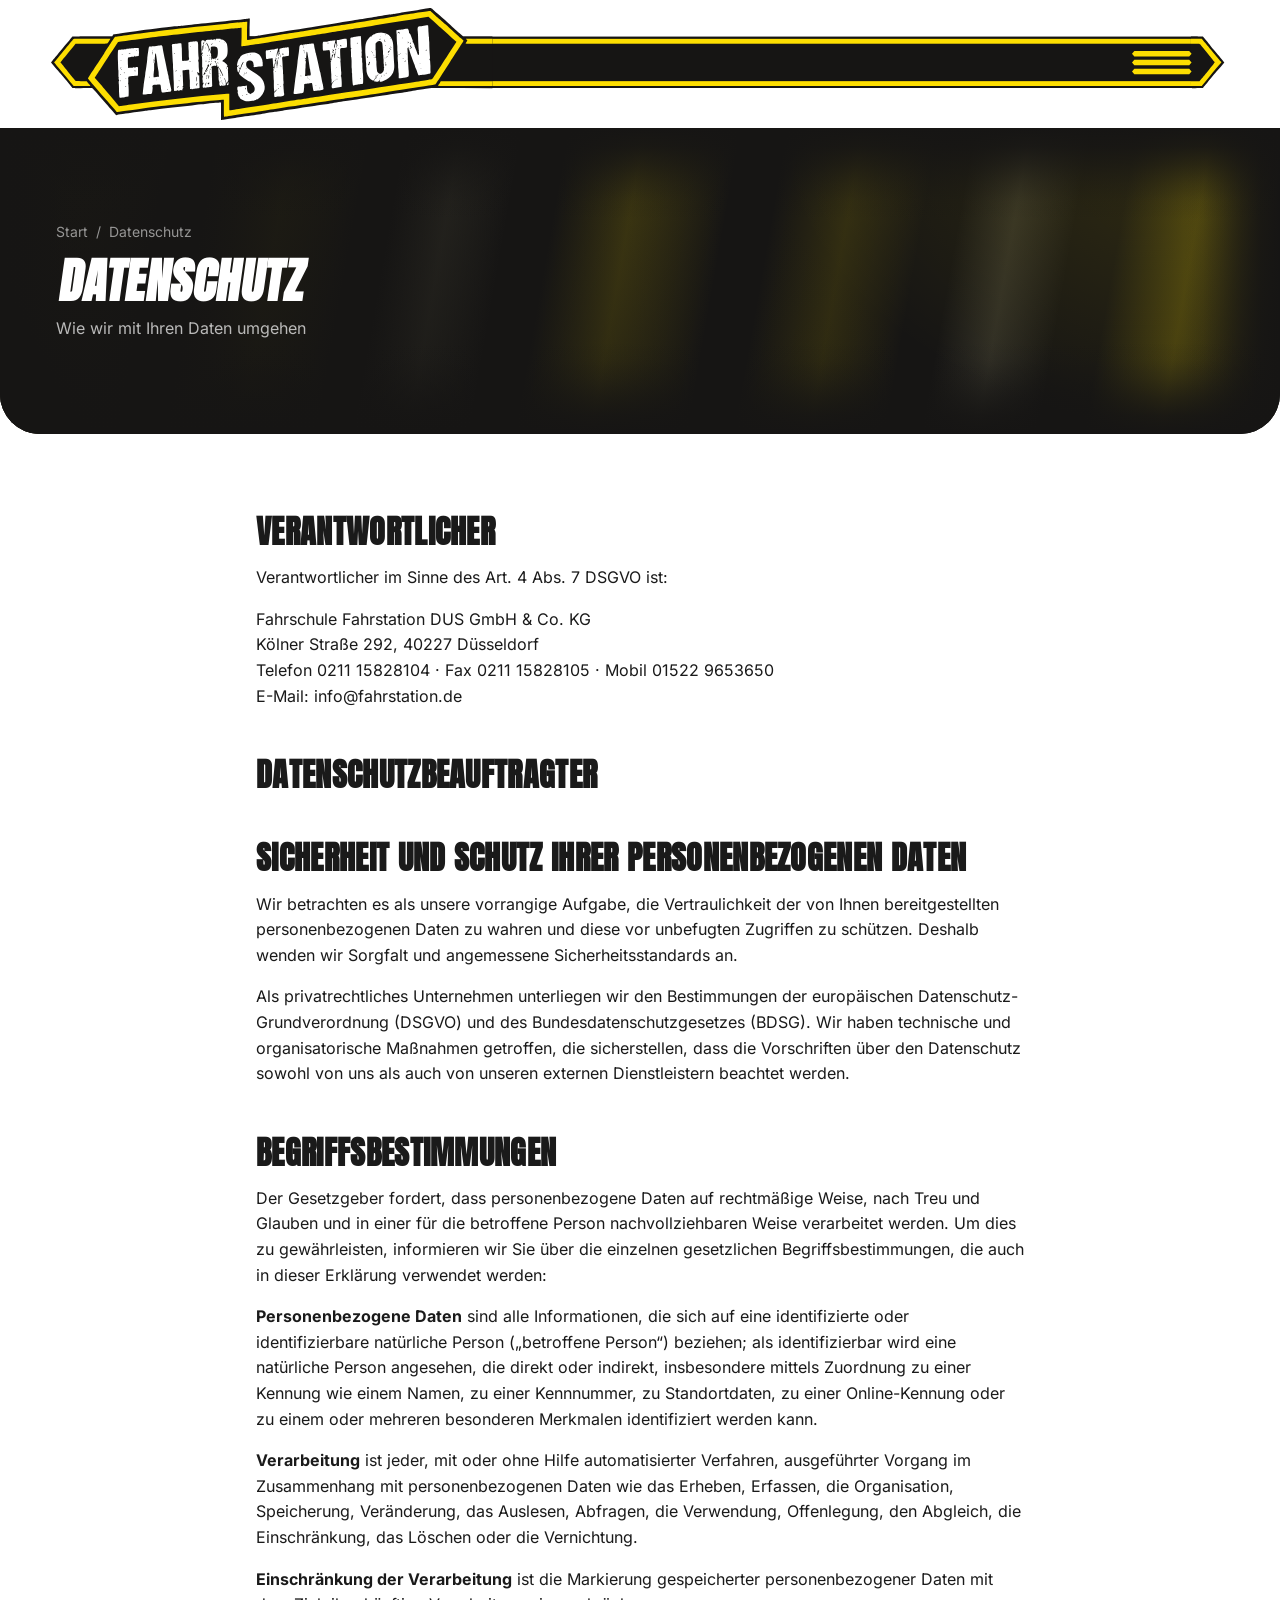
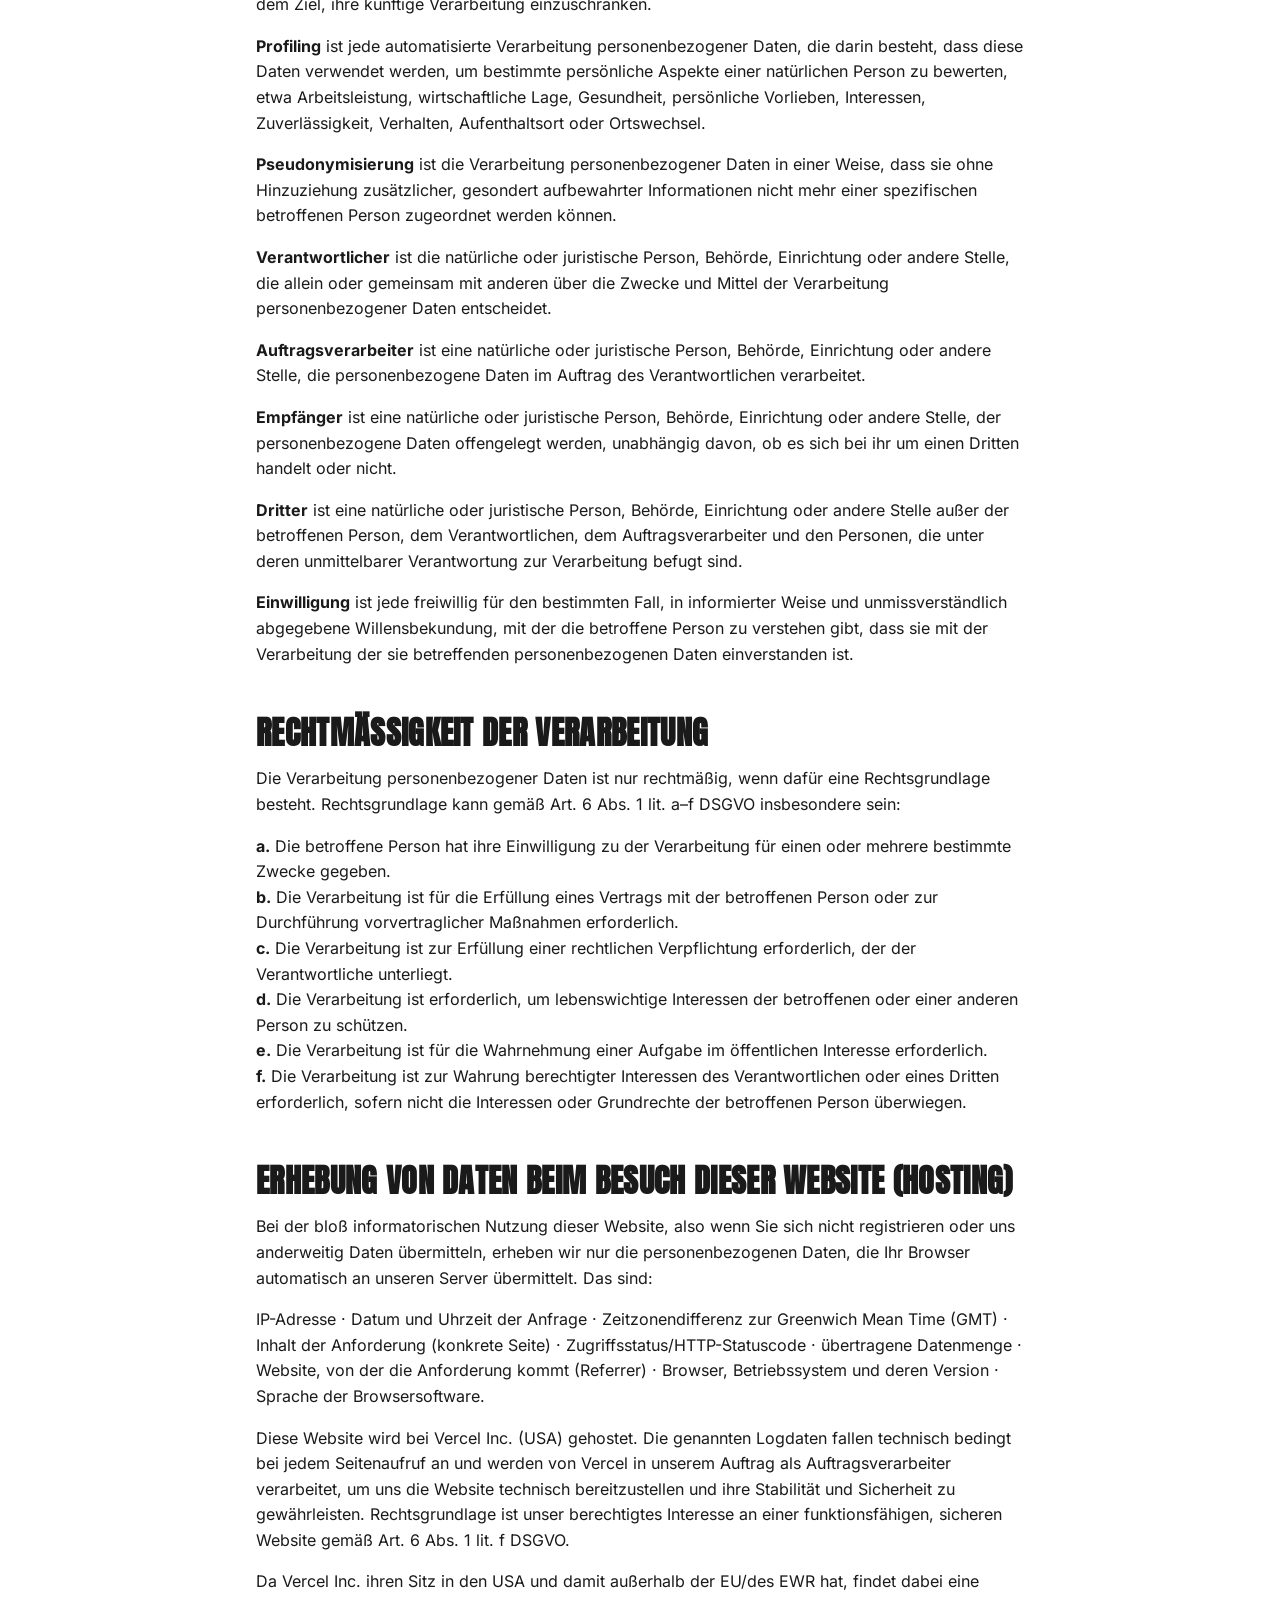
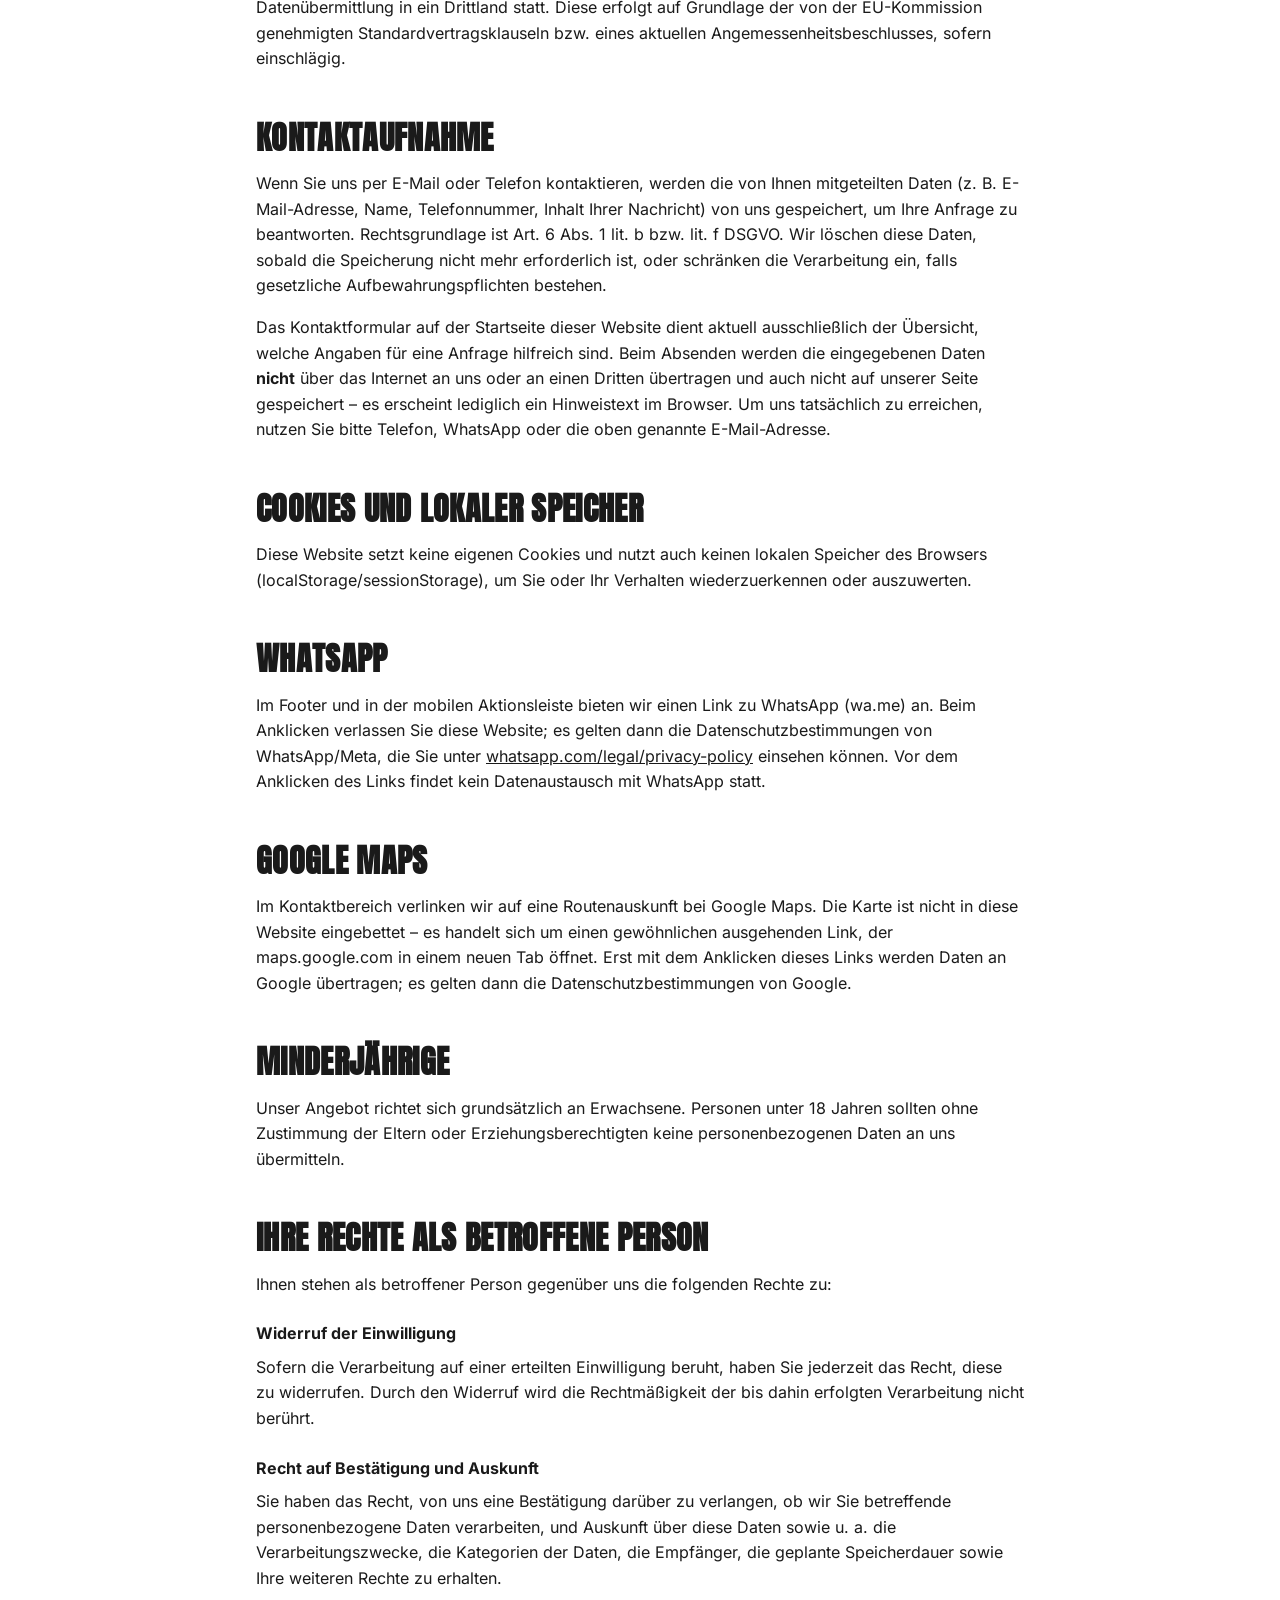
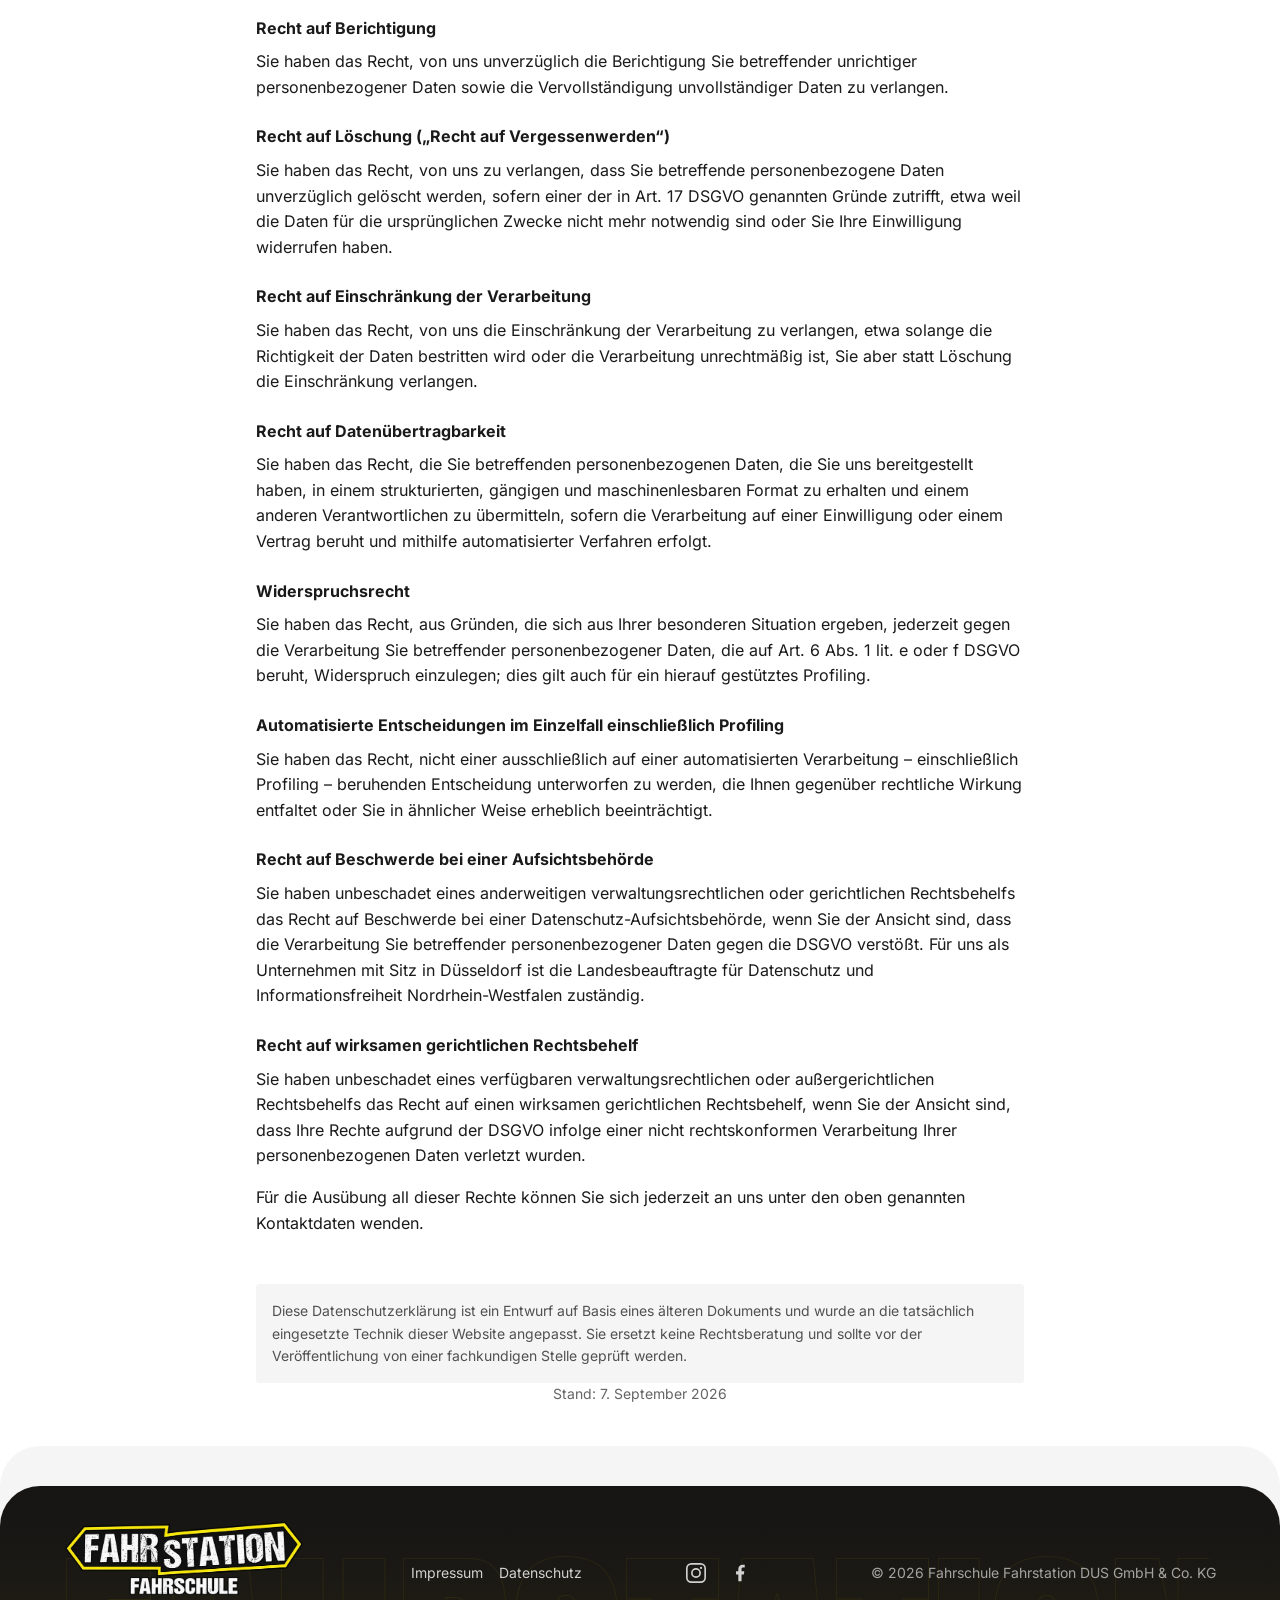
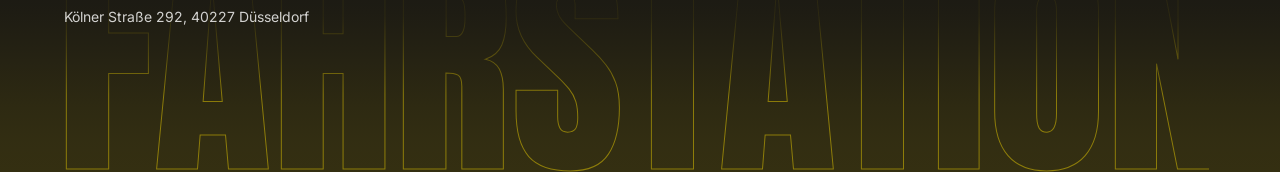
==== datenschutz/index.html @ 168fc4ba "FAQ: Label entfernt, Abstand oben verkürzt Co-Authored-By: Claude Sonnet 5.5 <noreply@anthropic.com>" ====
<!DOCTYPE html>
<html lang="de">
<head>
  <meta charset="UTF-8">
  <meta name="viewport" content="width=device-width, initial-scale=1">

  <title>Datenschutz | Fahrstation Düsseldorf</title>
  <meta name="description" content="Datenschutzerklärung der Fahrschule Fahrstation Düsseldorf: Informationen zur Verarbeitung personenbezogener Daten beim Besuch dieser Website.">
  <meta name="robots" content="noindex, follow">
  <link rel="canonical" href="https://ayman-one.vercel.app/datenschutz">

  <meta property="og:type" content="website">
  <meta property="og:locale" content="de_DE">

  <link rel="icon" href="../assets/icons/favicon.ico">
  <link rel="apple-touch-icon" href="../assets/icons/apple-touch-icon.png">
  <link rel="manifest" href="../manifest.json">

  <link rel="stylesheet" href="../design-tokens.css?v=1425defe">
  <link rel="stylesheet" href="../styles.css?v=71ea2fb0">

  <script type="application/ld+json">
  {
    "@context": "https://schema.org",
    "@type": "BreadcrumbList",
    "itemListElement": [
      { "@type": "ListItem", "position": 1, "name": "Start", "item": "https://ayman-one.vercel.app/" },
      { "@type": "ListItem", "position": 2, "name": "Datenschutz", "item": "https://ayman-one.vercel.app/datenschutz" }
    ]
  }
  </script>

  <!-- Seiten-eigene Komponenten für datenschutz.html: bewusst NICHT in
       styles.css, wie bei den übrigen Unterseiten. Kein CTA-Button und
       keine .page-cta-/.mobile-cta-bar-Sektion auf dieser Seite (Rechts-
       seite, kein Verkaufsabschluss) — deshalb auch keine
       body-Klasse "has-mobile-cta-bar". Diese Erklärung ist ein Entwurf
       auf Basis eines alten Dokuments und beschreibt ausschließlich
       Technik, die im Code nachgewiesen wurde (siehe WARTUNG.md für die
       vollständige Prüfung) — keine Rechtsberatung, siehe Hinweis am
       Seitenende. -->
  <style>

    .datenschutz-section {
      margin: 0 0 var(--space-12);
    }

    .datenschutz-section:last-of-type {
      margin-bottom: var(--space-8);
    }

    .datenschutz-heading {
      margin: 0 0 var(--space-4);
      font-family: var(--font-display);
      font-size: var(--font-size-h2);
      line-height: var(--line-height-tight);
      letter-spacing: var(--letter-spacing-display);
      text-transform: uppercase;
      color: var(--text-dark);
    }

    .datenschutz-subheading {
      margin: var(--space-6) 0 var(--space-2);
      font-family: var(--font-body);
      font-weight: 700;
      font-size: var(--font-size-body);
      color: var(--text-dark);
    }

    .datenschutz-section p {
      margin: 0 0 var(--space-4);
      font-family: var(--font-body);
      font-size: var(--font-size-body);
      line-height: var(--line-height-base);
    }

    .datenschutz-section p:last-child {
      margin-bottom: 0;
    }

    .datenschutz-note {
      margin: var(--space-6) 0 0;
      padding: var(--space-4);
      background-color: var(--background-light);
      border-radius: var(--radius-sm);
      font-family: var(--font-body);
      font-size: var(--font-size-small);
      line-height: var(--line-height-base);
      color: color-mix(in srgb, var(--text-dark) 75%, transparent);
    }

    .datenschutz-stand {
      margin: 0;
      font-family: var(--font-body);
      font-size: var(--font-size-small);
      color: color-mix(in srgb, var(--text-dark) 68%, transparent);
      text-align: center;
    }
  </style>
</head>
<body>

<header class="site-header" id="site-header">
    <div class="site-header__inner">
      <a class="site-header__banner" href="../" aria-label="Fahrstation Düsseldorf – Startseite">
        <svg class="banner" aria-hidden="true"><rect class="banner__bar banner__bar--body"/><rect class="banner__bar banner__bar--edge-top"/><rect class="banner__bar banner__bar--edge-bottom"/><svg class="banner__cap" x="0" y="0" width="100%" height="100%" viewBox="0 0 1545 392" preserveAspectRatio="xMinYMid meet"><path fill="#161514" d="M595,361L595,331L589,331C586,332 581,332 577,332C566,333 548,335 533,337C525,337 507,339 493,341C450,345 399,351 367,355C350,357 333,359 330,360C326,361 316,362 307,363C291,365 251,371 236,373L228,375L219,365C205,349 197,340 164,302C155,291 146,282 145,281C143,280 136,280 114,280C99,281 84,281 81,280L75,280L54,254C42,240 25,220 16,210L0,191L2,188C3,187 7,181 12,176C16,171 26,159 35,148C44,138 53,126 57,122C61,118 66,111 69,107L75,100L145,100L214,100L216,96C218,93 219,92 221,92C223,91 260,86 297,81C335,76 404,67 432,64C439,64 447,63 448,63C453,62 506,56 610,46C623,44 647,42 662,41C676,39 690,38 692,37L696,37L695,68L695,99L703,99C708,99 717,98 724,97C730,96 747,93 760,91C774,89 794,86 804,84C822,81 855,76 899,69C929,64 990,55 1021,49C1037,47 1056,44 1064,42C1073,41 1088,39 1099,37C1110,35 1134,31 1152,28C1170,25 1190,22 1195,22C1200,21 1217,18 1233,15C1263,11 1303,4 1320,1C1332,-0 1329,-2 1348,16C1356,22 1375,39 1392,54C1408,69 1426,85 1432,90L1443,100L1494,100L1545,100L1545,190L1545,281L1439,280L1332,280L1312,283C1302,285 1278,288 1260,291C1242,294 1216,298 1202,300C1187,302 1164,306 1150,308C1135,310 1111,314 1096,316C1082,318 1058,322 1044,324C1029,326 1002,330 984,333C966,336 942,339 930,341C920,343 897,346 881,348C865,351 839,355 823,357C807,360 788,363 780,364C772,365 757,367 747,369C729,372 712,375 679,379C670,381 648,384 631,387C614,390 599,392 597,392L595,392L595,361Z"/><path fill="#FDDE01" d="M605,351C605,335 605,321 605,321C603,319 452,335 386,343C329,350 320,352 278,358C257,361 237,363 235,364L230,364L223,355C219,350 202,331 186,313C140,260 129,247 129,246C129,246 134,239 139,230C149,216 166,189 186,159C195,145 223,102 224,101C224,100 314,88 372,81C441,73 509,65 607,56C632,53 659,50 667,50C675,49 683,48 684,48L687,48L686,80C686,107 686,112 687,112C689,112 713,108 778,98C802,94 833,89 848,87C873,83 948,71 985,65C1005,62 1074,51 1154,38C1181,34 1207,29 1212,28C1261,20 1327,10 1329,11C1330,12 1341,22 1353,33C1366,44 1379,56 1382,58C1385,61 1397,72 1408,82C1418,91 1431,103 1436,107C1440,111 1444,115 1444,115C1444,116 1438,125 1431,136C1424,147 1408,171 1396,190C1383,210 1367,235 1360,246C1352,257 1346,267 1346,267C1345,268 1323,271 1150,298C1060,312 1037,315 996,321C953,328 880,339 838,345C818,348 783,354 760,357C737,361 692,368 662,372C631,377 606,381 606,381C605,381 605,368 605,351ZM677,350C705,346 746,340 769,336C792,333 826,327 846,324C866,321 884,319 888,318C891,317 917,313 946,309C1290,257 1333,251 1335,248C1337,246 1349,227 1372,191C1389,166 1405,140 1413,128C1416,123 1419,119 1419,118C1419,118 1394,96 1370,74C1367,72 1360,65 1354,60C1349,55 1339,47 1333,41L1321,31L1299,34C1242,44 1200,50 1156,57C1130,62 1092,68 1071,71C1050,74 1029,78 1024,78C1009,81 927,94 908,97C871,103 858,105 808,113C744,123 673,134 670,134L666,134L667,102C667,84 667,69 667,69C666,69 651,71 633,72C614,74 593,77 584,77C544,81 429,94 385,99C343,104 235,119 235,119C233,121 178,206 165,226L153,244L174,268C194,292 238,343 238,344C238,344 257,341 280,338C385,323 497,310 616,300L624,300L624,329C624,353 624,358 625,358C626,358 649,355 677,350ZM76,269C74,266 59,248 42,228C25,208 11,191 11,191C11,190 76,111 78,109C79,108 96,108 144,108L208,108L203,116C198,123 197,124 194,124C192,125 167,125 138,125L86,125L75,139C28,196 33,190 34,192C35,193 47,207 60,224C74,241 86,255 86,255C86,256 95,256 105,256L125,256L131,264C135,268 138,272 138,272C138,273 125,273 109,273L79,273L76,269ZM1354,272C1354,272 1357,268 1360,264L1364,256L1455,256L1545,256L1545,264L1545,273L1449,273C1397,273 1354,273 1354,272ZM1451,124C1451,124 1452,121 1454,119C1458,113 1458,113 1454,110L1452,108L1498,108L1545,108L1545,116L1545,125L1498,125C1472,125 1451,125 1451,124Z"/><path fill="#FFFFFF" d="M683,326C673,324 660,317 660,312C660,312 660,311 659,311C657,311 655,305 655,302C655,300 655,299 654,299C653,298 653,291 654,291C655,291 655,291 654,290C653,289 652,287 652,283C652,276 653,274 658,275C659,275 660,275 661,275C666,273 677,272 678,273C679,274 679,274 680,273C681,271 684,270 685,272C686,272 686,277 686,282C687,294 690,299 695,299C696,299 697,300 698,301C699,302 699,302 699,301C699,300 700,299 701,299C705,299 710,294 712,290C715,282 712,272 704,265C701,261 698,259 698,258C699,257 698,257 698,258C693,259 658,234 658,229C658,228 660,222 662,216C665,210 667,204 668,202C669,200 670,197 671,196C672,194 673,192 674,190L674,188L671,191C670,192 668,196 667,198C666,200 665,204 664,207C662,211 662,211 660,210C656,207 656,209 659,211L661,214L658,221L655,227L654,224C652,219 650,206 652,206C654,206 657,202 656,200C655,199 655,199 653,202L651,204L651,202C651,194 657,176 660,176C661,176 661,175 661,175C661,172 666,167 671,164C682,157 698,154 712,156C721,158 728,161 732,167C736,172 740,181 740,184C739,185 740,186 740,187C741,187 741,190 741,193C741,196 741,199 741,200C742,203 741,204 728,205C710,208 710,208 709,205C709,204 709,202 710,202C711,201 711,201 710,201C709,201 709,200 709,198C709,187 702,182 693,184C686,186 683,190 683,197C683,208 687,211 719,231C739,245 746,255 748,276C749,287 744,299 735,309C730,315 722,320 721,320C720,319 719,320 719,320C718,321 716,322 713,323C711,324 707,325 705,325C699,327 690,327 683,326ZM240,313C239,312 239,305 238,291C238,280 238,267 237,263C237,258 237,255 238,255C239,254 239,253 238,252C237,250 236,245 237,243C238,243 238,242 237,242C236,242 236,239 236,234C236,229 236,223 236,219C235,215 235,198 234,180C234,145 234,146 240,146C242,146 244,146 245,146C245,145 249,145 254,145C258,144 262,144 263,144C264,143 268,143 271,143C275,142 278,142 279,142C280,141 296,140 302,140L307,140L308,154C308,162 307,168 307,168C307,168 306,168 304,168C303,169 301,169 298,169C295,170 294,170 294,168C294,167 294,167 292,169C291,171 290,171 286,171C284,171 282,171 281,171C281,172 279,172 277,172C269,172 269,173 269,186C269,197 270,208 270,209C270,210 271,210 273,210C274,209 279,209 282,209C286,208 290,208 291,207C292,207 293,207 293,209C294,210 294,210 294,209C294,207 303,205 304,207C305,208 305,234 304,236C303,237 301,237 298,237C296,237 293,237 292,237C292,238 288,238 284,238C275,239 270,240 271,242C271,243 271,244 270,245C269,245 269,246 270,246C271,247 271,264 270,264C269,264 269,264 270,265C272,266 273,308 271,310C270,310 264,311 258,312C251,313 245,313 243,314C242,314 241,313 240,313ZM782,311C782,310 781,306 781,303C781,297 781,296 785,293C788,289 793,284 792,284C791,284 789,286 786,289L781,294L781,292C781,290 781,287 781,286C780,284 780,270 780,255C779,240 779,226 778,223C778,221 778,219 779,219C780,219 779,214 778,213C777,211 777,209 778,209C779,209 779,210 779,210C779,211 780,212 780,212C781,212 782,211 782,210C782,205 785,194 787,192C788,191 788,190 787,190C785,190 783,194 782,200C780,208 779,209 778,204C778,202 777,199 777,196C777,190 776,177 775,176C774,175 774,175 773,176C772,176 769,177 766,177C763,177 761,178 760,178C759,179 754,179 753,178C753,177 752,171 752,163C751,150 752,147 755,148C756,149 757,149 757,148C758,147 766,146 776,145C778,145 780,145 781,145C784,144 794,142 795,142C795,143 792,156 791,157C791,158 791,159 790,160C790,162 790,164 790,166C789,169 789,170 790,170C790,170 791,169 791,168C791,167 791,165 792,164C793,162 793,159 794,156C795,153 795,152 796,153C797,155 797,165 796,166C795,166 795,167 796,167C797,169 798,167 798,164C798,162 799,161 800,161C800,161 801,161 801,160C801,159 801,159 800,159C800,159 799,158 799,156C799,154 799,153 799,153C800,153 800,151 799,149C799,146 800,144 800,143C802,141 822,137 824,138C824,139 825,139 825,138C826,137 831,137 832,138C832,139 833,146 833,153C833,169 833,168 826,168C823,168 821,169 820,169C820,170 818,170 817,170C810,170 809,171 809,178C810,183 811,202 812,220C812,225 812,229 812,230C813,230 813,235 813,240C813,245 813,253 814,258C814,265 814,267 813,267C812,267 812,267 813,268C813,269 814,275 814,282C815,289 815,297 816,299C817,307 815,308 799,310C797,310 792,310 790,311C784,312 783,312 782,311ZM671,307C671,306 670,306 669,306C669,306 668,306 668,307C669,308 670,308 670,308C671,308 671,308 671,307ZM687,304C688,303 685,300 684,301C684,302 685,305 686,305C686,305 687,305 687,304ZM321,302C321,301 322,288 324,273C326,258 328,243 329,240C329,237 330,232 330,228C332,218 332,217 336,188C336,187 337,180 337,174C343,133 342,135 346,135C348,135 349,135 350,135C350,133 352,134 352,135C352,136 352,137 353,137C353,138 354,137 353,136C353,135 353,134 355,134C356,134 357,134 358,134C372,132 386,130 387,130C388,131 389,133 390,135C391,143 396,168 400,186C402,197 405,209 405,212C406,216 407,222 408,224C408,226 409,231 410,234C411,237 412,242 412,246C413,249 415,255 415,260C419,277 419,276 421,286C421,291 419,293 415,293C413,293 406,294 400,295C391,296 389,296 388,295C387,294 385,284 384,272C383,267 382,267 373,268C369,269 365,269 365,269C365,268 363,269 361,269C357,270 354,273 355,276C356,277 356,282 355,288C354,300 353,301 347,301C345,301 340,301 336,302C327,303 321,303 321,302ZM849,299C849,298 850,291 851,282C852,274 854,258 855,248C857,236 858,225 859,221C860,215 863,191 863,186C864,181 866,163 867,158C868,154 868,147 869,142C870,131 871,130 877,129C881,129 881,130 882,132C883,134 883,136 883,136C882,136 883,137 883,138C885,142 885,140 883,134C882,128 881,128 888,128C891,127 897,126 902,126C906,125 912,124 914,124L919,124L921,130C921,134 923,141 924,146C925,151 926,157 927,158C927,159 928,163 929,167C931,175 937,201 939,212C940,217 941,222 942,224C943,226 944,232 945,238C947,247 948,254 951,266C952,268 952,271 952,272C953,274 953,277 953,278C955,283 953,286 950,286C948,287 941,288 934,289C923,291 921,291 919,290C918,289 917,281 915,270C914,262 913,261 907,263C904,263 900,264 899,264C897,264 893,265 891,265L886,267L886,277C884,298 885,297 874,298C870,299 865,299 864,300C854,301 849,301 849,299ZM431,290C431,289 430,283 430,277C430,271 430,258 429,250C429,241 428,227 428,220C427,213 427,203 427,198C426,187 425,168 424,150C424,142 424,134 423,132C423,127 424,126 432,126C435,125 439,125 440,125C451,123 456,123 456,124C457,125 457,133 458,143C458,160 459,184 459,185C461,186 479,184 481,183C483,181 484,176 483,174C482,174 482,164 482,152C481,140 481,130 481,130C481,130 481,128 481,125C480,120 481,119 493,118C515,115 514,115 515,129C515,148 516,169 517,174C517,177 517,180 516,181C515,183 515,186 516,187C517,187 517,196 517,206C518,215 518,224 519,225C520,228 518,229 515,226C512,224 510,225 513,229C514,230 514,230 512,231C510,231 510,231 512,232C515,232 516,233 516,235C516,237 516,237 518,236C519,235 519,236 519,242C519,251 520,269 520,275C521,281 520,281 506,282C503,283 498,283 494,284C490,284 487,284 487,283C487,283 487,279 486,275C486,271 486,261 486,254C485,246 485,234 484,228C484,222 484,216 483,216C482,215 466,217 463,218C460,218 460,220 461,228C461,233 462,245 462,256C463,274 463,275 461,275C460,275 459,276 459,276C459,277 460,278 461,277C464,277 464,279 461,282C460,284 459,285 460,286C462,287 459,288 456,288C455,287 453,287 453,288C450,290 443,290 443,288C443,287 443,287 442,288C441,290 440,290 439,290C438,289 437,290 436,290C436,291 432,291 431,290ZM409,286C409,285 408,285 408,285C407,285 406,285 406,286C406,287 407,287 408,287C408,287 409,287 409,286ZM681,281C681,279 679,278 679,280C679,283 680,286 681,285C682,284 682,282 681,281ZM798,282C799,280 797,280 796,281C795,282 795,283 796,283C796,283 797,283 798,282ZM941,280C941,279 941,279 940,279C939,279 939,279 939,280C939,281 939,281 940,281C941,281 941,281 941,280ZM983,279C981,276 983,265 985,263C988,260 993,253 993,253C992,253 990,255 987,258L982,264L982,258C982,256 982,252 982,250C981,249 981,241 981,232C980,216 979,196 979,191C978,189 979,188 980,188C981,188 981,187 980,186C979,185 978,183 978,182L978,180L980,182C982,184 982,184 982,182C982,179 985,169 987,166C988,162 988,161 985,164C983,165 982,166 983,166C983,167 984,168 983,169C983,170 982,172 982,175C981,177 981,179 980,179C979,179 977,171 977,166C978,155 975,145 973,147C972,147 969,148 965,148C962,149 958,149 957,149C952,151 951,149 951,134C951,119 951,118 957,118C958,118 964,118 969,117C974,116 979,115 980,115C980,116 981,115 982,115C983,114 988,113 990,114C990,115 991,115 991,114C993,112 996,113 996,115C995,115 995,118 994,120C994,123 993,125 993,126C992,128 991,131 991,138C990,143 993,140 994,134C994,130 995,126 996,124L997,122L998,126C998,128 999,130 999,130C1000,130 1001,123 1000,116C1000,112 1000,112 1003,112C1007,111 1015,110 1018,109C1020,109 1023,109 1027,108C1031,107 1034,107 1034,108C1035,109 1036,115 1036,123C1036,137 1036,137 1034,138C1031,139 1019,140 1017,140C1014,140 1012,143 1012,146C1012,156 1013,181 1014,182C1014,183 1014,184 1013,184C1012,185 1012,186 1013,186C1013,187 1014,193 1014,201C1015,209 1015,220 1016,225C1016,232 1016,236 1015,236C1014,238 1014,238 1015,239C1017,240 1019,274 1017,276C1016,277 991,281 986,281C985,281 984,280 983,279ZM444,277C444,277 445,276 446,275C447,275 448,273 446,273C445,273 442,276 442,278C442,278 442,279 443,279C444,279 444,278 444,277ZM532,278C530,277 531,268 533,265C535,262 535,260 533,262C531,263 531,263 531,258C531,256 531,251 530,249C530,246 531,243 531,242C532,240 532,240 531,239C529,238 529,211 531,210C531,209 532,208 531,208C531,207 530,208 529,209C528,210 528,210 529,208C529,207 529,204 529,202C529,201 529,193 529,184C529,176 528,169 528,169C526,169 527,165 529,162C532,157 532,153 529,157L527,159L527,154C527,151 527,147 527,144C526,142 526,135 526,128C526,116 526,116 528,114C531,113 534,113 535,114C535,115 536,116 536,116C537,116 537,115 537,115C536,114 537,113 537,113C538,113 538,114 538,115C537,117 538,118 540,117C541,116 542,115 542,114C541,112 546,111 552,111C555,111 557,111 558,111C559,110 565,110 565,111C565,112 566,112 567,111C568,110 570,109 572,109C575,109 575,109 574,111C573,112 573,113 574,113C575,113 576,112 576,110C577,108 578,108 585,108C591,108 593,108 594,109C594,110 595,111 596,110C602,109 611,116 615,124C619,135 620,160 615,169C613,173 607,180 603,182C599,185 599,187 604,188C608,190 612,193 616,199L618,203L616,205C613,208 613,210 616,207C618,206 618,206 619,207C620,209 620,215 619,215C618,215 618,215 619,216C619,217 620,225 620,236C621,254 621,254 618,258C617,260 616,262 616,262C616,265 614,262 612,256C609,248 607,244 606,244C606,244 607,248 609,253C613,263 614,267 612,267C611,267 611,268 611,269C612,271 609,272 602,272C598,272 598,272 599,270C600,269 600,269 599,269C598,269 597,270 597,271C596,272 595,273 594,273C590,273 589,270 589,262C589,258 588,255 588,255C587,254 586,241 587,240C588,240 588,239 587,239C587,238 586,231 586,223L585,209L587,211C590,214 592,217 592,220C592,220 593,223 594,224C597,228 600,234 600,236C600,236 601,237 602,237C603,237 604,238 597,224C594,217 591,212 590,212C588,212 586,208 587,206C588,205 588,205 587,205C586,205 585,205 585,206C585,208 584,207 582,204C580,202 580,202 581,200C582,199 579,192 577,193C577,194 578,195 579,196C580,198 580,198 579,199C578,200 578,201 578,202C578,203 577,203 575,202C570,202 562,204 562,206C562,207 561,208 561,209C560,210 560,210 561,209C563,209 563,210 563,223C563,237 564,257 564,268C565,276 564,277 552,277C546,277 542,278 542,278C542,280 537,279 537,278C536,277 536,277 536,278C536,279 533,279 532,278ZM263,274C263,274 262,273 261,273C259,273 259,273 260,274C261,275 262,276 262,276C263,276 263,275 263,274ZM805,274C805,273 805,273 804,273C803,273 803,273 803,274C803,275 803,275 804,275C805,275 805,275 805,274ZM544,262L544,260L542,263C540,265 539,267 540,267C541,268 541,270 541,271C541,274 541,274 542,270C542,268 543,264 544,262ZM511,269C511,268 512,266 512,265C513,264 513,264 512,263C511,262 510,263 510,265C509,267 508,269 508,270C507,270 507,271 508,271C509,273 510,271 511,269ZM928,271C928,270 927,270 927,270C926,270 926,270 926,271C927,272 928,272 928,272C929,272 929,272 928,271ZM1057,270C1056,268 1055,259 1054,240C1054,233 1054,227 1053,227C1053,226 1053,223 1053,220C1053,216 1053,211 1052,207C1052,203 1052,194 1052,186C1052,178 1051,172 1051,172C1050,172 1050,170 1050,168C1050,165 1050,159 1050,154C1049,145 1049,144 1051,142C1052,140 1052,140 1051,140C1049,141 1049,142 1048,124C1048,121 1048,115 1048,112C1047,105 1048,103 1054,103C1057,102 1062,102 1065,101C1068,100 1072,100 1074,99C1076,99 1079,99 1080,99C1085,97 1085,96 1086,130C1087,140 1087,149 1088,150C1088,151 1088,153 1087,153C1086,154 1086,155 1087,155C1088,156 1088,171 1087,171C1086,171 1086,171 1086,172C1086,173 1087,173 1088,173C1089,173 1089,175 1089,181C1089,185 1089,191 1090,193C1090,195 1090,203 1090,210C1091,218 1091,226 1092,230C1093,246 1093,263 1092,264C1091,266 1088,266 1084,266C1080,267 1077,267 1076,267C1075,268 1072,268 1068,269C1065,270 1062,270 1060,271C1059,271 1058,270 1057,270ZM615,269C615,268 616,266 618,263L621,258L621,262C622,268 621,270 618,270C617,270 616,270 615,269ZM601,264C599,261 597,260 597,260C597,261 604,269 605,268C605,268 604,266 601,264ZM796,268C796,267 795,266 794,266C794,266 793,267 793,268C793,268 794,269 794,269C795,269 796,268 796,268ZM553,265C556,262 555,261 552,262C549,262 548,263 549,266C550,268 552,267 553,265ZM611,263C611,262 610,261 609,262C608,262 609,264 610,264C611,264 611,264 611,263ZM591,259C590,258 590,258 590,259C590,260 591,261 592,260C592,260 592,259 591,259ZM596,257C596,256 596,256 595,256C594,256 594,256 594,257C594,258 594,258 595,258C596,258 596,258 596,257ZM1136,257C1134,257 1132,256 1131,256C1130,255 1135,246 1137,246C1139,246 1139,245 1139,244C1138,243 1139,241 1142,238C1144,235 1146,233 1146,232C1145,232 1139,239 1134,247L1128,255L1123,252C1112,245 1104,230 1104,216C1104,213 1104,210 1104,209C1103,208 1103,202 1103,195C1102,188 1102,176 1101,168C1098,130 1101,118 1113,105C1118,99 1119,99 1121,100C1122,101 1122,101 1122,99C1121,98 1128,92 1131,92C1132,92 1133,91 1134,91C1136,89 1140,88 1148,87C1150,87 1153,87 1154,86C1159,86 1171,89 1178,92C1190,99 1198,115 1198,134C1198,142 1200,178 1201,194C1203,215 1199,228 1187,241C1179,249 1170,254 1159,257C1150,259 1150,259 1151,254L1151,250L1149,254C1147,258 1145,259 1136,257ZM244,255C244,254 243,254 242,254C241,254 241,255 242,256C242,257 244,256 244,255ZM511,250C511,246 511,243 511,243C510,243 510,242 510,241C509,240 509,242 509,247C509,255 510,258 511,257C511,256 511,253 511,250ZM449,254C449,254 448,253 447,253C446,253 446,253 447,254C448,255 449,256 449,256C450,256 450,255 449,254ZM597,252C596,251 595,253 596,254C596,255 596,255 597,254C597,253 597,253 597,252ZM370,252C370,251 369,250 369,250C368,250 368,251 369,252C369,252 370,253 370,253C371,253 371,252 370,252ZM998,252C998,251 998,251 997,251C996,251 996,251 996,252C996,253 996,253 997,253C998,253 998,253 998,252ZM905,250C904,249 904,249 904,250C904,251 905,252 906,251C906,251 906,250 905,250ZM1002,249C1002,248 1002,248 1001,248C1000,248 1000,248 1000,249C1000,250 1000,250 1001,250C1002,250 1002,250 1002,249ZM263,247C263,246 263,246 262,246C261,246 261,246 261,247C261,248 261,248 262,248C263,248 263,248 263,247ZM546,245C546,244 546,243 545,243C544,243 543,246 544,247C544,249 546,247 546,245ZM900,246C899,245 899,245 899,246C899,247 900,248 901,247C901,247 901,246 900,246ZM1084,247C1084,246 1084,246 1083,246C1082,246 1082,246 1082,247C1082,248 1082,248 1083,248C1084,248 1084,248 1084,247ZM553,244C554,238 554,235 553,235C552,235 551,236 551,242C550,248 551,249 553,244ZM1152,246C1153,245 1153,244 1152,244C1152,244 1151,245 1151,246C1150,246 1150,247 1150,247C1151,247 1151,246 1152,246ZM595,244C595,244 595,243 594,243C593,243 592,245 593,245C594,246 595,246 595,244ZM1217,245C1217,244 1217,243 1217,242C1217,242 1217,236 1217,229C1216,222 1216,213 1215,209C1215,205 1215,194 1214,186C1213,174 1213,169 1214,168C1215,167 1215,167 1214,167C1213,167 1213,165 1213,162C1213,160 1213,153 1212,148C1212,144 1212,137 1212,134C1210,112 1210,102 1210,93C1209,87 1209,82 1209,81C1207,80 1210,77 1212,77C1213,78 1215,77 1216,77C1216,76 1220,76 1224,76C1228,75 1231,75 1232,75C1234,73 1248,72 1249,73C1251,75 1254,84 1253,86C1253,86 1253,87 1254,88C1255,88 1257,90 1258,93C1259,95 1261,101 1263,106C1267,116 1267,118 1266,118C1265,117 1265,117 1265,118C1265,118 1266,119 1267,120C1269,121 1273,132 1273,134C1272,134 1272,135 1273,135C1273,136 1276,142 1279,150C1284,165 1284,166 1287,164C1288,163 1288,161 1288,156C1287,152 1287,150 1288,150C1289,150 1289,150 1288,149C1287,148 1286,135 1285,114C1285,97 1284,82 1283,76C1283,67 1285,64 1290,64C1295,64 1297,63 1305,62C1318,60 1319,60 1320,61C1320,62 1321,70 1321,81C1322,91 1322,100 1323,102C1323,103 1323,111 1324,120C1324,141 1325,153 1326,167C1327,177 1326,179 1325,180C1324,182 1324,182 1325,182C1327,182 1327,183 1328,202C1328,207 1328,214 1328,218C1329,229 1329,230 1319,231C1316,232 1307,233 1300,234C1290,236 1287,236 1286,235C1285,233 1280,221 1280,219C1280,218 1280,217 1279,217C1279,216 1278,214 1277,212C1276,210 1274,205 1273,200C1271,195 1269,190 1268,188C1267,185 1264,176 1260,166C1257,156 1254,148 1254,147C1254,146 1254,145 1253,145C1251,145 1251,141 1253,139C1254,138 1254,138 1252,138C1247,139 1247,140 1248,149C1249,169 1249,178 1249,179C1248,179 1248,180 1249,180C1249,180 1250,186 1250,194C1251,201 1251,213 1252,220C1253,240 1253,242 1245,242C1242,243 1240,243 1239,243C1238,244 1236,244 1234,244C1231,245 1227,245 1224,246C1219,246 1218,246 1217,245ZM346,242C346,241 346,241 345,241C344,241 344,241 344,242C344,243 344,243 345,243C346,243 346,243 346,242ZM899,242C899,241 899,240 898,240C898,240 898,241 898,242C898,242 898,243 899,243C900,243 900,242 899,242ZM373,241L378,241L377,234C377,227 377,226 376,220C375,215 374,208 373,203C373,201 372,193 371,186C370,179 369,169 368,166C368,161 367,159 366,159C366,159 365,159 365,160C365,160 364,165 364,170C363,176 363,183 363,186C363,189 363,192 362,192C362,192 361,195 361,199C361,202 361,209 361,214C360,219 360,227 359,232L359,242L363,242C366,242 370,242 373,241ZM547,238C547,235 547,233 546,234C545,235 544,241 545,241C545,241 546,240 547,238ZM1002,239C1002,238 1002,238 1001,238C1000,238 1000,238 1000,239C1000,240 1000,240 1001,240C1002,240 1002,240 1002,239ZM1138,238C1140,235 1139,235 1136,238C1135,239 1134,240 1135,240C1135,240 1137,239 1138,238ZM1158,237C1158,236 1157,236 1157,237C1156,237 1156,238 1156,239C1157,240 1158,240 1158,239C1159,239 1159,238 1158,237ZM455,238C455,238 455,237 454,236C453,236 453,237 453,237C453,238 453,239 454,239C455,239 455,239 455,238ZM876,238C876,237 875,236 874,237C873,237 874,239 875,239C876,239 876,239 876,238ZM997,237C997,236 997,236 996,236C995,236 995,237 995,238C995,238 995,239 996,238C997,238 997,237 997,237ZM900,236C905,236 909,235 909,235C909,235 909,232 909,228C907,217 907,217 907,215C906,214 905,207 904,200C904,197 899,166 897,156C897,151 894,152 894,158C894,161 894,166 893,171L893,178L891,176C890,175 889,174 888,174C888,175 891,180 892,180C893,180 893,181 893,182C893,183 892,183 890,182C890,181 889,181 889,182C888,182 889,184 890,184C892,186 892,186 892,192C891,196 891,203 891,208C890,213 890,222 890,228C889,235 889,238 890,238C891,238 895,237 900,236ZM540,230C541,226 541,226 539,227C538,227 538,227 538,226C539,226 539,225 538,225C537,224 537,225 536,227C536,229 535,230 535,231C534,231 534,232 534,234C534,236 534,236 536,234C537,233 539,231 540,230ZM594,235C594,234 594,234 593,234C592,234 592,234 592,235C592,236 592,236 593,236C594,236 594,236 594,235ZM677,233C676,233 674,234 674,235C674,236 675,236 676,235C676,234 677,234 677,233ZM1167,235C1168,234 1166,233 1165,234C1164,234 1165,236 1166,236C1166,236 1167,236 1167,235ZM244,232C244,232 243,231 243,231C241,232 241,234 242,234C243,234 244,233 244,232ZM557,228C556,227 556,224 556,221C557,218 557,217 556,219C554,224 556,233 558,231C558,230 558,229 557,228ZM589,228C589,227 589,227 588,228C587,228 587,229 587,229C587,230 587,230 588,230C589,229 589,228 589,228ZM684,228C685,228 685,227 685,226C684,226 681,227 681,229C681,230 682,230 684,228ZM1156,229C1162,226 1167,217 1165,213C1165,212 1165,210 1166,209C1167,208 1167,208 1166,208C1165,208 1165,206 1165,203C1165,201 1165,198 1165,197C1164,196 1164,189 1164,181C1163,173 1163,166 1163,165C1162,164 1162,158 1162,151C1160,126 1160,124 1158,121C1154,114 1146,114 1140,120L1136,124L1136,133C1136,138 1136,142 1136,143C1135,144 1135,145 1136,145C1137,146 1138,172 1136,172C1136,172 1135,172 1135,173C1135,174 1136,174 1136,174C1138,174 1138,175 1138,178C1138,181 1138,184 1139,186C1139,187 1139,193 1139,199C1141,222 1141,223 1145,227C1148,230 1151,231 1156,229ZM1174,228C1174,226 1172,227 1172,229C1171,230 1171,230 1172,230C1173,230 1174,229 1174,228ZM678,228C678,227 678,227 677,227C676,227 676,227 676,228C676,229 676,229 677,229C678,229 678,229 678,228ZM258,227C258,226 257,226 256,226C256,226 255,226 255,227C255,228 256,228 256,228C257,228 258,228 258,227ZM544,222C542,219 543,217 546,219C547,220 547,220 548,218C548,217 548,216 547,216C545,216 546,214 548,212C549,211 550,209 549,209C549,208 550,206 552,205C554,203 554,202 553,201C553,200 552,199 552,198C552,196 551,196 549,199C548,201 547,202 548,203C549,203 548,206 545,210C544,212 543,214 543,214C543,215 542,216 541,218C539,220 539,220 540,222C543,225 546,225 544,222ZM787,223C787,222 787,222 786,222C785,222 785,222 785,223C785,224 785,224 786,224C787,224 787,224 787,223ZM440,218C440,216 439,217 437,219C435,222 436,224 438,221C439,220 440,218 440,218ZM295,221C296,221 295,219 294,218C293,217 293,217 293,219C293,222 294,223 295,221ZM495,220C495,219 495,219 494,220C493,220 493,221 493,221C493,222 493,222 494,222C495,221 495,220 495,220ZM248,216C248,215 247,215 246,215C246,215 245,215 245,216C245,217 246,217 246,217C247,217 248,217 248,216ZM558,214C558,214 558,213 557,213C556,213 556,214 556,214C556,215 556,216 557,216C558,216 558,215 558,214ZM615,212C615,212 615,211 614,210C613,210 613,211 613,211C613,212 613,213 614,213C615,213 615,213 615,212ZM684,210C684,210 684,209 683,210C682,210 682,211 682,212C682,212 682,213 683,212C684,212 684,211 684,210ZM1296,210C1296,209 1294,210 1294,212C1294,213 1294,213 1295,212C1296,211 1297,210 1296,210ZM245,210C247,207 245,206 244,209C243,210 242,211 242,211C242,213 244,212 245,210ZM999,209C999,208 999,208 998,208C997,209 997,210 997,210C997,211 997,211 998,210C999,210 999,209 999,209ZM792,207C792,206 792,206 791,206C790,206 790,206 790,207C790,208 790,208 791,208C792,208 792,208 792,207ZM805,203C802,200 799,199 801,201C801,202 807,206 808,206C808,206 807,205 805,203ZM792,202C794,191 795,180 795,180C794,180 794,182 793,184C792,189 791,194 791,192C791,191 791,190 790,190C789,190 789,191 790,194C790,196 790,199 790,201C790,206 792,206 792,202ZM584,202C584,201 583,201 583,202C582,202 581,203 582,203C582,204 584,203 584,202ZM1173,197C1171,195 1170,196 1171,200C1171,203 1171,203 1173,201C1174,199 1174,199 1173,197ZM560,198C559,197 560,196 560,195C561,194 562,193 562,193C562,191 558,195 557,198C557,199 557,200 557,200C559,201 560,200 560,198ZM1114,197C1114,197 1115,195 1115,193C1117,190 1117,189 1116,188C1115,187 1112,191 1112,194C1112,195 1112,196 1111,196C1110,196 1110,198 1111,200C1113,201 1115,199 1114,197ZM586,192C586,191 584,192 584,194C584,195 584,195 585,194C586,193 587,192 586,192ZM1171,192C1171,191 1171,190 1170,190C1169,191 1169,192 1169,193C1169,193 1169,194 1170,194C1171,194 1171,193 1171,192ZM1293,194C1293,193 1291,192 1291,193C1290,194 1291,194 1291,194C1292,194 1293,194 1293,194ZM576,187C573,185 572,185 574,189C575,192 575,192 577,190C578,189 578,189 576,187ZM360,189C360,187 358,186 358,188C358,189 360,191 361,191C361,190 361,190 360,189ZM555,187C555,186 555,186 554,186C553,185 551,188 552,190C552,191 552,191 554,189C554,188 555,187 555,187ZM583,190C583,189 583,189 582,189C581,189 581,189 581,190C581,191 581,191 582,191C583,191 583,191 583,190ZM1244,183C1244,182 1242,183 1240,185C1239,187 1237,189 1237,189C1237,190 1239,189 1240,187C1242,185 1244,183 1244,183ZM488,187C487,186 486,186 485,186C484,187 486,189 488,189C489,189 489,189 488,187ZM563,186C563,186 562,185 562,185C561,185 560,186 560,187C560,188 562,188 563,186ZM789,187C789,187 788,186 788,185C787,184 787,183 788,180C790,177 790,175 788,176C787,177 786,178 786,179C786,181 785,182 784,182C783,182 783,184 785,186C786,188 789,189 789,187ZM544,186C544,185 543,185 542,185C542,185 541,185 541,186C541,187 542,187 542,187C543,187 544,187 544,186ZM361,183C360,180 358,179 358,181C358,182 361,186 362,186C362,185 362,184 361,183ZM246,184C246,183 246,183 245,183C244,183 244,183 244,184C244,185 244,185 245,185C246,185 246,185 246,184ZM556,178C556,177 556,177 555,178C554,178 554,179 554,180C554,182 554,182 555,180C555,179 556,178 556,178ZM565,177C566,177 567,178 568,178C570,180 571,180 571,178C571,178 572,177 573,177C581,177 584,169 584,154C584,138 581,135 568,135C564,135 561,136 560,136C559,137 559,149 560,151C561,151 561,152 560,152C559,152 552,138 552,135C552,133 546,123 544,122C543,122 543,122 544,124C545,125 546,127 546,128C546,129 547,131 548,132C552,139 554,146 551,151C550,152 550,153 551,153C551,153 552,152 553,150L554,146L557,151C560,156 561,158 559,156C558,155 557,155 557,156C556,157 556,157 557,157C559,157 562,164 560,165C559,166 559,166 560,166C561,167 561,170 561,174C561,181 562,184 563,180C563,179 564,177 565,177ZM583,181C584,180 584,179 583,178C583,177 582,177 582,178C582,178 582,180 581,180C581,182 582,183 583,181ZM575,180C576,179 576,178 575,178C575,178 574,179 574,180C573,180 573,181 574,181C574,181 575,180 575,180ZM588,179C588,178 586,177 586,178C585,179 586,179 586,179C587,179 588,179 588,179ZM796,177C796,176 796,174 797,173C797,171 797,171 796,172C794,175 793,178 795,178C796,178 796,177 796,177ZM1234,177C1234,176 1233,176 1232,176C1232,176 1231,176 1231,177C1231,178 1232,178 1232,178C1233,178 1234,178 1234,177ZM786,175C786,174 785,174 784,174C783,174 783,175 784,176C784,177 786,176 786,175ZM994,168C994,166 995,161 995,158C997,149 996,148 994,157C993,162 992,163 991,161C991,160 990,159 990,159C989,159 990,163 991,164C991,164 992,165 992,166C992,167 992,170 992,172C992,179 994,175 994,168ZM1011,176C1011,175 1004,171 1002,171C1000,171 1002,173 1007,175C1011,177 1011,177 1011,176ZM1170,175C1170,174 1170,174 1169,174C1168,174 1168,174 1168,175C1168,176 1168,176 1169,176C1170,176 1170,176 1170,175ZM557,172C555,172 555,173 556,174C556,175 556,175 557,174C558,173 558,172 557,172ZM1109,173C1109,172 1109,171 1108,170C1107,168 1105,170 1106,173C1107,175 1109,175 1109,173ZM1132,174C1132,173 1132,173 1131,173C1130,173 1130,173 1130,174C1130,175 1130,175 1131,175C1132,175 1132,175 1132,174ZM1177,171C1178,170 1179,168 1178,168C1178,168 1174,171 1174,172C1174,174 1176,173 1177,171ZM805,170C805,170 805,169 804,169C803,169 803,170 803,170C803,171 803,172 804,172C805,172 805,171 805,170ZM530,165C530,163 528,165 529,167C529,168 529,168 530,167C531,166 531,165 530,165ZM549,166C549,166 548,165 548,165C547,165 546,166 546,167C546,168 548,168 549,166ZM556,164C555,163 555,164 555,166C555,167 555,168 556,167C556,167 556,165 556,164ZM1131,165C1131,164 1130,164 1129,164C1129,165 1129,166 1130,166C1132,167 1133,166 1131,165ZM687,165C688,165 688,164 687,164C686,163 686,164 686,164C686,166 687,166 687,165ZM804,165C804,164 804,164 803,164C802,164 802,164 802,165C802,166 802,166 803,166C804,166 804,166 804,165ZM250,163C250,162 249,162 248,162C247,162 247,162 248,163C249,165 251,165 250,163ZM1219,162C1218,160 1217,161 1217,164C1218,165 1218,165 1219,164C1220,163 1220,163 1219,162ZM700,163C700,162 700,162 699,162C698,162 698,162 698,163C698,164 698,164 699,164C700,164 700,164 700,163ZM814,162C814,160 811,158 810,160C809,161 809,161 810,163C812,164 814,164 814,162ZM357,158C357,155 356,153 355,153C354,153 354,155 355,156C356,156 356,158 356,160C356,161 356,163 357,163C357,163 357,161 357,158ZM1182,162C1182,161 1182,161 1181,161C1181,161 1180,161 1180,162C1179,163 1180,163 1180,163C1181,163 1182,163 1182,162ZM1244,161C1244,161 1244,160 1243,160C1242,159 1242,160 1242,160C1242,161 1242,162 1243,162C1244,162 1244,162 1244,161ZM278,158C278,158 277,158 275,158C272,158 271,160 274,160C276,161 278,159 278,158ZM433,159C434,157 432,157 431,158C430,159 430,160 431,160C431,160 432,160 433,159ZM1224,159C1224,158 1224,158 1223,158C1222,158 1222,158 1222,159C1222,160 1222,160 1223,160C1224,160 1224,160 1224,159ZM887,156C886,155 886,155 886,156C886,158 887,159 888,158C888,157 888,156 887,156ZM988,153C987,151 985,151 985,154C985,156 987,158 988,157C989,156 989,155 988,153ZM1127,157C1126,155 1124,155 1124,156C1124,157 1125,158 1126,158C1126,158 1127,157 1127,157ZM1184,153C1186,150 1186,149 1185,149C1183,149 1179,154 1179,155C1179,158 1182,156 1184,153ZM770,152C770,151 770,151 769,151C768,151 767,152 767,153C767,154 767,154 768,154C769,154 770,153 770,152ZM1123,153C1123,152 1123,152 1122,152C1121,152 1121,152 1121,153C1121,154 1121,154 1122,154C1123,154 1123,154 1123,153ZM887,151C887,149 885,147 884,148C884,149 885,152 886,152C887,152 887,151 887,151ZM356,148C355,147 355,148 355,149C355,150 355,151 356,150C356,150 356,148 356,148ZM990,147C989,145 986,147 987,150C988,151 988,151 990,150C991,148 991,148 990,147ZM300,149C300,148 300,148 299,148C298,148 298,148 298,149C298,150 298,150 299,150C300,150 300,150 300,149ZM532,146C533,143 533,140 534,128C535,126 535,123 536,122C538,119 537,119 534,121C532,124 532,124 533,125C534,126 534,127 532,131C530,133 529,136 530,136C530,137 530,140 530,144C530,151 531,152 532,146ZM998,144C998,144 998,143 997,143C996,143 995,145 995,148C995,150 998,146 998,144ZM1315,148C1316,148 1316,147 1315,146C1313,146 1311,147 1311,148C1312,149 1315,149 1315,148ZM986,146C986,145 986,145 985,145C984,145 984,146 984,147C984,147 984,148 985,148C986,147 986,146 986,146ZM1190,143C1190,142 1189,142 1189,143C1188,143 1188,144 1188,145C1189,146 1190,146 1190,145C1191,145 1191,144 1190,143ZM1262,140C1263,140 1263,138 1262,138C1262,137 1261,136 1260,134C1260,131 1259,131 1257,132C1256,133 1256,133 1258,135L1260,138L1257,141C1253,144 1253,146 1257,143C1259,141 1261,140 1262,140ZM1007,142C1007,141 1006,140 1005,141C1004,141 1005,143 1006,143C1007,143 1007,143 1007,142ZM1187,141C1187,140 1187,140 1186,140C1185,140 1184,141 1184,142C1184,143 1184,143 1185,143C1186,143 1187,142 1187,141ZM541,139C540,138 540,139 540,140C540,141 540,142 541,141C541,141 541,139 541,139ZM999,135C1000,132 1000,130 998,131C998,132 997,139 998,139C998,139 999,137 999,135ZM1191,138C1191,137 1189,135 1189,135C1188,136 1189,139 1190,139C1191,139 1191,139 1191,138ZM490,134C490,133 490,133 489,133C488,133 488,133 488,134C488,135 488,135 489,135C490,135 490,135 490,134ZM1017,133C1016,131 1013,129 1012,131C1011,132 1011,132 1012,133C1014,134 1017,134 1017,133ZM1172,131C1172,130 1172,130 1171,130C1170,130 1170,130 1170,131C1170,132 1170,132 1171,132C1172,132 1172,132 1172,131ZM1003,130C1003,129 1003,129 1002,129C1001,129 1001,129 1001,130C1001,131 1001,131 1002,131C1003,131 1003,131 1003,130ZM563,128C564,127 565,125 565,125C565,123 565,123 563,125C559,129 559,131 563,128ZM543,127C544,126 542,125 541,126C540,126 541,128 542,128C542,128 543,128 543,127ZM1259,122C1257,120 1255,123 1257,125C1258,126 1258,126 1259,124C1259,123 1259,122 1259,122ZM1073,124C1073,123 1072,122 1072,122C1070,122 1070,123 1071,124C1072,125 1073,125 1073,124ZM1251,119C1248,118 1248,118 1249,120C1250,121 1250,121 1249,122C1249,123 1248,124 1248,124C1248,125 1249,124 1250,122C1253,120 1253,119 1251,119ZM971,123C971,122 970,122 970,122C969,122 968,122 968,123C968,124 969,124 970,124C970,124 971,124 971,123ZM607,121C607,121 607,120 606,121C605,121 605,122 606,122C606,123 607,123 607,121ZM1170,117C1169,117 1169,115 1169,113C1169,111 1169,110 1168,110C1168,110 1167,111 1167,113C1168,114 1168,116 1168,117C1168,118 1168,119 1169,119C1170,119 1170,118 1170,117ZM590,117C590,116 590,116 589,116C588,116 588,116 588,117C588,118 588,118 589,118C590,118 590,118 590,117ZM1150,110C1150,109 1150,108 1149,108C1149,108 1148,109 1148,110C1148,110 1149,111 1149,111C1150,111 1150,110 1150,110ZM1154,109C1154,108 1154,108 1153,108C1153,108 1152,108 1152,109C1151,110 1152,110 1152,110C1153,110 1154,110 1154,109ZM1190,106C1190,105 1190,105 1189,105C1188,105 1188,105 1188,106C1188,107 1188,107 1189,107C1190,107 1190,107 1190,106ZM1232,104C1232,103 1232,103 1231,104C1230,106 1230,107 1231,106C1232,106 1232,105 1232,104ZM1155,100C1156,100 1156,99 1155,99C1154,98 1154,99 1154,99C1154,101 1155,101 1155,100ZM1172,94C1171,93 1170,93 1170,93C1169,93 1169,93 1170,94C1170,95 1171,95 1171,95C1172,95 1172,95 1172,94ZM1222,89C1222,88 1220,86 1218,85L1215,83L1214,86C1213,89 1213,90 1214,88C1216,86 1216,86 1219,88C1222,90 1222,90 1222,89Z"/></svg><svg class="banner__tip" x="0" y="0" width="100%" height="100%" viewBox="0 0 132 392" preserveAspectRatio="xMaxYMid meet"><path fill="#161514" d="M2,280C0,280 0,275 0,190L0,100L21,100L42,100L53,113C59,120 66,129 69,133C72,137 77,143 80,146C101,171 112,184 114,187L117,191L109,200C95,216 86,226 66,250C56,263 46,275 44,277L42,280L22,280C12,281 3,281 2,280Z"/><path fill="#FDDE01" d="M0,264L0,256L15,256L30,256L37,248C41,243 53,229 64,215C82,193 84,190 83,189C82,188 71,174 58,158C45,143 34,129 32,127C30,125 30,125 15,125L0,125L0,116L0,108L19,108L38,108L47,119C53,125 67,143 80,158C92,172 103,186 105,187L107,190L102,196C93,206 84,217 61,245L38,273L19,273L0,273L0,264Z"/></svg></svg>
      </a>
      <button class="nav-toggle" id="nav-toggle" type="button" aria-expanded="false" aria-controls="mobile-menu" aria-label="Menü öffnen"><svg class="nav-toggle__icon" viewBox="0 0 760 296" aria-hidden="true"><polygon class="nav-toggle__bar nav-toggle__bar--top" points="0,35 30,0 730,0 760,35 730,70 30,70"/><polygon class="nav-toggle__bar nav-toggle__bar--mid" points="0,148 30,113 730,113 760,148 730,183 30,183"/><polygon class="nav-toggle__bar nav-toggle__bar--bottom" points="0,261 30,226 730,226 760,261 730,296 30,296"/></svg></button>
    </div>
  </header>

<div class="mobile-menu" id="mobile-menu" hidden>
    <nav class="mobile-menu__nav" aria-label="Mobile Hauptnavigation">
      <ul class="mobile-menu__list">
        <li><a class="mobile-menu__link" href="../">Home</a></li>
        <li><a class="mobile-menu__link" href="../ueber-uns/">Über uns</a></li>
        <li class="mobile-menu__item--dropdown">
          <button class="mobile-menu__link mobile-menu__dropdown-toggle" type="button" aria-expanded="false" aria-haspopup="true" aria-controls="klassen-dropdown-mobile">
            Klassen
            <svg class="mobile-menu__dropdown-icon" width="10" height="6" viewBox="0 0 10 6" aria-hidden="true">
              <path d="M1 1l4 4 4-4" fill="none" stroke="currentColor" stroke-width="1.5" stroke-linecap="round" stroke-linejoin="round"/>
            </svg>
          </button>
          <ul class="mobile-menu__dropdown" id="klassen-dropdown-mobile">
            <li><a href="../klasse-a/">Klasse A</a></li>
            <li><a href="../klasse-b/">Klasse B</a></li>
            <li><a href="../klasse-c/">Klasse C</a></li>
            <li><a href="../klasse-d/">Klasse D</a></li>
          </ul>
        </li>
        <li><a class="mobile-menu__link" href="../theorie/">Theorie</a></li>
        <li><a class="mobile-menu__link" href="../seminare/">Seminare</a></li>
        <li><a class="mobile-menu__link" href="../kontakt/">Kontakt</a></li>
      </ul>
      <a class="btn-primary mobile-menu__phone" href="tel:+4921115828104">0211 15828104</a>
    </nav>
  </div>

  <main id="page-content">
    <section class="page-header shine shine--gold shine--soft shine--tr round-b">
      <div class="page-header__inner">
        <nav class="breadcrumb" aria-label="Brotkrumen">
          <a class="breadcrumb__link" href="../">Start</a>
          <span class="breadcrumb__sep" aria-hidden="true">/</span>
          <span class="breadcrumb__current" aria-current="page">Datenschutz</span>
        </nav>

        <h1 class="page-header__title">Datenschutz</h1>

        <p class="page-header__subtitle">Wie wir mit Ihren Daten umgehen</p>
      </div>
    </section>

    <div class="page-body">
      <div class="datenschutz-section">
        <h2 class="datenschutz-heading">Verantwortlicher</h2>
        <p>Verantwortlicher im Sinne des Art. 4 Abs. 7 DSGVO ist:</p>
        <p>Fahrschule Fahrstation DUS GmbH &amp; Co. KG<br>Kölner Straße 292, 40227 Düsseldorf<br>Telefon 0211&nbsp;15828104 &middot; Fax 0211&nbsp;15828105 &middot; Mobil 01522&nbsp;9653650<br>E-Mail: info@fahrstation.de</p>

      </div>

      <div class="datenschutz-section">
        <h2 class="datenschutz-heading">Datenschutzbeauftragter</h2>
        <!-- OFFEN, vom Betreiber zu bestätigen: Ist ein Datenschutz-
             beauftragter bestellt? Falls ja, Name/Anschrift/E-Mail hier
             ergänzen. Falls nein, diesen Unterpunkt ersatzlos streichen.
             Nicht raten. -->

      </div>

      <div class="datenschutz-section">
        <h2 class="datenschutz-heading">Sicherheit und Schutz Ihrer personenbezogenen Daten</h2>
        <p>Wir betrachten es als unsere vorrangige Aufgabe, die Vertraulichkeit der von Ihnen bereitgestellten personenbezogenen Daten zu wahren und diese vor unbefugten Zugriffen zu schützen. Deshalb wenden wir Sorgfalt und angemessene Sicherheitsstandards an.</p>
        <p>Als privatrechtliches Unternehmen unterliegen wir den Bestimmungen der europäischen Datenschutz-Grundverordnung (DSGVO) und des Bundesdatenschutzgesetzes (BDSG). Wir haben technische und organisatorische Maßnahmen getroffen, die sicherstellen, dass die Vorschriften über den Datenschutz sowohl von uns als auch von unseren externen Dienstleistern beachtet werden.</p>

      </div>

      <div class="datenschutz-section">
        <h2 class="datenschutz-heading">Begriffsbestimmungen</h2>
        <p>Der Gesetzgeber fordert, dass personenbezogene Daten auf rechtmäßige Weise, nach Treu und Glauben und in einer für die betroffene Person nachvollziehbaren Weise verarbeitet werden. Um dies zu gewährleisten, informieren wir Sie über die einzelnen gesetzlichen Begriffsbestimmungen, die auch in dieser Erklärung verwendet werden:</p>
        <p><strong>Personenbezogene Daten</strong> sind alle Informationen, die sich auf eine identifizierte oder identifizierbare natürliche Person (&bdquo;betroffene Person&ldquo;) beziehen; als identifizierbar wird eine natürliche Person angesehen, die direkt oder indirekt, insbesondere mittels Zuordnung zu einer Kennung wie einem Namen, zu einer Kennnummer, zu Standortdaten, zu einer Online-Kennung oder zu einem oder mehreren besonderen Merkmalen identifiziert werden kann.</p>
        <p><strong>Verarbeitung</strong> ist jeder, mit oder ohne Hilfe automatisierter Verfahren, ausgeführter Vorgang im Zusammenhang mit personenbezogenen Daten wie das Erheben, Erfassen, die Organisation, Speicherung, Veränderung, das Auslesen, Abfragen, die Verwendung, Offenlegung, den Abgleich, die Einschränkung, das Löschen oder die Vernichtung.</p>
        <p><strong>Einschränkung der Verarbeitung</strong> ist die Markierung gespeicherter personenbezogener Daten mit dem Ziel, ihre künftige Verarbeitung einzuschränken.</p>
        <p><strong>Profiling</strong> ist jede automatisierte Verarbeitung personenbezogener Daten, die darin besteht, dass diese Daten verwendet werden, um bestimmte persönliche Aspekte einer natürlichen Person zu bewerten, etwa Arbeitsleistung, wirtschaftliche Lage, Gesundheit, persönliche Vorlieben, Interessen, Zuverlässigkeit, Verhalten, Aufenthaltsort oder Ortswechsel.</p>
        <p><strong>Pseudonymisierung</strong> ist die Verarbeitung personenbezogener Daten in einer Weise, dass sie ohne Hinzuziehung zusätzlicher, gesondert aufbewahrter Informationen nicht mehr einer spezifischen betroffenen Person zugeordnet werden können.</p>
        <p><strong>Verantwortlicher</strong> ist die natürliche oder juristische Person, Behörde, Einrichtung oder andere Stelle, die allein oder gemeinsam mit anderen über die Zwecke und Mittel der Verarbeitung personenbezogener Daten entscheidet.</p>
        <p><strong>Auftragsverarbeiter</strong> ist eine natürliche oder juristische Person, Behörde, Einrichtung oder andere Stelle, die personenbezogene Daten im Auftrag des Verantwortlichen verarbeitet.</p>
        <p><strong>Empfänger</strong> ist eine natürliche oder juristische Person, Behörde, Einrichtung oder andere Stelle, der personenbezogene Daten offengelegt werden, unabhängig davon, ob es sich bei ihr um einen Dritten handelt oder nicht.</p>
        <p><strong>Dritter</strong> ist eine natürliche oder juristische Person, Behörde, Einrichtung oder andere Stelle außer der betroffenen Person, dem Verantwortlichen, dem Auftragsverarbeiter und den Personen, die unter deren unmittelbarer Verantwortung zur Verarbeitung befugt sind.</p>
        <p><strong>Einwilligung</strong> ist jede freiwillig für den bestimmten Fall, in informierter Weise und unmissverständlich abgegebene Willensbekundung, mit der die betroffene Person zu verstehen gibt, dass sie mit der Verarbeitung der sie betreffenden personenbezogenen Daten einverstanden ist.</p>

      </div>

      <div class="datenschutz-section">
        <h2 class="datenschutz-heading">Rechtmäßigkeit der Verarbeitung</h2>
        <p>Die Verarbeitung personenbezogener Daten ist nur rechtmäßig, wenn dafür eine Rechtsgrundlage besteht. Rechtsgrundlage kann gemäß Art. 6 Abs. 1 lit. a&ndash;f DSGVO insbesondere sein:</p>
        <p><strong>a.</strong> Die betroffene Person hat ihre Einwilligung zu der Verarbeitung für einen oder mehrere bestimmte Zwecke gegeben.<br><strong>b.</strong> Die Verarbeitung ist für die Erfüllung eines Vertrags mit der betroffenen Person oder zur Durchführung vorvertraglicher Maßnahmen erforderlich.<br><strong>c.</strong> Die Verarbeitung ist zur Erfüllung einer rechtlichen Verpflichtung erforderlich, der der Verantwortliche unterliegt.<br><strong>d.</strong> Die Verarbeitung ist erforderlich, um lebenswichtige Interessen der betroffenen oder einer anderen Person zu schützen.<br><strong>e.</strong> Die Verarbeitung ist für die Wahrnehmung einer Aufgabe im öffentlichen Interesse erforderlich.<br><strong>f.</strong> Die Verarbeitung ist zur Wahrung berechtigter Interessen des Verantwortlichen oder eines Dritten erforderlich, sofern nicht die Interessen oder Grundrechte der betroffenen Person überwiegen.</p>

      </div>

      <div class="datenschutz-section">
        <h2 class="datenschutz-heading">Erhebung von Daten beim Besuch dieser Website (Hosting)</h2>
        <p>Bei der bloß informatorischen Nutzung dieser Website, also wenn Sie sich nicht registrieren oder uns anderweitig Daten übermitteln, erheben wir nur die personenbezogenen Daten, die Ihr Browser automatisch an unseren Server übermittelt. Das sind:</p>
        <p>IP-Adresse &middot; Datum und Uhrzeit der Anfrage &middot; Zeitzonendifferenz zur Greenwich Mean Time (GMT) &middot; Inhalt der Anforderung (konkrete Seite) &middot; Zugriffsstatus/HTTP-Statuscode &middot; übertragene Datenmenge &middot; Website, von der die Anforderung kommt (Referrer) &middot; Browser, Betriebssystem und deren Version &middot; Sprache der Browsersoftware.</p>
        <p>Diese Website wird bei Vercel Inc. (USA) gehostet. Die genannten Logdaten fallen technisch bedingt bei jedem Seitenaufruf an und werden von Vercel in unserem Auftrag als Auftragsverarbeiter verarbeitet, um uns die Website technisch bereitzustellen und ihre Stabilität und Sicherheit zu gewährleisten. Rechtsgrundlage ist unser berechtigtes Interesse an einer funktionsfähigen, sicheren Website gemäß Art. 6 Abs. 1 lit. f DSGVO.</p>
        <p>Da Vercel Inc. ihren Sitz in den USA und damit außerhalb der EU/des EWR hat, findet dabei eine Datenübermittlung in ein Drittland statt. Diese erfolgt auf Grundlage der von der EU-Kommission genehmigten Standardvertragsklauseln bzw. eines aktuellen Angemessenheitsbeschlusses, sofern einschlägig.</p>

      </div>

      <div class="datenschutz-section">
        <h2 class="datenschutz-heading">Kontaktaufnahme</h2>
        <p>Wenn Sie uns per E-Mail oder Telefon kontaktieren, werden die von Ihnen mitgeteilten Daten (z.&nbsp;B. E-Mail-Adresse, Name, Telefonnummer, Inhalt Ihrer Nachricht) von uns gespeichert, um Ihre Anfrage zu beantworten. Rechtsgrundlage ist Art. 6 Abs. 1 lit. b bzw. lit. f DSGVO. Wir löschen diese Daten, sobald die Speicherung nicht mehr erforderlich ist, oder schränken die Verarbeitung ein, falls gesetzliche Aufbewahrungspflichten bestehen.</p>
        <p>Das Kontaktformular auf der Startseite dieser Website dient aktuell ausschließlich der Übersicht, welche Angaben für eine Anfrage hilfreich sind. Beim Absenden werden die eingegebenen Daten <strong>nicht</strong> über das Internet an uns oder an einen Dritten übertragen und auch nicht auf unserer Seite gespeichert &ndash; es erscheint lediglich ein Hinweistext im Browser. Um uns tatsächlich zu erreichen, nutzen Sie bitte Telefon, WhatsApp oder die oben genannte E-Mail-Adresse.</p>

      </div>

      <div class="datenschutz-section">
        <h2 class="datenschutz-heading">Cookies und lokaler Speicher</h2>
        <p>Diese Website setzt keine eigenen Cookies und nutzt auch keinen lokalen Speicher des Browsers (localStorage/sessionStorage), um Sie oder Ihr Verhalten wiederzuerkennen oder auszuwerten.</p>

      </div>

      <div class="datenschutz-section">
        <h2 class="datenschutz-heading">WhatsApp</h2>
        <p>Im Footer und in der mobilen Aktionsleiste bieten wir einen Link zu WhatsApp (wa.me) an. Beim Anklicken verlassen Sie diese Website; es gelten dann die Datenschutzbestimmungen von WhatsApp/Meta, die Sie unter <a href="https://www.whatsapp.com/legal/privacy-policy" target="_blank" rel="noopener noreferrer">whatsapp.com/legal/privacy-policy</a> einsehen können. Vor dem Anklicken des Links findet kein Datenaustausch mit WhatsApp statt.</p>

      </div>

      <div class="datenschutz-section">
        <h2 class="datenschutz-heading">Google Maps</h2>
        <p>Im Kontaktbereich verlinken wir auf eine Routenauskunft bei Google Maps. Die Karte ist nicht in diese Website eingebettet &ndash; es handelt sich um einen gewöhnlichen ausgehenden Link, der maps.google.com in einem neuen Tab öffnet. Erst mit dem Anklicken dieses Links werden Daten an Google übertragen; es gelten dann die Datenschutzbestimmungen von Google.</p>

      </div>

      <div class="datenschutz-section">
        <h2 class="datenschutz-heading">Minderjährige</h2>
        <p>Unser Angebot richtet sich grundsätzlich an Erwachsene. Personen unter 18 Jahren sollten ohne Zustimmung der Eltern oder Erziehungsberechtigten keine personenbezogenen Daten an uns übermitteln.</p>

      </div>

      <div class="datenschutz-section">
        <h2 class="datenschutz-heading">Ihre Rechte als betroffene Person</h2>
        <p>Ihnen stehen als betroffener Person gegenüber uns die folgenden Rechte zu:</p>
        <h3 class="datenschutz-subheading">Widerruf der Einwilligung</h3>
        <p>Sofern die Verarbeitung auf einer erteilten Einwilligung beruht, haben Sie jederzeit das Recht, diese zu widerrufen. Durch den Widerruf wird die Rechtmäßigkeit der bis dahin erfolgten Verarbeitung nicht berührt.</p>
        <h3 class="datenschutz-subheading">Recht auf Bestätigung und Auskunft</h3>
        <p>Sie haben das Recht, von uns eine Bestätigung darüber zu verlangen, ob wir Sie betreffende personenbezogene Daten verarbeiten, und Auskunft über diese Daten sowie u.&nbsp;a. die Verarbeitungszwecke, die Kategorien der Daten, die Empfänger, die geplante Speicherdauer sowie Ihre weiteren Rechte zu erhalten.</p>
        <h3 class="datenschutz-subheading">Recht auf Berichtigung</h3>
        <p>Sie haben das Recht, von uns unverzüglich die Berichtigung Sie betreffender unrichtiger personenbezogener Daten sowie die Vervollständigung unvollständiger Daten zu verlangen.</p>
        <h3 class="datenschutz-subheading">Recht auf Löschung (&bdquo;Recht auf Vergessenwerden&ldquo;)</h3>
        <p>Sie haben das Recht, von uns zu verlangen, dass Sie betreffende personenbezogene Daten unverzüglich gelöscht werden, sofern einer der in Art. 17 DSGVO genannten Gründe zutrifft, etwa weil die Daten für die ursprünglichen Zwecke nicht mehr notwendig sind oder Sie Ihre Einwilligung widerrufen haben.</p>
        <h3 class="datenschutz-subheading">Recht auf Einschränkung der Verarbeitung</h3>
        <p>Sie haben das Recht, von uns die Einschränkung der Verarbeitung zu verlangen, etwa solange die Richtigkeit der Daten bestritten wird oder die Verarbeitung unrechtmäßig ist, Sie aber statt Löschung die Einschränkung verlangen.</p>
        <h3 class="datenschutz-subheading">Recht auf Datenübertragbarkeit</h3>
        <p>Sie haben das Recht, die Sie betreffenden personenbezogenen Daten, die Sie uns bereitgestellt haben, in einem strukturierten, gängigen und maschinenlesbaren Format zu erhalten und einem anderen Verantwortlichen zu übermitteln, sofern die Verarbeitung auf einer Einwilligung oder einem Vertrag beruht und mithilfe automatisierter Verfahren erfolgt.</p>
        <h3 class="datenschutz-subheading">Widerspruchsrecht</h3>
        <p>Sie haben das Recht, aus Gründen, die sich aus Ihrer besonderen Situation ergeben, jederzeit gegen die Verarbeitung Sie betreffender personenbezogener Daten, die auf Art. 6 Abs. 1 lit. e oder f DSGVO beruht, Widerspruch einzulegen; dies gilt auch für ein hierauf gestütztes Profiling.</p>
        <h3 class="datenschutz-subheading">Automatisierte Entscheidungen im Einzelfall einschließlich Profiling</h3>
        <p>Sie haben das Recht, nicht einer ausschließlich auf einer automatisierten Verarbeitung &ndash; einschließlich Profiling &ndash; beruhenden Entscheidung unterworfen zu werden, die Ihnen gegenüber rechtliche Wirkung entfaltet oder Sie in ähnlicher Weise erheblich beeinträchtigt.</p>
        <h3 class="datenschutz-subheading">Recht auf Beschwerde bei einer Aufsichtsbehörde</h3>
        <p>Sie haben unbeschadet eines anderweitigen verwaltungsrechtlichen oder gerichtlichen Rechtsbehelfs das Recht auf Beschwerde bei einer Datenschutz-Aufsichtsbehörde, wenn Sie der Ansicht sind, dass die Verarbeitung Sie betreffender personenbezogener Daten gegen die DSGVO verstößt. Für uns als Unternehmen mit Sitz in Düsseldorf ist die Landesbeauftragte für Datenschutz und Informationsfreiheit Nordrhein-Westfalen zuständig.</p>
        <!-- OFFEN, vom Betreiber vor dem Live-Gang aus offizieller
             Quelle zu ergänzen: aktuelle Anschrift, Telefonnummer und
             E-Mail-Adresse der Landesbeauftragten für Datenschutz und
             Informationsfreiheit Nordrhein-Westfalen. Nicht raten. -->
        <h3 class="datenschutz-subheading">Recht auf wirksamen gerichtlichen Rechtsbehelf</h3>
        <p>Sie haben unbeschadet eines verfügbaren verwaltungsrechtlichen oder außergerichtlichen Rechtsbehelfs das Recht auf einen wirksamen gerichtlichen Rechtsbehelf, wenn Sie der Ansicht sind, dass Ihre Rechte aufgrund der DSGVO infolge einer nicht rechtskonformen Verarbeitung Ihrer personenbezogenen Daten verletzt wurden.</p>
        <p>Für die Ausübung all dieser Rechte können Sie sich jederzeit an uns unter den oben genannten Kontaktdaten wenden.</p>

      </div>

      <div class="datenschutz-note">
        Diese Datenschutzerklärung ist ein Entwurf auf Basis eines älteren Dokuments und wurde an die tatsächlich eingesetzte Technik dieser Website angepasst. Sie ersetzt keine Rechtsberatung und sollte vor der Veröffentlichung von einer fachkundigen Stelle geprüft werden.
      </div>

      <p class="datenschutz-stand">Stand: 7. September 2026</p>

    </div>
  </main>

<footer class="site-footer round-t">
    <div class="site-footer__inner">
      <div class="site-footer__brand">
        <picture>
          <source srcset="../assets/logo-footer.webp" type="image/webp">
          <img class="site-footer__logo" src="../assets/logo-footer.png" width="640" height="213" alt="Fahrstation Düsseldorf" loading="lazy" decoding="async">
        </picture>
        <p class="site-footer__address">Kölner Straße 292, 40227 Düsseldorf</p>
      </div>

      <ul class="site-footer__links">
        <li><a href="../impressum/">Impressum</a></li>
        <li><a href="../datenschutz/">Datenschutz</a></li>
      </ul>

      <ul class="site-footer__social">
        <li>
          <a href="https://www.instagram.com/fahrschule_fahrstation" target="_blank" rel="noopener noreferrer" aria-label="Instagram">
            <svg width="22" height="22" viewBox="0 0 24 24" aria-hidden="true">
              <rect x="2" y="2" width="20" height="20" rx="5" fill="none" stroke="currentColor" stroke-width="1.8"/>
              <circle cx="12" cy="12" r="4.5" fill="none" stroke="currentColor" stroke-width="1.8"/>
              <circle cx="17.5" cy="6.5" r="1.2" fill="currentColor"/>
            </svg>
          </a>
        </li>
        <li>
          <a href="https://www.facebook.com/fahrstationduesseldorf" target="_blank" rel="noopener noreferrer" aria-label="Facebook">
            <svg width="22" height="22" viewBox="0 0 24 24" aria-hidden="true">
              <path d="M15 3h-2.5A4.5 4.5 0 0 0 8 7.5V10H5.5v3.5H8V21h3.5v-7.5H14l.5-3.5h-3V7.5c0-.83.67-1.5 1.5-1.5H15V3z" fill="currentColor"/>
            </svg>
          </a>
        </li>
      </ul>

      <p class="site-footer__copyright">© <span id="current-year"></span> Fahrschule Fahrstation DUS GmbH & Co. KG</p>
    </div>
    <div class="site-footer__mark" aria-hidden="true"><span class="site-footer__mark-text">FAHRSTATION</span></div>
  </footer>


  <script src="../script.js?v=7e808ef3"></script>
</body>
</html>
---- design-tokens.css ----
/* ==========================================================================
   Fahrstation Düsseldorf — Design Tokens
   --------------------------------------------------------------------------
   Einzige Quelle für Farbe, Typografie, Abstand und die wiederverwendbaren
   Komponentenklassen. Alles Weitere (styles.css, index.html) greift
   ausschließlich auf die hier definierten Variablen und Klassen zu — es
   werden nirgendwo sonst Farb-, Schrift- oder Abstandswerte hart codiert.

   Beide Schriften liegen lokal unter assets/fonts/ (ehemals per
   <link> von fonts.googleapis.com/fonts.gstatic.com geladen — das schickte
   bei jedem Seitenaufruf die IP-Adresse des Besuchers ohne Einwilligung an
   Google, siehe Datenschutzerklärung). Kein <link> im <head> mehr nötig,
   diese Datei allein reicht.

   Nur die "latin"-Unicode-Range (U+0000–00FF u. a.) wurde heruntergeladen —
   die deckt auch ä/ö/ü/ß ab, kyrillische/griechische/vietnamesische
   Subsets brauchen wir auf einer deutschsprachigen Seite nicht.

   Inter liegt bei Google als *Variable Font* vor (eine Datei, Achse
   "wght" 100–900) — ein einziges @font-face mit font-weight-Bereich deckt
   400/500/700 ab, exakt wie Google es selbst für Inter ausliefert. Anton
   gibt es nur als statischer Schnitt 400. */
@font-face {
  font-family: 'Anton';
  font-style: normal;
  font-weight: 400;
  font-display: swap;
  src: url('assets/fonts/anton-latin-400.woff2') format('woff2');
  unicode-range: U+0000-00FF, U+0131, U+0152-0153, U+02BB-02BC, U+02C6, U+02DA, U+02DC, U+0304, U+0308, U+0329, U+2000-206F, U+20AC, U+2122, U+2191, U+2193, U+2212, U+2215, U+FEFF, U+FFFD;
}

@font-face {
  font-family: 'Inter';
  font-style: normal;
  font-weight: 400 700;
  font-display: swap;
  src: url('assets/fonts/inter-latin-400-700.woff2') format('woff2');
  unicode-range: U+0000-00FF, U+0131, U+0152-0153, U+02BB-02BC, U+02C6, U+02DA, U+02DC, U+0304, U+0308, U+0329, U+2000-206F, U+20AC, U+2122, U+2191, U+2193, U+2212, U+2215, U+FEFF, U+FFFD;
}

:root {
  /* ---------------------------------------------------------------------
     Farben
     --------------------------------------------------------------------- */
  /* Schwarz und Gelb sind direkt aus assets/logo.png ausgelesen (Median über
     die flächigen Bereiche), damit das vektorisierte Header-Banner und alle
     übrigen Elemente exakt denselben Ton tragen. Zuvor standen hier #0A0A0A
     und #FFD100 — das Logo-Gelb wich davon mit ΔE 8,3 sichtbar ab. */
  --primary: #161514;             /* Schwarz — Signage-Körper, dunkle Flächen */
  --accent: #FDDE01;              /* Signalgelb — CTA, Akzente, Rahmen        */
  --text-light: #FFFFFF;          /* Text auf dunklem Grund                   */
  --text-dark: #1A1A1A;           /* Text auf hellem Grund                    */
  --background-light: #F5F5F5;    /* Helle Flächen                            */

  /* Einzige Farbe außerhalb der Signage-Palette. Formularfehler brauchen ein
     Signal, das sich von --accent unterscheidet: Gelb ist hier durchgehend
     die Farbe für "hier entlang, jetzt klicken" und würde als Fehlermeldung
     falsch gelesen. Kontrast auf --primary: 7,16:1 (AA erfüllt, AAA knapp). */
  --error: #FF7A6B;               /* Fehlermeldungen im Formular              */

  /* Abgeleitet — keine neuen Farben, nur Varianten der obigen */
  --accent-hover: #E8CB01;                /* --accent, 8 % abgedunkelt        */
  --text-muted: #6B6B6B;                  /* Sekundärtext auf hell (4.8:1)    */
  --overlay-dark: rgb(22 21 20 / 0.65);   /* --primary mit Alpha — Video-Scrim */

  /* Einzige echte Farbneuheit in dieser Datei: Grün kommt in der bisherigen
     Palette nirgendwo vor (Schwarz/Gelb/Weiß lassen sich nicht zu Grün
     mischen) und #kontakt braucht es zwingend für den Live-Status-Punkt
     "Jetzt geöffnet" — dieselbe Ampel-Farbe, die auch Google in den
     Suchergebnissen für offene Standorte zeigt. Bewusst nicht am
     Markenschema hergeleitet, nur für diesen einen Zweck bestimmt. */
  --status-open: #34D399;
  /* Stand jetzt: von keiner Regel mehr verwendet — der Status-Punkt im
     Kontaktbereich und der Badge der Standort-Karte nutzen beide --accent
     (geöffnet) bzw. eine gedimmte Variante davon (geschlossen). Das Token
     bleibt bewusst stehen. */

  /* ---------------------------------------------------------------------
     Typografie
     --------------------------------------------------------------------- */
  --font-display: 'Anton', 'Arial Narrow', system-ui, sans-serif;
  --font-body: 'Inter', system-ui, -apple-system, 'Segoe UI', sans-serif;

  /* H1/H2 skalieren fluid mit der Viewport-Breite; 48px bzw. 32px sind das
     Desktop-Maximum, die Untergrenze verhindert harte Umbrüche auf 360px. */
  --font-size-h1: clamp(32px, 8vw, 48px);
  --font-size-h2: clamp(24px, 5vw, 32px);
  --font-size-h3: 20px;
  --font-size-body: 16px;
  --font-size-small: 14px;
  --font-size-micro: 13px;         /* Chips */

  /* Hero-Headline: bewusst größer als --font-size-h1, damit sie auf
     Desktop die volle Wucht einer Ansage bekommt. */
  --font-size-hero-h1: clamp(48px, 9vw, 88px);

  /* Kennzahlen in #vertrauen — lautestes Element der Sektion. */
  --font-size-stat: clamp(38px, 9vw, 64px);
  --font-size-quote-mark: 48px;

  /* Zentrierte Zwischenüberschrift auf dunklem Grund (z. B. #klassen) —
     kleiner als --font-size-hero-h1, größer als --font-size-h1/h2. */
  --font-size-section-heading: clamp(28px, 6vw, 44px);
  /* Großer Buchstabe (A/B/C/D) in .class-tile — dominantes Element. */
  --font-size-tile-letter: clamp(56px, 12vw, 88px);

  /* #ablauf — Schrittnummern (01–04) und ihre Beschriftung. */
  --font-size-step-number: clamp(40px, 8vw, 56px);
  --font-size-step-title: 18px;
  --font-size-step-desc: 15px;
  /* Kantenlänge von .step-number, aus der Zahlengröße abgeleitet statt neu
     erfunden — wächst mit demselben clamp() wie die Ziffer selbst. */
  --step-badge-size: calc(var(--font-size-step-number) + var(--space-8));

  /* #kontakt — "BEREIT?", die letzte Ansage der Seite. Kleinere Untergrenze
     als --font-size-hero-h1, gleiche Obergrenze wie --font-size-stat. */
  --font-size-contact-heading: clamp(36px, 9vw, 64px);

  --line-height-tight: 1.1;       /* Headlines */
  --line-height-base: 1.6;        /* Fließtext */
  --line-height-relaxed: 1.5;     /* Etwas lockerer als --line-height-base, für kurze Beschreibungstexte */
  --line-height-hero: 0.98;       /* Hero-Headline, dicht gesetzt — vorher 0.92: das
                                      Komma nach "FAHRSCHULE," lief fast in das "D"
                                      von "DIE" in der Zeile darunter */
  --letter-spacing-display: 0.01em;
  --letter-spacing-loose: 0.04em; /* Kachel-Bezeichnungen, z. B. .class-tile__label */
  --letter-spacing-step-title: 0.03em;
  --letter-spacing-badge: 0.06em;
  --letter-spacing-hero: -0.01em;

  /* ---------------------------------------------------------------------
     Abstände — 4px-Raster, die Zahl ist der Faktor (--space-6 = 6 × 4px)
     --------------------------------------------------------------------- */
  --space-1: 4px;
  --space-2: 8px;
  --space-3: 12px;
  --space-4: 16px;
  --space-6: 24px;
  --space-7: 28px;
  --space-8: 32px;
  --space-10: 40px;
  --space-12: 48px;
  --space-16: 64px;
  --space-20: 80px;
  --space-24: 96px;
  --space-30: 120px;

  /* ---------------------------------------------------------------------
     Layout
     --------------------------------------------------------------------- */
  --max-width: 1200px;
  --tap-target: 48px;             /* Mindestgröße für Touch-Ziele */
  --badge-notch: 16px;            /* Tiefe der Pfeilspitze in .signage-badge */

  /* Header und Logo-Banner. Das Banner ist niedriger als die Kopfzeile und
     darin vertikal zentriert. Auf Mobile ist das zwingend: die Wortmarke hat
     ein Seitenverhältnis von 3,94:1, wäre bei 96px also 378px breit und
     passte auf kein gängiges Telefon. Bei 56px sind es 221px. */
  --header-h: 96px;
  --banner-h: 56px;
  --header-pad: 20px;             /* seitlicher Rand des Banners */

  /* Anteile der Bannerhöhe, aus assets/logo.png ausgemessen (Banner = 392
     viewBox-Einheiten): schwarzer Innenkanal y 125–255, Spitze 132 breit.
     Das Menü-Icon wird daraus positioniert und skaliert. */
  --channel-top: 0.31888;
  --channel-h: 0.33418;
  --channel-mid: 0.48597;
  --tip-w: 0.3367;

  /* Der gerade Balken als eigene Ebene. Die Einzüge halten ihn von beiden
     Enden fern, damit er nicht um die Pfeilspitzen herum hervorschaut: links
     deckt die Platte den Balken erst ab Einheit 75 vollständig ab, rechts
     beginnt die Verjüngung 91 Einheiten vor der Kante. Balken y 100–279,
     gelbe Konturen bei 108 und 256, je 17 Einheiten stark. */
  --bar-y: 0.25510;         /* 100/392 */
  --bar-h: 0.45918;         /* 180/392 */
  --bar-edge-top: 0.27551;  /* 108/392 */
  --bar-edge-bot: 0.65306;  /* 256/392 */
  --bar-edge-h: 0.04337;    /*  17/392 */
  --bar-inset-l: 0.25510;   /* 100/392 — sicher hinter der Platte */
  --bar-inset-r: 0.27551;   /* 108/392 — sicher vor der Verjüngung */

  /* ---------------------------------------------------------------------
     Rahmen, Radien, Schatten, Bewegung
     --------------------------------------------------------------------- */
  --radius-sm: 4px;
  --radius-md: 10px;
  --border-signage: 3px solid var(--accent);

  --shadow-header: 0 2px 12px rgb(22 21 20 / 0.12);
  --shadow-card: 0 2px 8px rgb(22 21 20 / 0.08);
  --shadow-card-hover: 0 8px 20px rgb(22 21 20 / 0.14);
  --shadow-testimonial: 0 2px 12px rgb(22 21 20 / 0.06);

  /* Doppelring: außen gelb, innen schwarz — dadurch auf hellem UND dunklem
     Hintergrund sichtbar. */
  --focus-ring: 0 0 0 3px var(--primary), 0 0 0 6px var(--accent);

  --transition-base: 0.2s ease;
  --transition-hover: 0.2s ease-out; /* Hover-Lift auf klickbaren Kacheln */
  --transition-panel: 0.3s ease;      /* Aufklapp-Animation des Kontaktformulars */
}

/* Wer Bewegung reduziert haben möchte, bekommt sie über den Token global
   abgeschaltet — jede Komponente unten nutzt --transition-base. */
/* Desktop: das Banner darf deutlich größer werden. 112px in einer
   128px-Zeile lässt 8px Luft oben und unten. */
@media (min-width: 768px) {
  :root {
    --header-h: 128px;
    --banner-h: 112px;
    --header-pad: 4%;
  }
}

@media (prefers-reduced-motion: reduce) {
  :root {
    --transition-base: 0s;
    --transition-hover: 0s;
    --transition-panel: 0s;
  }
}

/* ==========================================================================
   Komponenten
   ========================================================================== */

/* --------------------------------------------------------------------------
   .btn-primary — Button im Signage-Look: gelbe Fläche, schwarze Schrift.
   -------------------------------------------------------------------------- */
.btn-primary {
  box-sizing: border-box;
  display: inline-flex;
  align-items: center;
  justify-content: center;
  gap: var(--space-2);
  min-height: var(--tap-target);
  padding: var(--space-3) var(--space-6);
  border: none;
  border-radius: var(--radius-sm);
  background-color: var(--accent);
  color: var(--primary);
  font-family: var(--font-display);
  font-size: var(--font-size-body);
  line-height: var(--line-height-tight);
  letter-spacing: var(--letter-spacing-display);
  text-transform: uppercase;
  text-decoration: none;
  white-space: nowrap;
  cursor: pointer;
  transition: background-color var(--transition-base), transform var(--transition-base);
}

@media (hover: hover) and (pointer: fine) {
  .btn-primary:hover {
    background-color: var(--accent-hover);
  }
}

.btn-primary:active {
  background-color: var(--accent-hover);
  transform: translateY(1px);
}

.btn-primary:focus-visible {
  outline: none;
  box-shadow: var(--focus-ring);
}

/* --------------------------------------------------------------------------
   .signage-badge — hexagonale Richtungsschild-Form: links eingekerbt,
   rechts spitz zulaufend. Reine CSS-Form über clip-path, kein Bild.
   Der horizontale Innenabstand muss größer als --badge-notch sein, damit
   der Text nicht in die Spitzen läuft.
   -------------------------------------------------------------------------- */
.signage-badge {
  box-sizing: border-box;
  display: inline-flex;
  align-items: center;
  justify-content: center;
  min-height: var(--space-8);
  padding: var(--space-2) var(--space-10);
  background-color: var(--primary);
  color: var(--accent);
  font-family: var(--font-display);
  font-size: var(--font-size-small);
  line-height: var(--line-height-tight);
  letter-spacing: var(--letter-spacing-badge);
  text-transform: uppercase;
  text-decoration: none;
  clip-path: polygon(
    0 50%,
    var(--badge-notch) 0,
    calc(100% - var(--badge-notch)) 0,
    100% 50%,
    calc(100% - var(--badge-notch)) 100%,
    var(--badge-notch) 100%
  );
}

/* --------------------------------------------------------------------------
   .card-class — Kachel für die Führerscheinklassen A / B / C / D.
   Helle Fläche mit gelber Signage-Kante links.
   -------------------------------------------------------------------------- */
.card-class {
  box-sizing: border-box;
  display: flex;
  flex-direction: column;
  gap: var(--space-3);
  padding: var(--space-6);
  border-left: var(--border-signage);
  border-radius: 0 var(--radius-md) var(--radius-md) 0;
  background-color: var(--background-light);
  color: var(--text-dark);
  font-family: var(--font-body);
  font-size: var(--font-size-body);
  line-height: var(--line-height-base);
  box-shadow: var(--shadow-card);
  transition: transform var(--transition-base), box-shadow var(--transition-base);
}

@media (hover: hover) and (pointer: fine) {
  .card-class:hover {
    transform: translateY(-4px);
    box-shadow: var(--shadow-card-hover);
  }
}

.card-class:active {
  transform: translateY(-2px);
  box-shadow: var(--shadow-card-hover);
}

.card-class:focus-visible {
  outline: none;
  box-shadow: var(--focus-ring);
}

.card-class__title {
  margin: 0;
  font-family: var(--font-display);
  font-size: var(--font-size-h3);
  line-height: var(--line-height-tight);
  letter-spacing: var(--letter-spacing-display);
  text-transform: uppercase;
}

/* --------------------------------------------------------------------------
   .testimonial — Bewertungskarte auf reinem Weiß, hebt sich damit vom
   --background-light der umgebenden Sektion ab. Kein border-radius — die
   Formsprache ist die abgeschrägte Signage-Kante (rechts oben, per
   clip-path). Border-left bleibt ein normaler border, weil der Schnitt nur
   die gegenüberliegende obere rechte Ecke betrifft und die linke Kante
   dadurch nicht berührt (anders als bei .class-chip, wo alle sechs Seiten
   einer Form geschnitten werden — dort braucht es die Zwei-Ebenen-Technik).
   -------------------------------------------------------------------------- */
.testimonial {
  box-sizing: border-box;
  display: flex;
  flex-direction: column;
  padding: var(--space-7);
  border-left: 4px solid var(--accent);
  background-color: var(--text-light);
  color: var(--text-dark);
  font-family: var(--font-body);
  font-size: var(--font-size-body);
  line-height: var(--line-height-base);
  box-shadow: var(--shadow-testimonial);
  clip-path: polygon(
    0 0,
    calc(100% - var(--badge-notch)) 0,
    100% var(--badge-notch),
    100% 100%,
    0 100%
  );
}

.testimonial__mark {
  display: block;
  margin: 0 0 var(--space-3);
  font-family: var(--font-display);
  font-size: var(--font-size-quote-mark);
  line-height: 1;
  color: color-mix(in srgb, var(--accent) 35%, transparent);
}

/* flex: 1 lässt das Zitat den verbleibenden Raum füllen, sobald die Karte
   durch align-items: stretch (Desktop) höher wird als ihr Inhalt — dadurch
   sitzt der Name in allen drei Karten bündig unten, ohne dass margin-top:
   auto nötig wäre (das hätte auf Mobile, wo die Karten nur ihre eigene
   Inhaltshöhe haben, keinen Effekt und den 16px-Abstand gekostet). */
.testimonial__quote {
  flex: 1;
  margin: 0 0 var(--space-4);
  font-style: normal;
}

.testimonial__author {
  margin: 0;
  font-style: normal;
  font-size: var(--font-size-small);
  text-transform: uppercase;
  letter-spacing: var(--letter-spacing-badge);
  /* 65% statt 55%: 3,90:1 verfehlte WCAG AA für normalen Text (4,5:1). */
  color: color-mix(in srgb, var(--text-dark) 65%, transparent);
}

/* --------------------------------------------------------------------------
   .hero-section — dunkler Vollbild-Block. Das Video liegt ganz unten,
   darüber der Scrim (::before), ganz oben der Inhalt. Diese Reihenfolge
   sorgt dafür, dass weißer Text über jedem Videobild lesbar bleibt.
   -------------------------------------------------------------------------- */
/* isolation: isolate erzwingt einen eigenen, sauber abgegrenzten
   Stacking-Context für Video + Verlaufs-Overlay + Inhalt. Verdacht: der
   bekannte iOS-Safari-Bug, bei dem ein Video unter einem halbtransparenten
   Overlay dekodiert (currentTime läuft), aber nie neu gezeichnet wird,
   hängt mit uneindeutiger Layer-Zuordnung zusammen, wenn der Container
   selbst keinen eigenen Compositing-Rahmen hat (position: relative allein
   reicht dafür nicht, nur position + z-index ≠ auto tut es). Rein additiv,
   keine sichtbare Wirkung im Normalfall — nur zur Diagnose des Video-Bugs
   gesetzt, siehe Commit-Historie zu #hero-video. */
.hero-section {
  box-sizing: border-box;
  position: relative;
  isolation: isolate;
  display: flex;
  align-items: center;
  min-height: 88svh;
  overflow: hidden;
  background-color: var(--primary);
  color: var(--text-light);
}

@media (min-width: 768px) {
  .hero-section {
    min-height: 100svh;
  }
}

.hero-section__video {
  position: absolute;
  inset: 0;
  z-index: 0;
  width: 100%;
  height: 100%;
  object-fit: cover;
  object-position: center;
  background-color: var(--primary);
}

/* Verlaufs-Scrim: hält Text über jedem Videobild lesbar, wird unten
   dunkler, wo die Buttons sitzen. Über color-mix() aus --primary
   abgeleitet, damit keine neue Farbe eingeführt wird.

   TEMPORÄR als echtes <span>-Geschwisterelement statt ::before/::after —
   Diagnose des iPhone-Repaint-Bugs (siehe .hero-section__video-Kommentar
   und Commit-Historie). Identische Optik, nur andere DOM-Herkunft. */
.hero-section__scrim {
  position: absolute;
  inset: 0;
  z-index: 1;
  display: block;
  background-image: linear-gradient(
    to bottom,
    color-mix(in srgb, var(--primary) 35%, transparent) 0%,
    color-mix(in srgb, var(--primary) 55%, transparent) 45%,
    color-mix(in srgb, var(--primary) 85%, transparent) 100%
  );
}

/* Dezenter gelber Lichtschimmer unten, damit die dunkle Fläche nicht
   tot wirkt. Ebenfalls TEMPORÄR als echtes Element, siehe oben. */
.hero-section__glow {
  position: absolute;
  inset: 0;
  z-index: 1;
  display: block;
  background-image: radial-gradient(
    ellipse at bottom,
    color-mix(in srgb, var(--accent) 6%, transparent) 0%,
    transparent 60%
  );
}

.hero-section__content {
  box-sizing: border-box;
  position: relative;
  z-index: 2;
  width: 100%;
  max-width: var(--max-width);
  margin-inline: auto;
  padding: var(--space-24) var(--space-6);
}

/* --------------------------------------------------------------------------
   .btn-secondary — Zurückhaltender Signage-Button: transparent, gelber
   Rand. Füllt sich bei Hover mit --accent, passend zu .btn-primary.
   -------------------------------------------------------------------------- */
.btn-secondary {
  box-sizing: border-box;
  display: inline-flex;
  align-items: center;
  justify-content: center;
  gap: var(--space-2);
  min-height: var(--tap-target);
  padding: var(--space-3) var(--space-6);
  border: 2px solid var(--accent);
  border-radius: var(--radius-sm);
  background-color: transparent;
  color: var(--text-light);
  font-family: var(--font-display);
  font-size: var(--font-size-body);
  line-height: var(--line-height-tight);
  letter-spacing: var(--letter-spacing-display);
  text-transform: uppercase;
  text-decoration: none;
  white-space: nowrap;
  cursor: pointer;
  transition: background-color var(--transition-base), color var(--transition-base);
}

@media (hover: hover) and (pointer: fine) {
  .btn-secondary:hover {
    background-color: var(--accent);
    color: var(--primary);
  }
}

.btn-secondary:active {
  background-color: var(--accent);
  color: var(--primary);
}

.btn-secondary:focus-visible {
  outline: none;
  box-shadow: var(--focus-ring);
}

/* --------------------------------------------------------------------------
   .btn-signage — die beiden Haupt-CTAs auf Basis der Originalgrafiken
   (nur noch "Jetzt voranmelden"/"Absenden" — "Anrufen" als Bild-Variante
   entfernt). War bis hierher ein border-image auf Basis von
   assets/btn-voranmelden.png/assets/btn-anrufen.png; jetzt echtes CSS:
   Zwei-Ebenen-Technik wie .class-tile/.signage-frame (äußere Fläche in
   --primary = sichtbarer Rahmen, ::before 3px eingerückt in --accent = die
   gelbe Füllung), plus ein ::after mit zwei diagonalen Streifen links, in
   Anlehnung an die alte Grafik und die Doppelstreifen im Logo-Banner.

   Der Beschriftungstext bleibt echter HTML-Text in --font-display, ist also
   auf jedem Display scharf, vorlesbar und jederzeit änderbar.
   -------------------------------------------------------------------------- */
.btn-signage {
  --btn-signage-h: 56px;
  --btn-signage-notch: 20px;
  box-sizing: border-box;
  position: relative;
  display: inline-flex;
  align-items: center;
  justify-content: center;
  min-height: var(--btn-signage-h);
  padding: 0 var(--space-8) 0 76px;
  background-color: var(--primary);
  color: var(--primary);
  font-family: var(--font-display);
  font-size: var(--font-size-body);
  line-height: var(--line-height-tight);
  letter-spacing: var(--letter-spacing-display);
  text-transform: uppercase;
  text-decoration: none;
  white-space: nowrap;
  cursor: pointer;
  clip-path: polygon(
    0 50%,
    var(--btn-signage-notch) 0,
    calc(100% - var(--btn-signage-notch)) 0,
    100% 50%,
    calc(100% - var(--btn-signage-notch)) 100%,
    var(--btn-signage-notch) 100%
  );
  transition: transform var(--transition-base);
}

.btn-signage::before {
  content: "";
  position: absolute;
  inset: 3px;
  background-color: var(--accent);
  clip-path: polygon(
    0 50%,
    calc(var(--btn-signage-notch) - 3px) 0,
    calc(100% - (var(--btn-signage-notch) - 3px)) 0,
    100% 50%,
    calc(100% - (var(--btn-signage-notch) - 3px)) 100%,
    calc(var(--btn-signage-notch) - 3px) 100%
  );
  z-index: 0;
}

/* Korrektur (nach Regression): der repeating-linear-gradient lag zu nah an
   der linken Spitze und verschmolz optisch mit ihr (sah abgeschnitten/wie
   überlappende Pfeile aus). Ersetzt durch zwei echte, feststehende Balken
   in einem eigenen <span>, die deutlich hinter der Spitze beginnen — die
   Spitze selbst bleibt dadurch ein sauberes, ungestörtes Dreieck. */
/* Selektor bewusst als .btn-signage > .btn-signage__stripes (statt nur
   .btn-signage__stripes): dieselbe Spezifität wie .btn-signage > * weiter
   unten würde sonst per Quellreihenfolge gewinnen und position:relative
   statt absolute setzen — die Höhe wäre dann 0, weil top/bottom auf einem
   relativ positionierten, leeren Span nichts strecken. */
.btn-signage > .btn-signage__stripes {
  position: absolute;
  top: 3px;
  bottom: 3px;
  left: 34px;
  width: 22px;
  overflow: hidden;
  z-index: 1;
}

.btn-signage__stripes::before,
.btn-signage__stripes::after {
  content: "";
  position: absolute;
  top: -10px;
  bottom: -10px;
  width: 7px;
  background-color: var(--primary);
  transform: skewX(-18deg);
}

.btn-signage__stripes::before {
  left: 0;
}

.btn-signage__stripes::after {
  left: 13px;
}

.btn-signage > * {
  position: relative;
  z-index: 2;
}

@media (hover: hover) and (pointer: fine) {
  .btn-signage:hover {
    transform: translateY(-2px);
  }
}

.btn-signage:active {
  transform: translateY(1px);
}

/* Rechteckiger Ring um die Randbox statt einer der Silhouette folgenden
   Kontur: der Doppelring aus --focus-ring ist auf hellem wie dunklem Grund
   sichtbar, was bei einer einfarbigen Kontur auf dem Hero-Video nicht
   gegeben wäre. */
.btn-signage:focus-visible {
  outline: none;
  box-shadow: var(--focus-ring);
}

/* --------------------------------------------------------------------------
   .class-chip — kleiner, antippbarer Filter-Chip (Klasse A/B/C/D).
   Nutzt dieselbe Signage-Silhouette wie .signage-badge, aber als
   zweistufiger Zustand (Standard / aktiv) statt als reines Label.
   -------------------------------------------------------------------------- */
/* Border + clip-path zusammen funktionieren nicht: der Rand folgt dem
   rechteckigen Kasten, nicht der geschnittenen Form, und verschwindet an
   den Spitzen. Deshalb zwei gestapelte Ebenen: die äußere ist komplett
   gelb (= der sichtbare Rand), ::before liegt 1px eingerückt darüber und
   trägt die eigentliche Füllfarbe — zusammen ergibt das einen 1px-Rahmen,
   der der Sechseck-Silhouette folgt. */
.class-chip {
  box-sizing: border-box;
  position: relative;
  display: inline-flex;
  align-items: center;
  justify-content: center;
  min-height: 30px;
  padding: var(--space-1) var(--space-6);
  background-color: var(--accent);
  color: var(--text-light);
  font-family: var(--font-body);
  font-size: var(--font-size-micro);
  font-weight: 500;
  letter-spacing: var(--letter-spacing-badge);
  text-decoration: none;
  white-space: nowrap;
  clip-path: polygon(
    0 50%,
    var(--badge-notch) 0,
    calc(100% - var(--badge-notch)) 0,
    100% 50%,
    calc(100% - var(--badge-notch)) 100%,
    var(--badge-notch) 100%
  );
}

.class-chip::before {
  content: "";
  position: absolute;
  inset: 1px;
  background-color: color-mix(in srgb, var(--primary) 45%, transparent);
  clip-path: polygon(
    0 50%,
    var(--badge-notch) 0,
    calc(100% - var(--badge-notch)) 0,
    100% 50%,
    calc(100% - var(--badge-notch)) 100%,
    var(--badge-notch) 100%
  );
  transition: background-color var(--transition-base);
}

/* Unsichtbare Tap-Fläche: die sichtbare Kachel bleibt 30px hoch (Vorgabe
   aus dem Hero-Design), die tatsächliche Trefferfläche wird per ::after
   auf mindestens 48×48px zentriert vergrößert — ::before trägt bereits die
   Füllfarbe, deshalb die zweite Pseudo-Ebene. */
.class-chip::after {
  content: "";
  position: absolute;
  top: 50%;
  left: 50%;
  width: max(100%, var(--tap-target));
  height: max(100%, var(--tap-target));
  transform: translate(-50%, -50%);
}

.class-chip__label {
  position: relative;
  z-index: 1;
}

@media (hover: hover) and (pointer: fine) {
  .class-chip:hover::before {
    background-color: color-mix(in srgb, var(--primary) 70%, transparent);
  }
}

.class-chip:active::before {
  background-color: color-mix(in srgb, var(--primary) 70%, transparent);
}

.class-chip--active::before {
  background-color: var(--accent);
}

.class-chip--active .class-chip__label {
  color: var(--primary);
}

/* clip-path schneidet outline und box-shadow mit weg — sichtbar bleibt nur,
   was der Form folgt. Der gelbe Rahmen wird deshalb dicker (siehe
   .class-tile). */
.class-chip:focus-visible {
  outline: none;
}

.class-chip:focus-visible::before {
  inset: 3px;
}

/* --------------------------------------------------------------------------
   .class-tile — Übersichts-Kachel für die Führerscheinklassen in #klassen.
   Gleiche Zwei-Ebenen-Technik wie .class-chip (border + clip-path
   funktionieren nicht zusammen): die äußere Fläche ist voll --accent und
   bildet den sichtbaren gelben Rahmen, ::before liegt eingerückt darüber
   und trägt den dunklen Kern. Bei Hover schrumpft der Einrückung von
   ::before, wodurch der Rahmen sichtbar kräftiger wirkt.
   -------------------------------------------------------------------------- */
.class-tile {
  box-sizing: border-box;
  position: relative;
  display: flex;
  flex-direction: column;
  min-height: 120px;
  padding: var(--space-8) var(--space-6) var(--space-6);
  background-color: var(--accent);
  color: var(--text-light);
  text-decoration: none;
  clip-path: polygon(
    0 50%,
    var(--badge-notch) 0,
    calc(100% - var(--badge-notch)) 0,
    100% 50%,
    calc(100% - var(--badge-notch)) 100%,
    var(--badge-notch) 100%
  );
  transition: transform var(--transition-hover);
}

.class-tile::before {
  content: "";
  position: absolute;
  inset: 3px;
  background-color: var(--primary);
  clip-path: polygon(
    0 50%,
    var(--badge-notch) 0,
    calc(100% - var(--badge-notch)) 0,
    100% 50%,
    calc(100% - var(--badge-notch)) 100%,
    var(--badge-notch) 100%
  );
  transition: inset var(--transition-hover);
}

/* position: relative hebt den Inhalt über das absolut positionierte
   ::before — ein z-index ist dafür nicht nötig, weil positionierte
   Geschwister in Baumreihenfolge gestapelt werden. */
.class-tile > * {
  position: relative;
}

.class-tile__letter {
  display: block;
  font-family: var(--font-display);
  font-size: var(--font-size-tile-letter);
  line-height: var(--line-height-tight);
  color: var(--accent);
}

.class-tile__label {
  display: block;
  margin: var(--space-2) 0 0;
  font-family: var(--font-body);
  font-size: var(--font-size-body);
  font-weight: 500;
  letter-spacing: var(--letter-spacing-loose);
  text-transform: uppercase;
  color: var(--text-light);
}

.class-tile__info {
  margin: var(--space-2) 0 0;
  font-family: var(--font-body);
  font-size: var(--font-size-small);
  line-height: var(--line-height-base);
  color: color-mix(in srgb, var(--text-light) 65%, transparent);
}

.class-tile__chevron {
  align-self: flex-end;
  margin-top: auto;
  padding-top: var(--space-4);
  font-family: var(--font-display);
  font-size: var(--font-size-h3);
  color: var(--accent);
  transition: transform var(--transition-hover);
}

@media (hover: hover) and (pointer: fine) {
  .class-tile:hover {
    transform: translateY(-4px);
  }

  .class-tile:hover::before {
    inset: 5px;
  }

  .class-tile:hover .class-tile__chevron {
    transform: translateX(4px);
  }
}

/* Touch-Pendant zum Hover oben: ohne pointer:fine bekommt der Tap sonst nur
   den (jetzt unterdrückten) grauen Browser-Flash statt einer Rückmeldung. */
.class-tile:active {
  transform: translateY(-2px);
}

.class-tile:active::before {
  inset: 5px;
}

.class-tile:active .class-tile__chevron {
  transform: translateX(4px);
}

/* clip-path schneidet ALLES weg, was das Element außerhalb der Form malt —
   outline und box-shadow gleichermaßen. Auch ein inset-Schatten hilft nicht:
   an den schrägen Seiten wird er mit abgeschnitten und bleibt nur als
   Haarlinie oben und unten übrig. Sichtbar bleibt allein, was der Form
   folgt — deshalb wird der gelbe Rahmen selbst dicker, indem ::before
   weiter einrückt. */
.class-tile:focus-visible {
  outline: none;
}

.class-tile:focus-visible::before {
  inset: 8px;
}

/* --------------------------------------------------------------------------
   .step-number — Nummern-Badge (01–04) in #ablauf. Dieselbe
   Sechseck-Silhouette wie .class-tile, aber einlagig: hell gefüllt statt
   gelb gerahmt, damit die durchlaufende Verbindungslinie sauber dahinter
   verschwindet. Kein Link, kein Fokus-Zustand nötig — rein informativ.
   -------------------------------------------------------------------------- */
.step-number {
  box-sizing: border-box;
  position: relative;
  z-index: 1;
  display: inline-flex;
  flex-shrink: 0;
  align-items: center;
  justify-content: center;
  width: var(--step-badge-size);
  height: var(--step-badge-size);
  background-color: var(--text-light);
  box-shadow: var(--shadow-card);
  clip-path: polygon(
    0 50%,
    var(--badge-notch) 0,
    calc(100% - var(--badge-notch)) 0,
    100% 50%,
    calc(100% - var(--badge-notch)) 100%,
    var(--badge-notch) 100%
  );
  font-family: var(--font-display);
  font-size: var(--font-size-step-number);
  line-height: 1;
  color: var(--accent);
}

/* --------------------------------------------------------------------------
   .contact-action — die zwei großen Direktweg-Flächen in #kontakt (Anrufen /
   WhatsApp). Dieselbe Sechseck-Silhouette wie .class-tile. Anrufen ist eine
   einfache volle Füllung (kein Rahmen nötig); WhatsApp braucht die
   Zwei-Ebenen-Technik aus .class-tile/.class-chip, weil "transparent mit
   2px gelbem Rand" + clip-path sich nicht als normaler CSS-border umsetzen
   lässt — die innere Ebene ist mit --primary gefüllt, täuscht also
   Transparenz auf dem dunklen Sektionshintergrund nur vor.
   -------------------------------------------------------------------------- */
.contact-action {
  box-sizing: border-box;
  position: relative;
  display: flex;
  flex-direction: column;
  justify-content: center;
  gap: var(--space-2);
  min-height: var(--space-24);
  padding: var(--space-6);
  text-decoration: none;
  clip-path: polygon(
    0 50%,
    var(--badge-notch) 0,
    calc(100% - var(--badge-notch)) 0,
    100% 50%,
    calc(100% - var(--badge-notch)) 100%,
    var(--badge-notch) 100%
  );
  transition: transform var(--transition-hover);
}

.contact-action > * {
  position: relative;
  z-index: 1;
}

.contact-action--call {
  background-color: var(--accent);
  color: var(--primary);
}

.contact-action--whatsapp {
  background-color: var(--accent);
  color: var(--text-light);
}

.contact-action--whatsapp::before {
  content: "";
  position: absolute;
  inset: 2px;
  background-color: var(--primary);
  clip-path: polygon(
    0 50%,
    var(--badge-notch) 0,
    calc(100% - var(--badge-notch)) 0,
    100% 50%,
    calc(100% - var(--badge-notch)) 100%,
    var(--badge-notch) 100%
  );
}

.contact-action__row {
  display: flex;
  align-items: center;
  gap: var(--space-3);
}

.contact-action__icon {
  width: var(--space-7);
  height: var(--space-7);
  flex-shrink: 0;
}

.contact-action__label {
  font-family: var(--font-display);
  font-size: var(--font-size-h2);
  line-height: var(--line-height-tight);
  letter-spacing: var(--letter-spacing-display);
  text-transform: uppercase;
}

.contact-action__sub {
  font-size: var(--font-size-small);
}

.contact-action--call .contact-action__sub {
  color: color-mix(in srgb, var(--primary) 70%, transparent);
}

.contact-action--whatsapp .contact-action__sub {
  color: color-mix(in srgb, var(--text-light) 70%, transparent);
}

@media (hover: hover) and (pointer: fine) {
  .contact-action:hover {
    transform: translateY(-4px);
  }
}

.contact-action:active {
  transform: translateY(-2px);
}

/* clip-path schneidet auch box-shadow weg — nicht nur an den Spitzen wie
   bisher dokumentiert, sondern (bei einer so tief eingekerbten Form wie
   dieser) über weite Teile der Ober- und Unterkante: ein 3px-Inset-Ring
   liegt dort komplett außerhalb der schon 16px eingekerbten Silhouette und
   verschwindet fast vollständig — sichtbar bleibt nur ein kurzes Stück an
   der Spitze. .contact-action--whatsapp hat dank ihres ::before bereits
   eine der Form folgende Lösung (dickerer Rahmen); .contact-action--call
   bekommt für den Fokus-Zustand eigens dieselbe Ebene nachgebaut, weil sie
   im Normalzustand keine braucht (einfarbige Füllung ohne Rahmen). */
.contact-action:focus-visible {
  outline: none;
}

/* Die Ebene ist dunkel gefüllt (wie bei WhatsApp), also muss auch die
   sonst dunkle Schrift/Icon-Farbe von Anrufen mitkippen — sonst
   verschwindet der dunkle Text auf dem jetzt ebenfalls dunklen Grund. */
.contact-action--call:focus-visible {
  color: var(--text-light);
}

.contact-action--call:focus-visible .contact-action__sub {
  color: color-mix(in srgb, var(--text-light) 70%, transparent);
}

.contact-action--call:focus-visible::before {
  content: "";
  position: absolute;
  inset: 4px;
  background-color: var(--primary);
  clip-path: polygon(
    0 50%,
    var(--badge-notch) 0,
    calc(100% - var(--badge-notch)) 0,
    100% 50%,
    calc(100% - var(--badge-notch)) 100%,
    var(--badge-notch) 100%
  );
}

.contact-action--whatsapp:focus-visible::before {
  inset: 5px;
}
---- styles.css ----
/* ==========================================================================
   Fahrstation Düsseldorf — Grundgerüst
   --------------------------------------------------------------------------
   Mobile-first: Basis-Styles gelten für Mobile, @media (min-width: …) legt
   für größere Screens nach. Ausschließlich Werte aus design-tokens.css —
   keine Farbe, Schrift oder Abstand wird hier neu erfunden.
   ========================================================================== */

/* --------------------------------------------------------------------------
   Reset / Base
   -------------------------------------------------------------------------- */
*,
*::before,
*::after {
  box-sizing: border-box;
  /* Unterdrückt das graue Antipp-Rechteck auf iOS/Android — jedes Element
     mit eigenem Hover bekommt weiter unten einen echten :active-Zustand,
     damit Touch-Nutzer:innen trotzdem eine Rückmeldung sehen. */
  -webkit-tap-highlight-color: transparent;
}

body {
  margin: 0;
  background-color: var(--text-light);
  color: var(--text-dark);
  font-family: var(--font-body);
  font-size: var(--font-size-body);
  line-height: var(--line-height-base);
}

img {
  display: block;
  max-width: 100%;
}

a {
  color: inherit;
}

ul {
  margin: 0;
  padding: 0;
  list-style: none;
}

button {
  font: inherit;
  color: inherit;
  background: none;
  border: none;
  padding: 0;
  cursor: pointer;
}

/* Solange das Mobile-Menü offen ist, darf der Hintergrund nicht scrollen. */
body.has-open-menu {
  overflow: hidden;
}

/* --------------------------------------------------------------------------
   Layout-Container
   -------------------------------------------------------------------------- */
.site-footer__inner {
  max-width: var(--max-width);
  margin-inline: auto;
  padding-inline: var(--space-4);
}

/* Das Banner läuft bewusst über die volle Breite und folgt NICHT dem
   1200px-Container der übrigen Sektionen — Vorgabe: 20px Rand auf Mobile,
   4 % auf Desktop. Es ist damit breiter als der Inhalt darunter. */
.site-header__inner {
  padding-inline: var(--header-pad);
}

/* --------------------------------------------------------------------------
   Header
   --------------------------------------------------------------------------
   Das Banner ist EIN Inline-SVG (index.html), vollständig vektorisiert aus
   assets/logo.png, und besteht aus drei Ebenen in einer Zeichenfläche:

     .banner__bar  Rechtecke im äußeren SVG (Nutzereinheiten = px), an beiden
                   Enden eingezogen — der gerade Mittelteil, der sich dehnt
     .banner__cap  preserveAspectRatio="xMinYMid meet"  — Schriftzug, linksbündig
     .banner__tip  preserveAspectRatio="xMaxYMid meet"  — Spitze, rechtsbündig

   Cap und Tip teilen sich dieselbe viewBox-Höhe (392) und skalieren beide auf
   100 % der Bannerhöhe, haben also exakt denselben Maßstab. Der Balken wird
   zuerst gezeichnet, Cap und Tip decken seine Schnittkanten ab — eine
   Überlappung statt eines Stoßes, deshalb gibt es keine Naht, die
   auseinanderlaufen könnte. Schriftzug und Spitze behalten ihr
   Seitenverhältnis, nur der Balken ändert seine Länge.

   Alle Anteile stammen aus design-tokens.css und sind am Logo ausgemessen.
   -------------------------------------------------------------------------- */
.site-header {
  position: sticky;
  top: 0;
  /* Höher als .mobile-menu (200): der Header bleibt sichtbar, wenn das
     Overlay offen ist, damit das Balken-zu-X-Icon auch wirklich zu sehen
     ist und als Schließen-Button funktioniert. */
  z-index: 300;
  background-color: var(--text-light);
  transition: box-shadow var(--transition-base);
}

.site-header__inner {
  position: relative;
  display: flex;
  align-items: center;
  height: var(--header-h);
  transition: height var(--transition-base);
}

.site-header.is-scrolled {
  box-shadow: var(--shadow-header);
}

.site-header__banner {
  display: block;
  flex: 1 1 auto;
  min-width: 0;
}

.banner {
  display: block;
  width: 100%;
  height: var(--banner-h);
}

/* Geometrie-Eigenschaften (x/y/width/height) werden hier per CSS gesetzt,
   damit der Balken an beiden Enden einen festen Einzug bekommt — als
   Attribute ließe sich das nicht ausdrücken, weil der linke Einzug von der
   linken, der rechte von der rechten Kante aus zählt. */
.banner__bar {
  x: calc(var(--banner-h) * var(--bar-inset-l));
  width: calc(100% - var(--banner-h) * (var(--bar-inset-l) + var(--bar-inset-r)));
}

.banner__bar--body {
  y: calc(var(--banner-h) * var(--bar-y));
  height: calc(var(--banner-h) * var(--bar-h));
  fill: var(--primary);
}

.banner__bar--edge-top {
  y: calc(var(--banner-h) * var(--bar-edge-top));
  height: calc(var(--banner-h) * var(--bar-edge-h));
  fill: var(--accent);
}

.banner__bar--edge-bottom {
  y: calc(var(--banner-h) * var(--bar-edge-bot));
  height: calc(var(--banner-h) * var(--bar-edge-h));
  fill: var(--accent);
}

/* --------------------------------------------------------------------------
   Menü-Icon — drei identische, vollflächig gelbe Balken
   --------------------------------------------------------------------------
   Auf der schwarzen Balkenfläche verschwand die frühere Variante mit
   schwarzem Kern fast; vollflächig gelb liest sie sich sofort als
   antippbares Element. Sechseckform (beide Enden spitz) bleibt, jetzt
   schlanker: viewBox 760 × 296, Balken 70 hoch, Abstand 43 (61 % der
   Balkenhöhe, wie in der Referenz), Spitzentiefe 30 (43 %).

   Der Abstand zur gelben Innenkontur ist proportional (19 % des Kanals oben
   wie unten) statt fixer 12px: bei 56/112px Bannerhöhe ist der Kanal nur
   18,7 bzw. 37,4px hoch — 2 × 12px fester Abstand ließe davon nichts übrig.
   -------------------------------------------------------------------------- */
.nav-toggle {
  position: absolute;
  top: calc(var(--banner-h) * var(--channel-mid) + (var(--header-h) - var(--banner-h)) / 2);
  right: calc(var(--header-pad) + var(--banner-h) * var(--tip-w));
  transform: translateY(-50%);
  display: grid;
  place-items: center;
  /* Die sichtbare Grafik darf kleiner sein als die Tap-Fläche: das Icon
     schrumpft, der Button bleibt mindestens 48 × 48px und ragt dabei
     unsichtbar über den Balken hinaus. */
  min-width: var(--tap-target);
  min-height: var(--tap-target);
}

.nav-toggle__icon {
  display: block;
  height: calc(var(--banner-h) * var(--channel-h) * 0.62);
  width: auto;
  overflow: visible;
}

/* transform-box: fill-box macht die Rotationsmitte jedes Balkens zu seinem
   eigenen Zentrum statt zum Ursprung des <svg> — sonst würde der Balken um
   die Ecke der Zeichenfläche kippen statt um sich selbst. */
.nav-toggle__bar {
  fill: var(--accent);
  transform-box: fill-box;
  transform-origin: center;
  transition: transform 250ms ease-out, opacity 250ms ease-out;
}

/* 113 = Balkenhöhe + Abstand: der obere und der untere Balken wandern damit
   exakt auf die Mitte. scaleX verkürzt sie, sonst spannte das X gedreht
   537 Einheiten und ragte weit über den Kanal hinaus. */
.nav-toggle[aria-expanded="true"] .nav-toggle__bar--top {
  transform: translateY(113px) rotate(45deg) scaleX(0.5);
}

.nav-toggle[aria-expanded="true"] .nav-toggle__bar--mid {
  opacity: 0;
}

.nav-toggle[aria-expanded="true"] .nav-toggle__bar--bottom {
  transform: translateY(-113px) rotate(-45deg) scaleX(0.5);
}

.nav-toggle:focus-visible,
.btn-primary:focus-visible {
  outline: none;
  box-shadow: var(--focus-ring);
}

/* --------------------------------------------------------------------------
   Overlay-Menü — jetzt auf allen Bildschirmgrößen die einzige Navigation
   (Nav-Links und Telefonnummer sind aus der Kopfzeile selbst entfernt,
   Logo + durchgehender Balken + Menü-Icon ersetzen sie überall).
   -------------------------------------------------------------------------- */
.mobile-menu {
  position: fixed;
  inset: 0;
  z-index: 200;
  display: flex;
  flex-direction: column;
  background-color: var(--primary);
  color: var(--text-light);
  /* Platz für den Header, der jetzt darüber sichtbar bleibt. */
  padding-top: var(--header-h);
}

.mobile-menu[hidden] {
  display: none;
}

.mobile-menu__nav {
  flex: 1;
  overflow-y: auto;
  padding: var(--space-4);
  /* env() ist 0, wo es kein Notch/Home-Indicator gibt — das Menü bleibt
     dort exakt wie vorher, nur auf iPhones mit Home-Indicator kommt die
     Telefonnummer nicht mehr darunter zu liegen. */
  padding-bottom: calc(var(--space-4) + env(safe-area-inset-bottom));
  display: flex;
  flex-direction: column;
}

.mobile-menu__list {
  flex: 1;
}

.mobile-menu__link {
  display: flex;
  align-items: center;
  justify-content: space-between;
  min-height: var(--tap-target);
  padding: var(--space-3) 0;
  border-bottom: 1px solid rgb(255 255 255 / 0.15);
  font-family: var(--font-display);
  font-size: var(--font-size-h3);
  text-transform: uppercase;
  letter-spacing: var(--letter-spacing-display);
  text-decoration: none;
}

.mobile-menu__dropdown-icon {
  transition: transform var(--transition-base);
}

.mobile-menu__dropdown {
  display: none;
  padding-bottom: var(--space-2);
}

.mobile-menu__dropdown-toggle[aria-expanded="true"] + .mobile-menu__dropdown {
  display: block;
}

.mobile-menu__dropdown a {
  display: flex;
  align-items: center;
  min-height: var(--tap-target);
  padding-left: var(--space-4);
  color: var(--accent);
  font-family: var(--font-body);
  font-size: var(--font-size-body);
  text-decoration: none;
}

.mobile-menu__phone {
  margin-top: var(--space-6);
  width: 100%;
}

/* --------------------------------------------------------------------------
   Sections
   -------------------------------------------------------------------------- */
section {
  scroll-margin-top: var(--header-h);
}

/* --------------------------------------------------------------------------
   Anton-Headline-Schrägstellung — projektweit, zentral über eine einzige
   Selektorliste statt an jeder Stelle einzeln (Stufe-1-Vorschau an der
   Hero-Headline geprüft und freigegeben, siehe Commit-Historie).

   Bewusst NUR echte Überschriften, keine kleinen Anton-Stellen (Badges,
   Buttons, Navigation) und keine großen Zahlen-/Deko-Displays — beide
   waren nicht Teil des Auftrags und blieben nach Prüfung ausgeschlossen:
   - Buttons/Navigation (.btn-primary, .btn-signage, .contact-action__label,
     .mobile-menu__link, .mobile-cta-bar__item, .class-card__cta,
     .class-card__heading): UI-Chrome, kein
     Überschriften-Text. Vergleichsrender bei 20px (.mobile-menu__link)
     zeigte sichtbar schlechtere Wirkung — der Pfeil daneben bleibt gerade,
     kurze Einzelworte wirken unruhig statt dynamisch.
   - Große Zahlen-/Deko-Displays (.trust-stat__value, .step-number,
     .class-card__letter, .testimonial__mark): keine Fließtext-Über-
     schriften, sondern Zahlen/Buchstaben-Badges bzw. ein rein dekoratives
     Wasserzeichen.

   .hero-section__title bekommt den Skew nicht direkt aus dieser Regel,
   weil ihre Eintritts-Animation (hero-enter-title) eine gleichzeitig
   gesetzte statische transform-Eigenschaft überschreibt (siehe dortiger
   Kommentar) — sie steht trotzdem mit in der Liste, damit diese Regel die
   vollständige, verbindliche Liste aller Headline-Selektoren bleibt. */
.hero-section__title,
.classes__heading,
.reviews__heading,
.ablauf__heading,
.contact__heading,
.kontakt-heading,
.page-header__title,
.page-cta__heading,
.contact-form__success-heading,
.faq__heading {
  transform: skewX(-8deg);
  transform-origin: left bottom;
}

/* --------------------------------------------------------------------------
   Hero (#hero)
   -------------------------------------------------------------------------- */
.hero-chips {
  display: flex;
  gap: var(--space-2);
  margin: 0 0 var(--space-6);
  padding: 0;
  overflow-x: auto;
  scrollbar-width: none;
  animation: hero-enter 400ms ease-out both;
}

.hero-chips::-webkit-scrollbar {
  display: none;
}

.hero-section__title {
  margin: 0 0 var(--space-6);
  max-width: 100%;
  /* Ohne das wird "FAHRSCHULE," bei 320px 9,7px breiter als der verfügbare
     Platz und dann von .hero-section (overflow: hidden) unsichtbar
     abgeschnitten, statt umzubrechen — gemessen via Range.getClientRects().
     hyphens:auto (mit lang="de" auf <html>) bricht an einer echten
     Silbengrenze statt mitten im Wort, overflow-wrap bleibt als Netz für
     den Fall, dass der Browser keine Trennstelle findet. */
  hyphens: auto;
  overflow-wrap: break-word;
  font-family: var(--font-display);
  font-size: var(--font-size-hero-h1);
  line-height: var(--line-height-hero);
  letter-spacing: var(--letter-spacing-hero);
  text-transform: uppercase;
  color: var(--text-light);
  animation: hero-enter-title 400ms ease-out both;
  animation-delay: 80ms;
  /* Der projektweite Skew (siehe Selektorliste weiter oben, Abschnitt
     "Anton-Headline-Schrägstellung") würde hier von der Eintritts-Animation
     überschrieben: animierte Properties gewinnen für die Dauer der
     Animation UND danach (fill-mode: both hält den Endzustand). Eigene
     Keyframes (hero-enter-title) statt des gemeinsamen hero-enter tragen
     den Skew deshalb selbst mit — letzteres teilen sich außerdem
     .hero-chips/__subline/__actions, der Skew wäre sonst dort mit
     gelandet. transform-origin: left bottom verankert die Grundlinie der
     ERSTEN Zeile an ihrer eigenen linken Kante statt an der Blockmitte
     (Standardwert), sonst würde der zweizeilige Text als Ganzes nach
     links aus dem Container wandern. */
}

.hero-section__subline {
  margin: 0 0 var(--space-8);
  max-width: 48ch;
  color: color-mix(in srgb, var(--text-light) 72%, transparent);
  line-height: 1.5;
  animation: hero-enter 400ms ease-out both;
  animation-delay: 160ms;
}

.hero-section__actions {
  display: flex;
  flex-direction: column;
  /* flex-start statt stretch: die Buttons folgen ihrer Inhaltsbreite und
     ziehen sich auch mobil nicht über die ganze Zeile. */
  align-items: flex-start;
  gap: var(--space-3);
  width: 100%;
  animation: hero-enter 400ms ease-out both;
  animation-delay: 240ms;
}

/* --------------------------------------------------------------------------
   .ghost-btn — Hero-Button: leicht gerundet (8px), 2px --accent-Rand, Anton
   in Großbuchstaben OHNE Schrägstellung (Buttons sind von der Headline-
   Schrägstellung ausgenommen), Text mittig, kein Pfeil. Grundwerte = mobil
   (kompakt); ab 768px größer, siehe unten.
   Ghost-Variante (Standard): transparent, der Hero scheint durch; Hover
   (Desktop) / Tap füllt in --accent, Text --primary. Hauptbutton
   (.ghost-btn--primary): dauerhaft gefüllt. Übergänge laufen über
   --transition-hover, das unter prefers-reduced-motion 0s ist.
   -------------------------------------------------------------------------- */
.ghost-btn {
  box-sizing: border-box;
  display: inline-flex;
  align-items: center;
  justify-content: center;
  min-height: 44px;
  max-width: 100%;
  padding: var(--space-2) var(--space-4);
  border: 2px solid var(--accent);
  border-radius: 8px;
  background-color: transparent;
  color: var(--text-light);
  font-family: var(--font-display);
  font-size: 15px;
  line-height: 1;
  letter-spacing: var(--letter-spacing-badge);
  /* Gleicht den Nachlauf-Buchstabenabstand nach dem letzten Zeichen aus,
     damit der Text optisch wirklich mittig sitzt. */
  text-indent: 0.06em;
  text-align: center;
  text-transform: uppercase;
  text-decoration: none;
  -webkit-tap-highlight-color: transparent;
  transition:
    color var(--transition-hover),
    background-color var(--transition-hover),
    border-color var(--transition-hover),
    box-shadow var(--transition-hover);
}

@media (hover: hover) and (pointer: fine) {
  .ghost-btn:hover {
    background-color: var(--accent);
    color: var(--primary);
  }
}

.ghost-btn:active {
  background-color: var(--accent);
  color: var(--primary);
}

.ghost-btn:focus-visible {
  outline: none;
  box-shadow: var(--focus-ring);
}

/* Hauptbutton ("Jetzt voranmelden"): dauerhaft in --accent gefüllt, Text
   --primary — auf allen Geräten gleich, nicht nur beim Hover. Hover/Tap:
   leicht dunkleres Gelb (--accent-hover). */
.ghost-btn--primary {
  background-color: var(--accent);
  color: var(--primary);
}

@media (hover: hover) and (pointer: fine) {
  .ghost-btn--primary:hover {
    background-color: var(--accent-hover);
    border-color: var(--accent-hover);
  }
}

.ghost-btn--primary:active {
  background-color: var(--accent-hover);
  border-color: var(--accent-hover);
}

/* Ab Tablet/Desktop: größer und nebeneinander statt untereinander. */
@media (min-width: 768px) {
  .hero-section__actions {
    flex-direction: row;
    flex-wrap: wrap;
    align-items: center;
    gap: var(--space-4);
  }

  .ghost-btn {
    min-height: 56px;
    padding: var(--space-3) var(--space-8);
    font-size: 20px;
  }
}

.scroll-hint {
  position: absolute;
  bottom: var(--space-6);
  left: 50%;
  z-index: 2;
  width: 2px;
  height: 40px;
  background-color: var(--accent);
  transform: translateX(-50%) scaleY(0);
  transform-origin: top;
  opacity: 0;
  animation: scroll-hint-loop 2.6s ease-in-out infinite;
}

@keyframes hero-enter {
  from {
    opacity: 0;
    transform: translateY(12px);
  }
  to {
    opacity: 1;
    transform: translateY(0);
  }
}

/* STUFE-1-VORSCHAU: identisch zu hero-enter, nur mit dem Skew der Headline
   in beiden Keyframes mitgeführt, damit er nach Animationsende erhalten
   bleibt (siehe Kommentar bei .hero-section__title). */
@keyframes hero-enter-title {
  from {
    opacity: 0;
    transform: translateY(12px) skewX(-8deg);
  }
  to {
    opacity: 1;
    transform: translateY(0) skewX(-8deg);
  }
}

@keyframes scroll-hint-loop {
  0% {
    opacity: 0;
    transform: translateX(-50%) scaleY(0);
  }
  40%, 70% {
    opacity: 0.3;
    transform: translateX(-50%) scaleY(1);
  }
  100% {
    opacity: 0;
    transform: translateX(-50%) scaleY(1);
  }
}

/* --------------------------------------------------------------------------
   Vertrauen (#vertrauen)
   --------------------------------------------------------------------------
   Beantwortet "Kann ich denen vertrauen?" ausschließlich mit Zahlen — bewusst
   ohne Sektionsüberschrift, die Kennzahlen sind die Überschrift. Der Hero
   davor grenzt direkt an, ohne zusätzlichen Rand.
   -------------------------------------------------------------------------- */
.trust {
  background-color: var(--background-light);
  padding-block: var(--space-12);
}

.trust__inner {
  max-width: var(--max-width);
  margin-inline: auto;
  padding-inline: var(--space-4);
}

/* --- Kennzahlen ------------------------------------------------------- */
.trust-stats {
  display: flex;
  flex-direction: column;
}

.trust-stat {
  position: relative;
  padding-block: var(--space-6);
  text-align: center;
}

/* Gestrichelte Trennlinie zwischen den Kennzahlen, wie eine
   Fahrbahnmarkierung — 2px breit, 8px Strich, 8px Lücke, 50% Deckkraft.
   repeating-linear-gradient statt border-style: dashed, weil dessen
   Strich-/Lückenlänge sich nicht exakt vorgeben lässt. Auf Mobile
   waagerecht am oberen Rand jeder Kennzahl außer der ersten, auf Desktop
   senkrecht am linken Rand. */
.trust-stat:not(:first-child)::before {
  content: "";
  position: absolute;
  background-image: repeating-linear-gradient(
    to right,
    color-mix(in srgb, var(--accent) 50%, transparent) 0 8px,
    transparent 8px 16px
  );
  top: 0;
  left: 20%;
  width: 60%;
  height: 2px;
}

.trust-stat__value {
  margin: 0;
  font-family: var(--font-display);
  font-size: var(--font-size-stat);
  line-height: var(--line-height-tight);
  color: var(--text-dark);
}

.trust-stat__label {
  margin: var(--space-2) 0 0;
  font-size: var(--font-size-small);
  letter-spacing: var(--letter-spacing-loose);
  text-transform: uppercase;
  /* 68% statt 60%: 4,41:1 verfehlte WCAG AA für normalen Text (4,5:1) knapp. */
  color: color-mix(in srgb, var(--text-dark) 68%, transparent);
}

/* Die Flaggen sind die dritte Kennzahl — kein Zahlenwert, deshalb kein
   .trust-stat__number darin. font-size skaliert sie auf die optische
   Höhe der Zahlen daneben, statt in nativer Emoji-Größe zu wirken. */
.trust-stat__flags {
  display: flex;
  justify-content: center;
  gap: var(--space-2);
  font-size: calc(var(--font-size-stat) * 0.6);
  line-height: 1;
}

.trust-stat__flag {
  display: inline-block;
}

/* --- Bewertungs-Karte (#vertrauen) -------------------------------------
   Helle Karte mit gelbem Rahmen wie die Klassen-Karten: Sterne, Note,
   Unterzeile, Flaggen. Die Karte selbst ist das Element mit clip-path (vier
   gefaste Ecken, Fase = --badge-notch) — ein drop-shadow am selben Element
   würde mitgeclippt, deshalb hängt der gelbe Schein am äußeren .rating.
   Zwei-Ebenen-Rand: die Karte ist --accent (= 3px Rahmen), ::before liegt
   3px eingerückt darüber in Weiß mit derselben Fasenform (Innenfase =
   Außenfase minus 0,586 x Rand).

   Die älteren .trust-stat*-Regeln gehören theorie.html/ueber-uns.html und
   bleiben unverändert. */
.rating {
  display: block;
  max-width: 520px;
  margin-inline: auto;
  color: inherit;
  text-decoration: none;
  -webkit-tap-highlight-color: transparent;
  /* Gelber Schein wie bei .classes__item (Klassen-Karten): am Wrapper, weil
     der clip-path der Karte einen box-shadow wegschneiden würde. */
  filter:
    drop-shadow(0 0 6px color-mix(in srgb, var(--accent) 26%, transparent))
    drop-shadow(0 0 22px color-mix(in srgb, var(--accent) 13%, transparent));
}

/* Die Karte ist ein Link (alle Bewertungen bei ClickClickDrive), sieht aber
   bewusst aus wie eine ruhige Karte: kein Unterstreichen, kein Hover-Effekt,
   kein Tap-Highlight, kein Hinweistext. Nur der Tastatur-Fokus bekommt einen
   sichtbaren Rahmen (Barrierefreiheit): der Rand der Karte wird gelb und
   dicker — outline/box-shadow würde der clip-path abschneiden. */
.rating:focus-visible {
  outline: none;
}

.rating:focus-visible .rating__body {
  --rating-rim: 6px;
}

.rating__sr {
  position: absolute;
  width: 1px;
  height: 1px;
  margin: -1px;
  padding: 0;
  overflow: hidden;
  clip-path: inset(50%);
  white-space: nowrap;
}

.rating__body {
  --rating-cut: var(--badge-notch);
  --rating-rim: 3px;
  --rating-cut-in: calc(var(--rating-cut) - 0.586 * var(--rating-rim));
  position: relative;
  box-sizing: border-box;
  display: flex;
  flex-direction: column;
  align-items: center;
  padding: calc(3px + var(--space-8)) calc(3px + var(--space-6));
  background-color: var(--accent);
  text-align: center;
  clip-path: polygon(
    var(--rating-cut) 0,
    calc(100% - var(--rating-cut)) 0,
    100% var(--rating-cut),
    100% calc(100% - var(--rating-cut)),
    calc(100% - var(--rating-cut)) 100%,
    var(--rating-cut) 100%,
    0 calc(100% - var(--rating-cut)),
    0 var(--rating-cut)
  );
}

.rating__body::before {
  content: "";
  position: absolute;
  inset: var(--rating-rim);
  background-color: var(--text-light);
  clip-path: polygon(
    var(--rating-cut-in) 0,
    calc(100% - var(--rating-cut-in)) 0,
    100% var(--rating-cut-in),
    100% calc(100% - var(--rating-cut-in)),
    calc(100% - var(--rating-cut-in)) 100%,
    var(--rating-cut-in) 100%,
    0 calc(100% - var(--rating-cut-in)),
    0 var(--rating-cut-in)
  );
}

.rating__body > * {
  position: relative;
}

.rating__stars {
  display: block;
  width: 174px;
  height: 30px;
}

.rating__star {
  fill: var(--accent);
}

.rating__score {
  display: flex;
  flex-wrap: wrap;
  align-items: baseline;
  justify-content: center;
  column-gap: var(--space-3);
  margin: var(--space-3) 0 0;
  font-family: var(--font-display);
  line-height: 1;
  color: var(--text-dark);
}

.rating__num {
  font-size: 56px;
}

.rating__count {
  font-size: calc(56px * 0.45);
  letter-spacing: var(--letter-spacing-display);
}

.rating__sub {
  margin: var(--space-3) 0 0;
  font-size: var(--font-size-body);
  line-height: 1.5;
  color: var(--text-muted);
}

.rating__langs {
  margin: var(--space-4) 0 0;
  font-size: var(--font-size-micro);
  letter-spacing: var(--letter-spacing-loose);
  text-transform: uppercase;
  color: var(--text-muted);
}

/* Flaggen-Emojis wie zuvor auf der Startseite, gleiche Reihenfolge; in der
   Breite darf die Reihe zentriert auf zwei Zeilen umbrechen. */
.rating__flags {
  display: flex;
  flex-wrap: wrap;
  justify-content: center;
  gap: var(--space-2) var(--space-3);
  margin: var(--space-2) 0 0;
  font-size: 30px;
  line-height: 1;
}

/* Auf ganz schmalen Displays (≤ 359px) in zwei gleich lange Zeilen (3 + 3)
   umbrechen statt 5 + 1. */
@media (max-width: 359px) {
  .rating__flags {
    max-width: 5.4em;
  }
}

/* Sterne und Zahlen zählen beim ersten Sichtbarwerden hoch (initRatingCounter).
   Zwei Sternebenen: unten die leeren Sterne (--accent mit 25 % Deckkraft), darüber
   die vollen, je per clipPath abgeschnitten — JS setzt die Breite des
   Ausschnitts (Teilfüllung von links nach rechts). Im Markup steht der Endwert
   (alle Sterne voll, 5,0, 1200), ohne JavaScript oder bei reduzierter Bewegung
   bleibt es dabei. */
.rating__star--empty {
  fill: color-mix(in srgb, var(--accent) 25%, transparent);
}

/* Feste Breite der zählenden Zahlen: ein unsichtbarer Endwert (data-final,
   per ::after in dieselbe Grid-Zelle gelegt) bestimmt die Breite, die
   sichtbare Ziffernfolge steht rechtsbündig darin. So ändert sich die
   Kartengröße beim Hochzählen nicht und das "+" bleibt an seinem Platz. */
.rating__score {
  font-variant-numeric: tabular-nums;
}

.rating__num,
.rating__count-num {
  display: inline-grid;
  text-align: end;
}

.rating__num::after,
.rating__count-num::after,
.rating__live {
  grid-area: 1 / 1;
}

.rating__num::after,
.rating__count-num::after {
  content: attr(data-final);
  visibility: hidden;
}

/* --------------------------------------------------------------------------
   Bewertungen (#bewertungen) — laufende Spalten
   --------------------------------------------------------------------------
   Hell wie #vertrauen darüber (der Abstand nach oben kommt aus dessen
   padding-bottom, deshalb hier nur unten Padding). Die Karten sind die
   bestehenden .testimonial-Karten (design-tokens.css), hier nur in <figure>.

   OHNE JavaScript (oder mit prefers-reduced-motion) bleibt .reviews__list ein
   normales Raster: 1 / 2 / 3 Spalten, natürliche Höhe, keine Bewegung. Erst
   unter html.js und ohne reduzierte Bewegung baut initReviewColumns() daraus
   senkrecht laufende Spalten — feste Höhe, Maske, Animation gelten nur dort.
   -------------------------------------------------------------------------- */
.reviews {
  background-color: var(--background-light);
  padding-bottom: var(--space-20);
}

.reviews__inner {
  display: flex;
  flex-direction: column;
  align-items: center;
  max-width: var(--max-width);
  margin-inline: auto;
  padding-inline: var(--space-4);
}

.reviews__heading {
  margin: 0 0 var(--space-4);
  font-family: var(--font-display);
  font-size: var(--font-size-section-heading);
  line-height: var(--line-height-tight);
  letter-spacing: var(--letter-spacing-display);
  text-transform: uppercase;
  text-align: center;
  text-wrap: balance;
  color: var(--text-dark);
}

.reviews__sub {
  max-width: 48ch;
  margin: 0 0 var(--space-12);
  text-align: center;
  color: var(--text-muted);
  line-height: 1.5;
}

.reviews__viewport {
  width: 100%;
}

.reviews__list,
.reviews__col {
  margin: 0;
  padding: 0;
  list-style: none;
}

.reviews__list {
  display: grid;
  grid-template-columns: 1fr;
  gap: var(--space-6);
}

.reviews__list > li {
  display: grid;
}

/* <figure> bringt Browser-Ränder mit; die Karte selbst kommt unverändert aus
   .testimonial. height: 100% lässt Karten nebeneinander gleich hoch werden. */
.reviews figure.testimonial {
  margin: 0;
}

/* --- Laufende Spalten (nur mit JS und ohne reduzierte Bewegung) --------- */
@media (prefers-reduced-motion: no-preference) {
  .js .reviews__viewport {
    /* 16px Luft links/rechts für den gelben Schein; der negative Rand holt
       sie aus dem Padding von .reviews__inner zurück (Karten bleiben gleich
       breit). */
    box-sizing: border-box;
    width: calc(100% + 2 * var(--space-4));
    margin-inline: calc(-1 * var(--space-4));
    padding-inline: var(--space-4);
    height: 640px;
    overflow: hidden;
    -webkit-mask-image: linear-gradient(to bottom, transparent, #000 20%, #000 80%, transparent);
    mask-image: linear-gradient(to bottom, transparent, #000 20%, #000 80%, transparent);
  }

  @media (min-width: 1024px) {
    .js .reviews__viewport {
      height: 720px;
    }
  }
}

.reviews__columns {
  display: flex;
  align-items: flex-start;
  gap: var(--space-6);
}

/* Jede Spalte wird vom Skript (initReviewColumns) per transform nach oben
   geschoben und springt nach genau ihrer halben Höhe unsichtbar zurück: die
   zweite Hälfte ist eine exakte Kopie der ersten. padding-bottom statt nur
   gap sorgt dafür, dass die Hälften gleich hoch sind. touch-action: none
   überlässt das senkrechte Wischen dem Skript (die Spalte folgt dem Finger)
   statt die Seite zu scrollen. */
.reviews__col {
  display: flex;
  flex: 1;
  flex-direction: column;
  gap: var(--space-6);
  min-width: 0;
  padding-bottom: var(--space-6);
  touch-action: none;
  -webkit-user-select: none;
  user-select: none;
  will-change: transform;
}

.reviews__col > li {
  display: grid;
}

/* Gelber Schein hinter jeder Karte, wie bei den Klassen-Karten: der Schatten
   hängt am <li>, NICHT an der Karte — deren clip-path schneidet box-shadow
   restlos weg, drop-shadow arbeitet dagegen auf der bereits geclippten
   Silhouette. Bewusst dezent: halbe Stärke (Deckkraft und Radius) der
   ersten Fassung. */
.reviews__list > li,
.reviews__col > li {
  filter:
    drop-shadow(0 0 4px color-mix(in srgb, var(--accent) 28%, transparent))
    drop-shadow(0 0 13px color-mix(in srgb, var(--accent) 19%, transparent));
}

/* --------------------------------------------------------------------------
   Klassen-Übersicht (#klassen)
   --------------------------------------------------------------------------
   Beantwortet "welcher Führerschein ist überhaupt für mich?" als reine
   Übersicht mit Links — die Details folgen auf eigenen Unterseiten.
   -------------------------------------------------------------------------- */
.classes {
  background-color: var(--primary);
  padding-block: var(--space-20);
}

.classes__inner {
  max-width: var(--max-width);
  margin-inline: auto;
  padding-inline: var(--space-4);
}

/* Fest zweizeilig (<br> im Markup) statt natürlichem Umbruch über ein
   Leerzeichen — auf breiten Screens hätte "Welchen Führerschein willst
   du?" sonst in eine Zeile gepasst, hier soll die Zeilenaufteilung aber
   nicht vom Viewport abhängen. */
.classes__heading {
  margin: 0 0 var(--space-12);
  font-family: var(--font-display);
  font-size: var(--font-size-section-heading);
  line-height: var(--line-height-tight);
  letter-spacing: var(--letter-spacing-display);
  text-transform: uppercase;
  text-align: center;
  color: var(--text-light);
}

.classes__heading-accent {
  color: var(--accent);
}

/* --------------------------------------------------------------------------
   Klassen-Karussell (#klassen)
   --------------------------------------------------------------------------
   Track = horizontaler Scroll-Container mit scroll-snap. Seitlich bündig bis
   zum Rand des .classes__inner-Paddings (negativer Rand, gleich großes
   Padding), damit die nächste Karte mobil rechts aus dem Bild ragt und der
   Rand nicht abschneidet. Oben/unten Luft im Padding: overflow-x: auto macht
   overflow-y zwangsläufig ebenfalls zum Scroll-Container, der Glow
   (drop-shadow bis ca. 22px) würde sonst an der Trackkante abgeschnitten.

   Ohne JavaScript bleibt die native Scrollleiste sichtbar (nur unter html.js
   ausgeblendet), sonst kämen Maus-Nutzer nicht an Karte 3 und 4.
   -------------------------------------------------------------------------- */
.classes__carousel {
  --carousel-gap: var(--space-4);
  --carousel-pad: var(--space-4);
  /* Kartenbreite (siehe flex-basis unten) — die Pfeile brauchen sie, um mittig
     auf der Bildfläche (16:10) zu sitzen statt mittig auf der ganzen Karte.
     100cqw = Breite dieses Containers = Content-Breite des Tracks. */
  container-type: inline-size;
  --card-w: calc((100cqw - var(--carousel-gap)) / 2.2);
}

.classes__viewport {
  position: relative;
}

.classes__track {
  position: relative;
  display: flex;
  gap: var(--carousel-gap);
  margin: calc(-1 * var(--space-8)) calc(-1 * var(--carousel-pad));
  padding: var(--space-8) var(--carousel-pad);
  list-style: none;
  overflow-x: auto;
  overflow-y: hidden;
  scroll-snap-type: x mandatory;
  scroll-padding-inline: var(--carousel-pad);
  overscroll-behavior-x: contain;
  -webkit-overflow-scrolling: touch;
}

.js .classes__track {
  scrollbar-width: none;
}

.js .classes__track::-webkit-scrollbar {
  display: none;
}

/* Fokus: --focus-ring liegt außen und würde am Viewport-Rand abgeschnitten.
   Gleicher Doppelring, nach innen gelegt (Track-Padding bietet den Platz). */
.classes__track:focus-visible {
  outline: none;
  box-shadow:
    inset 0 0 0 3px var(--primary),
    inset 0 0 0 6px var(--accent);
}

/* Handy: 85 % der Trackbreite, die nächste Karte schaut heraus. */
.classes__item {
  flex: 0 0 85%;
  min-width: 0;
  scroll-snap-align: start;
  display: grid;
  /* Der gelbe Glow hängt hier am Elternelement und NICHT an .class-card:
     deren clip-path schneidet box-shadow restlos weg. filter: drop-shadow
     arbeitet dagegen auf der bereits geclippten Silhouette des Kindes und
     folgt ihr exakt. Zwei gestaffelte Schatten (eng/kräftig + weit/schwach)
     ergeben die weiche Aura statt einer harten Neon-Kante. */
  filter:
    drop-shadow(0 0 6px color-mix(in srgb, var(--accent) 26%, transparent))
    drop-shadow(0 0 22px color-mix(in srgb, var(--accent) 13%, transparent));
}

/* --------------------------------------------------------------------------
   .class-card — Klassen-Karte: Foto als volle Fläche oben, darunter heller
   Infobereich. Form: Rechteck mit vier gefasten Ecken, Fase = --badge-notch
   (wie .location-card). Zwei-Ebenen-Technik: die äußere Karte ist voll
   --accent (= gelber Rahmen), __inner liegt --cc-pad eingerückt darüber und
   trägt dieselbe Fasenform — border + clip-path funktionieren an einer
   Schräge nicht zusammen. Die Fase der Innenfläche schrumpft um 0,586 x Rand
   (senkrechte Versetzung einer 45°-Schräge), damit der Rahmen auch an den
   Ecken gleich breit bleibt.
   -------------------------------------------------------------------------- */
.class-card {
  --cc-cut: var(--badge-notch);
  --cc-pad: 3px;
  --cc-cut-in: calc(var(--cc-cut) - 0.586 * var(--cc-pad));
  box-sizing: border-box;
  display: flex;
  padding: var(--cc-pad);
  background-color: var(--accent);
  text-decoration: none;
  clip-path: polygon(
    var(--cc-cut) 0,
    calc(100% - var(--cc-cut)) 0,
    100% var(--cc-cut),
    100% calc(100% - var(--cc-cut)),
    calc(100% - var(--cc-cut)) 100%,
    var(--cc-cut) 100%,
    0 calc(100% - var(--cc-cut)),
    0 var(--cc-cut)
  );
  transition:
    transform var(--transition-hover),
    padding var(--transition-hover);
}

.class-card__inner {
  display: flex;
  flex: 1;
  flex-direction: column;
  min-width: 0;
  background-color: var(--background-light);
  clip-path: polygon(
    var(--cc-cut-in) 0,
    calc(100% - var(--cc-cut-in)) 0,
    100% var(--cc-cut-in),
    100% calc(100% - var(--cc-cut-in)),
    calc(100% - var(--cc-cut-in)) 100%,
    var(--cc-cut-in) 100%,
    0 calc(100% - var(--cc-cut-in)),
    0 var(--cc-cut-in)
  );
}

/* Bildfläche 16:10. Wand oben etwas heller als der Boden, damit der Boden
   "dunkler" wirkt, ohne eine neue Farbe zu brauchen — --primary ist bereits
   das dunkelste Token, der Schatten unter dem Fahrzeug (::before) ist
   deshalb reines --primary, der Boden liegt eine Spur darüber. Dahinter der
   weiche gelbe Lichtschein in der Mitte. */
.class-card__stage {
  position: relative;
  flex: none;
  aspect-ratio: 16 / 10;
  overflow: hidden;
  background-color: var(--primary);
  background-image:
    radial-gradient(
      ellipse 62% 58% at 50% 50%,
      color-mix(in srgb, var(--accent) 26%, transparent),
      transparent 72%
    ),
    linear-gradient(
      to bottom,
      color-mix(in srgb, var(--text-light) 10%, var(--primary)) 0%,
      color-mix(in srgb, var(--text-light) 8%, var(--primary)) 62%,
      color-mix(in srgb, var(--text-light) 3%, var(--primary)) 62%,
      color-mix(in srgb, var(--text-light) 3%, var(--primary)) 100%
    );
}

.class-card__stage::before {
  content: "";
  position: absolute;
  right: 12%;
  bottom: 7%;
  left: 12%;
  height: 12%;
  background-image: radial-gradient(closest-side, var(--primary), transparent);
}

/* Das Flex-Kind der Bühne ist <picture>, nicht <img> — eine Prozent-Höhe am
   Bild würde gegen die inhaltsabhängige <picture>-Höhe auflösen und
   wirkungslos bleiben. <picture> liegt deshalb absolut auf der Bühne, das
   Bild füllt es, object-fit: contain übernimmt die Einpassung. */
.class-card__stage picture {
  position: absolute;
  z-index: 1;
  inset: 8% 7% 9%;
}

.class-card__vehicle {
  width: 100%;
  height: 100%;
  object-fit: contain;
  object-position: center bottom;
}

.class-card__info {
  display: flex;
  flex: 1;
  flex-direction: column;
  gap: var(--space-3);
  padding: var(--space-4) var(--space-4) var(--space-3);
}

.class-card__head {
  display: flex;
  align-items: center;
  gap: var(--space-3);
}

/* Hexagon-Badge: gelbe Fläche, dunkler Anton-Buchstabe. */
.class-card__letter {
  box-sizing: border-box;
  display: inline-flex;
  flex: none;
  align-items: center;
  justify-content: center;
  min-height: var(--space-10);
  padding: var(--space-1) var(--space-6);
  background-color: var(--accent);
  color: var(--primary);
  font-family: var(--font-display);
  font-size: 28px;
  line-height: 1;
  clip-path: polygon(
    0 50%,
    var(--badge-notch) 0,
    calc(100% - var(--badge-notch)) 0,
    100% 50%,
    calc(100% - var(--badge-notch)) 100%,
    var(--badge-notch) 100%
  );
}

.class-card__heading {
  display: block;
  font-family: var(--font-display);
  font-size: var(--font-size-h2);
  line-height: var(--line-height-tight);
  letter-spacing: var(--letter-spacing-display);
  text-transform: uppercase;
  color: var(--text-dark);
}

.class-card__ages {
  display: flex;
  flex-wrap: wrap;
  gap: var(--space-2);
}

/* Alters-Badge: helle Füllung, gelber Rand, dunkle Schrift, schräge Ecken.
   border + clip-path funktionieren nicht zusammen (der Rand folgt dem Schnitt
   nicht), deshalb die Zwei-Ebenen-Technik: beide Ebenen liegen auf
   z-index -1 zwischen Elementhintergrund und Inline-Text. ::after (helle
   Füllung) zeichnet nach ::before (gelbe Fläche) und lässt davon genau 2px
   als Rahmen stehen — auf hellem Grund braucht der gelbe Rand mehr Breite
   als die früheren 1px auf Schwarz, um zu tragen. isolation: isolate hält das
   negative z-index innerhalb des Badges. */
.class-card__age {
  position: relative;
  isolation: isolate;
  display: inline-flex;
  align-items: center;
  padding: var(--space-1) var(--space-3);
  color: var(--text-dark);
  font-family: var(--font-body);
  font-size: var(--font-size-micro);
  font-weight: 700;
  letter-spacing: var(--letter-spacing-loose);
  text-transform: uppercase;
}

.class-card__age::before,
.class-card__age::after {
  content: "";
  position: absolute;
  z-index: -1;
  clip-path: polygon(0 0, calc(100% - 6px) 0, 100% 6px, 100% 100%, 6px 100%, 0 calc(100% - 6px));
}

.class-card__age::before {
  inset: 0;
  background-color: var(--accent);
}

.class-card__age::after {
  inset: 2px;
  background-color: var(--background-light);
}

.class-card__divider {
  flex: none;
  height: 1px;
  margin-inline: var(--space-4);
  background-color: color-mix(in srgb, var(--primary) 18%, transparent);
}

.class-card__bottom {
  display: flex;
  align-items: center;
  justify-content: space-between;
  gap: var(--space-3);
  padding: var(--space-3) var(--space-4) var(--space-4);
}

.class-card__icon {
  width: 26px;
  height: 26px;
  color: var(--text-dark);
  flex-shrink: 0;
}

.class-card__cta {
  font-family: var(--font-display);
  font-size: var(--font-size-small);
  letter-spacing: var(--letter-spacing-badge);
  text-transform: uppercase;
  color: var(--text-dark);
  white-space: nowrap;
}

@media (hover: hover) and (pointer: fine) {
  .class-card:hover {
    --cc-pad: 5px;
    transform: translateY(-4px);
  }

  .class-card:hover .class-card__cta {
    text-decoration: underline;
  }
}

.class-card:active {
  --cc-pad: 5px;
  transform: translateY(-2px);
}

/* clip-path schneidet outline weg — der gelbe Rahmen selbst wird als
   Fokus-Indikator dicker, indem die Innenfläche weiter einrückt. */
.class-card:focus-visible {
  --cc-pad: 8px;
  outline: none;
}

/* --- Pfeile (per JS eingefügt) -------------------------------------------
   Signage-Form: Fünfeck mit Spitze in Laufrichtung, Zwei-Ebenen-Rahmen
   (--accent außen, --primary innen). Nur mit Maus sinnvoll — auf Touch-
   Geräten wischt man, dort sind sie ausgeblendet. */
.carousel-arrow {
  --arrow-notch: 14px;
  position: absolute;
  top: 50%;
  top: calc(var(--card-w) * 0.3125);
  z-index: 3;
  box-sizing: border-box;
  display: flex;
  align-items: center;
  justify-content: center;
  width: var(--tap-target);
  height: var(--tap-target);
  margin: calc(var(--tap-target) / -2) 0 0;
  padding: 0;
  border: 0;
  background-color: var(--accent);
  color: var(--accent);
  cursor: pointer;
  transition: opacity var(--transition-base), visibility var(--transition-base);
}

.carousel-arrow--prev {
  left: calc(-1 * var(--carousel-pad));
  clip-path: polygon(0 50%, var(--arrow-notch) 0, 100% 0, 100% 100%, var(--arrow-notch) 100%);
}

.carousel-arrow--next {
  right: calc(-1 * var(--carousel-pad));
  clip-path: polygon(0 0, calc(100% - var(--arrow-notch)) 0, 100% 50%, calc(100% - var(--arrow-notch)) 100%, 0 100%);
}

.carousel-arrow::before {
  content: "";
  position: absolute;
  inset: 2px;
  background-color: var(--primary);
  transition: inset var(--transition-hover), background-color var(--transition-hover);
}

.carousel-arrow--prev::before {
  clip-path: polygon(0 50%, var(--arrow-notch) 0, 100% 0, 100% 100%, var(--arrow-notch) 100%);
}

.carousel-arrow--next::before {
  clip-path: polygon(0 0, calc(100% - var(--arrow-notch)) 0, 100% 50%, calc(100% - var(--arrow-notch)) 100%, 0 100%);
}

.carousel-arrow svg {
  position: relative;
  width: 20px;
  height: 20px;
}

.carousel-arrow.is-hidden {
  visibility: hidden;
  opacity: 0;
  pointer-events: none;
}

@media (hover: hover) and (pointer: fine) {
  .carousel-arrow:hover::before {
    background-color: var(--accent);
  }

  .carousel-arrow:hover {
    color: var(--primary);
  }
}

.carousel-arrow:focus-visible {
  outline: none;
}

.carousel-arrow:focus-visible::before {
  inset: 5px;
}

@media (hover: none) {
  .carousel-arrow {
    display: none;
  }
}

/* --- Punkte (per JS eingefügt): Rauten statt Kreise ---------------------- */
.classes__dots {
  display: flex;
  justify-content: center;
  margin-top: var(--space-2);
}

.classes__dot {
  position: relative;
  width: 44px;
  height: 44px;
  margin: 0;
  padding: 0;
  border: 0;
  background: none;
  cursor: pointer;
  -webkit-tap-highlight-color: transparent;
}

.classes__dot::before {
  content: "";
  position: absolute;
  top: 50%;
  left: 50%;
  width: 10px;
  height: 10px;
  transform: translate(-50%, -50%);
  background-color: color-mix(in srgb, var(--text-light) 30%, transparent);
  clip-path: polygon(50% 0, 100% 50%, 50% 100%, 0 50%);
  transition: width var(--transition-base), height var(--transition-base), background-color var(--transition-base);
}

.classes__dot[aria-current="true"]::before {
  width: 14px;
  height: 14px;
  background-color: var(--accent);
}

@media (hover: hover) and (pointer: fine) {
  .classes__dot:hover::before {
    background-color: var(--accent);
  }
}

.classes__dot:focus-visible {
  outline: 2px solid var(--accent);
  outline-offset: -6px;
}


/* --------------------------------------------------------------------------
   Schimmer (.shine) — wiederverwendbarer Baustein
   --------------------------------------------------------------------------
   Jede Sektion bekommt ihren eigenen Lichtschein, passend zur Sektionsfarbe,
   die Kanten zwischen den Sektionen bleiben hart. Zwei Varianten:
     .shine--gold    dunkle Sektionen: gelbe Lichtbänder (--accent/--accent-hover,
                     geringe Deckkraft), wandern langsam (60 s) per transform,
                     nur solange die Sektion sichtbar ist (initAurora, .is-inview)
     .shine--silver  helle Sektionen: silberner Glanz wie ein Lichtreflex auf
                     Lack, STATISCH
   Ecke: .shine--tr / --tl / --bl / --br; sie wechselt von Sektion zu Sektion.

   Aufbau (kein Extra-Markup): ::before = Lichtebene (Gold: breite Ebene, die
   wandert; Silber: statische Verläufe), ::after = statisches Overlay in der
   Sektionsfarbe (--shine-bg), das den Schimmer zu ALLEN vier Kanten und zur
   gegenüberliegenden Ecke hin weich auslaufen lässt — nie an der Kante
   abgeschnitten. Beide liegen mit z-index -1 unter dem Inhalt
   (isolation: isolate hält das in der Sektion). Overlay statt mask-image und
   Bewegung nur per transform: stabil und schnell auf iOS. Kein Blur-Filter,
   kein mix-blend-mode, kein background-attachment: fixed. */
.shine {
  --shine-edge: clamp(48px, 10vw, 96px);
  --shine-edge-t: var(--shine-edge);
  --shine-edge-b: var(--shine-edge);
  --shine-rx: min(120vw, 1300px);
  --shine-ry: min(150vw, 760px);
  --shine-at: 100% 0;
  position: relative;
  isolation: isolate;
  overflow: hidden;
}

@supports (overflow: clip) {
  /* Nur horizontal beschneiden (die wandernde Ebene ist breiter als die
     Sektion), vertikal bleibt alles wie vorher. */
  .shine {
    overflow: visible;
    overflow-x: clip;
  }
}

.shine::before,
.shine::after {
  content: "";
  position: absolute;
  z-index: -1;
  pointer-events: none;
}

.shine::after {
  inset: 0;
  /* Auslauf mit geglättetem Profil (mehr Zwischenstopps) statt linearer
     Rampe, damit an keiner Stelle eine Stufe oder ein Knick sichtbar wird. */
  background-image:
    linear-gradient(to bottom, var(--shine-fade-t, var(--shine-bg)) 0, color-mix(in srgb, var(--shine-fade-t, var(--shine-bg)) 90%, transparent) calc(min(var(--shine-edge-t), 30%) * 0.2), color-mix(in srgb, var(--shine-fade-t, var(--shine-bg)) 65%, transparent) calc(min(var(--shine-edge-t), 30%) * 0.4), color-mix(in srgb, var(--shine-fade-t, var(--shine-bg)) 35%, transparent) calc(min(var(--shine-edge-t), 30%) * 0.6), color-mix(in srgb, var(--shine-fade-t, var(--shine-bg)) 10%, transparent) calc(min(var(--shine-edge-t), 30%) * 0.8), transparent min(var(--shine-edge-t), 30%)),
    linear-gradient(to top, var(--shine-fade-b, var(--shine-bg)) 0, color-mix(in srgb, var(--shine-fade-b, var(--shine-bg)) 90%, transparent) calc(min(var(--shine-edge-b), 30%) * 0.2), color-mix(in srgb, var(--shine-fade-b, var(--shine-bg)) 65%, transparent) calc(min(var(--shine-edge-b), 30%) * 0.4), color-mix(in srgb, var(--shine-fade-b, var(--shine-bg)) 35%, transparent) calc(min(var(--shine-edge-b), 30%) * 0.6), color-mix(in srgb, var(--shine-fade-b, var(--shine-bg)) 10%, transparent) calc(min(var(--shine-edge-b), 30%) * 0.8), transparent min(var(--shine-edge-b), 30%)),
    linear-gradient(to right, var(--shine-bg) 0, color-mix(in srgb, var(--shine-bg) 90%, transparent) calc(min(var(--shine-edge), 30%) * 0.2), color-mix(in srgb, var(--shine-bg) 65%, transparent) calc(min(var(--shine-edge), 30%) * 0.4), color-mix(in srgb, var(--shine-bg) 35%, transparent) calc(min(var(--shine-edge), 30%) * 0.6), color-mix(in srgb, var(--shine-bg) 10%, transparent) calc(min(var(--shine-edge), 30%) * 0.8), transparent min(var(--shine-edge), 30%)),
    linear-gradient(to left, var(--shine-bg) 0, color-mix(in srgb, var(--shine-bg) 90%, transparent) calc(min(var(--shine-edge), 30%) * 0.2), color-mix(in srgb, var(--shine-bg) 65%, transparent) calc(min(var(--shine-edge), 30%) * 0.4), color-mix(in srgb, var(--shine-bg) 35%, transparent) calc(min(var(--shine-edge), 30%) * 0.6), color-mix(in srgb, var(--shine-bg) 10%, transparent) calc(min(var(--shine-edge), 30%) * 0.8), transparent min(var(--shine-edge), 30%)),
    radial-gradient(ellipse var(--shine-rx) var(--shine-ry) at var(--shine-at), transparent 38%, color-mix(in srgb, var(--shine-bg) 8%, transparent) 46%, color-mix(in srgb, var(--shine-bg) 25%, transparent) 54%, color-mix(in srgb, var(--shine-bg) 50%, transparent) 64%, color-mix(in srgb, var(--shine-bg) 75%, transparent) 76%, color-mix(in srgb, var(--shine-bg) 92%, transparent) 88%, var(--shine-bg) 100%),
    radial-gradient(ellipse calc(var(--shine-rx) * 0.55) calc(var(--shine-ry) * 0.6) at var(--shine-at), var(--shine-glow, transparent), transparent 70%);
}

/* Nahtlos in die Nachbarsektion: an dieser Kante kein Auslauf, der Schimmer
   läuft in die angrenzende Sektion (gleiche Farbe) weiter. */
/* 2 px Überlappung nach oben schließen die Teilpixel-Naht zwischen den
   Sektionen (die letzte Zeile der oberen wird sonst nur teilweise gemalt). */
.shine--join-t { --shine-edge-t: 0px; --shine-fade-t: transparent; margin-top: -2px; }
.shine--join-b { --shine-edge-b: 0px; --shine-fade-b: transparent; }

.shine--tr { --shine-at: 100% 0; }
.shine--tl { --shine-at: 0 0; }
.shine--bl { --shine-at: 0 100%; }
.shine--br { --shine-at: 100% 100%; }

/* Gold: gelbe Bänder auf dunklem Grund */
.shine--gold {
  --shine-bg: var(--primary);
  --shine-period: 560px;
  /* Verschiebung um genau eine Periode bei 100deg-Streifen: Periode / cos(10deg). */
  --shine-shift: calc(var(--shine-period) * 1.0154);
  /* --shine-strength skaliert die Deckkraft: Grundstärke 1, .shine--strong
     1,35 (ab 768 px, wo kein Text davorsteht), .shine--soft 0,5 dort, wo
     Text darüber den Kontrast von 4,5:1 sonst unterschreiten würde. */
  --shine-strength: 1;
  --shine-a: color-mix(in srgb, var(--accent) calc(38% * var(--shine-strength)), transparent);
  --shine-b: color-mix(in srgb, var(--accent-hover) calc(26% * var(--shine-strength)), transparent);
  --shine-c: color-mix(in srgb, color-mix(in srgb, var(--accent) 30%, var(--text-light)) calc(22% * var(--shine-strength)), transparent);
  --shine-glow: color-mix(in srgb, var(--accent) calc(28% * var(--shine-strength)), transparent);
}

/* Kräftiger (ab Tablet-Breite): dort, wo der Text links steht und die Ecke
   rechts frei bleibt. Auf dem Handy läuft der Text über die volle Breite,
   dort bleibt es bei der Grundstärke. */
@media (min-width: 768px) {
  .shine--gold.shine--strong {
    --shine-strength: 1.35;
  }
}

/* Sanfter: weniger Deckkraft dort, wo Text über dem Schimmer steht. */
.shine--gold.shine--soft {
  --shine-strength: 0.5;
}

.shine--gold::before {
  top: 0;
  bottom: 0;
  left: 0;
  width: calc(100% + var(--shine-shift));
  /* --shine-phase (von initAurora gesetzt) verschiebt das Muster, damit die
     Streifen an der Naht zweier angrenzender Sektionen zusammenpassen. */
  background-image: repeating-linear-gradient(
    100deg,
    transparent calc(0px - var(--shine-phase, 0px)),
    var(--shine-a) calc(75px - var(--shine-phase, 0px)),
    transparent calc(170px - var(--shine-phase, 0px)),
    transparent calc(215px - var(--shine-phase, 0px)),
    var(--shine-b) calc(290px - var(--shine-phase, 0px)),
    transparent calc(365px - var(--shine-phase, 0px)),
    transparent calc(400px - var(--shine-phase, 0px)),
    var(--shine-c) calc(455px - var(--shine-phase, 0px)),
    transparent calc(515px - var(--shine-phase, 0px)),
    transparent calc(var(--shine-period) - var(--shine-phase, 0px))
  );
}

/* Silber: statischer Glanz auf hellem Grund, sehr dezent. Nur ein leichter
   Grauschleier und ein heller Streifen in der Ecke, nie hinter Fließtext. */
.shine--silver {
  --shine-bg: var(--background-light);
  --shine-silver-period: 760px;
  --shine-rx: min(70vw, 640px);
  --shine-ry: min(90vw, 420px);
}

.shine--silver::before {
  inset: 0;
  background-image:
    repeating-linear-gradient(100deg,
      transparent calc(0px - var(--shine-phase, 0px)),
      color-mix(in srgb, var(--text-light) 95%, transparent) calc(110px - var(--shine-phase, 0px)),
      transparent calc(230px - var(--shine-phase, 0px)),
      color-mix(in srgb, var(--text-dark) 2.5%, transparent) calc(330px - var(--shine-phase, 0px)),
      transparent calc(430px - var(--shine-phase, 0px)),
      color-mix(in srgb, var(--text-light) 70%, transparent) calc(540px - var(--shine-phase, 0px)),
      transparent calc(var(--shine-silver-period) - var(--shine-phase, 0px))),
    radial-gradient(ellipse var(--shine-rx) var(--shine-ry) at var(--shine-at), color-mix(in srgb, var(--text-dark) 1.5%, transparent), transparent 75%);
}

/* Bewegung nur gelb und nur bei erlaubter Bewegung, nur im sichtbaren
   Bereich (initAurora setzt .is-inview, höchstens zwei gleichzeitig). */
@media (prefers-reduced-motion: no-preference) {
  .shine--gold::before {
    animation: shine-drift 60s linear infinite;
    animation-play-state: paused;
  }

  .shine--gold.is-inview::before {
    will-change: transform;
    animation-play-state: running;
  }
}

@keyframes shine-drift {
  to {
    transform: translate3d(calc(var(--shine-shift) * -1), 0, 0);
  }
}

/* --------------------------------------------------------------------------
   Abgerundete Sektionsecken (.round-t / .round-b)
   --------------------------------------------------------------------------
   Dunkle Sektionen bekommen dort abgerundete Ecken, wo sie an eine helle
   Fläche grenzen (oben = .round-t, unten = .round-b); ganz oben unter der Kopfleiste
   bleibt der Hero bzw. Seitenkopf glatt. Radius bewusst klein (kein
   Halbkreis). Den Zwickel hinter der Rundung füllt ein Box-Shadow in
   der Farbe der Nachbarfläche (--wedge-above / --wedge-below), darum liegt
   die Sektion mit z-index 1 über ihren Nachbarn. Kein Layout-Versatz. */
:root {
  --section-radius: 24px;
}

@media (min-width: 768px) {
  :root {
    --section-radius: 40px;
  }
}

.round-t,
.round-b {
  /* overflow: clip beschneidet auch die wandernden Lichtebenen an der
     Rundung (ohne das füllen sie die Ecken wieder eckig). */
  overflow: clip;
  position: relative;
  box-shadow:
    0 calc(var(--section-radius) * -1) 0 0 var(--wedge-t, transparent),
    0 var(--section-radius) 0 0 var(--wedge-b, transparent);
}

.round-t {
  --wedge-t: var(--wedge-above, var(--text-light));
  border-top-left-radius: var(--section-radius);
  border-top-right-radius: var(--section-radius);
}

/* Nur unten muss die Sektion über ihren Nachbarn liegen (ihr Zwickel-Schatten
   reicht in die folgende Sektion). Oben genügt die Reihenfolge im Dokument —
   so liegt eine nahtlos anschließende Sektion über der Naht der vorigen. */
.round-b {
  z-index: 1;
  --wedge-b: var(--wedge-below, var(--text-light));
  border-bottom-left-radius: var(--section-radius);
  border-bottom-right-radius: var(--section-radius);
}

/* Startseite: die hellen Sektionen sind --background-light statt Weiß. */
#hero { --wedge-below: var(--background-light); }
#klassen, #kontakt, .ablauf__head { --wedge-above: var(--background-light); --wedge-below: var(--background-light); }

/* --------------------------------------------------------------------------
   Ablauf (#ablauf)
   --------------------------------------------------------------------------
   Beantwortet "wie läuft das ab, wie lange dauert es?" in vier nummerierten
   Schritten. Nach der dunklen Klassen-Sektion wieder hell — wechselnder
   Rhythmus der Seite. Der Kopf (.ablauf__head) ist ein dunkler Signage-Block
   mit Gold-Schimmer (.shine, siehe oben); die Schritte darunter stehen auf
   hellem Grund.
   -------------------------------------------------------------------------- */
.ablauf {
  background-color: var(--background-light);
  padding-block: 0 var(--space-20);
}

.ablauf__head {
  display: flex;
  align-items: center;
  min-height: 380px;
  margin-bottom: var(--space-16);
  padding-block: var(--space-12);
  background-color: var(--primary);
}

.ablauf__head-inner {
  position: relative;
  z-index: 1;
  width: 100%;
  max-width: var(--max-width);
  margin-inline: auto;
  padding-inline: var(--space-4);
}

.ablauf__inner {
  max-width: var(--max-width);
  margin-inline: auto;
  padding-inline: var(--space-4);
}

.ablauf__heading {
  margin: 0;
  font-family: var(--font-display);
  font-size: var(--font-size-section-heading);
  line-height: var(--line-height-tight);
  letter-spacing: var(--letter-spacing-display);
  text-transform: uppercase;
  text-align: left;
  color: var(--text-light);
}

.ablauf__heading-line,
.ablauf__heading-accent {
  display: block;
  width: fit-content;
}

.ablauf__heading-accent {
  color: var(--accent);
}

.ablauf__bar {
  display: block;
  width: 48px;
  height: 4px;
  margin-top: var(--space-6);
  background-color: var(--accent);
}

.ablauf__lead {
  max-width: 46ch;
  margin: var(--space-4) 0 0;
  font-size: var(--font-size-body);
  line-height: 1.6;
  color: color-mix(in srgb, var(--text-light) 85%, transparent);
}

/* Bewegung nur bei erlaubter Bewegung: die Überschrift blendet einmalig ein. Ohne JavaScript (kein
   html.js) ist die Überschrift sofort da. Die Verschiebung läuft über die
   einzelne Eigenschaft translate, damit der Skew (transform) unangetastet
   bleibt. */
@media (prefers-reduced-motion: no-preference) {
  html.js .ablauf__heading {
    opacity: 0;
    translate: 0 40px;
    transition: opacity 800ms ease-out 300ms, translate 800ms ease-out 300ms;
  }

  html.js .ablauf__heading.is-revealed {
    opacity: 1;
    translate: 0 0;
  }
}


.ablauf-steps {
  position: relative;
  display: flex;
  flex-direction: column;
  gap: var(--space-10);
  margin: 0;
  padding: 0;
  list-style: none;
}

/* Die Verbindungslinie läuft hinter den Nummern-Badges (z-index 0, die
   Badges selbst tragen z-index 1). Auf Mobile ist die exakte Mitte von
   Schritt 1 und Schritt 4 nicht allein aus CSS berechenbar — anders als bei
   vier gleich BREITEN Desktop-Spalten haben gestapelte Schritte
   unterschiedliche HÖHE (je nach Zeilenumbruch der Beschreibung), und CSS
   kennt die Höhe eines Geschwister-Elements nicht. initAblaufLine() in
   script.js misst deshalb die tatsächliche Position der ersten und letzten
   Badge und setzt --ablauf-line-start/-end. Ohne JavaScript (oder vor dem
   ersten Messen) blendet der Fallback-Wert auf die halbe Badge-Höhe —
   korrekt für Schritt 1, für Schritt 4 eine Annäherung, die im Rahmen der
   eigenen Badge-Fläche bleibt.  */
.ablauf-steps {
  --road-w: 24px;
  --road-edge: color-mix(in srgb, var(--text-light) 70%, var(--primary));
}

/* Straße statt gestrichelter Linie: ::before = Asphaltband (--primary) mit
   dünnen hellen Randlinien, ::after = gestrichelte Mittellinie (--accent).
   Beide laufen von der Mitte der ersten bis zur Mitte der letzten Badge; die
   Hexagon-Nummern liegen als Stationen darüber. Mobil senkrecht. */
.ablauf-steps::before,
.ablauf-steps::after {
  content: "";
  position: absolute;
  z-index: 0;
  top: var(--ablauf-line-start, calc(var(--step-badge-size) / 2));
  bottom: var(--ablauf-line-end, calc(var(--step-badge-size) / 2));
  pointer-events: none;
}

.ablauf-steps::before {
  left: calc(var(--step-badge-size) / 2 - var(--road-w) / 2);
  width: var(--road-w);
  background-color: var(--primary);
  box-shadow:
    inset 2px 0 0 var(--road-edge),
    inset -2px 0 0 var(--road-edge);
}

.ablauf-steps::after {
  left: calc(var(--step-badge-size) / 2 - 1.5px);
  width: 3px;
  background-image: repeating-linear-gradient(
    to bottom,
    var(--accent) 0 10px,
    transparent 10px 18px
  );
}

/* Beim ersten Sichtbarwerden baut sich die Straße einmal von 01 bis zum
   letzten Schritt auf (initAblaufLine setzt .is-road-drawn). Ohne
   JavaScript (kein html.js) oder bei reduzierter Bewegung steht sie sofort
   vollständig da. */
@media (prefers-reduced-motion: no-preference) {
  html.js .ablauf-steps::before,
  html.js .ablauf-steps::after {
    clip-path: inset(0 0 100% 0);
    transition: clip-path 1200ms ease-in-out;
  }

  html.js .ablauf-steps.is-road-drawn::before,
  html.js .ablauf-steps.is-road-drawn::after {
    clip-path: inset(0 0 0 0);
  }
}

.ablauf-step {
  display: flex;
  align-items: flex-start;
  gap: var(--space-4);
  text-align: left;
}

/* min-width: 0 verhindert, dass der Flex-Text-Block sich an seinem
   längsten Wort aufbläht statt im verfügbaren Platz umzubrechen — der
   Flexbox-Standard (min-width: auto) würde das sonst tun. */
.ablauf-step__text {
  min-width: 0;
}

.ablauf-step__title {
  margin: 0;
  font-family: var(--font-body);
  font-size: var(--font-size-step-title);
  font-weight: 700;
  line-height: var(--line-height-tight);
  letter-spacing: var(--letter-spacing-step-title);
  text-transform: uppercase;
  color: var(--text-dark);
}

.ablauf-step__desc {
  margin: var(--space-2) 0 0;
  font-family: var(--font-body);
  font-size: var(--font-size-step-desc);
  line-height: var(--line-height-relaxed);
  color: color-mix(in srgb, var(--text-dark) 65%, transparent);
}

/* --------------------------------------------------------------------------
   Kontakt (#kontakt)
   --------------------------------------------------------------------------
   Die wichtigste Sektion der Seite — hier passiert die Conversion. Ein
   Primärweg (Anrufen), ein gleichwertiger zweiter (WhatsApp), ein ruhiger
   dritter (Formular, aufklappbar). Dunkler Hintergrund wie der Hero, damit
   die Seite dunkel endet, wie sie begonnen hat.
   -------------------------------------------------------------------------- */
.contact {
  background-color: var(--primary);
  padding-block: var(--space-20);
}

.contact__inner {
  max-width: var(--max-width);
  margin-inline: auto;
  padding-inline: var(--space-4);
}

.contact__heading {
  margin: 0;
  font-family: var(--font-display);
  font-size: var(--font-size-contact-heading);
  line-height: var(--line-height-tight);
  letter-spacing: var(--letter-spacing-display);
  text-transform: uppercase;
  text-align: center;
  color: var(--text-light);
}

.contact__subline {
  margin: var(--space-3) 0 0;
  font-size: var(--font-size-body);
  text-align: center;
  color: color-mix(in srgb, var(--text-light) 70%, transparent);
}

/* --- Block 1: die zwei Direktwege ------------------------------------- */
.contact-actions {
  display: flex;
  flex-direction: column;
  gap: var(--space-4);
  margin-top: var(--space-12);
}

.contact-actions > a {
  flex: 1;
}

/* --- Block 2: Öffnungszeiten + Adresse --------------------------------- */
.contact-info {
  display: flex;
  flex-direction: column;
  gap: var(--space-8);
  margin-top: var(--space-16);
}

.contact-hours,
.contact-address {
  flex: 1;
}

.contact-hours__status {
  display: inline-flex;
  align-items: center;
  gap: var(--space-2);
  margin: 0 0 var(--space-4);
  font-size: var(--font-size-small);
  font-weight: 500;
  color: var(--text-light);
}

.contact-hours__dot {
  width: 8px;
  height: 8px;
  border-radius: 50%;
  flex-shrink: 0;
}

.contact-hours__status--open .contact-hours__dot {
  background-color: var(--accent);
}

/* Geschlossen = gedimmter Punkt, wie im Badge der Standort-Karte. */
.contact-hours__status--closed .contact-hours__dot {
  background-color: color-mix(in srgb, var(--accent) 35%, transparent);
}

.contact-hours__list {
  margin: 0;
  padding: 0;
  list-style: none;
}

.contact-hours__row {
  display: flex;
  justify-content: space-between;
  gap: var(--space-4);
  padding: var(--space-1) 0 var(--space-1) var(--space-3);
  border-left: 3px solid transparent;
  font-size: var(--font-size-small);
  color: color-mix(in srgb, var(--text-light) 65%, transparent);
}

.contact-hours__row--today {
  border-left-color: var(--accent);
  color: var(--text-light);
}

/* --------------------------------------------------------------------------
   .location-card — aufklappbare Standort-Karte (Kontaktbereich).
   Form: Rechteck mit vier gefasten Ecken, Fase = --badge-notch (16px) wie
   bei .class-card. Rahmen in Zwei-Ebenen-Technik: __frame (--accent) und
   __body (3px eingerückt, --primary) tragen dieselbe Fasenform, damit der
   Rahmen an den Schrägen nicht verschwindet (clip-path schneidet border ab).

   OHNE JavaScript (kein "js" am <html>) gelten die Grundwerte unten — das ist
   der aufgeklappte Look, alles ist sichtbar, nichts animiert. Erst
   ".js .location-card:not(.is-open)" macht daraus die kompakte Karte.
   -------------------------------------------------------------------------- */
.location-card {
  --loc-cut: var(--badge-notch);
  /* Fase der Innenfläche: bei 3px Rand 3 x (2 - sqrt 2) = 1,76px kleiner,
     damit der gelbe Rand auch an den Schrägen 3px breit bleibt. */
  --loc-cut-in: calc(var(--loc-cut) - 1.76px);
  --loc-h: 19rem;
  --loc-ease: cubic-bezier(0.22, 1, 0.36, 1);
  --loc-spring: cubic-bezier(0.34, 1.56, 0.64, 1);
  position: relative;
  width: 100%;
  margin-bottom: var(--space-2);
  perspective: 1000px;
}

.js .location-card:not(.is-open) {
  --loc-h: 9.5rem;
}

.location-card__toggle {
  --rx: 0deg;
  --ry: 0deg;
  position: relative;
  display: block;
  box-sizing: border-box;
  width: 100%;
  height: var(--loc-h);
  margin: 0;
  padding: 0;
  border: 0;
  background: none;
  color: var(--text-light);
  font: inherit;
  text-align: left;
  cursor: pointer;
  -webkit-tap-highlight-color: transparent;
  transform: rotateX(var(--rx)) rotateY(var(--ry));
  transition:
    height 500ms var(--loc-ease),
    transform 600ms var(--loc-spring);
}

/* Beim Verfolgen des Mauszeigers kurze Transition statt Feder. */
.location-card__toggle.is-tilting {
  transition:
    height 500ms var(--loc-ease),
    transform 120ms ease-out;
}

.location-card__frame,
.location-card__body {
  position: absolute;
  clip-path: polygon(
    var(--loc-cut) 0,
    calc(100% - var(--loc-cut)) 0,
    100% var(--loc-cut),
    100% calc(100% - var(--loc-cut)),
    calc(100% - var(--loc-cut)) 100%,
    var(--loc-cut) 100%,
    0 calc(100% - var(--loc-cut)),
    0 var(--loc-cut)
  );
}

.location-card__frame {
  inset: 0;
  background-color: var(--accent);
}

.location-card__body {
  inset: 3px;
  overflow: hidden;
  background-color: var(--primary);
  clip-path: polygon(
    var(--loc-cut-in) 0,
    calc(100% - var(--loc-cut-in)) 0,
    100% var(--loc-cut-in),
    100% calc(100% - var(--loc-cut-in)),
    calc(100% - var(--loc-cut-in)) 100%,
    var(--loc-cut-in) 100%,
    0 calc(100% - var(--loc-cut-in)),
    0 var(--loc-cut-in)
  );
}

/* Dezentes Raster — nur im kompakten Zustand. */
.location-card__body::before {
  content: "";
  position: absolute;
  inset: 0;
  background-image:
    linear-gradient(to right, color-mix(in srgb, var(--text-light) 4%, transparent) 1px, transparent 1px),
    linear-gradient(to bottom, color-mix(in srgb, var(--text-light) 4%, transparent) 1px, transparent 1px);
  background-size: 20px 20px;
  opacity: 0;
  transition: opacity 300ms ease;
}

.js .location-card:not(.is-open) .location-card__body::before {
  opacity: 1;
}

/* Verlauf von unten, damit der Text über der Karte lesbar bleibt. */
.location-card__body::after {
  content: "";
  position: absolute;
  inset: 0;
  background-image: linear-gradient(
    to top,
    color-mix(in srgb, var(--primary) 92%, transparent) 0%,
    color-mix(in srgb, var(--primary) 60%, transparent) 35%,
    transparent 70%
  );
}

/* --- Stadtplan (Deko, aria-hidden) ---------------------------------------
   viewBox 480x320 mit "slice": gleichmäßig skaliert, nie verzerrt. Die
   Straßen laufen über den ganzen viewBox und ragen bei schmalen Karten
   einfach aus dem Bild; Gebäude und Stecknadel liegen im immer sichtbaren
   Mittelbereich. */
.location-card__map {
  position: absolute;
  inset: 0;
  width: 100%;
  height: 100%;
  background-color: color-mix(in srgb, var(--text-light) 6%, transparent);
  transition: opacity 400ms ease 100ms;
}

.js .location-card:not(.is-open) .location-card__map,
.js .location-card:not(.is-open) .location-card__pin {
  opacity: 0;
  transition-delay: 0s;
}

.location-card__road {
  fill: none;
  stroke: color-mix(in srgb, var(--text-light) var(--o), transparent);
  stroke-linecap: butt;
  stroke-dasharray: 1;
  stroke-dashoffset: 0;
  transition: stroke-dashoffset 200ms ease;
}

.js .location-card:not(.is-open) .location-card__road {
  stroke-dashoffset: 1;
}

.location-card.is-open .location-card__road {
  transition: stroke-dashoffset var(--dur) ease-out var(--d);
}

.location-card__block {
  fill: color-mix(in srgb, var(--text-light) 10%, transparent);
  stroke: color-mix(in srgb, var(--text-light) 15%, transparent);
  stroke-width: 1;
  transform-box: fill-box;
  transform-origin: center;
  transition: opacity 200ms ease, transform 200ms ease;
}

.js .location-card:not(.is-open) .location-card__block {
  opacity: 0;
  transform: scale(0.8);
}

.location-card.is-open .location-card__block {
  transition: opacity 400ms ease var(--d), transform 400ms ease var(--d);
}

.location-card__pin {
  position: absolute;
  top: 50%;
  left: 50%;
  z-index: 1;
  width: 36px;
  height: 36px;
  margin: -18px 0 0 -18px;
  fill: var(--accent);
  filter: drop-shadow(0 0 10px color-mix(in srgb, var(--accent) 50%, transparent));
  transition: transform 200ms ease, opacity 400ms ease 100ms;
}

.location-card__pin circle {
  fill: var(--primary);
}

.js .location-card:not(.is-open) .location-card__pin {
  transform: scale(0) translateY(-20px);
}

.location-card.is-open .location-card__pin {
  transition: transform 550ms var(--loc-spring) 300ms, opacity 200ms ease 300ms;
}

/* --- Inhalt ------------------------------------------------------------- */
.location-card__content {
  position: absolute;
  inset: 3px;
  z-index: 2;
  box-sizing: border-box;
  display: flex;
  flex-direction: column;
  justify-content: space-between;
  padding: var(--space-4);
}

.location-card__top {
  display: flex;
  align-items: flex-start;
  justify-content: space-between;
  gap: var(--space-3);
  min-height: var(--space-6);
}

.location-card__icon {
  flex: none;
  width: var(--space-6);
  height: var(--space-6);
  color: var(--accent);
  filter: drop-shadow(0 0 4px color-mix(in srgb, var(--accent) 30%, transparent));
  opacity: 0;
  transition: filter 300ms ease, opacity 300ms ease;
}

.js .location-card:not(.is-open) .location-card__icon {
  opacity: 1;
}

.location-card__badge {
  display: inline-flex;
  align-items: center;
  gap: var(--space-2);
  margin-left: auto;
  padding: var(--space-1) var(--space-3);
  background-color: color-mix(in srgb, var(--text-light) 8%, transparent);
  color: color-mix(in srgb, var(--text-light) 85%, transparent);
  font-family: var(--font-display);
  font-size: var(--font-size-micro);
  line-height: 1;
  letter-spacing: var(--letter-spacing-badge);
  text-transform: uppercase;
  clip-path: polygon(
    6px 0,
    calc(100% - 6px) 0,
    100% 6px,
    100% calc(100% - 6px),
    calc(100% - 6px) 100%,
    6px 100%,
    0 calc(100% - 6px),
    0 6px
  );
}

.location-card__badge[hidden] {
  display: none;
}

/* Gleicher Punkt wie .contact-hours__dot: gelb = geöffnet, gedimmt = zu. */
.location-card__dot {
  width: 8px;
  height: 8px;
  flex-shrink: 0;
  border-radius: 50%;
  background-color: var(--accent);
}

.location-card__badge--closed .location-card__dot {
  background-color: color-mix(in srgb, var(--accent) 35%, transparent);
}

.location-card__bottom {
  display: flex;
  flex-direction: column;
  gap: var(--space-1);
}

.location-card__name,
.location-card__city {
  display: block;
  transition: transform 400ms var(--loc-spring);
}

.location-card__name {
  font-size: 18px;
  font-weight: 600;
  line-height: 1.2;
  letter-spacing: -0.01em;
  color: var(--text-light);
}

.location-card__city {
  font-size: var(--font-size-small);
  line-height: var(--line-height-tight);
  color: color-mix(in srgb, var(--text-light) 75%, transparent);
}

.location-card__line {
  display: block;
  height: 2px;
  margin-top: var(--space-1);
  background-image: linear-gradient(
    to right,
    color-mix(in srgb, var(--accent) 80%, transparent),
    color-mix(in srgb, var(--accent) 40%, transparent) 50%,
    transparent
  );
  transform-origin: left;
  transition: transform 400ms ease-out;
}

.js .location-card:not(.is-open) .location-card__line {
  transform: scaleX(0.3);
}

@media (hover: hover) and (pointer: fine) {
  .location-card__toggle:hover .location-card__name,
  .location-card__toggle:hover .location-card__city {
    transform: translateX(4px);
  }

  .location-card__toggle:hover .location-card__line {
    transform: scaleX(1);
  }

  .location-card__toggle:hover .location-card__icon {
    filter: drop-shadow(0 0 8px color-mix(in srgb, var(--accent) 60%, transparent));
  }
}

/* Fokus: --focus-ring (3px Abstand, 3px Ring in --accent) folgt der Fase.
   box-shadow/outline würden vom clip-path abgeschnitten, deshalb ein Ring
   aus einem eigenen, größeren Polygon (evenodd) 3px bis 6px außerhalb.
   Die Fasenlage ergibt sich aus der senkrechten Versetzung der Schräge:
   nach außen um d verschiebt sich der Fasenpunkt um 0,586 x d nach innen. */
.location-card__toggle::after {
  content: "";
  position: absolute;
  inset: -6px;
  z-index: 3;
  pointer-events: none;
  background-color: var(--accent);
  opacity: 0;
  clip-path: polygon(
    evenodd,
    calc(var(--loc-cut) + 3.52px) 0,
    calc(100% - var(--loc-cut) - 3.52px) 0,
    100% calc(var(--loc-cut) + 3.52px),
    100% calc(100% - var(--loc-cut) - 3.52px),
    calc(100% - var(--loc-cut) - 3.52px) 100%,
    calc(var(--loc-cut) + 3.52px) 100%,
    0 calc(100% - var(--loc-cut) - 3.52px),
    0 calc(var(--loc-cut) + 3.52px),
    calc(var(--loc-cut) + 3.52px) 0,
    calc(var(--loc-cut) + 4.76px) 3px,
    calc(100% - var(--loc-cut) - 4.76px) 3px,
    calc(100% - 3px) calc(var(--loc-cut) + 4.76px),
    calc(100% - 3px) calc(100% - var(--loc-cut) - 4.76px),
    calc(100% - var(--loc-cut) - 4.76px) calc(100% - 3px),
    calc(var(--loc-cut) + 4.76px) calc(100% - 3px),
    3px calc(100% - var(--loc-cut) - 4.76px),
    3px calc(var(--loc-cut) + 4.76px),
    calc(var(--loc-cut) + 4.76px) 3px
  );
}

.location-card__toggle:focus-visible {
  outline: none;
}

.location-card__toggle:focus-visible::after {
  opacity: 1;
}

.location-card__sr {
  position: absolute;
  width: 1px;
  height: 1px;
  margin: -1px;
  padding: 0;
  overflow: hidden;
  clip-path: inset(50%);
  white-space: nowrap;
}

/* Route-Link und Hinweis unter der Karte. Der Link ist immer erreichbar,
   auch zugeklappt und ohne JavaScript. */
.location-card__meta {
  display: flex;
  align-items: center;
  justify-content: space-between;
  gap: var(--space-4);
  margin-top: var(--space-2);
}

.location-card__route {
  display: inline-flex;
  align-items: center;
  gap: var(--space-2);
  min-height: var(--tap-target);
  font-family: var(--font-display);
  font-size: var(--font-size-small);
  letter-spacing: var(--letter-spacing-badge);
  text-transform: uppercase;
  text-decoration: none;
  color: var(--accent);
}

@media (hover: hover) and (pointer: fine) {
  .location-card__route:hover {
    text-decoration: underline;
  }
}

.location-card__route:active {
  text-decoration: underline;
}

.location-card__route:focus-visible {
  outline: 2px solid var(--accent);
  outline-offset: 2px;
}

.location-card__hint {
  display: none;
  margin: 0;
  font-size: var(--font-size-micro);
  color: color-mix(in srgb, var(--text-light) 60%, transparent);
  opacity: 0;
  transform: translateY(4px);
  transition: opacity 200ms ease, transform 200ms ease;
}

.js .location-card__hint {
  display: block;
}

.location-card__hint-touch {
  display: none;
}

@media (hover: hover) and (pointer: fine) {
  .js .location-card:hover:not(.is-open) .location-card__hint {
    opacity: 1;
    transform: none;
  }
}

/* Touch: es gibt kein Hover, der Hinweis steht dauerhaft da (nur zugeklappt). */
@media (hover: none) {
  .js .location-card:not(.is-open) .location-card__hint {
    opacity: 1;
    transform: none;
  }

  .location-card__hint-mouse {
    display: none;
  }

  .location-card__hint-touch {
    display: inline;
  }
}

@media (min-width: 768px) {
  .location-card {
    --loc-h: 20rem;
    max-width: 32rem;
    transition: max-width 500ms var(--loc-ease);
  }

  .js .location-card:not(.is-open) {
    --loc-h: 9.5rem;
    max-width: 22rem;
  }

  .location-card__content {
    padding: var(--space-6);
  }

  .location-card__name {
    font-size: 20px;
  }
}

/* Reduzierte Bewegung: keine Neigung, keine Linien-Animation, kein
   Federeffekt — Auf- und Zuklappen passiert sofort. !important, damit die
   spezifischeren Übergangsregeln des aufgeklappten Zustands nicht greifen. */
@media (prefers-reduced-motion: reduce) {
  .location-card,
  .location-card *,
  .location-card *::before,
  .location-card *::after {
    transition: none !important;
  }

  .location-card__toggle {
    transform: none;
  }
}

/* Tap-Fläche der E-Mail-Adresse: das ::before vergrößert sie unsichtbar
   nach UNTEN auf 48px Höhe, ohne die Zeile selbst höher zu machen. */
.contact-address__email {
  position: relative;
  display: block;
  font-size: var(--font-size-small);
  text-decoration: none;
  color: color-mix(in srgb, var(--text-light) 65%, transparent);
}

.contact-address__email::before {
  content: "";
  position: absolute;
  left: 0;
  right: 0;
  top: 0;
  height: var(--tap-target);
}

@media (hover: hover) and (pointer: fine) {
  .contact-address__email:hover {
    color: var(--text-light);
  }
}

.contact-address__email:active {
  color: var(--text-light);
}

.contact-address__email:focus-visible {
  outline: 2px solid var(--accent);
  outline-offset: 2px;
}

/* --- Block 3: Formular (site/kontakt.html) ----------------------------- */
.contact-form__field {
  display: flex;
  flex-direction: column;
  gap: var(--space-2);
  margin-bottom: var(--space-3);
}

.contact-form__label {
  font-size: var(--font-size-small);
  color: color-mix(in srgb, var(--text-light) 80%, transparent);
}

.contact-form__input,
.contact-form__textarea {
  box-sizing: border-box;
  width: 100%;
  min-height: var(--tap-target);
  padding: var(--space-3) var(--space-4);
  border: 1px solid color-mix(in srgb, var(--text-light) 30%, transparent);
  border-radius: var(--radius-sm);
  background-color: color-mix(in srgb, var(--text-light) 6%, var(--primary));
  color: var(--text-light);
  font-family: var(--font-body);
  font-size: var(--font-size-body);
}

.contact-form__textarea {
  min-height: calc(var(--tap-target) * 2);
  resize: vertical;
}

.contact-form__input:focus-visible,
.contact-form__textarea:focus-visible {
  outline: none;
  border-color: var(--accent);
}

/* Klassischer Honeypot: für echte Nutzer:innen unsichtbar und außerhalb
   der Tab-Reihenfolge (siehe tabindex="-1" im Markup), aber nicht per
   display:none — manche Bots überspringen genau diese Erkennung. */
.contact-form__honeypot {
  position: absolute;
  left: -9999px;
  width: 1px;
  height: 1px;
  overflow: hidden;
}

.contact-form__checkbox-field {
  display: flex;
  align-items: flex-start;
  gap: var(--space-2);
  margin-bottom: var(--space-3);
}

/* 13px Browser-Standard ist als Antippziel zu klein; 20px plus das per
   for-Attribut ebenfalls klickbare Label ergeben zusammen eine bequeme
   Trefferfläche. */
.contact-form__checkbox {
  flex-shrink: 0;
  width: 20px;
  height: 20px;
  margin-top: 1px;
  accent-color: var(--accent);
}

.contact-form__checkbox-label {
  font-size: var(--font-size-small);
  color: color-mix(in srgb, var(--text-light) 80%, transparent);
}

.contact-form__checkbox-label a {
  color: var(--accent);
}

.contact-form__notice {
  margin: 0 0 var(--space-4);
  padding: var(--space-3) var(--space-4);
  border-left: 3px solid var(--accent);
  background-color: color-mix(in srgb, var(--accent) 12%, transparent);
  color: var(--text-light);
  font-size: var(--font-size-small);
}

.contact-form__submit {
  width: 100%;
}

/* --------------------------------------------------------------------------
   Kontaktseite (site/kontakt.html)
   --------------------------------------------------------------------------
   Nutzt den dunklen .contact-Abschnitt der Startseite mit, damit die
   bestehenden Formular-, Öffnungszeiten- und Adress-Stile unverändert
   greifen — sie sind alle für dunklen Grund gebaut.
   -------------------------------------------------------------------------- */
.kontakt-heading {
  margin: var(--space-16) 0 var(--space-6);
  font-family: var(--font-display);
  font-size: var(--font-size-h2);
  line-height: var(--line-height-tight);
  letter-spacing: var(--letter-spacing-display);
  text-transform: uppercase;
  color: var(--text-light);
}

/* Zwei-Ebenen-Technik wie bei .contact-action--whatsapp: ein normaler border
   folgt der geschnittenen Silhouette nicht (clip-path schneidet ihn an den
   Schrägen weg). Die äußere Fläche ist deshalb komplett gelb und wird vom
   2px eingerückten, dunkel gefüllten __inner bis auf einen Rahmen verdeckt.
   Hier bewusst ein echtes Kindelement statt ::before — der Rahmen umschließt
   ein hohes Formular im Textfluss, eine absolut positionierte Ebene müsste
   dessen Höhe erst nachbilden. */
/* Auf dieser Seite stehen die Direktwege ganz oben, direkt unter dem
   Seitenkopf — der Vorschub aus .contact-actions käme zum padding des
   Abschnitts hinzu und risse eine Lücke auf. */
.contact__inner > .contact-actions:first-child {
  margin-top: 0;
}

/* Der Rahmen entsteht als padding der äußeren Fläche, nicht als margin der
   inneren: bei margin würden der obere und untere Wert mit denen des
   Elternelements verschmelzen (margin-collapsing) und der Rahmen wäre nur
   noch links und rechts zu sehen. */
.kontakt-form-card {
  --kontakt-card-notch: 28px;
  padding: 2px;
  background-color: var(--accent);
  clip-path: polygon(
    0 0,
    calc(100% - var(--kontakt-card-notch)) 0,
    100% var(--kontakt-card-notch),
    100% 100%,
    var(--kontakt-card-notch) 100%,
    0 calc(100% - var(--kontakt-card-notch))
  );
}

.kontakt-form-card__inner {
  padding: var(--space-6);
  background-color: var(--primary);
  clip-path: polygon(
    0 0,
    calc(100% - var(--kontakt-card-notch)) 0,
    100% var(--kontakt-card-notch),
    100% 100%,
    var(--kontakt-card-notch) 100%,
    0 calc(100% - var(--kontakt-card-notch))
  );
}

@media (min-width: 768px) {
  .kontakt-form-card__inner {
    padding: var(--space-10);
  }
}

.contact-form__required {
  color: var(--accent);
}

.contact-form__error {
  margin: 0;
  font-size: var(--font-size-small);
  color: var(--error);
}

/* Die Checkbox-Fehlermeldung steht außerhalb von .contact-form__field und
   damit ohne dessen gap — der Abstand nach oben muss hier selbst kommen. */
.contact-form__error--checkbox {
  margin: calc(-1 * var(--space-2)) 0 var(--space-4);
}

.contact-form__input[aria-invalid="true"],
.contact-form__textarea[aria-invalid="true"] {
  border-color: var(--error);
}

.contact-form__success {
  padding: var(--space-6) 0;
  text-align: center;
}

.contact-form__success-heading {
  margin: 0 0 var(--space-3);
  font-family: var(--font-display);
  font-size: var(--font-size-h3);
  line-height: var(--line-height-tight);
  letter-spacing: var(--letter-spacing-display);
  text-transform: uppercase;
  color: var(--accent);
}

.contact-form__success-text {
  margin: 0;
  color: color-mix(in srgb, var(--text-light) 80%, transparent);
}

/* --------------------------------------------------------------------------
   Footer
   -------------------------------------------------------------------------- */
.site-footer {
  --footer-pad: var(--space-4);
  /* Schriftgröße des Umriss-Schriftzugs: die sichtbaren Buchstaben füllen die
     Innenbreite (Container wie .site-footer__inner) genau aus. 4,70 = Breite
     von "FAHRSTATION" in Anton in em (ohne Buchstabenabstand, ohne die
     seitlichen Vorräume der Randbuchstaben); --mark-h = Höhe der Großbuchstaben
     (0,88 em). cqw = Breite dieses Footers (container-type). */
  --mark-fs: calc((min(100cqw, var(--max-width)) - 2 * var(--footer-pad)) / 4.70);
  --mark-h: calc(var(--mark-fs) * 0.88);
  --footer-pb: 0px;
  position: relative;
  isolation: isolate;
  overflow: clip;
  container-type: inline-size;
  background-color: var(--primary);
  color: var(--text-light);
}

.site-footer__inner {
  position: relative;
  z-index: 1;
  display: flex;
  flex-direction: column;
  align-items: flex-start;
  gap: var(--space-6);
  padding-block: var(--space-8);
}

.site-footer__brand {
  display: flex;
  flex-direction: column;
  gap: var(--space-2);
}

/* Vollständiges Logo (Wortmarke + "FAHRSCHULE") in Originalproportion 3:1 —
   die frühere feste Höhe von 28px machte aus dem breiten Banner-Bild ein
   winziges, gequetschtes Band. Breite statt Höhe vorgeben, Höhe folgt aus dem
   Seitenverhältnis. */
.site-footer__logo {
  display: block;
  width: 240px;
  max-width: 100%;
  height: auto;
}

.site-footer__address {
  margin: 0;
  font-size: var(--font-size-small);
  color: var(--text-light);
  opacity: 0.8;
}

.site-footer__links {
  display: flex;
  gap: var(--space-4);
}

.site-footer__links a {
  position: relative;
  font-size: var(--font-size-small);
  text-decoration: none;
  opacity: 0.8;
}

/* Unsichtbare Tap-Fläche statt sichtbar größerer Box — "Impressum" und
   "Datenschutz" sind schon breiter als 48px, nur die Höhe wächst. */
.site-footer__links a::before {
  content: "";
  position: absolute;
  top: 50%;
  left: 50%;
  width: max(100%, var(--tap-target));
  height: max(100%, var(--tap-target));
  transform: translate(-50%, -50%);
}

@media (hover: hover) and (pointer: fine) {
  .site-footer__links a:hover {
    opacity: 1;
  }
}

.site-footer__links a:active {
  opacity: 1;
}

.site-footer__links a:focus-visible {
  outline: 2px solid var(--accent);
  outline-offset: 2px;
}

/* Abstand nur an dieser Stelle auf --space-6 angehoben (lokal auf diesem
   Selektor, --space-4 bleibt überall sonst unangetastet) — vergrößert die
   maximal mögliche Tap-Fläche der Icons darunter von 30px auf 38px Breite.
   Volle 48px wären erst ab --space-10 (40px Lücke) möglich: bei 22px
   Icon-Breite ist der Mitte-zu-Mitte-Abstand icon+gap, und die größte
   Trefferbreite, die noch ≥8px Lücke zur Nachbarfläche lässt, ist
   (icon+gap−8) — bei 24px Lücke also 22+24−8 = 38px, nicht 48px. */
.site-footer__social {
  display: flex;
  gap: var(--space-6);
}

.site-footer__social a {
  position: relative;
  display: flex;
  color: var(--text-light);
  opacity: 0.8;
}

.site-footer__social a::after {
  content: "";
  position: absolute;
  top: 50%;
  left: 50%;
  width: max(100%, 38px);
  height: max(100%, var(--tap-target));
  transform: translate(-50%, -50%);
}

@media (hover: hover) and (pointer: fine) {
  .site-footer__social a:hover {
    opacity: 1;
  }
}

.site-footer__social a:active {
  opacity: 1;
}

.site-footer__social a:focus-visible {
  outline: 2px solid var(--accent);
  outline-offset: 2px;
}

.site-footer__copyright {
  margin: 0;
  font-size: var(--font-size-small);
  color: var(--text-light);
  opacity: 0.6;
}

/* --------------------------------------------------------------------------
   Footer-Abschluss: Umriss-Schriftzug "FAHRSTATION" über die volle Innenbreite
   und ein statischer gelber Schein, der von der Unterkante nach oben ausläuft.
   Der Schriftzug ist reine Dekoration (aria-hidden, nicht auswählbar). Er
   überlappt den unteren Rand von __inner so, dass Copyright/Icons über dem
   oberen Drittel der Buchstaben liegen; der Umriss ist dort gedämpft, damit
   der Text davor den Kontrast von 4,5:1 hält. Eigene Ebene, keine Kopplung
   an die .shine-Logik.
   -------------------------------------------------------------------------- */
.site-footer__mark {
  position: relative;
  box-sizing: border-box;
  max-width: var(--max-width);
  height: var(--mark-h);
  margin-inline: auto;
  margin-top: calc(var(--space-8) * -1 - var(--mark-h) / 3);
  padding-inline: var(--footer-pad);
  pointer-events: none;
  user-select: none;
  -webkit-user-select: none;
}

.site-footer__mark-text {
  display: block;
  /* Anton: Oberkante der Großbuchstaben liegt bei line-height 1 bei 0,055 em,
     die Grundlinie bei 0,925 em — der Versatz (top, nicht margin-top: ein
     negativer margin-top würde mit dem Elternelement kollabieren) setzt sie
     bündig an die Oberkante der Box; der seitliche Vorraum der Randbuchstaben
     (0,03 em) wird ausgeglichen. */
  position: relative;
  top: calc(var(--mark-fs) * -0.055);
  left: calc(var(--mark-fs) * -0.03);
  font-family: var(--font-display);
  font-size: var(--mark-fs);
  line-height: 1;
  letter-spacing: 0;
  text-transform: uppercase;
  white-space: nowrap;
  color: transparent;
  -webkit-text-stroke: 1px color-mix(in srgb, var(--accent) 45%, transparent);
  /* Oben (dort liegen Copyright und Icons) stark gedämpft, nach unten voll. */
  -webkit-mask-image: linear-gradient(to bottom, rgb(0 0 0 / 0.14) 0, rgb(0 0 0 / 0.14) 30%, rgb(0 0 0 / 0.5) 45%, #000 62%);
  mask-image: linear-gradient(to bottom, rgb(0 0 0 / 0.14) 0, rgb(0 0 0 / 0.14) 30%, rgb(0 0 0 / 0.5) 45%, #000 62%);
}

@supports not (-webkit-text-stroke: 1px red) {
  .site-footer__mark-text {
    color: color-mix(in srgb, var(--accent) 8%, transparent);
  }
}

/* Gelber Schein: von der Unterkante des Schriftzugs nach oben auslaufend, etwa
   über 1,5 Schriftzughöhen, geglättetes Profil (mehrere Zwischenstopps) gegen
   Banding. Läuft bis 0 % Deckkraft vor dem oberen Ende aus — keine Kante. */
.site-footer__mark::before {
  content: "";
  position: absolute;
  z-index: -1;
  bottom: calc(var(--footer-pb) * -1);
  left: 50%;
  width: 100vw;
  height: calc(var(--mark-h) * 1.5 + var(--footer-pb));
  transform: translateX(-50%);
  background-image: linear-gradient(
    to top,
    color-mix(in srgb, var(--accent) 13%, transparent) 0,
    color-mix(in srgb, var(--accent) 12.2%, transparent) 10%,
    color-mix(in srgb, var(--accent) 10.4%, transparent) 20%,
    color-mix(in srgb, var(--accent) 8%, transparent) 30%,
    color-mix(in srgb, var(--accent) 5.6%, transparent) 40%,
    color-mix(in srgb, var(--accent) 3.4%, transparent) 50%,
    color-mix(in srgb, var(--accent) 1.8%, transparent) 62%,
    color-mix(in srgb, var(--accent) 0.7%, transparent) 76%,
    color-mix(in srgb, var(--accent) 0.2%, transparent) 88%,
    transparent 100%
  );
}

@media (min-width: 768px) {
  .site-footer {
    --footer-pad: var(--space-6);
  }
}

/* ==========================================================================
   Breakpoint ≥ 600px — Klassen-Karussell zeigt etwas über zwei Karten, die
   dritte schaut noch heraus.
   ========================================================================== */
@media (min-width: 600px) {
  .classes__item {
    flex-basis: calc((100% - var(--carousel-gap)) / 2.2);
  }
}

/* ==========================================================================
   Breakpoint ≥ 768px — Tablet/Desktop
   ========================================================================== */
@media (min-width: 768px) {
  .hero-section__title {
    max-width: 62%;
  }

  .trust {
    padding-block: var(--space-16);
  }

  .rating__num {
    font-size: 64px;
  }

  .rating__count {
    font-size: calc(64px * 0.45);
  }

  .trust-stats {
    flex-direction: row;
  }

  .trust-stat {
    flex: 1;
  }

  /* Trennlinie kippt auf Desktop von waagerecht (oben) auf senkrecht
     (links) — gleiche Strich-/Lückenmaße, andere Richtung. */
  .trust-stat:not(:first-child)::before {
    background-image: repeating-linear-gradient(
      to bottom,
      color-mix(in srgb, var(--accent) 50%, transparent) 0 8px,
      transparent 8px 16px
    );
    top: 20%;
    left: 0;
    width: 2px;
    height: 60%;
  }

  .reviews {
    padding-bottom: var(--space-30);
  }

  .reviews__list {
    grid-template-columns: repeat(2, 1fr);
  }

  .reviews figure.testimonial {
    height: 100%;
  }

  .classes {
    padding-block: var(--space-30);
  }

  .contact {
    padding-block: var(--space-30);
  }

  .contact-actions {
    flex-direction: row;
  }

  .contact-info {
    flex-direction: row;
    gap: var(--space-16);
  }

  .site-footer__inner {
    flex-direction: row;
    align-items: center;
    justify-content: space-between;
  }

  .site-footer__links {
    order: 2;
  }

  .site-footer__social {
    order: 3;
  }

  .site-footer__copyright {
    order: 4;
    margin-left: var(--space-4);
  }
}

/* ==========================================================================
   Breakpoint ≥ 1024px — Desktop breit
   ========================================================================== */
@media (min-width: 1024px) {
  .reviews__list {
    grid-template-columns: repeat(3, 1fr);
  }

  /* Exakt zwei volle Karten, keine angeschnittene dritte: 100 % ist die
     Content-Breite des Tracks (ohne Padding), zwei Karten plus ein Abstand
     füllen sie genau; die dritte beginnt damit erst hinter der Trackkante.
     Größerer Abstand (24px) gegen einen Streifen der dritten Karte. */
  .classes__carousel {
    --carousel-gap: var(--space-6);
    --card-w: calc((100cqw - var(--carousel-gap)) / 2);
  }

  .classes__item {
    flex-basis: calc((100% - var(--carousel-gap)) / 2);
  }

  .ablauf {
    padding-block: 0 var(--space-30);
  }

  .ablauf__head {
    min-height: 460px;
    padding-block: var(--space-16);
  }

  .ablauf-steps {
    flex-direction: row;
    gap: var(--space-6);
  }

  .ablauf-step {
    flex: 1;
    flex-direction: column;
    align-items: center;
    gap: 0;
    text-align: center;
  }

  .ablauf-step__title {
    margin-top: var(--space-4);
  }

  .ablauf-step__desc {
    max-width: 22ch;
  }

  /* Vier gleich breite Spalten (flex: 1) mit festem Gap: die Distanz von
     der Außenkante zur Mitte der ersten/letzten Spalte ist bei gleicher
     Breite eine reine Funktion von Breite und Gap, unabhängig vom Inhalt —
     Spaltenbreite = (100% − 3 × Gap) / 4, deren Mitte liegt bei der Hälfte
     davon. Anders als auf Mobile (siehe oben) reicht hier reines CSS, ohne
     JavaScript-Messung. */
  .ablauf-steps {
    --road-w: 28px;
  }

  .ablauf-steps::before,
  .ablauf-steps::after {
    bottom: auto;
    left: calc((100% - 3 * var(--space-6)) / 8);
    right: calc((100% - 3 * var(--space-6)) / 8);
    width: auto;
  }

  .ablauf-steps::before {
    top: calc(var(--step-badge-size) / 2 - var(--road-w) / 2);
    height: var(--road-w);
    box-shadow:
      inset 0 2px 0 var(--road-edge),
      inset 0 -2px 0 var(--road-edge);
  }

  .ablauf-steps::after {
    top: calc(var(--step-badge-size) / 2 - 1.5px);
    height: 3px;
    background-image: repeating-linear-gradient(
      to right,
      var(--accent) 0 10px,
      transparent 10px 18px
    );
  }

  @media (prefers-reduced-motion: no-preference) {
    html.js .ablauf-steps::before,
    html.js .ablauf-steps::after {
      clip-path: inset(0 100% 0 0);
    }

    html.js .ablauf-steps.is-road-drawn::before,
    html.js .ablauf-steps.is-road-drawn::after {
      clip-path: inset(0 0 0 0);
    }
  }

  .site-footer__inner {
    padding-inline: var(--space-6);
  }
}

/* ==========================================================================
   Vorlage für Unterseiten (site/template.html, site/404.html)
   --------------------------------------------------------------------------
   Betrifft ausschließlich Elemente, die auf index.html nicht vorkommen
   (.page-header, .page-body, .page-cta, .mobile-cta-bar) bzw. dort nie die
   passende Klasse tragen (.mobile-menu__link.is-active, body.has-mobile-
   cta-bar) — nichts hier verändert das gerenderte Erscheinungsbild von
   index.html.
   ========================================================================== */

/* --- Aktiver Menüpunkt --------------------------------------------------
   Klasse wird pro Unterseite manuell am passenden <a> gesetzt, siehe
   Kommentar in template.html. Hier nirgends vorbelegt. */
.mobile-menu__link.is-active {
  color: var(--accent);
  border-bottom-color: var(--accent);
}

/* --- Breadcrumb ---------------------------------------------------------
   "Start / [Seitenname]" über der Seitenüberschrift in .page-header. */
.breadcrumb {
  display: flex;
  flex-wrap: wrap;
  align-items: center;
  gap: var(--space-2);
  overflow-wrap: break-word;
  font-family: var(--font-body);
  font-size: var(--font-size-small);
  color: color-mix(in srgb, var(--text-light) 55%, transparent);
}

.breadcrumb__link {
  color: inherit;
  text-decoration: none;
  transition: color var(--transition-base);
}

@media (hover: hover) and (pointer: fine) {
  .breadcrumb__link:hover {
    color: var(--text-light);
  }
}

.breadcrumb__link:active {
  color: var(--text-light);
}

.breadcrumb__link:focus-visible {
  outline: 2px solid var(--accent);
  outline-offset: 2px;
}

.breadcrumb__current {
  color: inherit;
}

/* --- .page-header ---------------------------------------------------------
   Kompakter Seitenkopf für Unterseiten — bewusst KEIN bildschirmfüllender
   Hero wie auf der Startseite. Höhe ~30–35% der Bildschirmhöhe auf Mobile
   über min-height, nach demselben Muster wie .hero-section. */
.page-header {
  box-sizing: border-box;
  display: flex;
  align-items: center;
  min-height: 34svh;
  background-color: var(--primary);
  color: var(--text-light);
}

/* Für Seiten ohne .page-header__subtitle (aktuell nur kontakt.html): die
   34svh waren für Überschrift + Unterzeile bemessen, mit nur der
   Überschrift bleibt sonst durch align-items:center viel toter Raum
   stehen. min-height allein reicht nicht — .page-header__inner trägt sein
   eigenes, für zwei Zeilen bemessenes Padding (--space-16), das hier
   ebenfalls reduziert werden muss. */
.page-header--compact {
  min-height: auto;
}

.page-header--compact .page-header__inner {
  padding-block: var(--space-10);
}

.page-header__inner {
  width: 100%;
  max-width: var(--max-width);
  margin-inline: auto;
  padding: var(--space-16) var(--space-4);
}

/* Aktualisierter Wert (war zuvor 52px): exakte Vorgabe für die Fahrzeugfoto-
   Variante, liegt jetzt genau auf der Obergrenze von --font-size-h1
   (clamp(32px, 8vw, 48px)) — trotzdem literal statt Token, weil
   design-tokens.css außerhalb des erlaubten Änderungsbereichs lag. */
.page-header__title {
  margin: var(--space-3) 0 0;
  overflow-wrap: break-word;
  font-family: var(--font-display);
  font-size: clamp(30px, 7vw, 48px);
  line-height: var(--line-height-tight);
  letter-spacing: var(--letter-spacing-display);
  text-transform: uppercase;
}

.page-header__subtitle {
  margin: var(--space-2) 0 0;
  overflow-wrap: break-word;
  font-family: var(--font-body);
  font-size: var(--font-size-body);
  color: color-mix(in srgb, var(--text-light) 70%, transparent);
}

/* --- .page-header--with-photo -----------------------------------------
   Variante für die vier Klassen-Seiten: Fahrzeugfoto im Signage-Rahmen,
   auf Mobile unter dem Text, ab 900px daneben (Grund für den eigenen
   900px-Bruchpunkt statt 768/1024: erst ab da hat ein 5:4-Bild neben dem
   Text genug Breite, ohne verkrampft zu wirken). Rein additiv über eine
   Modifier-Klasse — .page-header ohne sie (z. B. site/404.html) bleibt exakt
   wie zuvor. */
.page-header--with-photo .page-header__inner {
  display: grid;
  grid-template-columns: 1fr;
  gap: var(--space-8);
}

@media (min-width: 900px) {
  .page-header--with-photo .page-header__inner {
    grid-template-columns: 45fr 55fr;
    align-items: center;
    gap: var(--space-10);
  }
}

/* min-width: 0 überschreibt den Grid-Item-Default (auto), der Textzeilen
   sonst auf ihre ungebrochene Breite aufbläht, statt sie im Grid-Track
   umzubrechen — sonst würde .page-header__title trotz overflow-wrap den
   Viewport horizontal sprengen. */
.page-header__text {
  min-width: 0;
}

/* --- .signage-frame -----------------------------------------------------
   Fotorahmen im Signage-Look: derselbe Zwei-Ebenen-Aufbau wie .class-tile
   (border + clip-path funktionieren nicht zusammen — siehe Kommentar dort),
   hier mit demselben Sechseck-Polygon, nicht neu erfunden. Das Foto selbst
   wird nicht beschnitten (object-fit: contain); der Rahmen ist die
   gestalterische Antwort auf die dadurch entstehenden Ränder. */
.page-header__photo {
  margin: 0;
}

.signage-frame {
  position: relative;
  display: block;
  aspect-ratio: 5 / 4;
  width: 100%;
  max-height: 45vh;
  background-color: var(--accent);
  clip-path: polygon(
    0 50%,
    var(--badge-notch) 0,
    calc(100% - var(--badge-notch)) 0,
    100% 50%,
    calc(100% - var(--badge-notch)) 100%,
    var(--badge-notch) 100%
  );
}

.signage-frame::before {
  content: "";
  position: absolute;
  inset: 3px;
  background-color: var(--primary);
  clip-path: polygon(
    0 50%,
    var(--badge-notch) 0,
    calc(100% - var(--badge-notch)) 0,
    100% 50%,
    calc(100% - var(--badge-notch)) 100%,
    var(--badge-notch) 100%
  );
}

/* Wie bei .class-tile: position: relative hebt Bild/<picture> über das
   absolut positionierte ::before, ohne z-index, weil positionierte
   Geschwister in Baumreihenfolge gestapelt werden. */
.signage-frame > * {
  position: relative;
}

.signage-frame picture {
  display: block;
  width: 100%;
  height: 100%;
}

.signage-frame__img {
  display: block;
  width: 100%;
  height: 100%;
  object-fit: contain;
}

@media (min-width: 900px) {
  .signage-frame {
    max-width: 620px;
    max-height: none;
  }
}

/* --- .page-body -----------------------------------------------------------
   Inhaltsbereich der Unterseite. 800px ist ebenfalls ein vorgegebener
   literaler Wert ohne bestehenden Token (--max-width ist mit 1200px für
   Fließtext einer Unterseite deutlich zu breit) — hält lange Textzeilen auf
   großen Bildschirmen lesbar. */
.page-body {
  max-width: 800px;
  margin-inline: auto;
  padding: var(--space-16) var(--space-4);
}

@media (min-width: 768px) {
  .page-body {
    padding: var(--space-20) var(--space-4);
  }
}

/* --- .page-cta --------------------------------------------------------
   Einheitlicher Abschluss-Block vor dem Footer, auf jeder Unterseite
   identisch. Nutzt .contact-action/.contact-actions 1:1 wie in #kontakt
   auf der Startseite — keine eigenen Klassen für die zwei Direktwege. */
.page-cta {
  background-color: var(--primary);
  color: var(--text-light);
  padding-block: var(--space-20);
  text-align: center;
}

.page-cta__inner {
  max-width: var(--max-width);
  margin-inline: auto;
  padding-inline: var(--space-4);
}

.page-cta__heading {
  margin: 0;
  font-family: var(--font-display);
  font-size: var(--font-size-h2);
  line-height: var(--line-height-tight);
  letter-spacing: var(--letter-spacing-display);
  text-transform: uppercase;
}

.page-cta__link {
  display: inline-flex;
  align-items: center;
  min-height: var(--tap-target);
  margin-top: var(--space-6);
  font-size: var(--font-size-small);
  color: color-mix(in srgb, var(--text-light) 70%, transparent);
  text-decoration: underline;
  transition: color var(--transition-base);
}

@media (hover: hover) and (pointer: fine) {
  .page-cta__link:hover {
    color: var(--text-light);
  }
}

.page-cta__link:active {
  color: var(--text-light);
}

.page-cta__link:focus-visible {
  outline: 2px solid var(--accent);
  outline-offset: 2px;
}

@media (min-width: 768px) {
  .page-cta {
    padding-block: var(--space-30);
  }
}

/* --- .mobile-cta-bar --------------------------------------------------
   Feste Aktionsleiste am unteren Bildschirmrand, nur Unterseiten
   (index.html hat sie nicht). Immer sichtbar, kein Ein-/Ausblenden beim
   Scrollen. z-index 150: unter .mobile-menu (200) und .site-header (300),
   damit das Overlay-Menü sie beim Öffnen automatisch verdeckt (inset:0
   deckt den ganzen Viewport ab) — keine eigene JS-Logik nötig. */
.mobile-cta-bar {
  position: fixed;
  left: 0;
  right: 0;
  bottom: 0;
  z-index: 150;
  display: flex;
  padding-bottom: env(safe-area-inset-bottom);
  box-shadow: 0 -2px 12px rgb(22 21 20 / 0.16);
}

.mobile-cta-bar__item {
  flex: 1;
  display: flex;
  align-items: center;
  justify-content: center;
  min-height: calc(var(--space-12) + var(--space-2));
  font-family: var(--font-display);
  font-size: var(--font-size-body);
  letter-spacing: var(--letter-spacing-display);
  text-transform: uppercase;
  text-decoration: none;
  transition: background-color var(--transition-base);
}

.mobile-cta-bar__item--call {
  background-color: var(--accent);
  color: var(--primary);
}

.mobile-cta-bar__item--whatsapp {
  background-color: var(--primary);
  color: var(--text-light);
  border: 2px solid var(--accent);
}

@media (hover: hover) and (pointer: fine) {
  .mobile-cta-bar__item--call:hover {
    background-color: var(--accent-hover);
  }

  .mobile-cta-bar__item--whatsapp:hover {
    background-color: color-mix(in srgb, var(--primary) 80%, var(--accent) 20%);
  }
}

.mobile-cta-bar__item--call:active {
  background-color: var(--accent-hover);
}

.mobile-cta-bar__item--whatsapp:active {
  background-color: color-mix(in srgb, var(--primary) 80%, var(--accent) 20%);
}

.mobile-cta-bar__item:focus-visible {
  outline: 2px solid var(--accent);
  outline-offset: -2px;
}

@media (min-width: 768px) {
  .mobile-cta-bar {
    display: none;
  }
}

/* Platz für die feste Aktionsleiste, damit sie nichts verdeckt — nur auf
   Seiten mit body.has-mobile-cta-bar. index.html trägt weder diese Klasse
   noch die Leiste und bleibt dadurch unangetastet. 56px = derselbe Wert wie
   .mobile-cta-bar__item min-height, damit Leiste und Polsterung exakt
   zueinander passen. */
@media (max-width: 767.98px) {
  body.has-mobile-cta-bar .page-cta,
  body.has-mobile-cta-bar .site-footer {
    padding-bottom: calc(var(--space-12) + var(--space-2) + env(safe-area-inset-bottom));
  }

  /* Der gelbe Schein des Footers reicht bis zur Footer-Unterkante (auch durch
     diesen Polsterstreifen), sonst endet er an der Unterkante des Schriftzugs
     mit einer Stufe. */
  body.has-mobile-cta-bar .site-footer {
    --footer-pb: calc(var(--space-12) + var(--space-2) + env(safe-area-inset-bottom));
  }
}

/* --------------------------------------------------------------------------
   Reduzierte Bewegung
   -------------------------------------------------------------------------- */
@media (prefers-reduced-motion: reduce) {
  .site-header,
  .site-header__inner,
  .nav-toggle__bar {
    transition: none;
  }

  .scroll-hint {
    animation: none;
    opacity: 0.3;
    transform: translateX(-50%) scaleY(1);
  }

  .hero-section__title,
  .hero-section__actions {
    animation: none;
    opacity: 1;
    transform: none;
  }
}

/* ==========================================================================
   Gold-Metall-Buttons
   --------------------------------------------------------------------------
   Alle Buttons (keine Textlinks) in drei Stufen:
     p1  Primär    — Gold-Metall, dunkle Schrift
     p2  Sekundär  — "Schwarz-Chrom": dunkle Fläche, goldener Rahmen, helle/
                     goldene Schrift
     p3  Icon      — Karussell-Pfeile: goldener Rahmen, dezente dunkle Fläche
   Drei Schichten wie bei einem Metallrahmen: äußerer Rahmen (dunkel → hell),
   innere Kante (hell → dunkles Gold → hell), Fläche (helles → dunkleres Gold).
   Nur Tokens + color-mix, keine festen Hex-Werte.

   Zwei Bauweisen:
   - Direkt (.ghost-btn, .btn-primary): rechteckig mit runden Ecken — border
     trägt den Rahmen, ::before Kante + Fläche. Maße unverändert.
   - Wrapper <span class="metal …"> (.btn-signage, .contact-action, Pfeile):
     clip-path schneidet an der eigenen Box auch filter/box-shadow ab. Der
     Wrapper ist deshalb UNGESCHNITTEN und trägt Schatten, Rahmen (::before,
     geschnitten) und Zustände; das innere Element (.metal__btn) liefert
     Kante + Fläche, jeweils um die Rahmenstärke eingerückt (Polygon der
     Innenform = Außenform minus Einzug).
   Zustände: Hover nur mit Maus (Helligkeit 1.05, Schatten, Lichtstreifen
   einmal 600 ms), gedrückt (2,5 px einsinken, scale .97, kleinerer Schatten,
   Touch: Blitz 250 ms), Fokus (Doppelring, der Form folgend), disabled.
   ========================================================================== */
.metal,
.ghost-btn,
.btn-primary,
.mobile-cta-bar__item {
  --m-dark: color-mix(in srgb, var(--accent) 45%, var(--primary));
  --m-mid: color-mix(in srgb, var(--accent-hover) 70%, var(--primary));
  --m-light: color-mix(in srgb, var(--accent) 55%, var(--text-light));
  --m-frame: linear-gradient(to bottom, var(--m-dark), var(--m-light));
  --m-edge: linear-gradient(to bottom, var(--m-light), var(--m-mid) 50%, var(--m-light));
  --m-face-1: linear-gradient(to bottom, color-mix(in srgb, var(--accent) 70%, var(--text-light)), var(--accent) 48%, color-mix(in srgb, var(--accent) 82%, var(--primary)));
  --m-face-2: linear-gradient(to bottom, color-mix(in srgb, var(--primary) 84%, var(--text-light)), var(--primary) 55%, color-mix(in srgb, var(--primary) 94%, var(--accent)));
  --m-face-3: linear-gradient(to bottom, color-mix(in srgb, var(--primary) 86%, var(--accent)), color-mix(in srgb, var(--primary) 93%, var(--accent)));
  --m-ease: cubic-bezier(0.1, 0.4, 0.2, 1);
  --streak: 60%;
  --face: var(--m-face-1);
  --ink: var(--primary);
  --emboss: 0 1px 0 color-mix(in srgb, var(--text-light) 55%, transparent);
  --m-shadow: drop-shadow(0 2px 2px color-mix(in srgb, var(--primary) 28%, transparent));
  --m-shadow-hover: drop-shadow(0 4px 4px color-mix(in srgb, var(--primary) 34%, transparent));
  --m-shadow-down: drop-shadow(0 1px 1px color-mix(in srgb, var(--primary) 30%, transparent));
  --m-focus: drop-shadow(2px 0 0 var(--primary)) drop-shadow(-2px 0 0 var(--primary)) drop-shadow(0 2px 0 var(--primary)) drop-shadow(0 -2px 0 var(--primary))
    drop-shadow(2px 0 0 var(--accent)) drop-shadow(-2px 0 0 var(--accent)) drop-shadow(0 2px 0 var(--accent)) drop-shadow(0 -2px 0 var(--accent));
}

/* Sechsecke/Pfeile stehen oft auf hellem Grund: Schatten dort ~30 % dezenter
   (Deckkraft und Radius). */
.metal {
  --m-shadow: drop-shadow(0 1.4px 1.4px color-mix(in srgb, var(--primary) 20%, transparent));
  --m-shadow-hover: drop-shadow(0 2.8px 2.8px color-mix(in srgb, var(--primary) 24%, transparent));
  --m-shadow-down: drop-shadow(0 0.7px 0.7px color-mix(in srgb, var(--primary) 21%, transparent));
}

.metal--p1 { --face: var(--m-face-1); --ink: var(--primary); --emboss: 0 1px 0 color-mix(in srgb, var(--text-light) 55%, transparent); }
.metal--p2 { --streak: 22%; --face: var(--m-face-2); --ink: var(--accent); --emboss: 0 1px 0 color-mix(in srgb, var(--primary) 70%, transparent); }
.metal--p3 { --streak: 22%; --face: var(--m-face-3); --ink: var(--accent); --emboss: none; --d1: 1px; --d2: 2px; }

@keyframes metal-streak {
  from { transform: translateX(-120%); }
  to { transform: translateX(260%); }
}

/* ---------- Direkte Variante: runde Ecken, Maße unverändert ---------- */
.ghost-btn,
.btn-primary {
  position: relative;
  isolation: isolate;
  overflow: hidden;
  border: 2px solid transparent;
  background: var(--m-frame);
  color: var(--ink);
  text-shadow: var(--emboss);
  filter: var(--m-shadow);
  transition: transform 250ms var(--m-ease), filter 250ms var(--m-ease);
}

.ghost-btn { --streak: 22%; --face: var(--m-face-2); --ink: var(--accent); --emboss: 0 1px 0 color-mix(in srgb, var(--primary) 70%, transparent); }

.ghost-btn--primary,
.btn-primary { --streak: 60%; --face: var(--m-face-1); --ink: var(--primary); --emboss: 0 1px 0 color-mix(in srgb, var(--text-light) 55%, transparent); }

/* .btn-primary hatte keinen Rand: den 2px-Rahmen vom Innenabstand abziehen,
   damit die Maße gleich bleiben. */
.btn-primary { padding: calc(var(--space-3) - 2px) calc(var(--space-6) - 2px); }

.ghost-btn::before,
.btn-primary::before {
  content: "";
  position: absolute;
  z-index: -1;
  inset: -1px;
  border: 1px solid transparent;
  border-radius: 7px;
  background: var(--face) padding-box, var(--m-edge) border-box;
  transition: filter 250ms var(--m-ease);
}

.btn-primary::before { border-radius: calc(var(--radius-sm) - 1px); }

.ghost-btn::after,
.btn-primary::after,
.metal__btn::after {
  content: "";
  position: absolute;
  z-index: -1;
  top: 0;
  bottom: 0;
  left: 0;
  width: 55%;
  pointer-events: none;
  background: linear-gradient(105deg, transparent 20%, color-mix(in srgb, var(--text-light) var(--streak), transparent) 50%, transparent 80%);
  transform: translateX(-120%);
}

@media (hover: hover) and (pointer: fine) {
  .ghost-btn:hover,
  .ghost-btn--primary:hover,
  .btn-primary:hover {
    background: var(--m-frame);
    border-color: transparent;
    color: var(--ink);
    filter: var(--m-shadow-hover);
  }

  .ghost-btn:hover::before,
  .btn-primary:hover::before { filter: brightness(1.05); }

  .ghost-btn:hover::after,
  .btn-primary:hover::after { animation: metal-streak 600ms var(--m-ease) 1 both; }
}

.ghost-btn:active,
.ghost-btn--primary:active,
.btn-primary:active {
  background: var(--m-frame);
  border-color: transparent;
  color: var(--ink);
  transform: translateY(2.5px) scale(0.97);
  filter: var(--m-shadow-down);
}

.ghost-btn:active::after,
.btn-primary:active::after { animation: metal-streak 250ms var(--m-ease) 1 both; }

.ghost-btn:focus-visible,
.btn-primary:focus-visible {
  box-shadow: none;
  filter: var(--m-shadow) var(--m-focus);
}

.ghost-btn:disabled,
.btn-primary:disabled {
  opacity: 0.5;
  filter: grayscale(0.4);
  pointer-events: none;
}

/* ---------- Wrapper-Variante für clip-path-Formen ---------- */
.metal {
  --n: 20px;
  --d1: 1.25px;
  --d2: 2.25px;
  position: relative;
  display: inline-flex;
  filter: var(--m-shadow);
  transition: transform 250ms var(--m-ease), filter 250ms var(--m-ease);
  -webkit-tap-highlight-color: transparent;
}

.metal--sig { --n: var(--btn-signage-notch, 20px); }
.metal--block { --n: var(--badge-notch); }
.metal--icon { --n: 14px; }

.metal::before {
  content: "";
  position: absolute;
  inset: 0;
  background: var(--m-frame);
}

.metal > .metal__btn {
  position: relative;
  isolation: isolate;
  box-sizing: border-box;
  margin: var(--d1);
  border: 0;
  background: var(--m-edge);
  color: var(--ink);
  text-shadow: var(--emboss);
  transform: none;
  transition: none;
}

.metal > .metal__btn::before {
  content: "";
  position: absolute;
  z-index: -1;
  inset: calc(var(--d2) - var(--d1));
  background: var(--face);
  transition: filter 250ms var(--m-ease);
}

/* Sechseck (btn-signage, contact-action) */
.metal--hex::before { clip-path: polygon(0 50%, var(--n) 0, calc(100% - var(--n)) 0, 100% 50%, calc(100% - var(--n)) 100%, var(--n) 100%); }
.metal--hex > .metal__btn { clip-path: polygon(0 50%, calc(var(--n) - var(--d1)) 0, calc(100% - var(--n) + var(--d1)) 0, 100% 50%, calc(100% - var(--n) + var(--d1)) 100%, calc(var(--n) - var(--d1)) 100%); }
.metal--hex > .metal__btn::before { clip-path: polygon(0 50%, calc(var(--n) - var(--d2)) 0, calc(100% - var(--n) + var(--d2)) 0, 100% 50%, calc(100% - var(--n) + var(--d2)) 100%, calc(var(--n) - var(--d2)) 100%); }

/* Rechteck mit vier gefasten Ecken (.contact-action), Fase = --badge-notch wie
   bei .location-card. Innenfase = Außenfase − 0,586 × Randbreite, damit der
   Rahmen an den Schrägen überall gleich dick ist (Einzug d: Schräge rückt um
   d·√2 nach innen, die Box um 2d → Fase − (2 − √2)·d). */
.metal--chamfer::before { clip-path: polygon(var(--n) 0, calc(100% - var(--n)) 0, 100% var(--n), 100% calc(100% - var(--n)), calc(100% - var(--n)) 100%, var(--n) 100%, 0 calc(100% - var(--n)), 0 var(--n)); }
.metal--chamfer > .metal__btn { --c1: calc(var(--n) - 0.586 * var(--d1)); clip-path: polygon(var(--c1) 0, calc(100% - var(--c1)) 0, 100% var(--c1), 100% calc(100% - var(--c1)), calc(100% - var(--c1)) 100%, var(--c1) 100%, 0 calc(100% - var(--c1)), 0 var(--c1)); }
.metal--chamfer > .metal__btn::before { --c2: calc(var(--n) - 0.586 * var(--d2)); clip-path: polygon(var(--c2) 0, calc(100% - var(--c2)) 0, 100% var(--c2), 100% calc(100% - var(--c2)), calc(100% - var(--c2)) 100%, var(--c2) 100%, 0 calc(100% - var(--c2)), 0 var(--c2)); }

/* Pfeile */
.metal--next::before { clip-path: polygon(0 0, calc(100% - var(--n)) 0, 100% 50%, calc(100% - var(--n)) 100%, 0 100%); }
.metal--next > .metal__btn { clip-path: polygon(0 0, calc(100% - var(--n) + var(--d1)) 0, 100% 50%, calc(100% - var(--n) + var(--d1)) 100%, 0 100%); }
.metal--next > .metal__btn::before { clip-path: polygon(0 0, calc(100% - var(--n) + var(--d2)) 0, 100% 50%, calc(100% - var(--n) + var(--d2)) 100%, 0 100%); }
.metal--prev::before { clip-path: polygon(0 50%, var(--n) 0, 100% 0, 100% 100%, var(--n) 100%); }
.metal--prev > .metal__btn { clip-path: polygon(0 50%, calc(var(--n) - var(--d1)) 0, 100% 0, 100% 100%, calc(var(--n) - var(--d1)) 100%); }
.metal--prev > .metal__btn::before { clip-path: polygon(0 50%, calc(var(--n) - var(--d2)) 0, 100% 0, 100% 100%, calc(var(--n) - var(--d2)) 100%); }

/* Größen: Gesamtmaß (Wrapper) bleibt wie vorher, die Rahmenstärke wird vom
   inneren Element abgezogen. */
.metal > .btn-signage {
  min-height: calc(var(--btn-signage-h) - 2 * var(--d1));
  padding: 0 calc(var(--space-8) - var(--d1)) 0 calc(76px - var(--d1));
}

.metal > .btn-signage > .btn-signage__stripes {
  top: calc(var(--d2) - var(--d1));
  bottom: calc(var(--d2) - var(--d1));
}

.metal > .contact-action {
  flex: 1;
  min-height: calc(var(--space-24) - 2 * var(--d1));
  padding: calc(var(--space-6) - var(--d1));
}

.metal > .contact-form__submit { width: auto; flex: 1; }

.metal--block { display: flex; }
.contact-actions > .metal { flex: 1; }

/* Texte/Icons in Sekundär-Flächen (Schwarz-Chrom) */
.metal--p2 > .contact-action .contact-action__sub { color: color-mix(in srgb, var(--text-light) 70%, transparent); }
.metal--p1 > .contact-action .contact-action__sub { color: color-mix(in srgb, var(--primary) 70%, transparent); }

/* alte Einzel-Zustände der Innenelemente neutralisieren (Hebung, Fokusring,
   Fokus-Umfärbung) — Zustände trägt jetzt der Wrapper */
.metal > .metal__btn:hover,
.metal > .metal__btn:active { transform: none; }
.metal > .metal__btn:focus-visible { outline: none; box-shadow: none; color: var(--ink); }
.metal > .metal__btn:focus-visible::before { inset: calc(var(--d2) - var(--d1)); }
.metal > .contact-action:focus-visible .contact-action__sub { color: inherit; }
.metal--p1 > .contact-action:focus-visible .contact-action__sub { color: color-mix(in srgb, var(--primary) 70%, transparent); }
.metal--p2 > .contact-action:focus-visible .contact-action__sub { color: color-mix(in srgb, var(--text-light) 70%, transparent); }

/* Pfeile: Wrapper übernimmt Position und Sichtbarkeit */
.metal--arrow {
  position: absolute;
  top: calc(var(--card-w) * 0.3125);
  z-index: 3;
  width: var(--tap-target);
  height: var(--tap-target);
  margin: calc(var(--tap-target) / -2) 0 0;
  transition: transform 250ms var(--m-ease), filter 250ms var(--m-ease), opacity var(--transition-base), visibility var(--transition-base);
}

.metal--arrow.metal--prev { left: calc(-1 * var(--carousel-pad)); }
.metal--arrow.metal--next { right: calc(-1 * var(--carousel-pad)); }
.metal--arrow.is-hidden { visibility: hidden; opacity: 0; pointer-events: none; }

.metal > .carousel-arrow {
  position: relative;
  top: auto;
  left: auto;
  right: auto;
  width: auto;
  height: auto;
  flex: 1;
  margin: var(--d1);
  transition: none;
}

.metal > .carousel-arrow svg { z-index: 1; }

@media (hover: none) {
  .metal--arrow { display: none; }
}

/* ---------- Zustände (Wrapper) ---------- */
@media (hover: hover) and (pointer: fine) {
  .metal:hover { filter: var(--m-shadow-hover); }
  .metal:hover > .metal__btn::before { filter: brightness(1.05); }
  .metal:hover > .metal__btn::after { animation: metal-streak 600ms var(--m-ease) 1 both; }
}

.metal:active {
  transform: translateY(2.5px) scale(0.97);
  filter: var(--m-shadow-down);
}

.metal:active > .metal__btn::after { animation: metal-streak 250ms var(--m-ease) 1 both; }

/* Fokus nur per Tastatur (focus-visible); der Doppelring folgt der Form,
   weil er als Schatten-Kette am ungeschnittenen Wrapper hängt. */
.metal:has(> :focus-visible) { filter: var(--m-shadow) var(--m-focus); }

@supports not selector(:has(*)) {
  .metal:focus-within { filter: var(--m-shadow) var(--m-focus); }
}

.metal:has(> :disabled) {
  opacity: 0.5;
  filter: grayscale(0.4);
  pointer-events: none;
}

/* ---------- Mobile Anruf-Leiste: nur Metall-Fläche ---------- */
.mobile-cta-bar__item {
  position: relative;
  isolation: isolate;
  overflow: hidden;
  text-shadow: var(--emboss);
  filter: none;
  transition: none;
}

.mobile-cta-bar__item--call { --streak: 60%; background: var(--m-face-1); color: var(--primary); }

.mobile-cta-bar__item--whatsapp {
  --streak: 22%;
  --face: var(--m-face-2);
  --ink: var(--accent);
  --emboss: 0 1px 0 color-mix(in srgb, var(--primary) 70%, transparent);
  background: var(--m-face-2);
  color: var(--text-light);
}

.mobile-cta-bar__item::after {
  content: "";
  position: absolute;
  z-index: -1;
  top: 0;
  bottom: 0;
  left: 0;
  width: 55%;
  pointer-events: none;
  background: linear-gradient(105deg, transparent 20%, color-mix(in srgb, var(--text-light) var(--streak), transparent) 50%, transparent 80%);
  transform: translateX(-120%);
}

@media (hover: hover) and (pointer: fine) {
  .mobile-cta-bar__item--call:hover,
  .mobile-cta-bar__item--whatsapp:hover {
    background-image: linear-gradient(color-mix(in srgb, var(--text-light) 5%, transparent), color-mix(in srgb, var(--text-light) 5%, transparent)), var(--face);
  }
  .mobile-cta-bar__item:hover::after { animation: metal-streak 600ms var(--m-ease) 1 both; }
}

.mobile-cta-bar__item--call:active { background: var(--m-face-1); }
.mobile-cta-bar__item--whatsapp:active { background: var(--m-face-2); }
.mobile-cta-bar__item:active::after { animation: metal-streak 250ms var(--m-ease) 1 both; }

@media (prefers-reduced-motion: reduce) {
  .metal,
  .metal--arrow,
  .ghost-btn,
  .btn-primary,
  .metal > .metal__btn::before,
  .ghost-btn::before,
  .btn-primary::before { transition: none; }

  .metal:active,
  .ghost-btn:active,
  .btn-primary:active { transform: none; }

  .metal__btn::after,
  .ghost-btn::after,
  .btn-primary::after,
  .mobile-cta-bar__item::after { display: none; }
}

/* ---------- „Absenden“ und „Jetzt voranmelden“: vier Fasen, Pfeil ----------
   Gleiche Fase (--badge-notch) wie die Kontakt-Kästen; die Fasen-Polygone
   kommen von .metal--chamfer. Keine Schrägstreifen mehr, Text mittig, dahinter
   ein Pfeil, der bei Maus-Hover 4 px nach rechts gleitet. */
.metal--wide,
.metal--cta { --n: var(--badge-notch); }

.metal--wide {
  display: flex;
  width: 100%;
}

.metal.metal--wide > .btn-signage,
.metal.metal--cta > .btn-signage {
  flex: 1;
  justify-content: center;
  gap: var(--space-2);
  min-height: calc(56px - 2 * var(--d1));
  padding: 0 calc(var(--space-6) - var(--d1));
}

/* „Jetzt voranmelden“ (.kb-cta): gleicher Stil, aber nur so breit wie sein
   Inhalt (zentriert im Textfluss), etwas mehr Luft links/rechts. */
.metal.metal--cta > .btn-signage { padding-inline: calc(var(--space-8) - var(--d1)); }

.metal__arrow {
  display: inline-block;
  transition: transform 250ms var(--m-ease);
}

@media (hover: hover) and (pointer: fine) {
  .metal:hover .metal__arrow { transform: translateX(4px); }
}

@media (prefers-reduced-motion: reduce) {
  .metal__arrow { transition: none; }
  .metal:hover .metal__arrow { transform: none; }
}

/* ==========================================================================
   FAQ „Häufige Fragen“ (#faq, nur Startseite)
   --------------------------------------------------------------------------
   Helle Sektion zwischen dunklem Kontaktbereich und dunklem Footer
   (.shine--silver). Jede Frage ist ein natives <details>/<summary> — läuft
   ohne JS, ist per Tastatur bedienbar, mehrere dürfen offen sein.
   Karte = Zwei-Ebenen-Technik mit gefasten Ecken (--badge-notch): ::before
   Rahmen, ::after Fläche, die Fase der Fläche = Außenfase − 0,586 × Rand.
   clip-path schneidet filter/box-shadow am Element selbst ab; der Schein
   (offen) und der Fokus-Ring hängen deshalb als drop-shadow am ungeschnittenen
   <details>, das nur die geclippten Pseudo-Ebenen trägt.
   Auf-/Zuklappen: ::details-content + interpolate-size (CSS); wo das fehlt
   (Safari), übernimmt initFaq() in script.js per Web Animations.
   ========================================================================== */
.faq {
  background-color: var(--background-light);
  /* oben knapper als unten: die Überschrift soll nicht in einer großen
     Lücke unter dem dunklen Kontaktbereich schweben */
  padding-block: var(--space-12) var(--space-20);
}

.faq__inner {
  display: flex;
  flex-direction: column;
  align-items: center;
  max-width: 760px;
  margin-inline: auto;
  padding-inline: var(--space-4);
}

.faq__heading {
  margin: 0 0 var(--space-10);
  font-family: var(--font-display);
  font-size: var(--font-size-section-heading);
  line-height: var(--line-height-tight);
  letter-spacing: var(--letter-spacing-display);
  text-transform: uppercase;
  text-align: center;
  text-wrap: balance;
  /* Auf hellem Grund durchgehend --text-dark (Gelb wäre dort unlesbar);
     auf dunklem Grund wäre „Antworten“ hier --accent. */
  color: var(--text-dark);
}

.faq__list {
  display: flex;
  flex-direction: column;
  gap: var(--space-3);
  width: 100%;
}

.faq-item {
  --faq-bw: 1.5px;
  --faq-cut: var(--badge-notch);
  --faq-cut-in: calc(var(--faq-cut) - 0.586 * var(--faq-bw));
  --faq-frame: color-mix(in srgb, var(--primary) 16%, var(--background-light));
  --faq-ink: color-mix(in srgb, var(--text-dark) 74%, var(--text-light));
  position: relative;
  isolation: isolate;
  interpolate-size: allow-keywords;
  color: var(--faq-ink);
  filter: drop-shadow(0 0 0 transparent);
  transition: filter 300ms ease, color 200ms ease;
}

.faq-item::before,
.faq-item::after {
  content: "";
  position: absolute;
  z-index: -1;
  pointer-events: none;
}

.faq-item::before {
  inset: 0;
  background-color: var(--faq-frame);
  clip-path: polygon(var(--faq-cut) 0, calc(100% - var(--faq-cut)) 0, 100% var(--faq-cut), 100% calc(100% - var(--faq-cut)), calc(100% - var(--faq-cut)) 100%, var(--faq-cut) 100%, 0 calc(100% - var(--faq-cut)), 0 var(--faq-cut));
  transition: background-color 200ms ease;
}

.faq-item::after {
  inset: var(--faq-bw);
  background-color: var(--text-light);
  clip-path: polygon(var(--faq-cut-in) 0, calc(100% - var(--faq-cut-in)) 0, 100% var(--faq-cut-in), 100% calc(100% - var(--faq-cut-in)), calc(100% - var(--faq-cut-in)) 100%, var(--faq-cut-in) 100%, 0 calc(100% - var(--faq-cut-in)), 0 var(--faq-cut-in));
}

.faq-item[open] {
  --faq-frame: var(--accent);
  color: var(--text-dark);
  filter: drop-shadow(0 0 9px color-mix(in srgb, var(--accent) 38%, transparent));
}

@media (hover: hover) and (pointer: fine) {
  .faq-item:not([open]):hover { --faq-frame: color-mix(in srgb, var(--accent) 65%, var(--background-light)); color: var(--text-dark); }
}

.faq-item__summary {
  display: flex;
  align-items: center;
  justify-content: space-between;
  gap: var(--space-4);
  min-height: 56px;
  padding: var(--space-3) var(--space-4) var(--space-3) var(--space-6);
  cursor: pointer;
  list-style: none;
  -webkit-tap-highlight-color: transparent;
}

.faq-item__summary::-webkit-details-marker { display: none; }
.faq-item__summary:focus-visible { outline: none; }

/* Formfolgender Fokus-Ring: Doppelring als drop-shadow-Kette am <details>. */
.faq-item:has(> .faq-item__summary:focus-visible) {
  filter:
    drop-shadow(2px 0 0 var(--primary)) drop-shadow(-2px 0 0 var(--primary)) drop-shadow(0 2px 0 var(--primary)) drop-shadow(0 -2px 0 var(--primary))
    drop-shadow(2px 0 0 var(--accent)) drop-shadow(-2px 0 0 var(--accent)) drop-shadow(0 2px 0 var(--accent)) drop-shadow(0 -2px 0 var(--accent));
}

.faq-item__q {
  font-family: var(--font-body);
  font-weight: 700;
  font-size: calc(var(--font-size-body) + 1px);
  line-height: 1.35;
}

/* Plus-Symbol: gelbe Fläche mit dunklem Plus (Gelb allein hätte auf Hell
   kaum Kontrast); beim Öffnen dreht sich nur das Symbol zum ×. */
.faq-item__icon {
  display: inline-flex;
  flex: none;
  align-items: center;
  justify-content: center;
  width: 32px;
  height: 32px;
  background-color: var(--accent);
  color: var(--primary);
  clip-path: polygon(8px 0, calc(100% - 8px) 0, 100% 8px, 100% calc(100% - 8px), calc(100% - 8px) 100%, 8px 100%, 0 calc(100% - 8px), 0 8px);
}

.faq-item__icon {
  transition: scale 200ms ease-out;
}

.faq-item__icon svg {
  width: 18px;
  height: 18px;
  fill: none;
  stroke: currentColor;
  stroke-width: 2.5;
  stroke-linecap: square;
  /* leichte Überschwing-Kurve: das Plus „rastet“ beim × ein */
  transition: transform 260ms cubic-bezier(0.34, 1.45, 0.64, 1);
}

@media (hover: hover) and (pointer: fine) {
  .faq-item__summary:hover .faq-item__icon { scale: 1.1; }
}

.faq-item__summary:active .faq-item__icon { scale: 0.92; }

.faq-item[open] .faq-item__icon svg { transform: rotate(45deg); }

.faq-item__a {
  padding: 0 var(--space-6) var(--space-4);
  color: var(--text-dark);
  line-height: 1.6;
  /* Schließen: Text blendet schneller aus, als die Karte einfährt. */
  opacity: 0;
  translate: 0 -6px;
  transition: opacity 180ms ease-in-out, translate 300ms ease-in-out;
}

/* Öffnen: Text folgt der aufgehenden Karte mit kurzem Versatz (@starting-style
   liefert den Startzustand; ohne Unterstützung steht der Text sofort da). */
.faq-item[open] .faq-item__a {
  opacity: 1;
  translate: 0 0;
  transition: opacity 260ms ease-out 90ms, translate 300ms ease-out 60ms;
}

@starting-style {
  .faq-item[open] .faq-item__a {
    opacity: 0;
    translate: 0 -6px;
  }
}

.faq-item__a > * { margin: 0; }
.faq-item__a > * + * { margin-top: var(--space-4); }

/* --- Antworten strukturiert statt Fließtext --------------------------------
   .faq-rows   Bezeichnung | Wert (Zeiten, Alter, Kosten, Kontakt) — eine
               kleine Tabelle mit Haarlinien; unter 360px stehen Bezeichnung
               und Wert untereinander.
   .faq-check  Checkliste (Unterlagen) mit gelbem Fasen-Häkchen.
   .faq-chips  kleine Marken für Kurzwerte (Altersstufen, Sonderfahrten).
   .faq-note   Hinweiszeile mit gelber Kante links. */
.faq-rows {
  display: grid;
  grid-template-columns: max-content 1fr;
  margin: 0;
}

/* subgrid: die Bezeichnungsspalte ist so breit wie die längste Bezeichnung
   der jeweiligen Antwort, alle Zeilen fluchten. */
.faq-rows__row {
  display: grid;
  grid-column: 1 / -1;
  grid-template-columns: subgrid;
  gap: var(--space-1) var(--space-6);
  align-items: baseline;
  padding-block: var(--space-2);
  border-top: 1px solid color-mix(in srgb, var(--primary) 10%, var(--text-light));
}

.faq-rows__row:first-child { border-top: 0; padding-top: 0; }
.faq-rows__row:last-child { padding-bottom: 0; }

.faq-rows dt {
  font-size: var(--font-size-small);
  font-weight: 700;
  letter-spacing: 0.02em;
  text-transform: uppercase;
  color: var(--text-muted);
}

.faq-rows dt a { color: var(--text-dark); }

.faq-rows dd {
  margin: 0;
  color: var(--text-dark);
}

.faq-chips {
  display: flex;
  flex-wrap: wrap;
  gap: var(--space-2);
  margin: 0;
  padding: 0;
  list-style: none;
}

.faq-rows dd > .faq-chips:not(:first-child) { margin-top: var(--space-2); }

.faq-chips li {
  padding: 2px var(--space-2);
  background-color: color-mix(in srgb, var(--accent) 32%, var(--text-light));
  color: var(--text-dark);
  font-size: var(--font-size-small);
  line-height: 1.5;
  clip-path: polygon(5px 0, calc(100% - 5px) 0, 100% 5px, 100% calc(100% - 5px), calc(100% - 5px) 100%, 5px 100%, 0 calc(100% - 5px), 0 5px);
}

.faq-check {
  display: grid;
  gap: var(--space-2);
  margin: 0;
  padding: 0;
  list-style: none;
}

.faq-check li {
  position: relative;
  padding-left: calc(20px + var(--space-3));
}

/* Häkchen: gelbe Fasen-Kachel + dunkler Haken aus zwei Rahmenkanten */
.faq-check li::before,
.faq-check li::after {
  content: "";
  position: absolute;
  top: 0.18em;
}

.faq-check li::before {
  left: 0;
  width: 20px;
  height: 20px;
  background-color: var(--accent);
  clip-path: polygon(5px 0, calc(100% - 5px) 0, 100% 5px, 100% calc(100% - 5px), calc(100% - 5px) 100%, 5px 100%, 0 calc(100% - 5px), 0 5px);
}

.faq-check li::after {
  left: 7px;
  top: calc(0.18em + 3px);
  width: 6px;
  height: 11px;
  border: solid var(--primary);
  border-width: 0 2px 2px 0;
  transform: rotate(45deg);
}

.faq-note {
  padding: var(--space-2) var(--space-3);
  border-left: 3px solid var(--accent);
  background-color: color-mix(in srgb, var(--accent) 10%, var(--text-light));
  color: var(--text-dark);
}

@media (min-width: 560px) {
  .faq-check { grid-template-columns: 1fr 1fr; column-gap: var(--space-6); }
}

@media (max-width: 359px) {
  .faq-rows { grid-template-columns: 1fr; }
}

/* Antworten mit längeren Sätzen (Fahrstunden/Kosten): auf dem Handy
   Bezeichnung über dem Text, damit der Text nicht in eine schmale Spalte
   gequetscht wird. */
@media (max-width: 559px) {
  .faq-rows--stack { grid-template-columns: 1fr; }
}

/* Beim Öffnen laufen Zeilen und Listenpunkte leicht gestaffelt ein. */
.faq-item[open] :where(.faq-rows__row, .faq-check li, .faq-note) {
  transition: opacity 260ms ease-out, translate 300ms ease-out;
  transition-delay: calc(90ms + var(--faq-n, 0) * 45ms);
}

@starting-style {
  .faq-item[open] :where(.faq-rows__row, .faq-check li, .faq-note) {
    opacity: 0;
    translate: 0 -4px;
  }
}

:where(.faq-rows__row, .faq-check li):nth-child(2) { --faq-n: 1; }
:where(.faq-rows__row, .faq-check li):nth-child(3) { --faq-n: 2; }
:where(.faq-rows__row, .faq-check li):nth-child(4) { --faq-n: 3; }
:where(.faq-rows__row, .faq-check li):nth-child(5) { --faq-n: 4; }
.faq-note { --faq-n: 4; }

.faq-item__a a {
  color: inherit;
  font-weight: 600;
  text-decoration: underline;
  text-decoration-color: var(--accent-hover);
  text-decoration-thickness: 2px;
  text-underline-offset: 3px;
}

.faq-item__a a:focus-visible {
  outline: 2px solid var(--primary);
  outline-offset: 2px;
}

/* Eintritt beim Scrollen: Überschrift und Karten steigen gestaffelt auf.
   initFaq() setzt .faq--pending (versteckt) und beim Sichtbarwerden
   .is-inview; ohne JS oder mit reduzierter Bewegung steht alles sofort da. */
@keyframes faq-rise {
  from { opacity: 0; translate: 0 20px; }
}

.faq--pending :where(.faq__heading, .faq-item) { opacity: 0; }

.faq.is-inview :where(.faq__heading, .faq-item) {
  animation: faq-rise 560ms cubic-bezier(0.2, 0.7, 0.2, 1) backwards;
}

.faq.is-inview .faq__heading { animation-delay: 0ms; }
.faq.is-inview .faq-item:nth-child(1) { animation-delay: 90ms; }
.faq.is-inview .faq-item:nth-child(2) { animation-delay: 160ms; }
.faq.is-inview .faq-item:nth-child(3) { animation-delay: 230ms; }
.faq.is-inview .faq-item:nth-child(4) { animation-delay: 300ms; }
.faq.is-inview .faq-item:nth-child(5) { animation-delay: 370ms; }

/* Weiches Auf-/Zuklappen (CSS-Pfad) */
.faq-item::details-content {
  block-size: 0;
  overflow: clip;
  transition: block-size 300ms ease-in-out, content-visibility 300ms ease-in-out allow-discrete;
}

.faq-item[open]::details-content { block-size: auto; }

@media (min-width: 768px) {
  .faq { padding-block: var(--space-16) var(--space-30); }
  .faq-item__q { font-size: calc(var(--font-size-body) + 2px); }
  .faq-item__summary { padding-inline: var(--space-8) var(--space-4); }
  .faq-item__a { padding-inline: var(--space-8); }
}

@media (prefers-reduced-motion: reduce) {
  .faq-item,
  .faq-item::before,
  .faq-item::after,
  .faq-item::details-content,
  .faq-item__icon,
  .faq-item__icon svg,
  .faq-item__a,
  .faq-item[open] .faq-item__a,
  .faq-item[open] :where(.faq-rows__row, .faq-check li, .faq-note) { transition: none; }

  .faq.is-inview :where(.faq__heading, .faq-item) { animation: none; }
}

/* Footer unter der hellen FAQ: abgerundete Oberkante, Zwickel in der Farbe der FAQ */
.site-footer.round-t { --wedge-above: var(--background-light); }
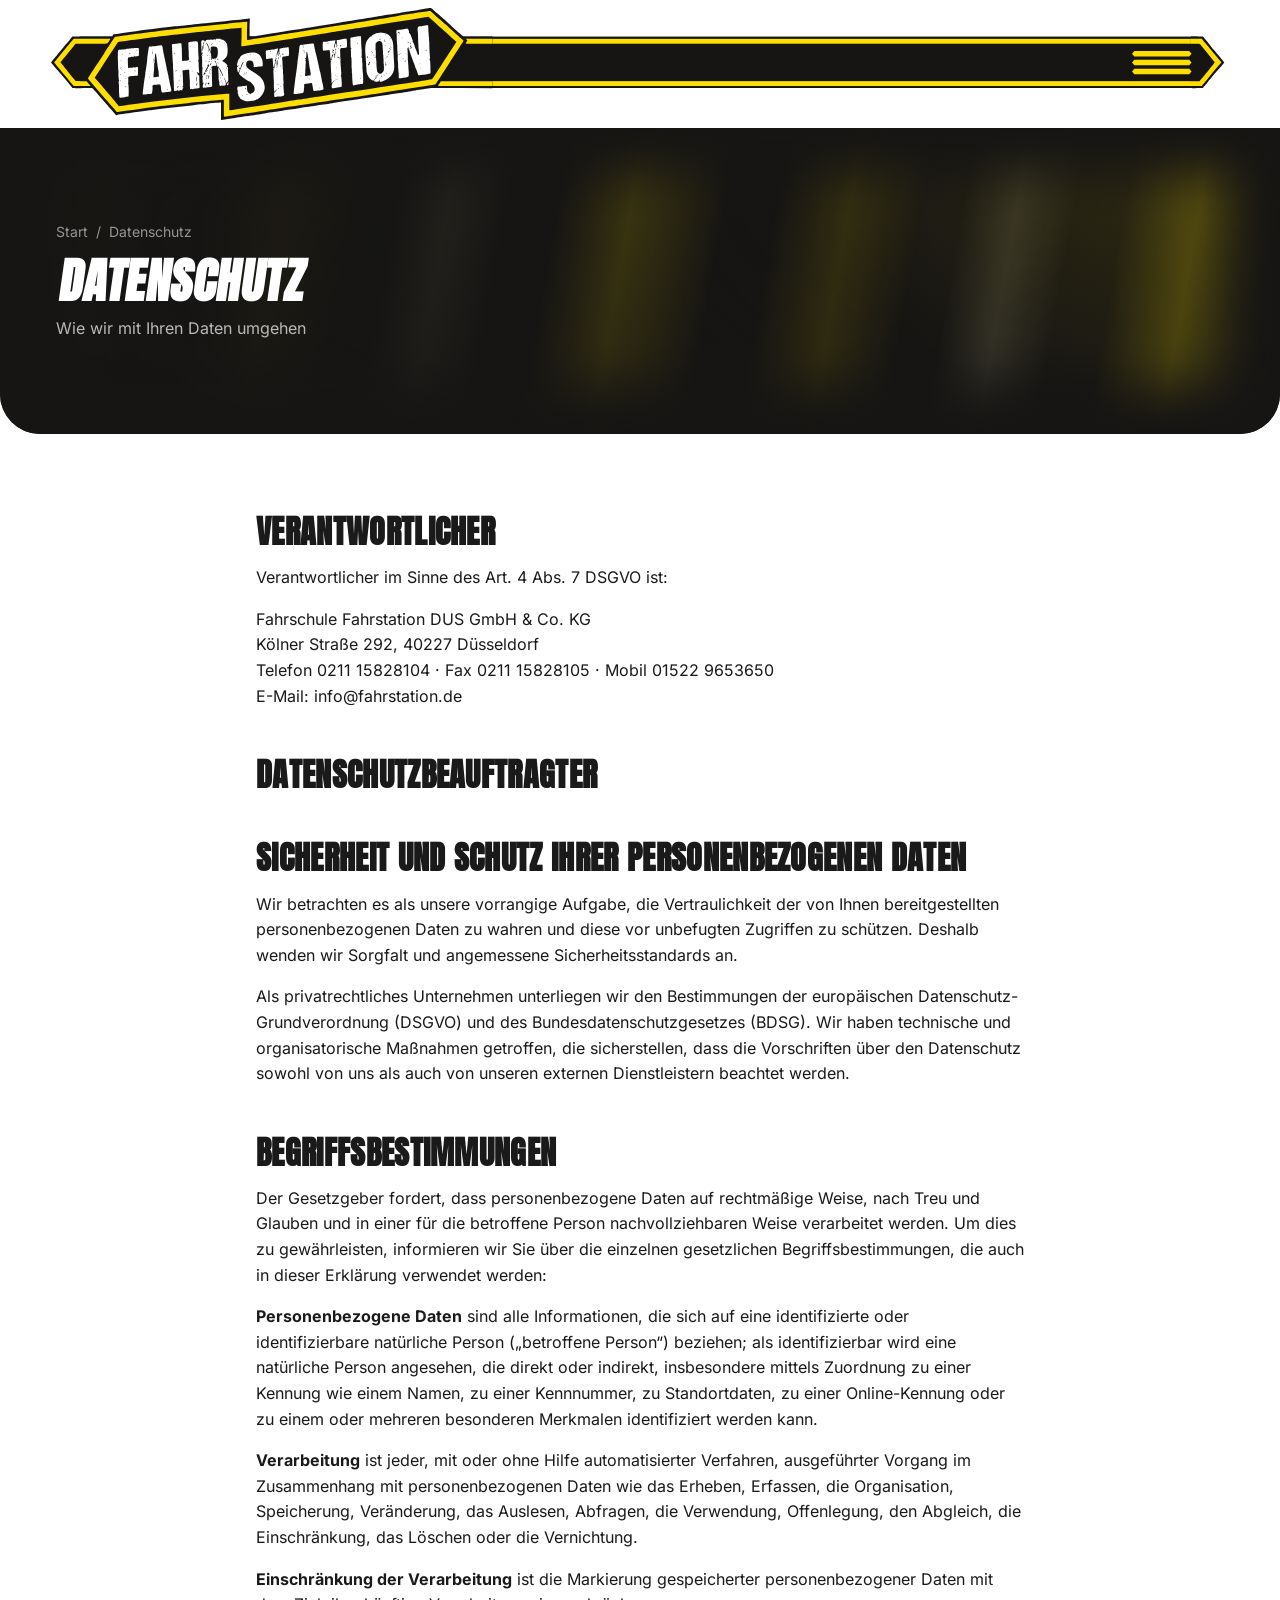
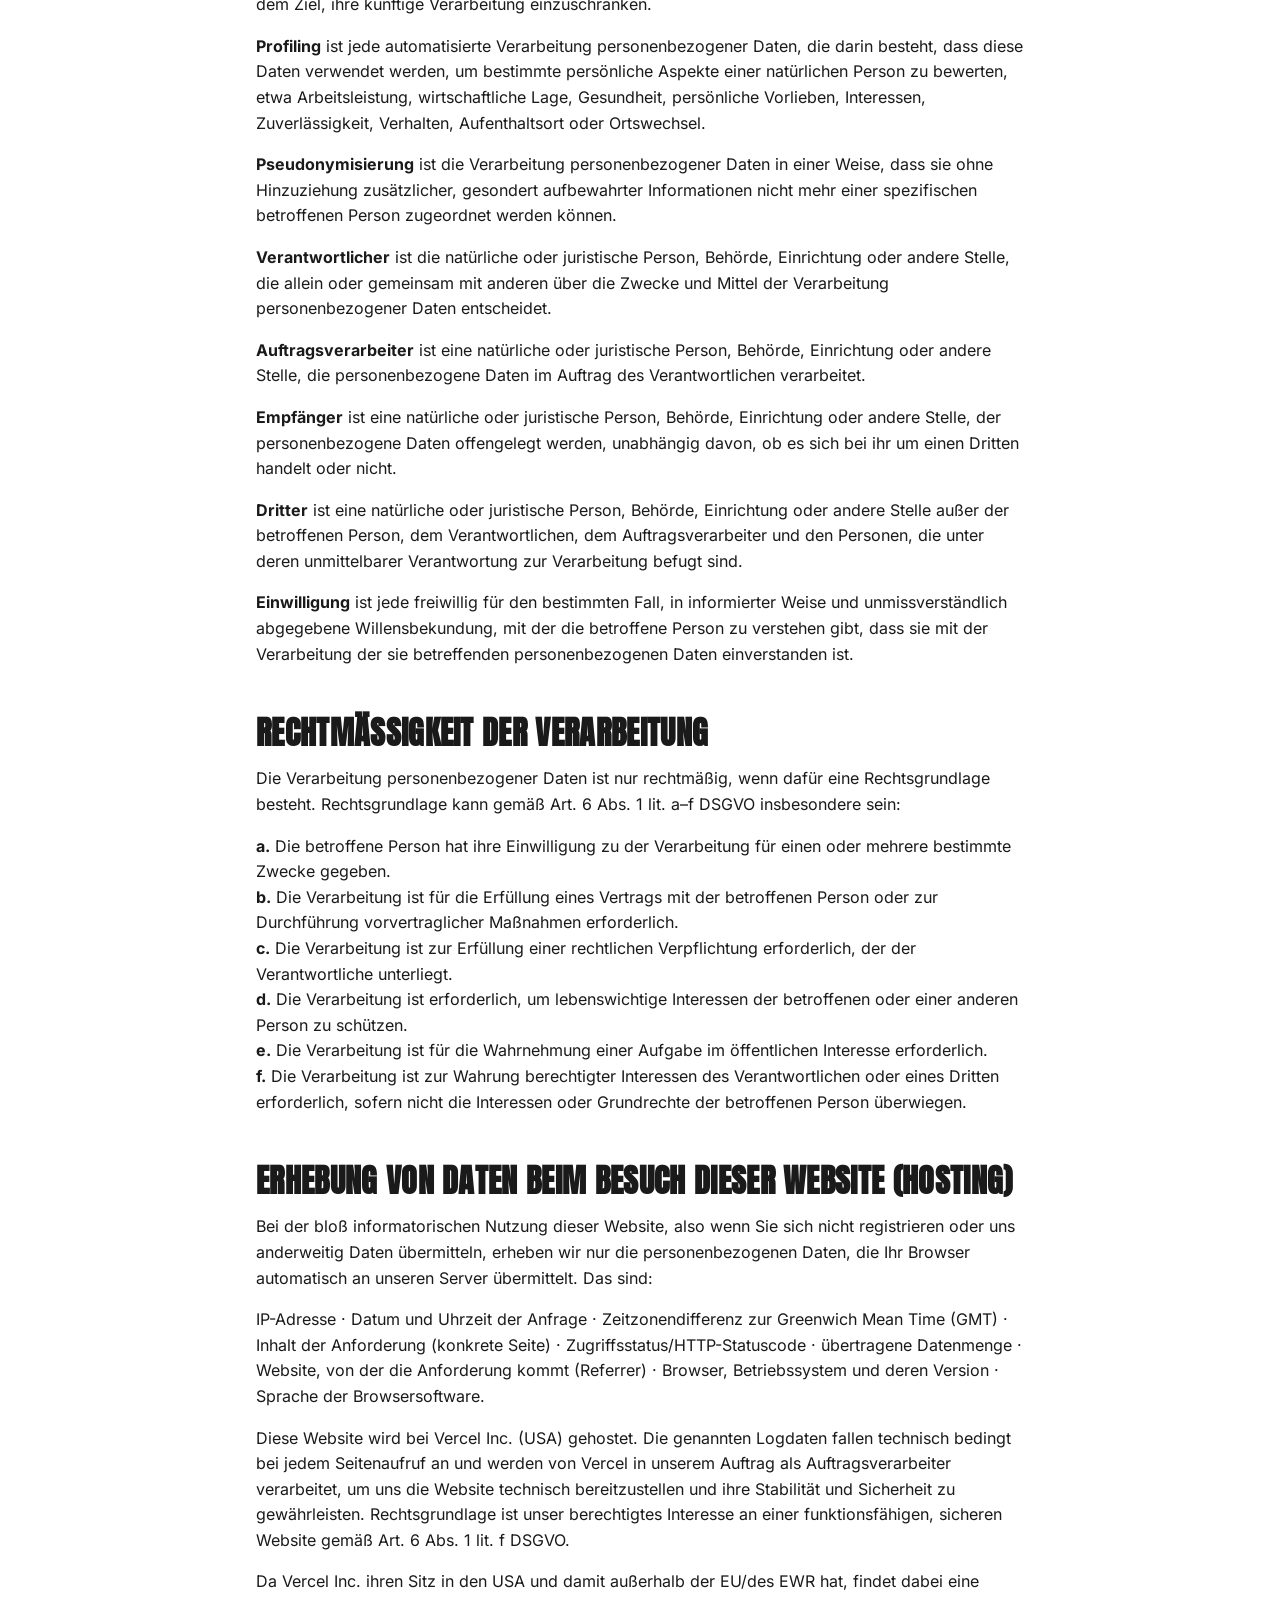
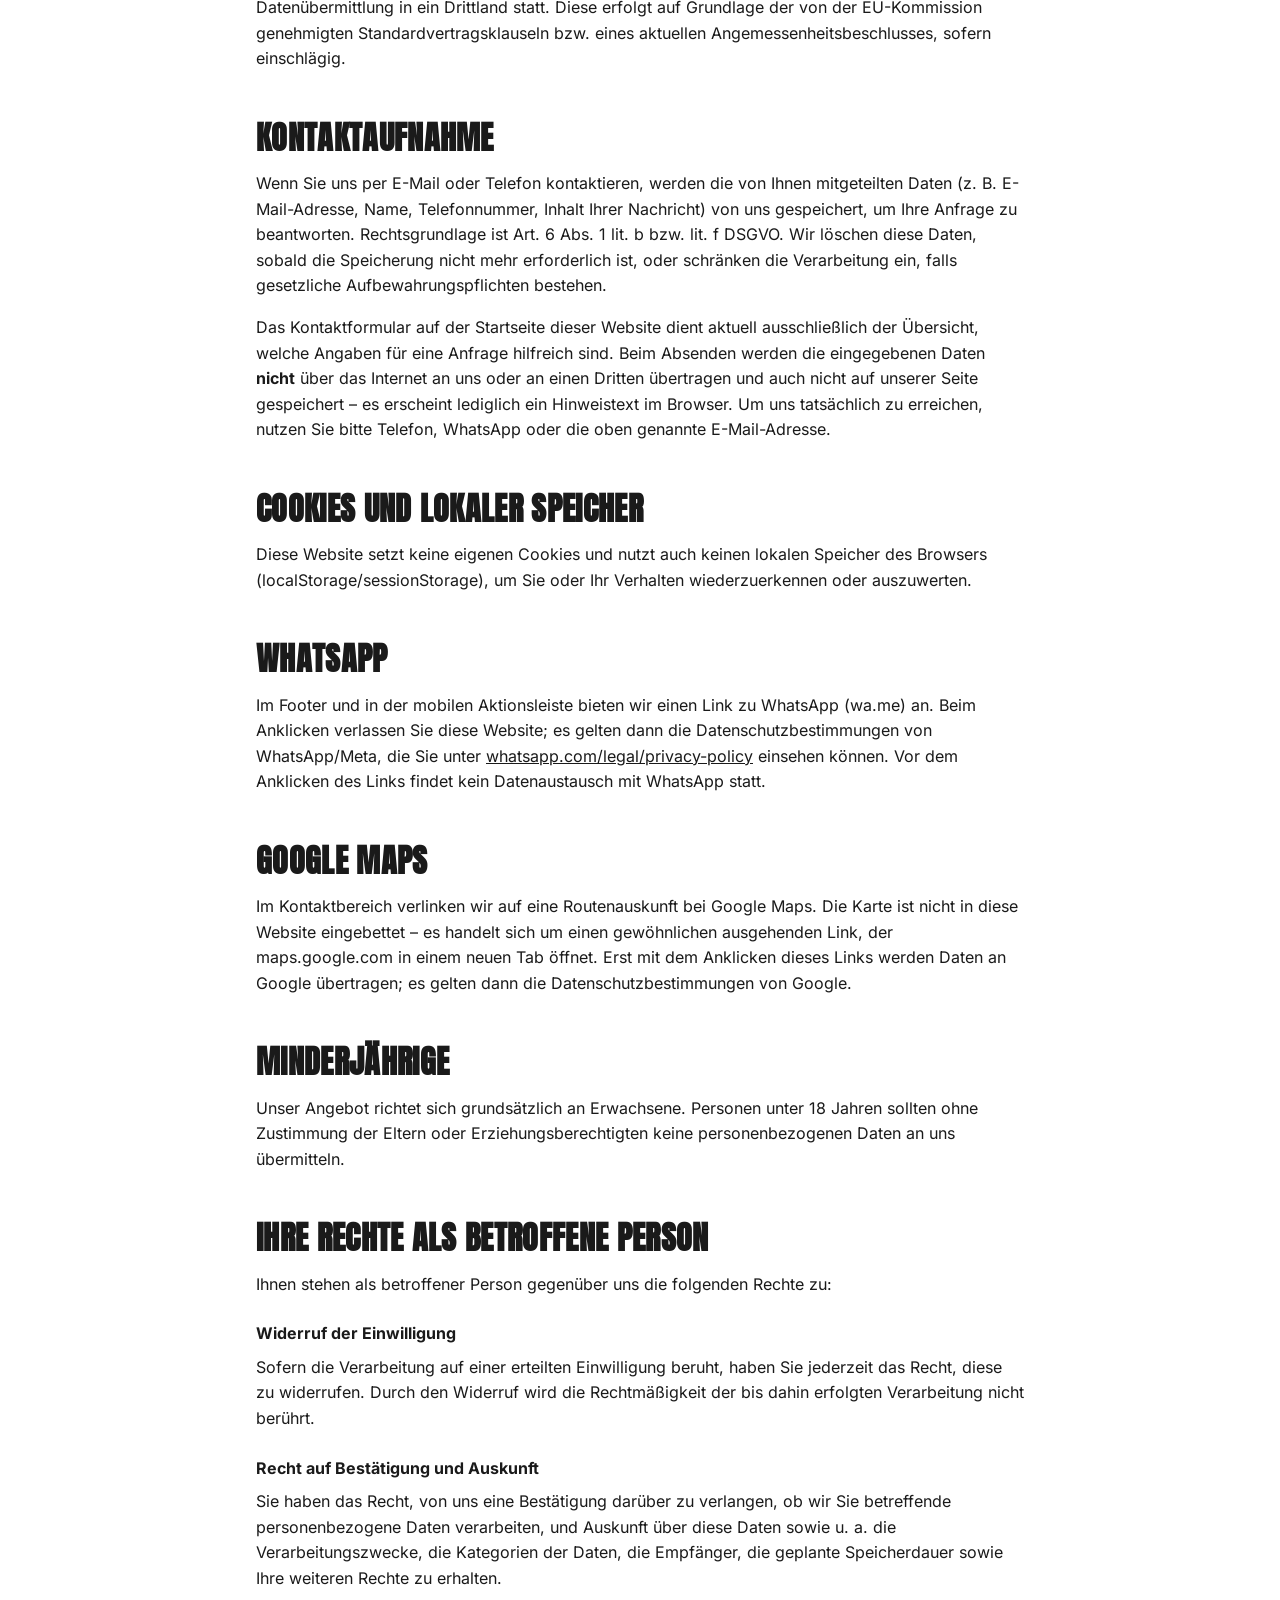
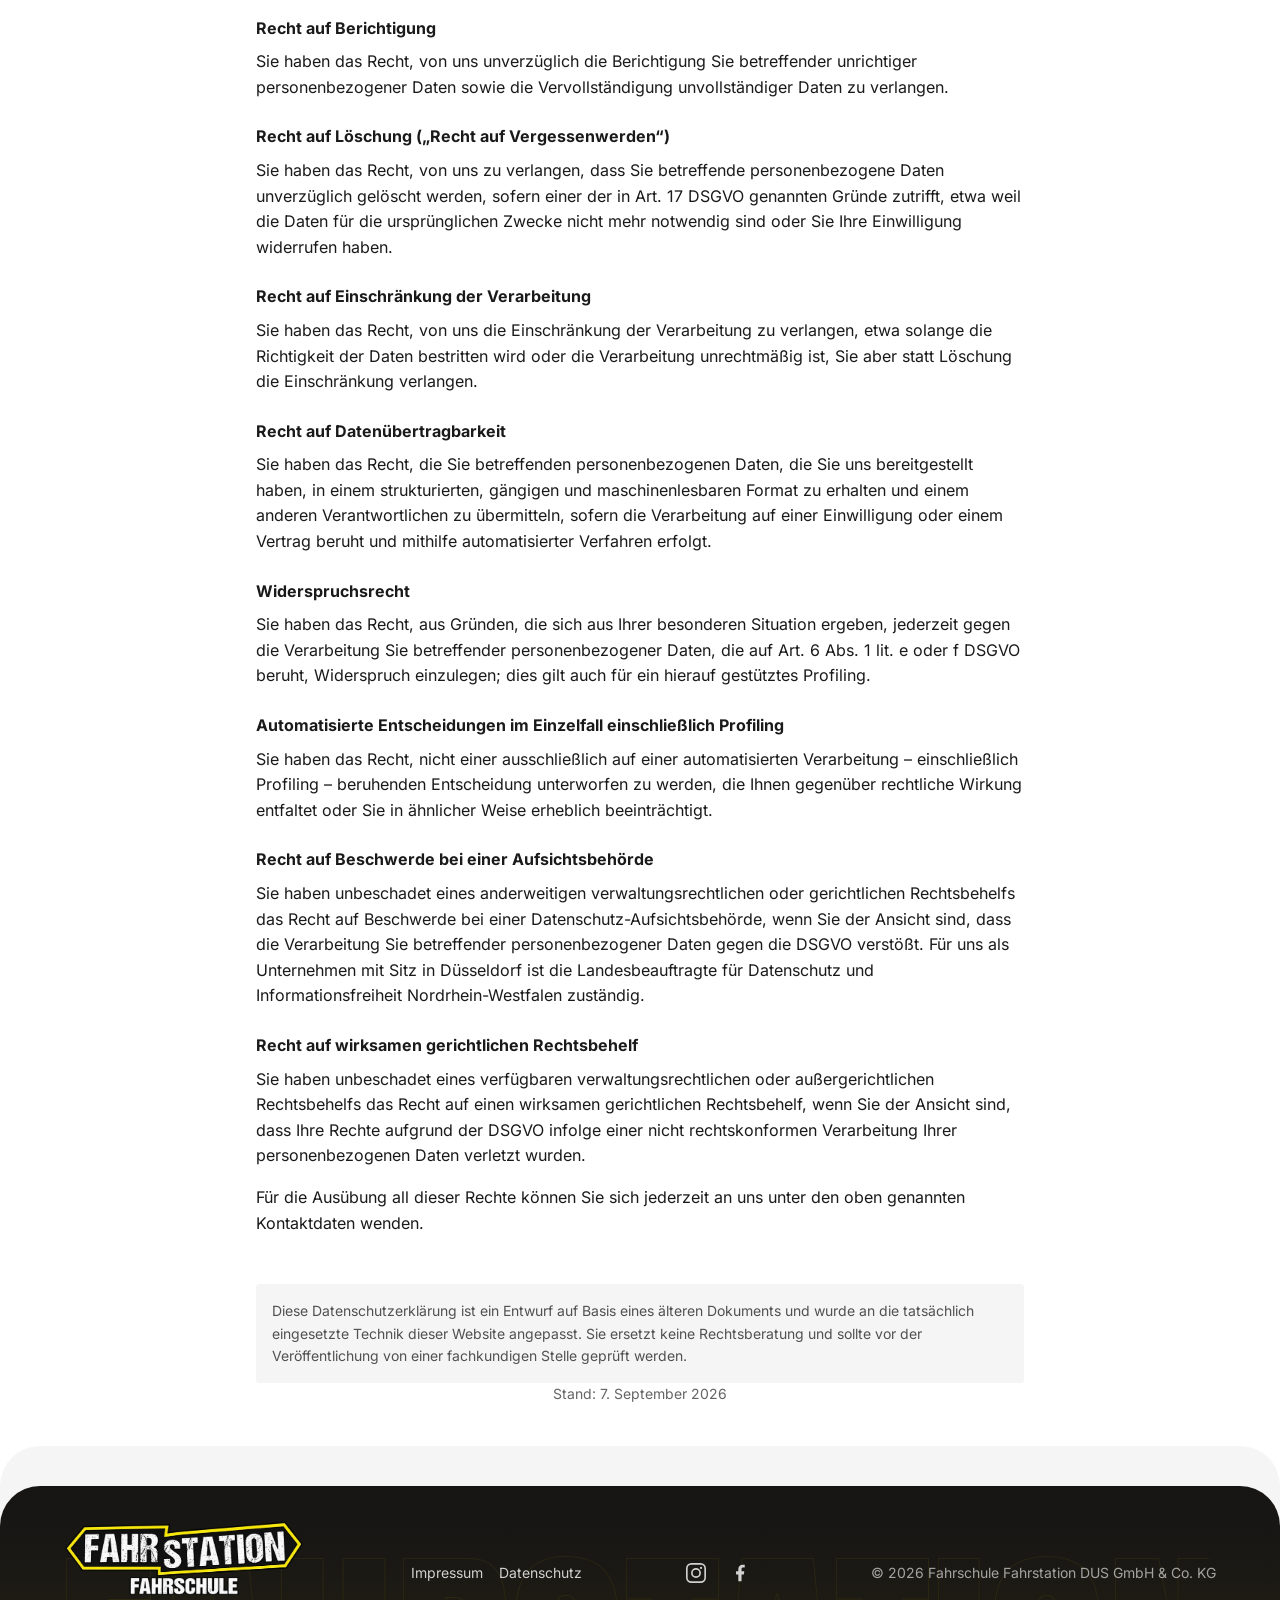
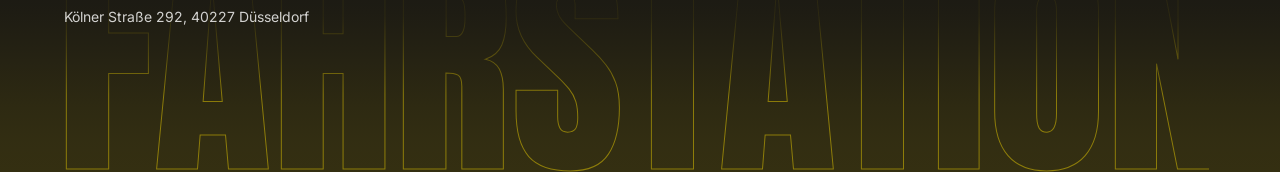
==== commit 6d4c68e3: "Weitere Klassen im FAQ-Stil Co-Authored-By: Claude Opus 5.5 <noreply@anthropic.com>" ====
--- a/datenschutz/index.html
+++ b/datenschutz/index.html
@@ -17,7 +17,7 @@
   <link rel="manifest" href="../manifest.json">
 
   <link rel="stylesheet" href="../design-tokens.css?v=1425defe">
-  <link rel="stylesheet" href="../styles.css?v=71ea2fb0">
+  <link rel="stylesheet" href="../styles.css?v=3fc4ccab">
 
   <script type="application/ld+json">
   {
@@ -318,6 +318,6 @@
   </footer>
 
 
-  <script src="../script.js?v=7e808ef3"></script>
+  <script src="../script.js?v=638b7de8"></script>
 </body>
 </html>
--- a/styles.css
+++ b/styles.css
@@ -411,7 +411,11 @@
   align-items: flex-start;
   gap: var(--space-3);
   width: 100%;
-  animation: hero-enter 400ms ease-out both;
+  /* backwards statt both: eine nach dem Ende gehaltene Animation (opacity/
+     transform) bleibt ein Backdrop-Root und würde den backdrop-filter des
+     Milchglas-Buttons (.ghost-btn--glass) abschneiden. Optik identisch, weil
+     der Endzustand der Keyframes dem Normalzustand entspricht. */
+  animation: hero-enter 400ms ease-out backwards;
   animation-delay: 240ms;
 }
 
@@ -4213,7 +4217,10 @@
 .faq-rows {
   display: grid;
   grid-template-columns: max-content 1fr;
-  margin: 0;
+  /* nur seitlich/unten nullen — der Abstand nach oben kommt aus
+     .faq-item__a > * + * (z. B. wenn ein Einleitungssatz davorsteht) */
+  margin-inline: 0;
+  margin-bottom: 0;
 }
 
 /* subgrid: die Bezeichnungsspalte ist so breit wie die längste Bezeichnung
@@ -4410,5 +4417,302 @@
   .faq.is-inview :where(.faq__heading, .faq-item) { animation: none; }
 }
 
+/* „Weitere Klassen im Überblick“ auf den Klassen-Seiten nutzt denselben
+   FAQ-Abschnitt (.faq/.faq-item). Der folgende dunkle Abschluss (.page-cta,
+   round-t) bekommt dort Zwickel in der hellgrauen FAQ-Farbe statt Weiß. */
+.faq + .page-cta { --wedge-above: var(--background-light); }
+
 /* Footer unter der hellen FAQ: abgerundete Oberkante, Zwickel in der Farbe der FAQ */
 .site-footer.round-t { --wedge-above: var(--background-light); }
+
+/* ==========================================================================
+   Hero „Jetzt anrufen“ als Milchglas (.ghost-btn--glass)
+   --------------------------------------------------------------------------
+   Statt Schwarz-Chrom: halbtransparentes Weiß mit backdrop-filter, das Video
+   (bzw. das Poster) dahinter wird weichgezeichnet. Größe, Form (8px), Text und
+   Position bleiben wie bei allen .ghost-btn.
+   Wichtig für den Blur: am Button und an den Eltern bis zum Video darf kein
+   filter / clip-path / mask / opacity < 1 / will-change liegen, sonst bricht
+   der Backdrop ab (Backdrop-Root) — darum Schatten und Fokus-Ring per
+   box-shadow, nicht per drop-shadow. Der Goldrand ist der echte 2px-border (Maß
+   unverändert); ::before ist nur der Glanz. overflow:hidden schneidet am
+   Innenrand ab, ein Rahmen im Pseudo-Element wäre deshalb unsichtbar.
+   ========================================================================== */
+.ghost-btn.ghost-btn--glass {
+  --streak: 16%;
+  --glass: color-mix(in srgb, var(--text-light) 16%, transparent);
+  --glass-hover: color-mix(in srgb, var(--text-light) 24%, transparent);
+  /* leichter dunkler Schleier (--primary 20 %) unter dem Weiß: hält die helle
+     Schrift auch vor hellen Videostellen über 4,5:1 */
+  --veil: linear-gradient(color-mix(in srgb, var(--primary) 20%, transparent), color-mix(in srgb, var(--primary) 20%, transparent));
+  background: var(--veil), var(--glass);
+  background-clip: padding-box;
+  border-color: color-mix(in srgb, var(--accent) 70%, transparent);
+  -webkit-backdrop-filter: blur(12px) saturate(140%);
+  backdrop-filter: blur(12px) saturate(140%);
+  color: var(--text-light);
+  text-shadow: 0 1px 2px color-mix(in srgb, var(--primary) 40%, transparent);
+  filter: none;
+  box-shadow:
+    inset 0 1px 0 color-mix(in srgb, var(--text-light) 25%, transparent),
+    0 6px 20px color-mix(in srgb, var(--primary) 35%, transparent);
+  transition: transform 250ms var(--m-ease), background-color 250ms var(--m-ease), border-color 250ms var(--m-ease), box-shadow 250ms var(--m-ease);
+}
+
+/* feiner Glanz oben (Weiß 20 % → 0 % zur Mitte) */
+.ghost-btn.ghost-btn--glass::before {
+  inset: 0;
+  border: 0;
+  border-radius: 6px;
+  background: linear-gradient(to bottom, color-mix(in srgb, var(--text-light) 20%, transparent) 0%, transparent 50%);
+  filter: none;
+}
+
+@media (hover: hover) and (pointer: fine) {
+  .ghost-btn.ghost-btn--glass:hover {
+    background: var(--veil), var(--glass-hover);
+    background-clip: padding-box;
+    border-color: var(--accent);
+    color: var(--text-light);
+    filter: none;
+    box-shadow:
+      inset 0 1px 0 color-mix(in srgb, var(--text-light) 25%, transparent),
+      0 8px 24px color-mix(in srgb, var(--primary) 40%, transparent);
+  }
+
+  .ghost-btn.ghost-btn--glass:hover::before { filter: none; }
+}
+
+.ghost-btn.ghost-btn--glass:active {
+  background: var(--veil), var(--glass-hover);
+  background-clip: padding-box;
+  border-color: var(--accent);
+  color: var(--text-light);
+  filter: none;
+  box-shadow:
+    inset 0 1px 0 color-mix(in srgb, var(--text-light) 25%, transparent),
+    0 2px 8px color-mix(in srgb, var(--primary) 35%, transparent);
+}
+
+/* Fokus-Ring wie früher (Doppelring per box-shadow; kein filter am Button) */
+.ghost-btn.ghost-btn--glass:focus-visible {
+  filter: none;
+  box-shadow: var(--focus-ring);
+}
+
+/* Ohne backdrop-filter-Unterstützung: dunkler Schleier, damit die Schrift
+   auf dem Video lesbar bleibt. */
+@supports not ((backdrop-filter: blur(1px)) or (-webkit-backdrop-filter: blur(1px))) {
+  .ghost-btn.ghost-btn--glass,
+  .ghost-btn.ghost-btn--glass:hover,
+  .ghost-btn.ghost-btn--glass:active { background: color-mix(in srgb, var(--primary) 45%, transparent); background-clip: padding-box; }
+}
+
+/* ==========================================================================
+   Kopfbereich der Klassen-Seiten (.page-header--cover)
+   --------------------------------------------------------------------------
+   Das Fahrzeugfoto ist der Hintergrund des Kopfbereichs: unverzerrt
+   (object-fit: cover), Ausschnitt pro Klasse über --kh-x / --kh-y. Ein
+   dunkler Verlauf (--primary) hält Brotkrumen, Titel, Untertitel und die
+   gelben Info-Schilder unten links lesbar. Unten ein gerader Abschluss mit
+   gelber Doppellinie — keine runden Ecken, kein Schimmer.
+   Mobil steht das Foto im Fluss (fast quadratisch, Fahrzeug ganz sichtbar) und der
+   Text überlappt nur dessen dunkel auslaufenden unteren Rand; so kann der
+   Text nie über helle Bildteile rutschen, egal wie lang Untertitel oder
+   Schilder umbrechen. Ab 900px steht das Foto rechts (ca. 60 % der Breite)
+   und läuft nach links weich in --primary aus; der Text steht links auf
+   dunklem Grund.
+   ========================================================================== */
+.page-header--cover {
+  --kh-x: 50%;
+  --kh-y: 100%;
+  /* Doppellinie unten: 4px Gelb, 3px Dunkel, 2px Gelb */
+  --kh-rule: 9px;
+  --kh-overlap: 56px;
+  position: relative;
+  isolation: isolate;
+  overflow: hidden;
+  display: block;
+  min-height: 0;
+  padding-bottom: var(--kh-rule);
+  background-color: var(--primary);
+}
+
+.page-header--cover .page-header__bg {
+  position: relative;
+  z-index: -1;
+  margin: 0;
+  /* etwas höher als das 5:4-Foto (nur leichter seitlicher Anschnitt), damit
+     der Kopf mobil rund zwei Drittel der Bildschirmhöhe einnimmt */
+  aspect-ratio: 21 / 20;
+  /* greift erst auf breiteren Bildschirmen (Tablet hochkant), auf dem Handy
+     ist das Foto ohnehin niedriger */
+  max-height: 62svh;
+}
+
+.page-header--cover .page-header__bg picture,
+.page-header--cover .page-header__bg img {
+  display: block;
+  width: 100%;
+  height: 100%;
+}
+
+.page-header--cover .page-header__bg img {
+  object-fit: cover;
+  object-position: var(--kh-x) var(--kh-y);
+}
+
+/* Verlauf: oben leicht abgedunkelt (Kopfleiste), in der Mitte offen fürs
+   Fahrzeug, zum unteren Fotorand deckend in --primary. */
+.page-header--cover .page-header__bg::after {
+  content: "";
+  position: absolute;
+  inset: 0;
+  background-image: linear-gradient(
+    to bottom,
+    color-mix(in srgb, var(--primary) 30%, transparent) 0%,
+    transparent 18%,
+    transparent 58%,
+    color-mix(in srgb, var(--primary) 60%, transparent) 72%,
+    color-mix(in srgb, var(--primary) 90%, transparent) 82%,
+    var(--primary) 100%
+  );
+}
+
+/* gelbe Doppellinie als gerader Abschluss */
+.page-header--cover::after {
+  content: "";
+  position: absolute;
+  inset: auto 0 0;
+  height: var(--kh-rule);
+  background-image: linear-gradient(
+    to bottom,
+    var(--accent) 0 4px,
+    var(--primary) 4px 7px,
+    var(--accent) 7px 9px
+  );
+}
+
+.page-header--cover .page-header__inner {
+  position: relative;
+  margin-top: calc(-1 * var(--kh-overlap));
+  padding-block: 0 var(--space-8);
+}
+
+.page-header--cover .breadcrumb {
+  color: color-mix(in srgb, var(--text-light) 75%, transparent);
+}
+
+.page-header--cover .page-header__subtitle {
+  color: color-mix(in srgb, var(--text-light) 85%, transparent);
+}
+
+/* --- gelbe Info-Schilder (nur Fakten, die auf der Seite stehen) --- */
+.page-header__facts {
+  display: flex;
+  flex-wrap: wrap;
+  gap: var(--space-2);
+  margin: var(--space-6) 0 0;
+  padding: 0;
+  list-style: none;
+}
+
+.page-header__facts li {
+  padding: var(--space-1) var(--space-3);
+  background-color: var(--accent);
+  color: var(--primary);
+  font-family: var(--font-display);
+  font-size: var(--font-size-small);
+  line-height: 1.4;
+  letter-spacing: var(--letter-spacing-badge);
+  text-transform: uppercase;
+  white-space: nowrap;
+  clip-path: polygon(6px 0, calc(100% - 6px) 0, 100% 6px, 100% calc(100% - 6px), calc(100% - 6px) 100%, 6px 100%, 0 calc(100% - 6px), 0 6px);
+}
+
+/* Ausschnitt pro Klasse (mobil): Fahrzeug im Bild halten */
+.page-header--klasse-a { --kh-x: 85%; }
+.page-header--klasse-b { --kh-x: 50%; }
+.page-header--klasse-c { --kh-x: 55%; }
+.page-header--klasse-d { --kh-x: 55%; }
+
+/* Abstand zum folgenden Text deutlich kleiner */
+.page-header--cover + .page-body { padding-top: var(--space-10); }
+
+@media (min-width: 900px) {
+  .page-header--cover {
+    display: flex;
+    align-items: center;
+    min-height: min(70svh, 720px);
+  }
+
+  /* Foto rechts, höchstens 1400px breit (= Originalbreite): bei max. 720px
+     Höhe wird es so nie über seine echte Größe hochskaliert. */
+  .page-header--cover .page-header__bg {
+    position: absolute;
+    top: 0;
+    right: 0;
+    bottom: var(--kh-rule);
+    width: min(60%, 1400px);
+    max-height: none;
+    aspect-ratio: auto;
+  }
+
+  /* Weicher Auslauf nach links in --primary (viele Zwischenstufen, damit
+     keine Kante sichtbar wird) plus leichte Abdunklung unten. */
+  .page-header--cover .page-header__bg::after {
+    background-image:
+      linear-gradient(
+        to right,
+        var(--primary) 0%,
+        color-mix(in srgb, var(--primary) 94%, transparent) 4%,
+        color-mix(in srgb, var(--primary) 80%, transparent) 9%,
+        color-mix(in srgb, var(--primary) 60%, transparent) 14%,
+        color-mix(in srgb, var(--primary) 38%, transparent) 19%,
+        color-mix(in srgb, var(--primary) 20%, transparent) 24%,
+        color-mix(in srgb, var(--primary) 8%, transparent) 29%,
+        transparent 34%
+      ),
+      linear-gradient(to bottom, transparent 70%, color-mix(in srgb, var(--primary) 35%, transparent) 100%);
+  }
+
+  .page-header--cover .page-header__inner {
+    margin-top: 0;
+    padding-block: var(--space-16) var(--space-12);
+  }
+
+  .page-header--cover .page-header__text {
+    max-width: 46%;
+  }
+
+  /* Größer am Desktop: Titel wie die großen Überschriften (z. B. „Bereit?“),
+     Untertitel und Schilder passend dazu. */
+  .page-header--cover .page-header__title {
+    font-size: var(--font-size-contact-heading);
+  }
+
+  .page-header--cover .page-header__subtitle {
+    font-size: var(--font-size-h3);
+    line-height: 1.4;
+  }
+
+  .page-header--cover .page-header__facts {
+    gap: var(--space-3);
+    margin-top: var(--space-8);
+  }
+
+  .page-header--cover .page-header__facts li {
+    padding: var(--space-2) var(--space-4);
+    font-size: var(--font-size-body);
+    clip-path: polygon(8px 0, calc(100% - 8px) 0, 100% 8px, 100% calc(100% - 8px), calc(100% - 8px) 100%, 8px 100%, 0 calc(100% - 8px), 0 8px);
+  }
+
+  .page-header--cover + .page-body { padding-top: var(--space-12); }
+
+  /* Ausschnitt: Foto füllt die Breite des rechten Felds, vertikal so,
+     dass Dach bzw. ganzes Motorrad sichtbar bleiben */
+  .page-header--klasse-a { --kh-x: 50%; --kh-y: 100%; }
+  .page-header--klasse-b { --kh-x: 50%; --kh-y: 70%; }
+  .page-header--klasse-c { --kh-x: 50%; --kh-y: 25%; }
+  .page-header--klasse-d { --kh-x: 50%; --kh-y: 30%; }
+}
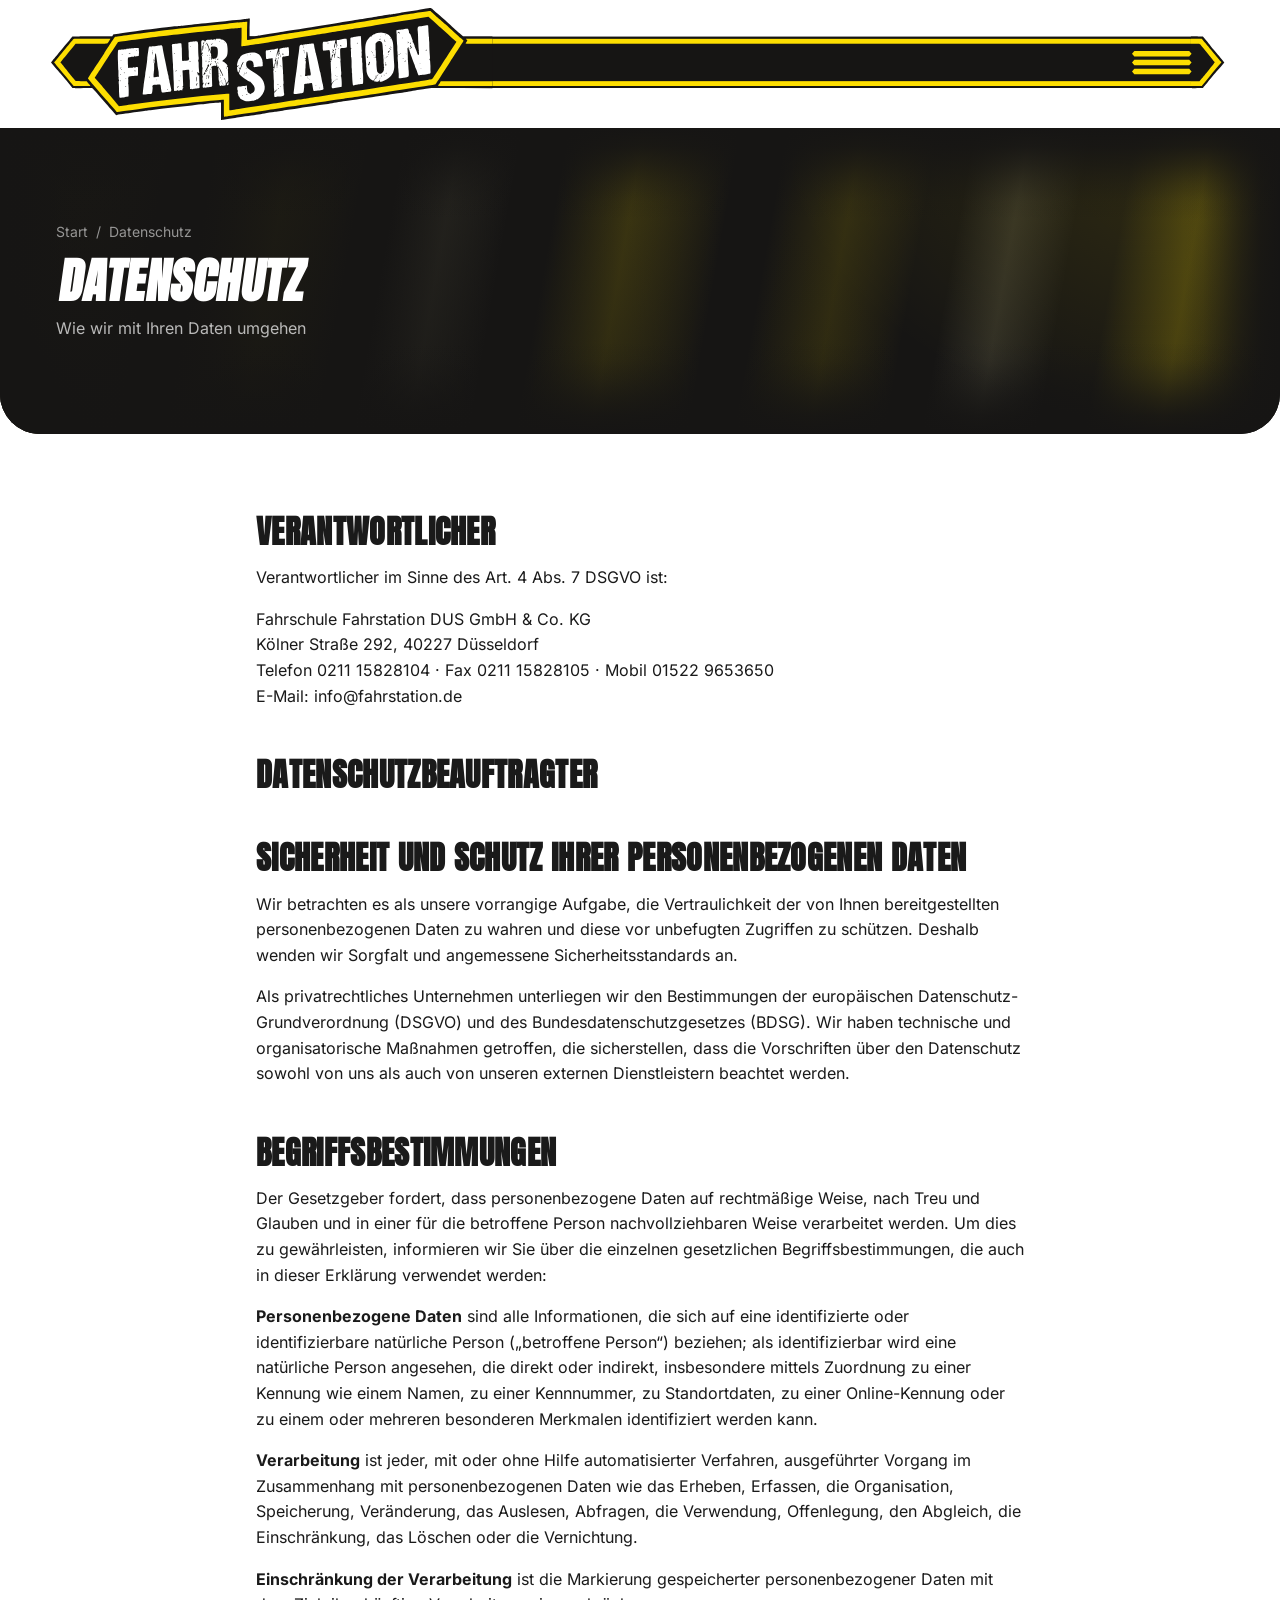
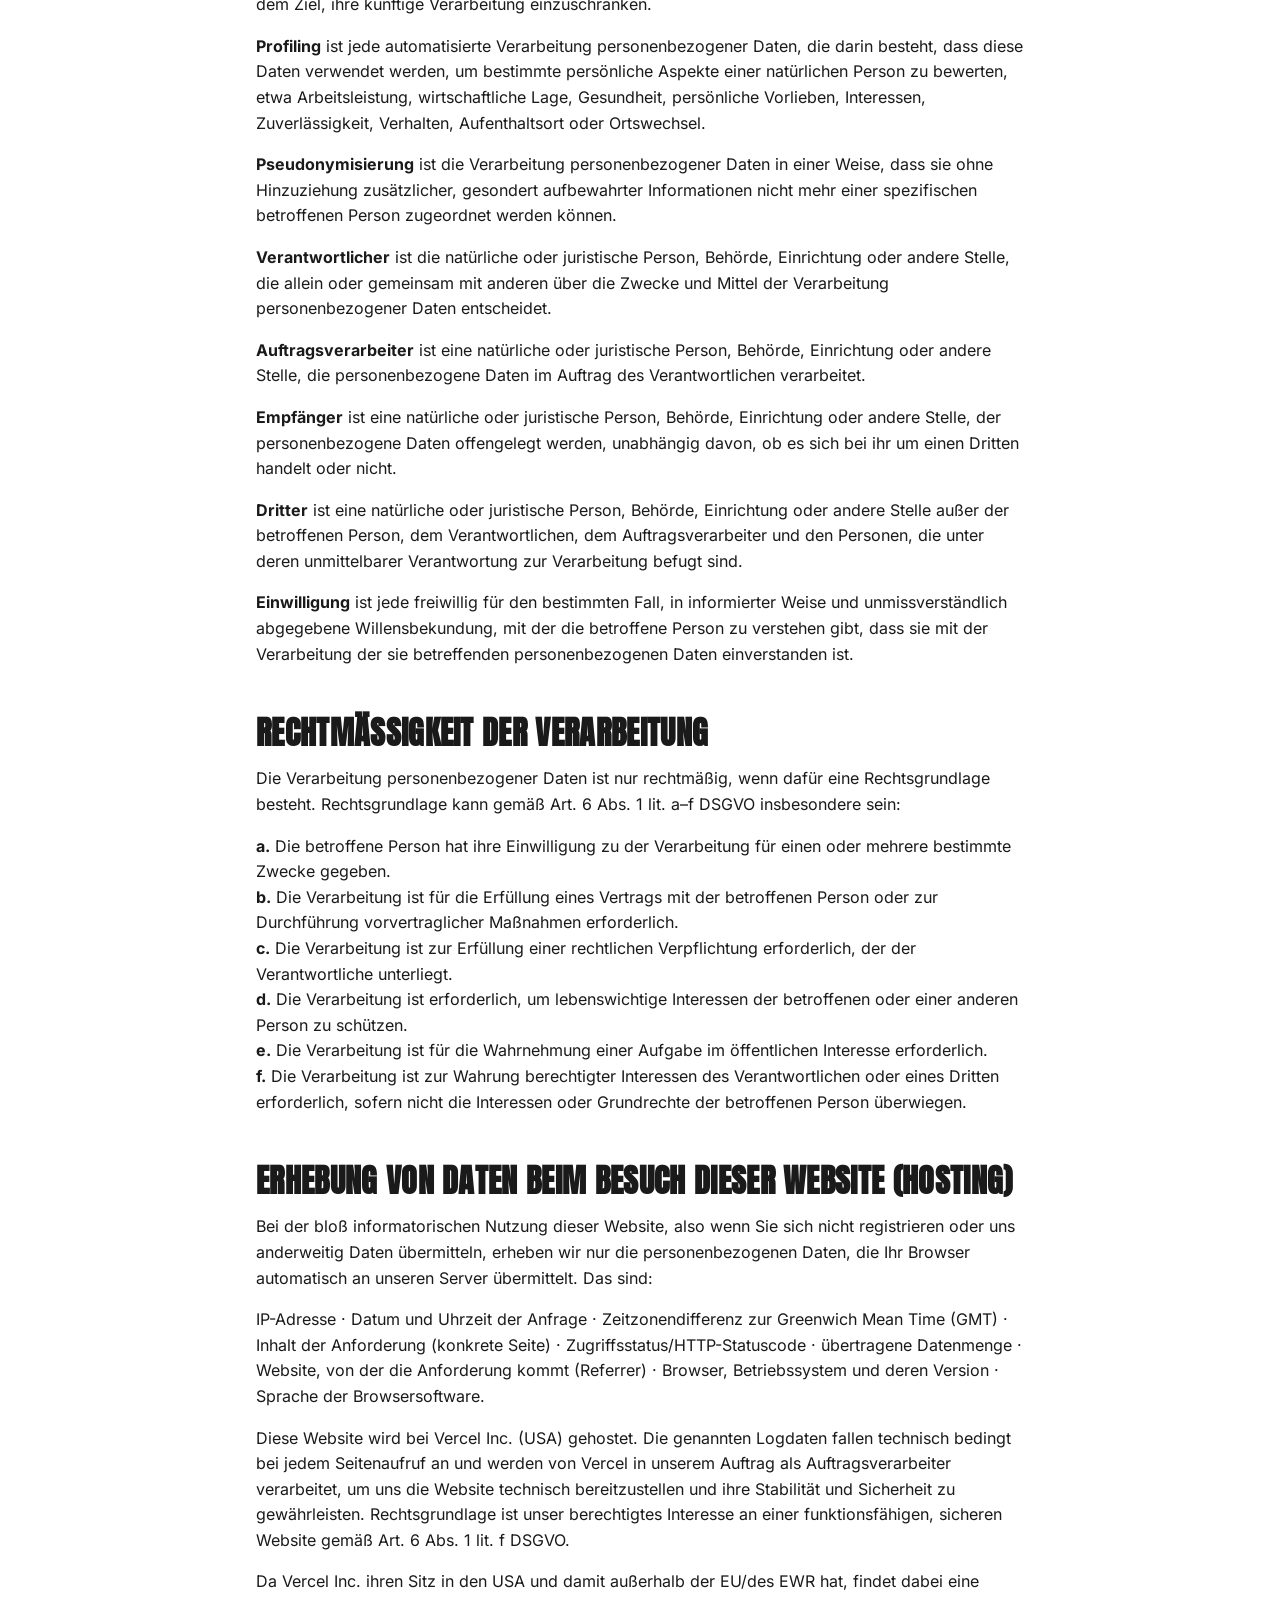
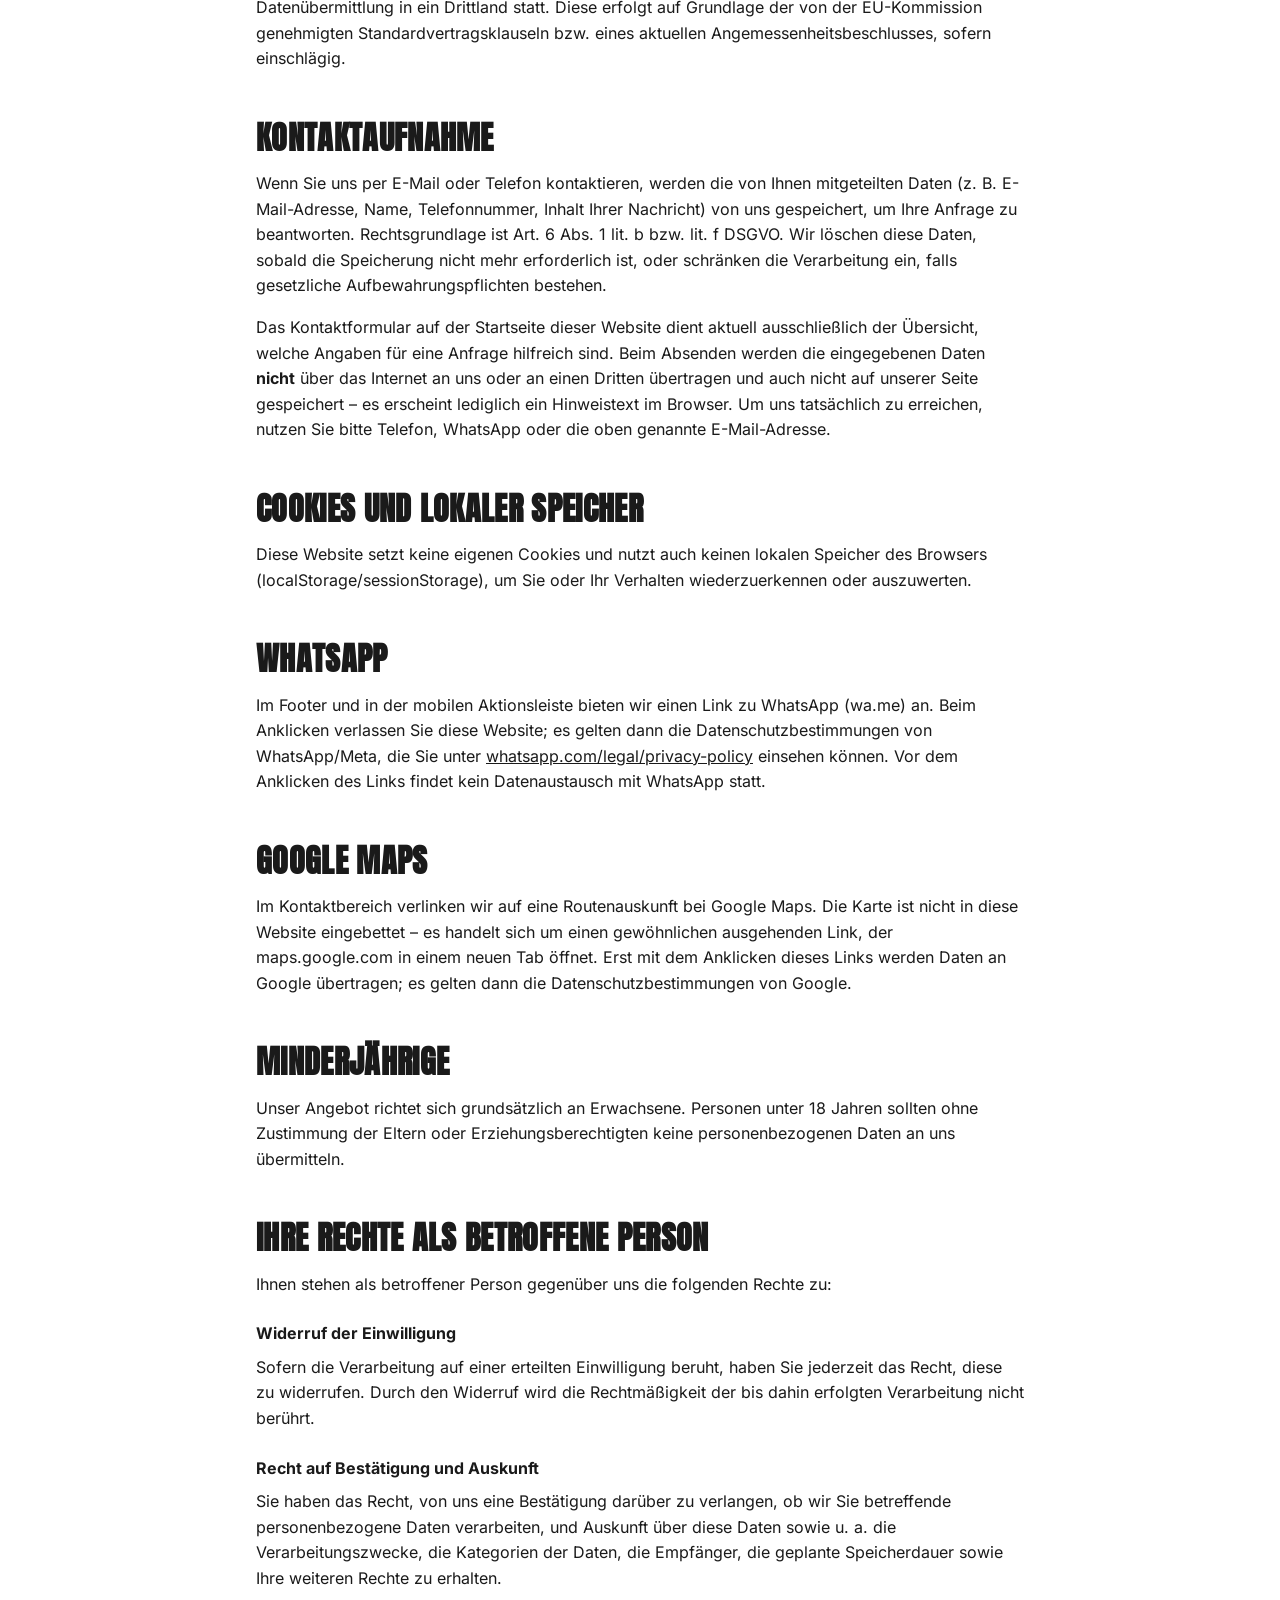
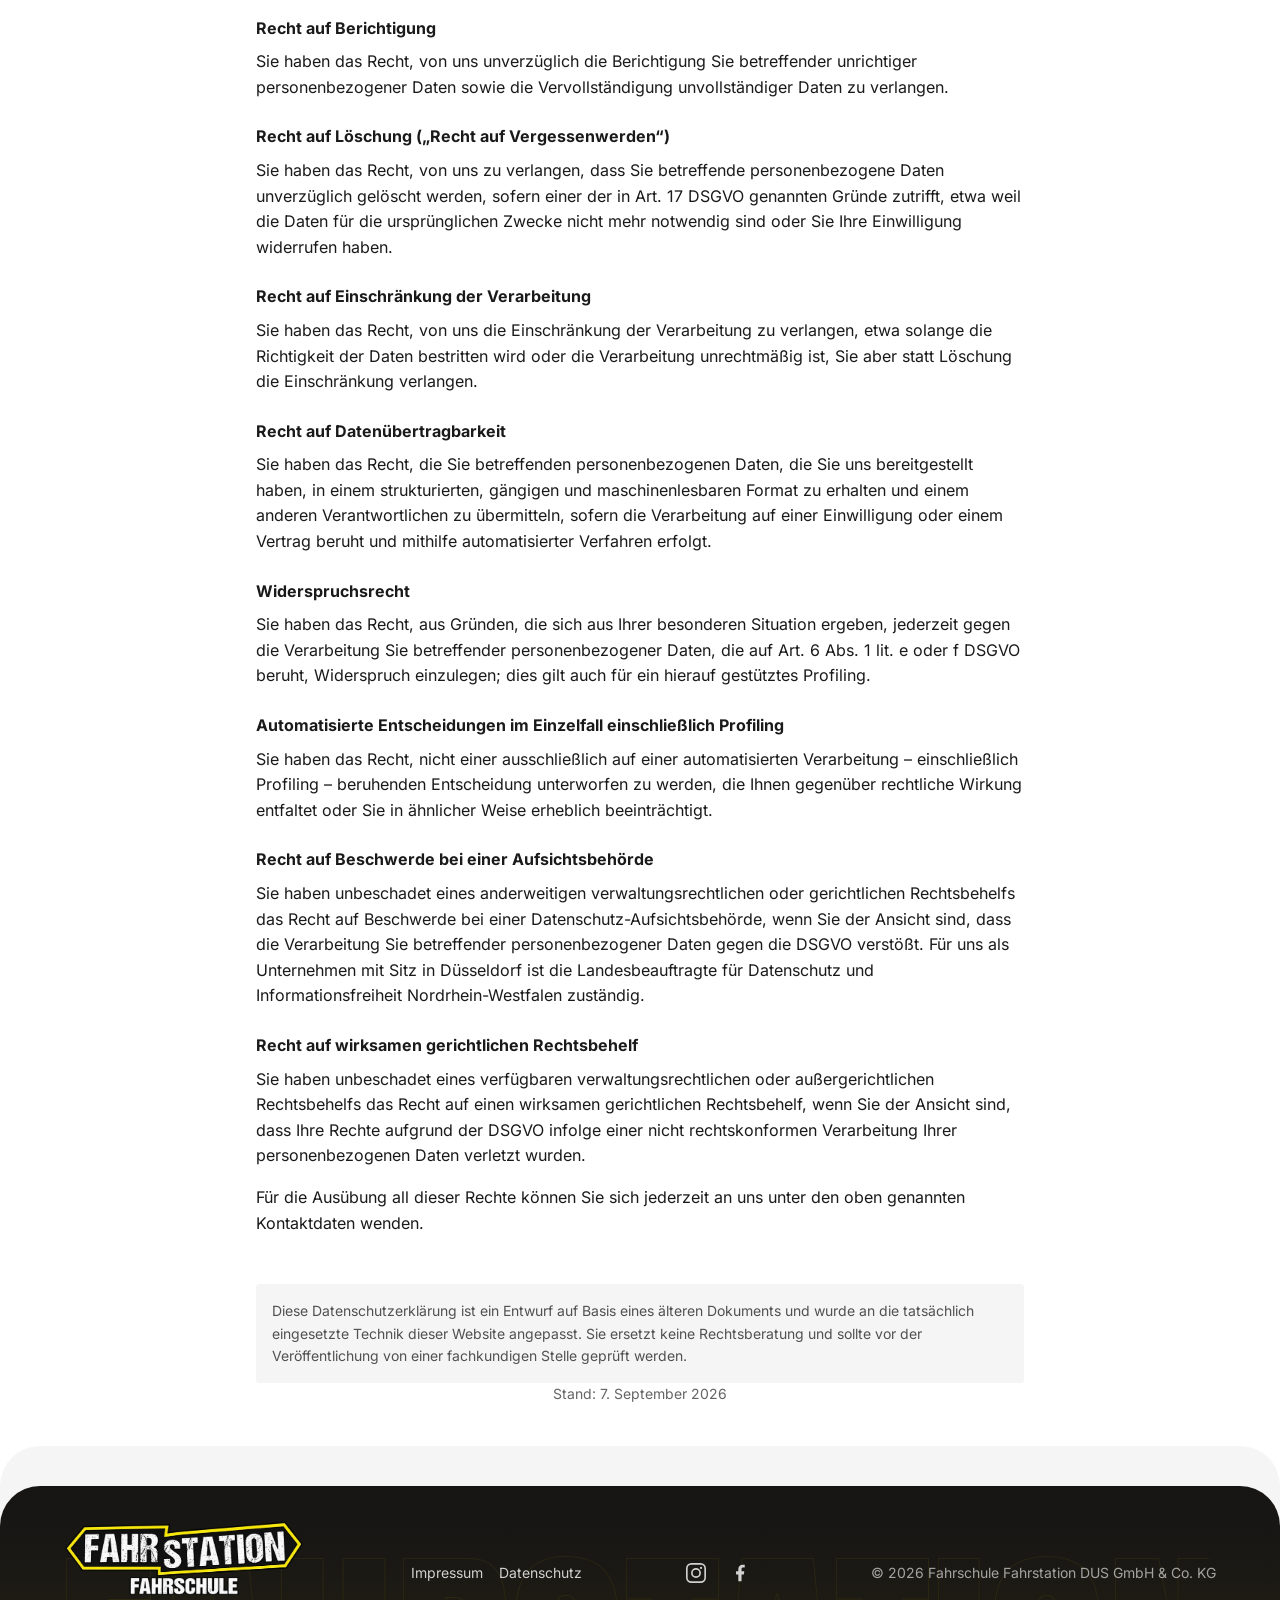
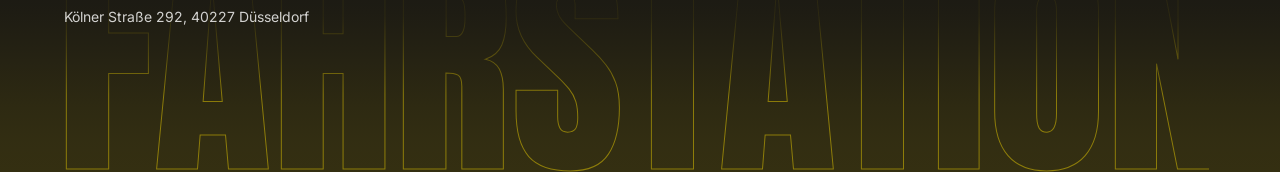
==== commit 1be8a0d0: "Steckbrief-Schild Wer/Wie/Was mit Schimmer Co-Authored-By: Claude Opus 5.5 <noreply@anthropic.com>" ====
--- a/datenschutz/index.html
+++ b/datenschutz/index.html
@@ -17,7 +17,7 @@
   <link rel="manifest" href="../manifest.json">
 
   <link rel="stylesheet" href="../design-tokens.css?v=1425defe">
-  <link rel="stylesheet" href="../styles.css?v=3fc4ccab">
+  <link rel="stylesheet" href="../styles.css?v=042ef628">
 
   <script type="application/ld+json">
   {
--- a/styles.css
+++ b/styles.css
@@ -4617,7 +4617,8 @@
   list-style: none;
 }
 
-.page-header__facts li {
+.page-header__facts li,
+.kb-info-card__q {
   padding: var(--space-1) var(--space-3);
   background-color: var(--accent);
   color: var(--primary);
@@ -4716,3 +4717,79 @@
   .page-header--klasse-c { --kh-x: 50%; --kh-y: 25%; }
   .page-header--klasse-d { --kh-x: 50%; --kh-y: 30%; }
 }
+
+/* ==========================================================================
+   Steckbrief-Schild „Wer? / Wie? / Was?“ (.kb-info-cards, Klassen-Seiten)
+   --------------------------------------------------------------------------
+   EIN dunkles Schild statt drei Kästen: gefaste Ecken (--badge-notch),
+   oben die gelbe Doppellinie wie im Klassen-Kopf (4px Gelb, 3px Dunkel,
+   2px Gelb), innen drei Zeilen mit feinen gelben Trennlinien. Dazu der
+   gelbe Schimmer (.shine--gold.shine--soft im Markup). Dessen Ebenen
+   (::before/::after, z-index -1) liegen über dem eigenen Hintergrund des
+   Schilds — die Doppellinie sitzt deshalb im Hintergrund der obersten
+   Zeile(n), also über dem Schimmer, und wird nicht abgedunkelt.
+   Das Etikett „Wer?“ usw. nutzt den Stil der Info-Schilder im Klassen-Kopf
+   (.page-header__facts li). Mobil untereinander, ab 768px drei Spalten mit
+   senkrechten Trennlinien.
+   ========================================================================== */
+.kb-info-cards {
+  --kh-rule: 9px;
+  --kb-cut: var(--badge-notch);
+  --kb-line: color-mix(in srgb, var(--accent) 30%, transparent);
+  --kb-rule-bg: linear-gradient(to bottom, var(--accent) 0 4px, var(--primary) 4px 7px, var(--accent) 7px 9px) top / 100% var(--kh-rule) no-repeat;
+  position: relative;
+  display: grid;
+  grid-template-columns: 1fr;
+  margin: 0 0 var(--space-16);
+  background-color: var(--primary);
+  clip-path: polygon(var(--kb-cut) 0, calc(100% - var(--kb-cut)) 0, 100% var(--kb-cut), 100% calc(100% - var(--kb-cut)), calc(100% - var(--kb-cut)) 100%, var(--kb-cut) 100%, 0 calc(100% - var(--kb-cut)), 0 var(--kb-cut));
+}
+
+.kb-info-card {
+  display: flex;
+  flex-direction: column;
+  align-items: flex-start;
+  gap: var(--space-2);
+  padding: var(--space-4) var(--space-6);
+}
+
+.kb-info-card + .kb-info-card {
+  border-top: 1px solid var(--kb-line);
+}
+
+/* Doppellinie oben (mobil: über der ersten Zeile) */
+.kb-info-card:first-child {
+  padding-top: calc(var(--space-4) + var(--kh-rule));
+  background: var(--kb-rule-bg);
+}
+
+.kb-info-card__q {
+  margin: 0;
+}
+
+.kb-info-card__a {
+  margin: 0;
+  color: var(--text-light);
+  font-family: var(--font-body);
+  font-size: var(--font-size-body);
+  line-height: var(--line-height-base);
+}
+
+@media (min-width: 768px) {
+  .kb-info-cards {
+    grid-template-columns: repeat(3, 1fr);
+  }
+
+  /* Desktop: Doppellinie über allen drei Spalten */
+  .kb-info-card,
+  .kb-info-card:first-child {
+    gap: var(--space-3);
+    padding: calc(var(--space-6) + var(--kh-rule)) var(--space-6) var(--space-6);
+    background: var(--kb-rule-bg);
+  }
+
+  .kb-info-card + .kb-info-card {
+    border-top: 0;
+    border-left: 1px solid var(--kb-line);
+  }
+}
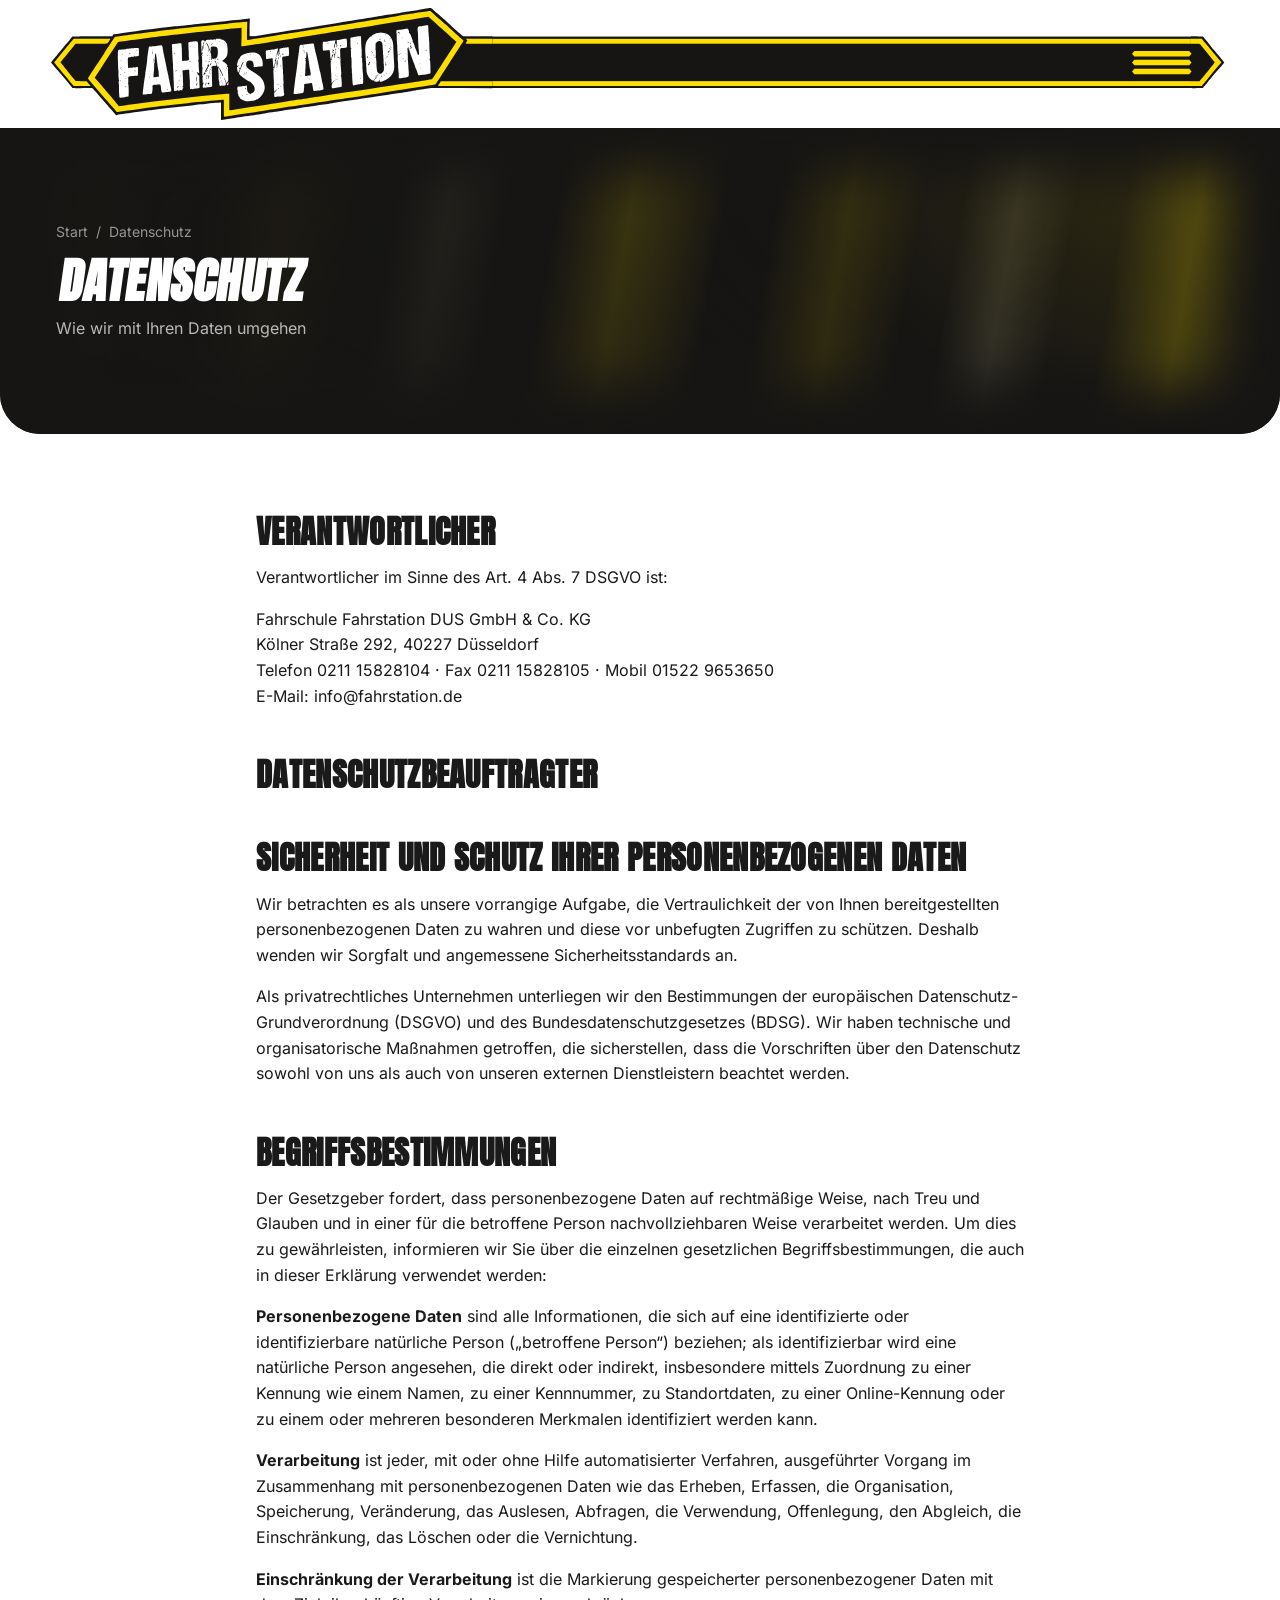
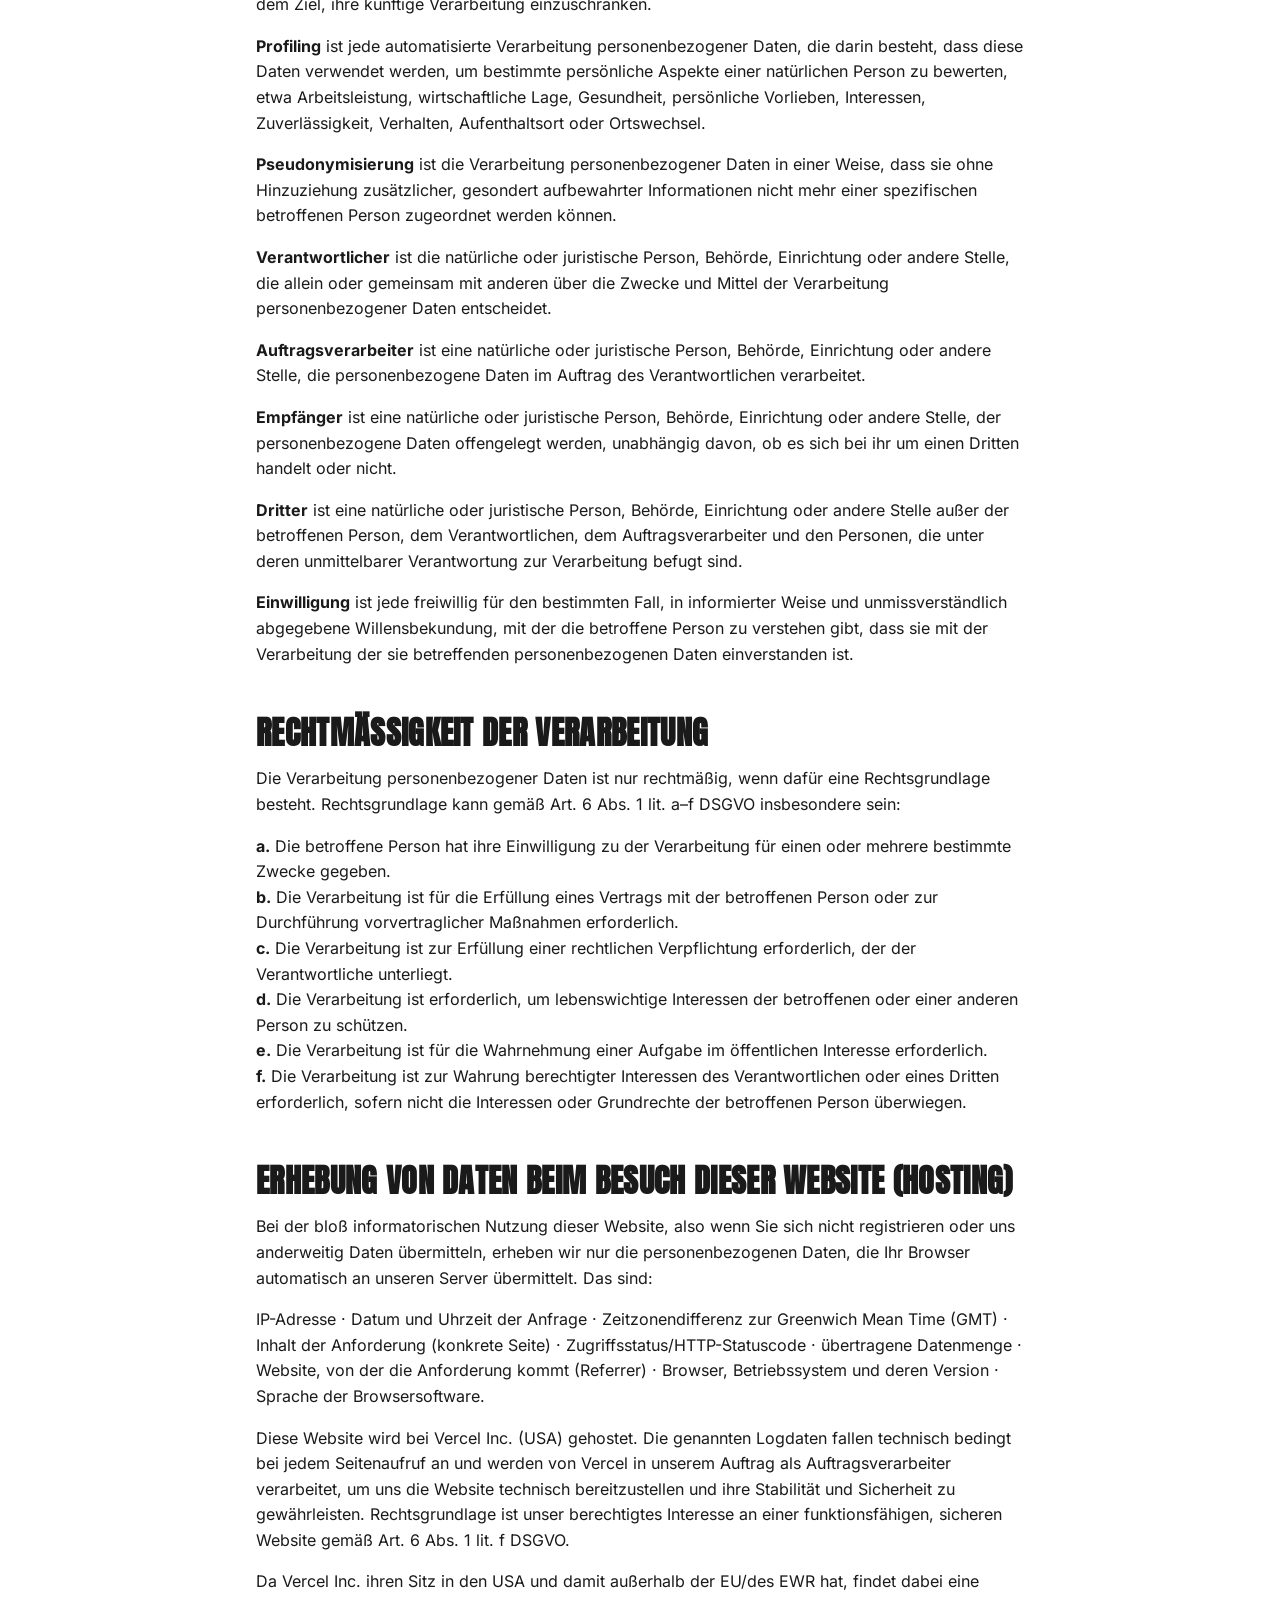
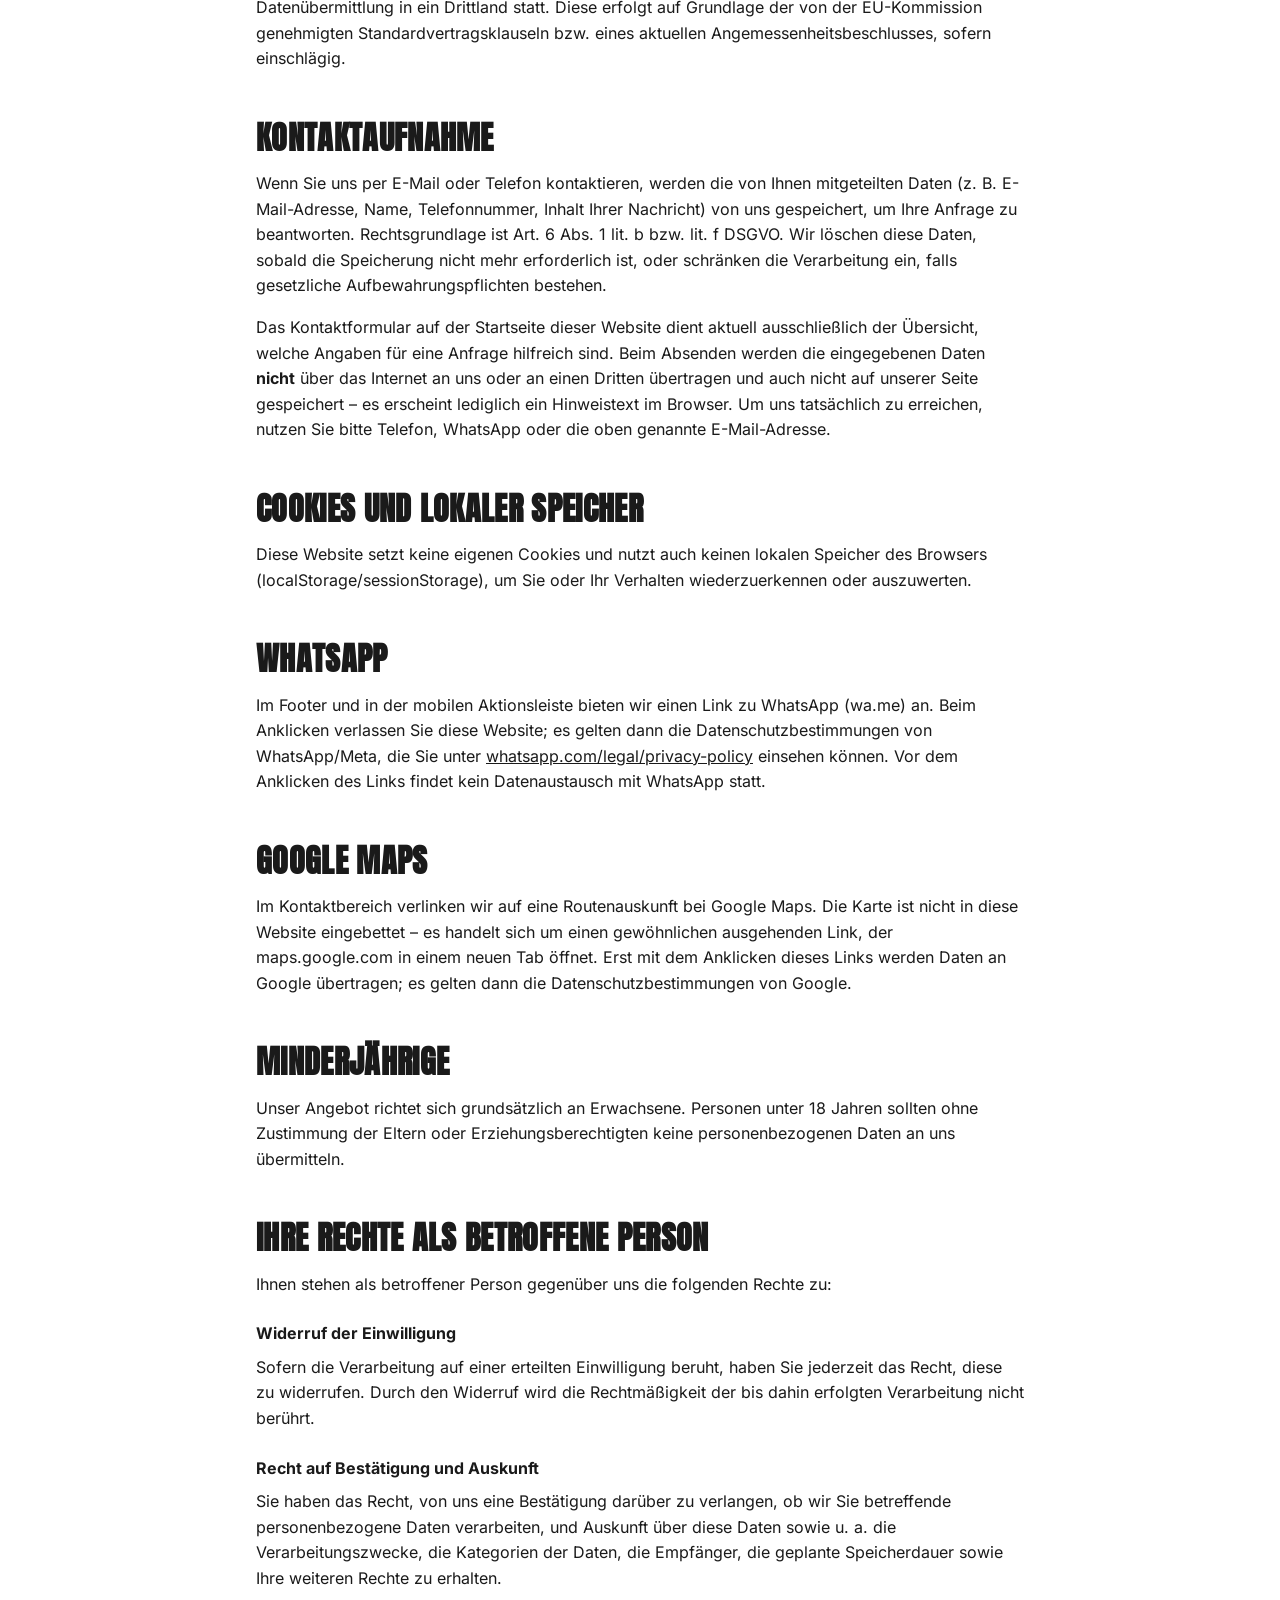
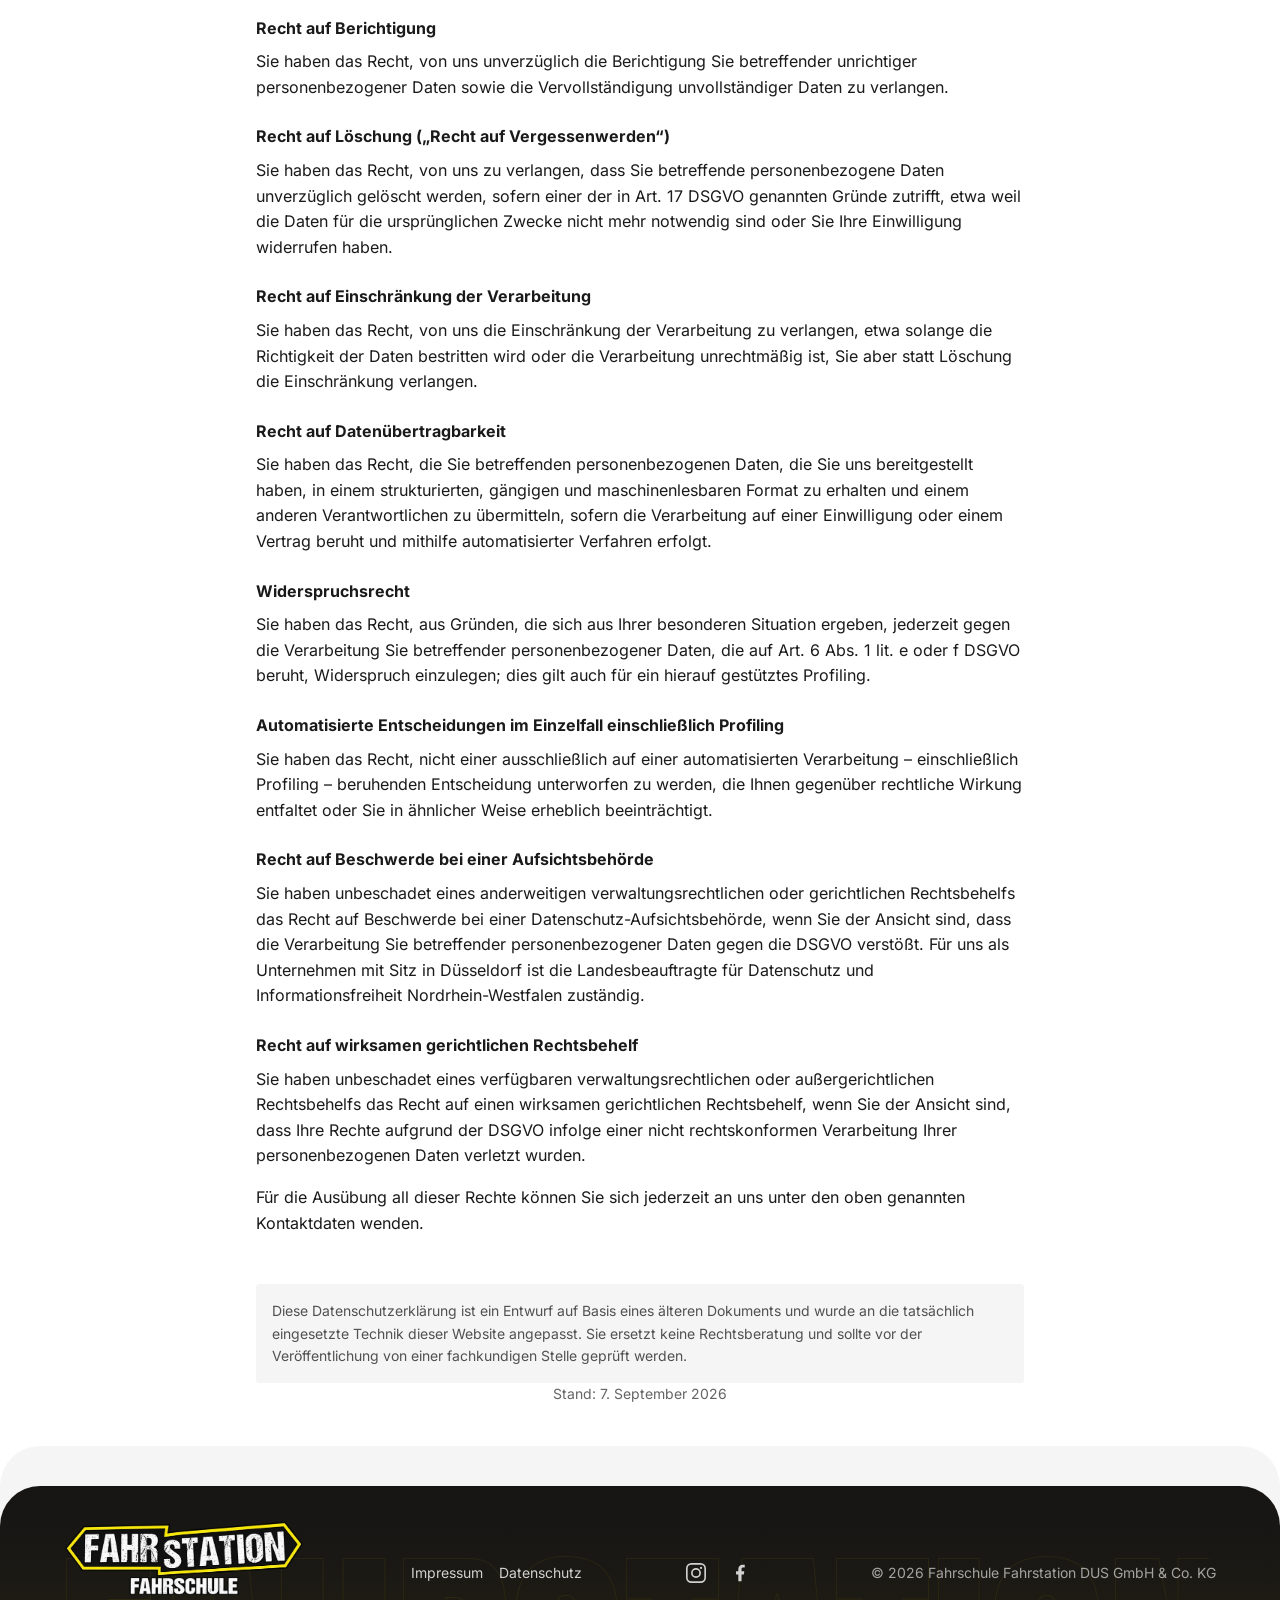
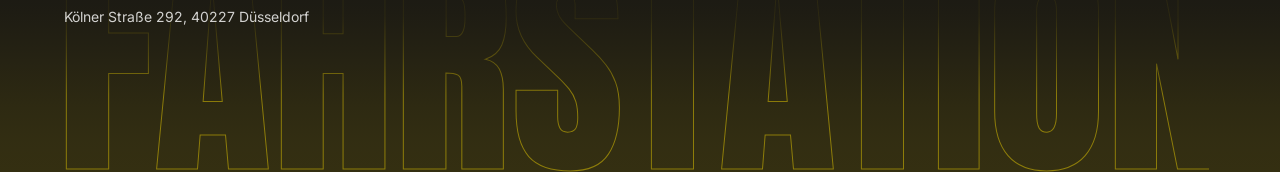
==== commit 812269e1: "Abschnitt Warum Fahrstation Co-Authored-By: Claude Opus 5.5 <noreply@anthropic.com> Claude-Session: " ====
--- a/datenschutz/index.html
+++ b/datenschutz/index.html
@@ -17,7 +17,7 @@
   <link rel="manifest" href="../manifest.json">
 
   <link rel="stylesheet" href="../design-tokens.css?v=1425defe">
-  <link rel="stylesheet" href="../styles.css?v=042ef628">
+  <link rel="stylesheet" href="../styles.css?v=4c4ed79c">
 
   <script type="application/ld+json">
   {
@@ -318,6 +318,6 @@
   </footer>
 
 
-  <script src="../script.js?v=638b7de8"></script>
+  <script src="../script.js?v=909f8a61"></script>
 </body>
 </html>
--- a/styles.css
+++ b/styles.css
@@ -340,7 +340,8 @@
 .page-header__title,
 .page-cta__heading,
 .contact-form__success-heading,
-.faq__heading {
+.faq__heading,
+.why__heading {
   transform: skewX(-8deg);
   transform-origin: left bottom;
 }
@@ -3616,7 +3617,8 @@
 .metal,
 .ghost-btn,
 .btn-primary,
-.mobile-cta-bar__item {
+.mobile-cta-bar__item,
+.why-card--plus {
   --m-dark: color-mix(in srgb, var(--accent) 45%, var(--primary));
   --m-mid: color-mix(in srgb, var(--accent-hover) 70%, var(--primary));
   --m-light: color-mix(in srgb, var(--accent) 55%, var(--text-light));
@@ -4618,7 +4620,8 @@
 }
 
 .page-header__facts li,
-.kb-info-card__q {
+.kb-info-card__q,
+.why-card__tag {
   padding: var(--space-1) var(--space-3);
   background-color: var(--accent);
   color: var(--primary);
@@ -4793,3 +4796,303 @@
     border-left: 1px solid var(--kb-line);
   }
 }
+
+
+/* ==========================================================================
+   „Warum Fahrstation?“ (#warum, Startseite, zwischen Bewertungen und Klassen)
+   --------------------------------------------------------------------------
+   Dunkle Sektion mit Gold-Schimmer, schließt nahtlos an #klassen an.
+   Schalter „Worauf achten?“ / „So machen wir’s“ (zwei Buttons mit
+   aria-pressed, gelbes Fasen-Schild gleitet zur aktiven Option) wechselt
+   den Zustand aller Karten über data-mode auf .why__cards. Beide Zustände
+   einer Karte liegen in derselben Grid-Zelle übereinander — die Karte ist
+   immer so hoch wie der höhere Inhalt, beim Umschalten springt nichts.
+   „Worauf achten?“ zeigt dieselbe dunkle Karte mit gedämpftem Rahmen,
+   großem gelben Fragezeichen und der Frage; „So machen wir’s“ hebt den
+   Rahmen an und zeigt Kennzahl, Titel und Häkchen-Liste.
+   Wiederverwendet: Fasen-Etikett (.page-header__facts li), Häkchen-Liste
+   (.faq-check), Gold-Metall-Rahmen (--m-frame der Metall-Buttons),
+   Metall-Schild-Buttons (.metal--cta), Eintritts-Keyframes (faq-rise),
+   Schimmer (.shine--gold).
+   ========================================================================== */
+#warum { --wedge-above: var(--background-light); }
+
+.why {
+  background-color: var(--primary);
+  color: var(--text-light);
+  padding-block: var(--space-20) var(--space-16);
+}
+
+.why__inner {
+  display: flex;
+  flex-direction: column;
+  align-items: center;
+  max-width: var(--max-width);
+  margin-inline: auto;
+  padding-inline: var(--space-4);
+}
+
+.why__heading {
+  margin: 0 0 var(--space-8);
+  font-family: var(--font-display);
+  font-size: var(--font-size-section-heading);
+  line-height: var(--line-height-tight);
+  letter-spacing: var(--letter-spacing-display);
+  text-transform: uppercase;
+  text-align: center;
+  color: var(--text-light);
+}
+
+.why__word { display: inline-block; }
+
+/* --- Schalter --- */
+.why__switch {
+  --sw-cut: 8px;
+  position: relative;
+  display: inline-flex;
+  margin: 0 0 var(--space-10);
+  padding: 4px;
+  background-color: color-mix(in srgb, var(--text-light) 10%, var(--primary));
+  clip-path: polygon(var(--sw-cut) 0, calc(100% - var(--sw-cut)) 0, 100% var(--sw-cut), 100% calc(100% - var(--sw-cut)), calc(100% - var(--sw-cut)) 100%, var(--sw-cut) 100%, 0 calc(100% - var(--sw-cut)), 0 var(--sw-cut));
+}
+
+html:not(.js) .why__switch { display: none; }
+
+.why__switch-thumb {
+  position: absolute;
+  top: 4px;
+  bottom: 4px;
+  left: 0;
+  width: 0;
+  background-color: var(--accent);
+  clip-path: polygon(6px 0, calc(100% - 6px) 0, 100% 6px, 100% calc(100% - 6px), calc(100% - 6px) 100%, 6px 100%, 0 calc(100% - 6px), 0 6px);
+  transition: transform 350ms cubic-bezier(0.2, 0.7, 0.2, 1), width 350ms cubic-bezier(0.2, 0.7, 0.2, 1);
+}
+
+.why__switch-btn {
+  position: relative;
+  min-height: 44px;
+  padding: var(--space-2) var(--space-4);
+  border: 0;
+  background: none;
+  color: color-mix(in srgb, var(--text-light) 80%, transparent);
+  font-family: var(--font-display);
+  font-size: var(--font-size-body);
+  letter-spacing: var(--letter-spacing-badge);
+  text-transform: uppercase;
+  cursor: pointer;
+  transition: color 250ms ease;
+  -webkit-tap-highlight-color: transparent;
+}
+
+.why__switch-btn[aria-pressed="true"] { color: var(--primary); }
+
+.why__switch-btn:focus-visible {
+  outline: 2px solid var(--accent);
+  outline-offset: -2px;
+}
+
+.why__switch-btn[aria-pressed="true"]:focus-visible { outline-color: var(--primary); }
+
+/* --- Karten --- */
+.why__cards {
+  display: flex;
+  flex-direction: column;
+  gap: var(--space-6);
+  width: 100%;
+  max-width: 420px;
+}
+
+.why-card {
+  --wc-bw: 2px;
+  --wc-cut: var(--badge-notch);
+  --wc-cut-in: calc(var(--wc-cut) - 0.586 * var(--wc-bw));
+  --wc-frame: color-mix(in srgb, var(--accent) 45%, var(--primary));
+  --wc-face: color-mix(in srgb, var(--text-light) 7%, var(--primary));
+  position: relative;
+  isolation: isolate;
+  display: grid;
+  padding: var(--space-8) var(--space-6);
+}
+
+.why-card::before,
+.why-card::after {
+  content: "";
+  position: absolute;
+  z-index: -1;
+  transition: background 400ms ease;
+}
+
+.why-card::before {
+  inset: 0;
+  background: var(--wc-frame);
+  clip-path: polygon(var(--wc-cut) 0, calc(100% - var(--wc-cut)) 0, 100% var(--wc-cut), 100% calc(100% - var(--wc-cut)), calc(100% - var(--wc-cut)) 100%, var(--wc-cut) 100%, 0 calc(100% - var(--wc-cut)), 0 var(--wc-cut));
+}
+
+.why-card::after {
+  inset: var(--wc-bw);
+  background: var(--wc-face);
+  clip-path: polygon(var(--wc-cut-in) 0, calc(100% - var(--wc-cut-in)) 0, 100% var(--wc-cut-in), 100% calc(100% - var(--wc-cut-in)), calc(100% - var(--wc-cut-in)) 100%, var(--wc-cut-in) 100%, 0 calc(100% - var(--wc-cut-in)), 0 var(--wc-cut-in));
+}
+
+/* hervorgehobene Karte: Gold-Metall-Rahmen, etwas dickerer Rand */
+.why-card--plus {
+  --wc-bw: 3px;
+  --wc-frame: var(--m-frame);
+  order: -1;
+}
+
+/* beide Zustände in derselben Zelle → feste Höhe */
+.why-card__face {
+  grid-area: 1 / 1;
+  display: flex;
+  flex-direction: column;
+  transition: opacity 350ms ease, visibility 350ms;
+}
+
+.why-card__face--ask {
+  justify-content: center;
+}
+
+.why-card__mark {
+  margin-bottom: var(--space-3);
+  font-family: var(--font-display);
+  font-size: var(--font-size-stat);
+  line-height: 1;
+  color: var(--accent);
+}
+
+.why-card__q {
+  margin: 0;
+  font-family: var(--font-body);
+  font-weight: 700;
+  font-size: var(--font-size-h3);
+  line-height: 1.4;
+  color: var(--text-light);
+}
+
+.why-card__stat {
+  margin: 0;
+  font-family: var(--font-display);
+  font-size: var(--font-size-stat);
+  line-height: 1;
+  letter-spacing: var(--letter-spacing-display);
+  text-transform: uppercase;
+  color: var(--accent);
+}
+
+.why-card__title {
+  margin: var(--space-3) 0 var(--space-4);
+  font-family: var(--font-display);
+  font-size: var(--font-size-h2);
+  line-height: var(--line-height-tight);
+  letter-spacing: var(--letter-spacing-display);
+  text-transform: uppercase;
+  color: var(--text-light);
+}
+
+.why-card .why-card__list {
+  grid-template-columns: 1fr;
+  color: var(--text-light);
+}
+
+.why-card__tag {
+  position: absolute;
+  top: 0;
+  left: 50%;
+  translate: -50% -50%;
+  z-index: 1;
+}
+
+/* Zustand „So machen wir's“ (Standard) */
+.why__cards[data-mode="do"] .why-card__face--ask,
+.why__cards[data-mode="ask"] .why-card__face--do {
+  opacity: 0;
+  visibility: hidden;
+}
+
+/* Zustand „Worauf achten?“: gleiche dunkle Karte, Rahmen gedämpft
+   (die hervorgehobene Karte behält ihren Gold-Metall-Rahmen) */
+.why__cards[data-mode="ask"] .why-card:not(.why-card--plus) {
+  --wc-frame: color-mix(in srgb, var(--accent) 22%, var(--primary));
+}
+
+/* --- Aufruf darunter --- */
+.why__cta {
+  display: flex;
+  flex-direction: column;
+  align-items: center;
+  gap: var(--space-4);
+  margin-top: var(--space-12);
+}
+
+.why__cta-text {
+  margin: 0;
+  font-family: var(--font-display);
+  font-size: var(--font-size-h3);
+  letter-spacing: var(--letter-spacing-display);
+  text-transform: uppercase;
+  color: var(--text-light);
+}
+
+.why__cta-actions {
+  display: flex;
+  flex-wrap: wrap;
+  justify-content: center;
+  gap: var(--space-4);
+}
+
+/* --- Eintritt: Wörter fallen von oben, Karten gleiten nacheinander herein --- */
+@keyframes why-word-in {
+  from { opacity: 0; translate: 0 -0.6em; }
+}
+
+.why--pending .why__word,
+.why--pending .why-card { opacity: 0; }
+
+.why.is-inview .why__word { animation: why-word-in 520ms cubic-bezier(0.2, 0.7, 0.2, 1) backwards; }
+.why.is-inview .why__word:nth-child(2) { animation-delay: 140ms; }
+.why.is-inview .why-card { animation: faq-rise 600ms cubic-bezier(0.2, 0.7, 0.2, 1) backwards; }
+.why.is-inview .why-card:nth-child(1) { animation-delay: 250ms; }
+.why.is-inview .why-card:nth-child(2) { animation-delay: 380ms; }
+.why.is-inview .why-card:nth-child(3) { animation-delay: 510ms; }
+
+@media (min-width: 900px) {
+  .why { padding-block: var(--space-30) var(--space-20); }
+
+  /* Karte 1 und 3 teilen die mittlere Zeile (gleich hoch), die
+     hervorgehobene Karte spannt über alle drei Zeilen und steht damit
+     größer und vertikal mittig dazu */
+  .why__cards {
+    display: grid;
+    grid-template-columns: repeat(3, 1fr);
+    grid-template-rows: 1fr auto 1fr;
+    column-gap: var(--space-8);
+    row-gap: 0;
+    max-width: 1080px;
+  }
+
+  .why-card { grid-row: 2; }
+  .why-card:nth-child(1) { grid-column: 1; }
+  .why-card:nth-child(3) { grid-column: 3; }
+
+  .why-card--plus {
+    grid-row: 1 / -1;
+    grid-column: 2;
+    order: 0;
+    z-index: 1;
+    scale: 1.06;
+    padding-block: var(--space-10);
+  }
+}
+
+@media (prefers-reduced-motion: reduce) {
+  .why__switch-thumb,
+  .why__switch-btn,
+  .why-card::before,
+  .why-card::after,
+  .why-card__face { transition: none; }
+
+  .why.is-inview .why__word,
+  .why.is-inview .why-card { animation: none; }
+}
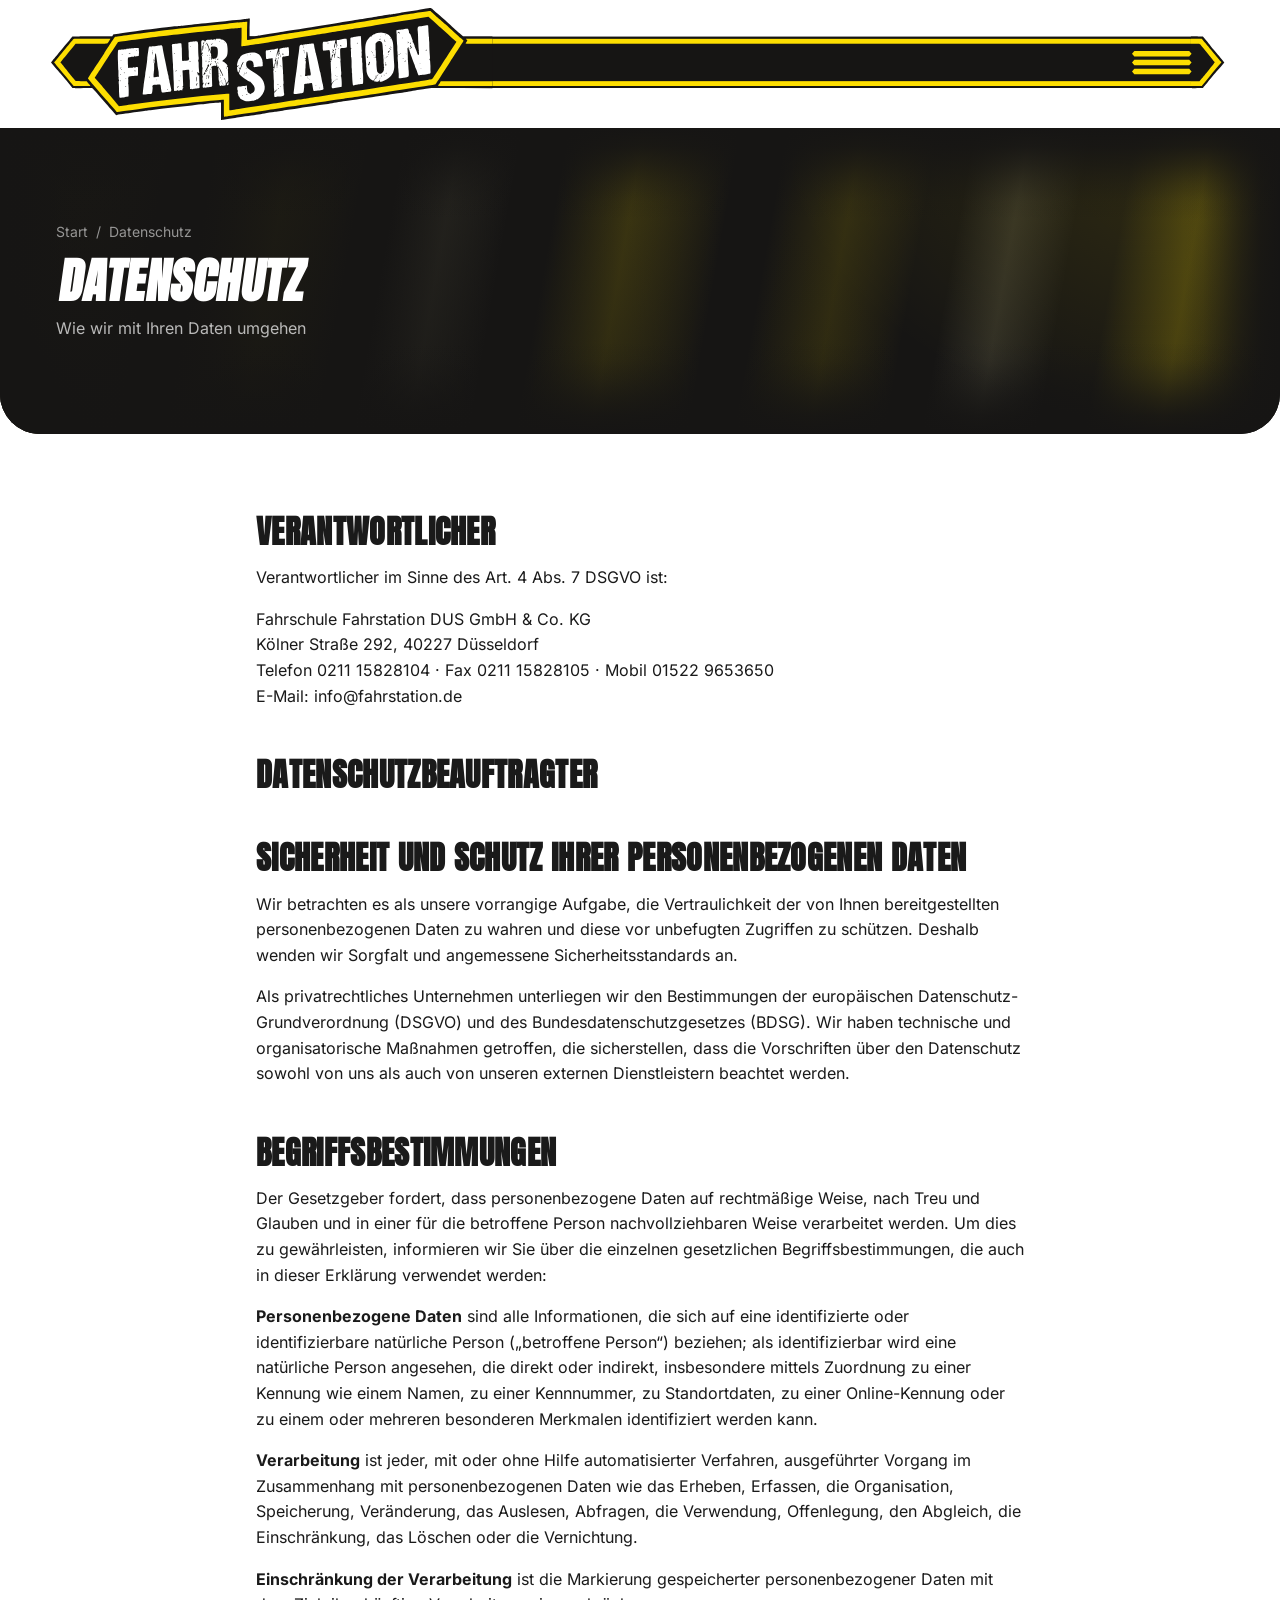
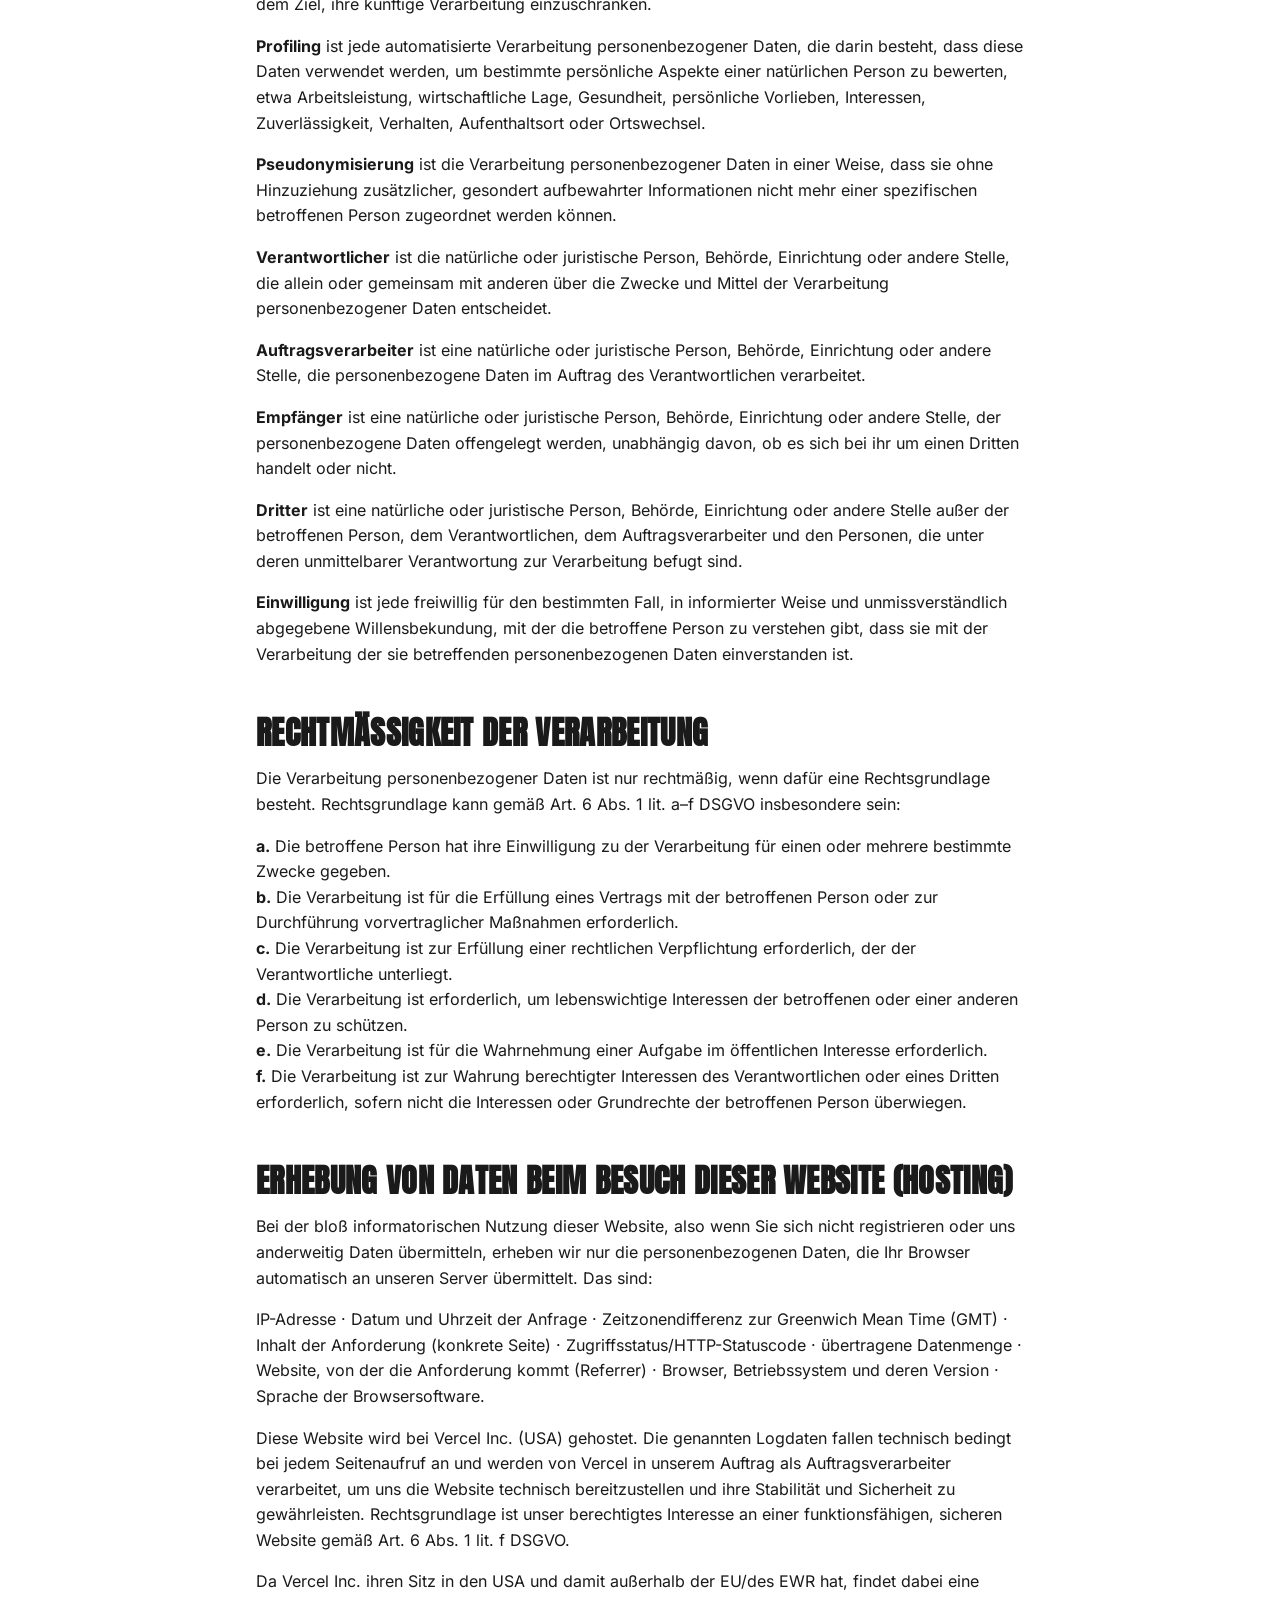
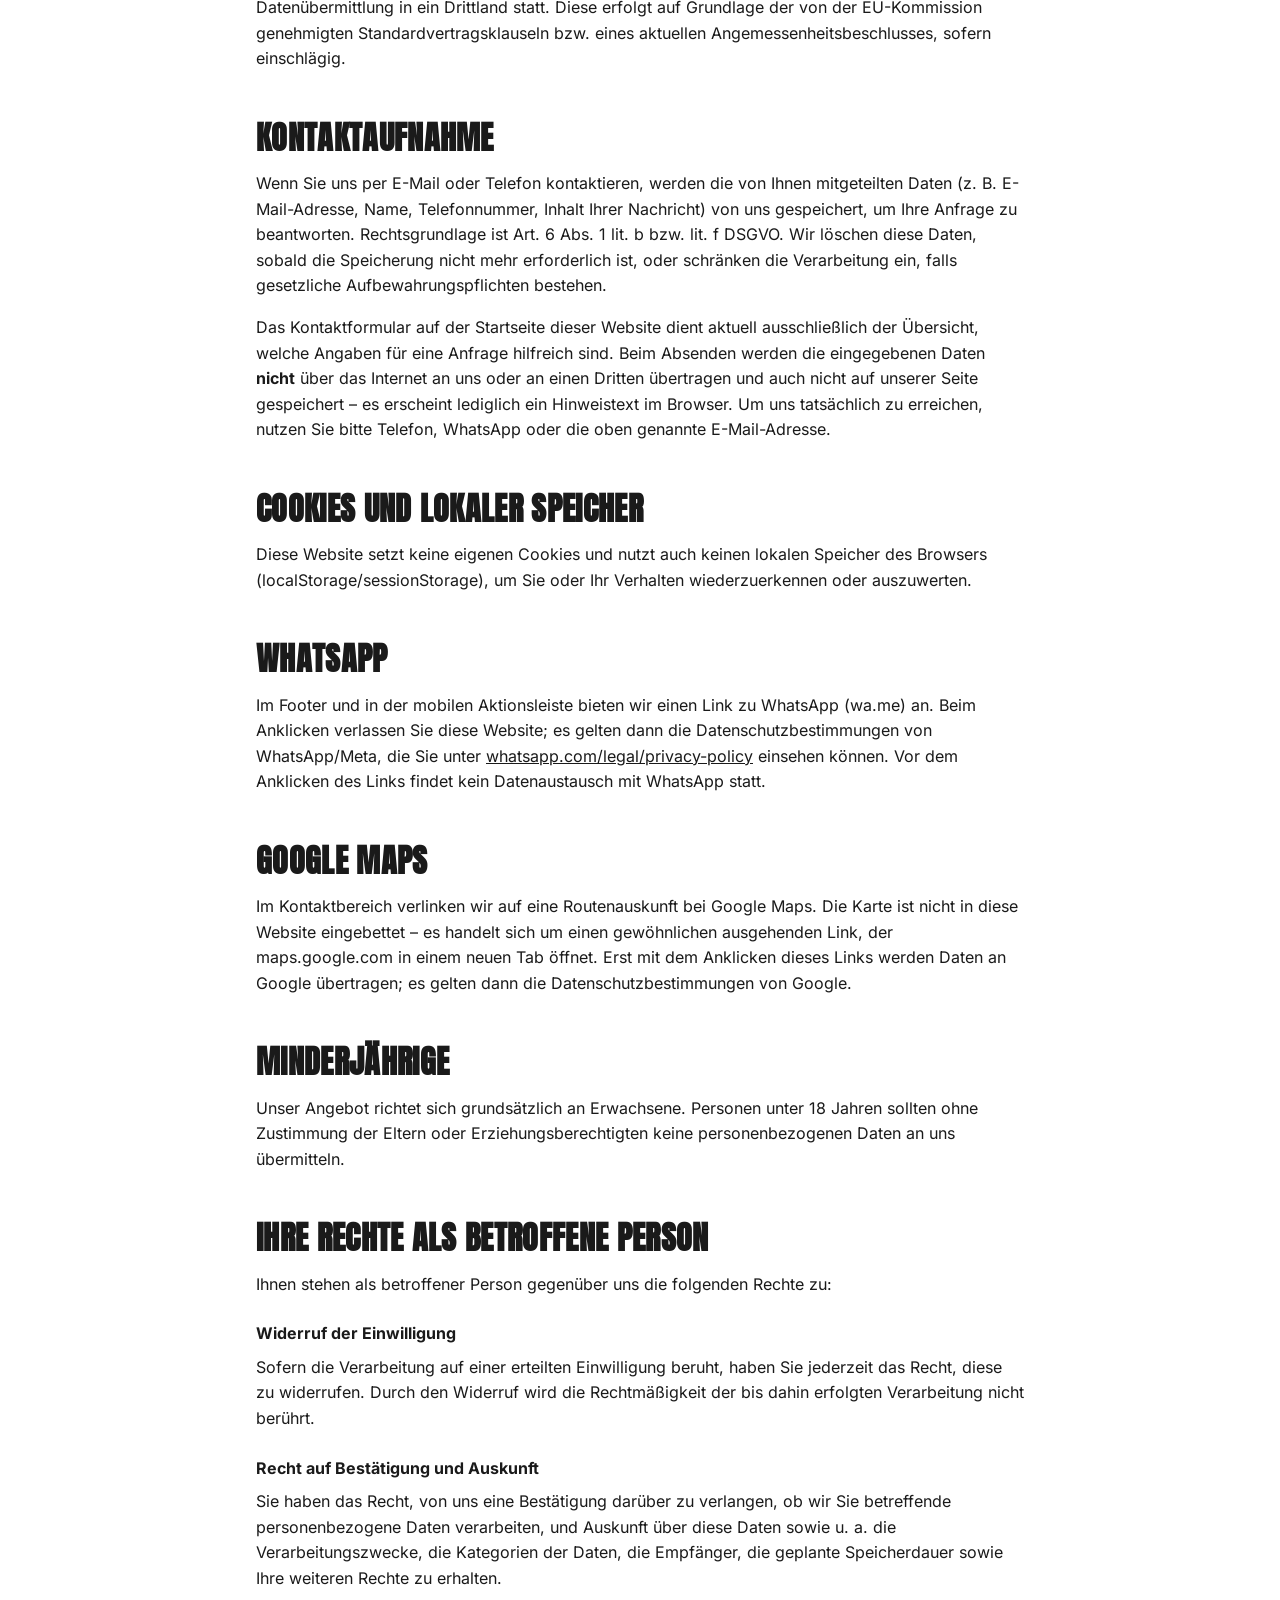
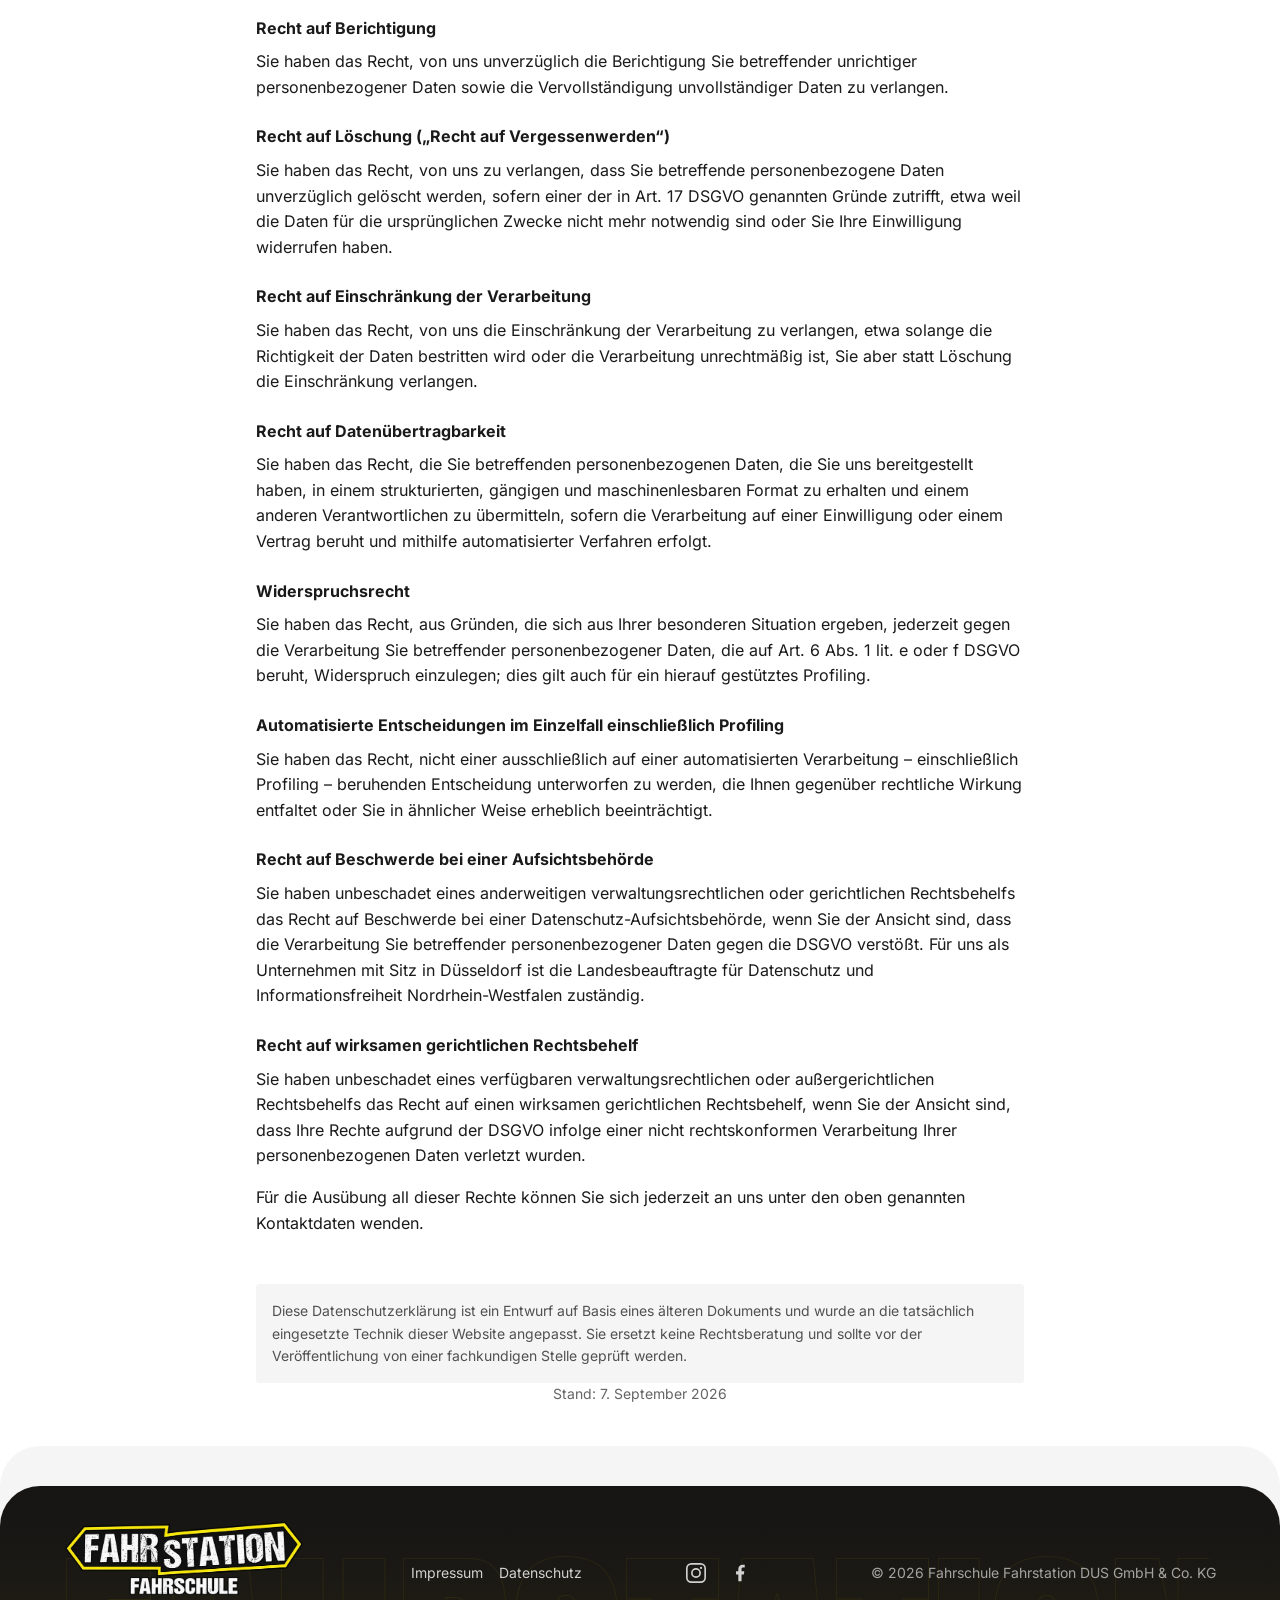
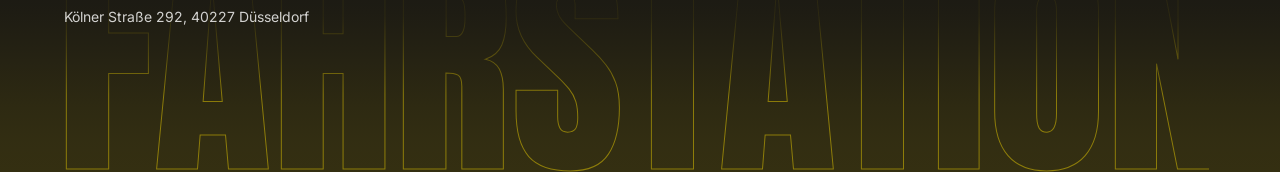
==== commit 43d8db9a: "Abschnitt Warum Fahrstation entfernt Co-Authored-By: Claude Opus 5.5 <noreply@anthropic.com> Claude-" ====
--- a/datenschutz/index.html
+++ b/datenschutz/index.html
@@ -17,7 +17,7 @@
   <link rel="manifest" href="../manifest.json">
 
   <link rel="stylesheet" href="../design-tokens.css?v=1425defe">
-  <link rel="stylesheet" href="../styles.css?v=4c4ed79c">
+  <link rel="stylesheet" href="../styles.css?v=042ef628">
 
   <script type="application/ld+json">
   {
@@ -318,6 +318,6 @@
   </footer>
 
 
-  <script src="../script.js?v=909f8a61"></script>
+  <script src="../script.js?v=638b7de8"></script>
 </body>
 </html>
--- a/styles.css
+++ b/styles.css
@@ -340,8 +340,7 @@
 .page-header__title,
 .page-cta__heading,
 .contact-form__success-heading,
-.faq__heading,
-.why__heading {
+.faq__heading {
   transform: skewX(-8deg);
   transform-origin: left bottom;
 }
@@ -3617,8 +3616,7 @@
 .metal,
 .ghost-btn,
 .btn-primary,
-.mobile-cta-bar__item,
-.why-card--plus {
+.mobile-cta-bar__item {
   --m-dark: color-mix(in srgb, var(--accent) 45%, var(--primary));
   --m-mid: color-mix(in srgb, var(--accent-hover) 70%, var(--primary));
   --m-light: color-mix(in srgb, var(--accent) 55%, var(--text-light));
@@ -4620,8 +4618,7 @@
 }
 
 .page-header__facts li,
-.kb-info-card__q,
-.why-card__tag {
+.kb-info-card__q {
   padding: var(--space-1) var(--space-3);
   background-color: var(--accent);
   color: var(--primary);
@@ -4796,303 +4793,3 @@
     border-left: 1px solid var(--kb-line);
   }
 }
-
-
-/* ==========================================================================
-   „Warum Fahrstation?“ (#warum, Startseite, zwischen Bewertungen und Klassen)
-   --------------------------------------------------------------------------
-   Dunkle Sektion mit Gold-Schimmer, schließt nahtlos an #klassen an.
-   Schalter „Worauf achten?“ / „So machen wir’s“ (zwei Buttons mit
-   aria-pressed, gelbes Fasen-Schild gleitet zur aktiven Option) wechselt
-   den Zustand aller Karten über data-mode auf .why__cards. Beide Zustände
-   einer Karte liegen in derselben Grid-Zelle übereinander — die Karte ist
-   immer so hoch wie der höhere Inhalt, beim Umschalten springt nichts.
-   „Worauf achten?“ zeigt dieselbe dunkle Karte mit gedämpftem Rahmen,
-   großem gelben Fragezeichen und der Frage; „So machen wir’s“ hebt den
-   Rahmen an und zeigt Kennzahl, Titel und Häkchen-Liste.
-   Wiederverwendet: Fasen-Etikett (.page-header__facts li), Häkchen-Liste
-   (.faq-check), Gold-Metall-Rahmen (--m-frame der Metall-Buttons),
-   Metall-Schild-Buttons (.metal--cta), Eintritts-Keyframes (faq-rise),
-   Schimmer (.shine--gold).
-   ========================================================================== */
-#warum { --wedge-above: var(--background-light); }
-
-.why {
-  background-color: var(--primary);
-  color: var(--text-light);
-  padding-block: var(--space-20) var(--space-16);
-}
-
-.why__inner {
-  display: flex;
-  flex-direction: column;
-  align-items: center;
-  max-width: var(--max-width);
-  margin-inline: auto;
-  padding-inline: var(--space-4);
-}
-
-.why__heading {
-  margin: 0 0 var(--space-8);
-  font-family: var(--font-display);
-  font-size: var(--font-size-section-heading);
-  line-height: var(--line-height-tight);
-  letter-spacing: var(--letter-spacing-display);
-  text-transform: uppercase;
-  text-align: center;
-  color: var(--text-light);
-}
-
-.why__word { display: inline-block; }
-
-/* --- Schalter --- */
-.why__switch {
-  --sw-cut: 8px;
-  position: relative;
-  display: inline-flex;
-  margin: 0 0 var(--space-10);
-  padding: 4px;
-  background-color: color-mix(in srgb, var(--text-light) 10%, var(--primary));
-  clip-path: polygon(var(--sw-cut) 0, calc(100% - var(--sw-cut)) 0, 100% var(--sw-cut), 100% calc(100% - var(--sw-cut)), calc(100% - var(--sw-cut)) 100%, var(--sw-cut) 100%, 0 calc(100% - var(--sw-cut)), 0 var(--sw-cut));
-}
-
-html:not(.js) .why__switch { display: none; }
-
-.why__switch-thumb {
-  position: absolute;
-  top: 4px;
-  bottom: 4px;
-  left: 0;
-  width: 0;
-  background-color: var(--accent);
-  clip-path: polygon(6px 0, calc(100% - 6px) 0, 100% 6px, 100% calc(100% - 6px), calc(100% - 6px) 100%, 6px 100%, 0 calc(100% - 6px), 0 6px);
-  transition: transform 350ms cubic-bezier(0.2, 0.7, 0.2, 1), width 350ms cubic-bezier(0.2, 0.7, 0.2, 1);
-}
-
-.why__switch-btn {
-  position: relative;
-  min-height: 44px;
-  padding: var(--space-2) var(--space-4);
-  border: 0;
-  background: none;
-  color: color-mix(in srgb, var(--text-light) 80%, transparent);
-  font-family: var(--font-display);
-  font-size: var(--font-size-body);
-  letter-spacing: var(--letter-spacing-badge);
-  text-transform: uppercase;
-  cursor: pointer;
-  transition: color 250ms ease;
-  -webkit-tap-highlight-color: transparent;
-}
-
-.why__switch-btn[aria-pressed="true"] { color: var(--primary); }
-
-.why__switch-btn:focus-visible {
-  outline: 2px solid var(--accent);
-  outline-offset: -2px;
-}
-
-.why__switch-btn[aria-pressed="true"]:focus-visible { outline-color: var(--primary); }
-
-/* --- Karten --- */
-.why__cards {
-  display: flex;
-  flex-direction: column;
-  gap: var(--space-6);
-  width: 100%;
-  max-width: 420px;
-}
-
-.why-card {
-  --wc-bw: 2px;
-  --wc-cut: var(--badge-notch);
-  --wc-cut-in: calc(var(--wc-cut) - 0.586 * var(--wc-bw));
-  --wc-frame: color-mix(in srgb, var(--accent) 45%, var(--primary));
-  --wc-face: color-mix(in srgb, var(--text-light) 7%, var(--primary));
-  position: relative;
-  isolation: isolate;
-  display: grid;
-  padding: var(--space-8) var(--space-6);
-}
-
-.why-card::before,
-.why-card::after {
-  content: "";
-  position: absolute;
-  z-index: -1;
-  transition: background 400ms ease;
-}
-
-.why-card::before {
-  inset: 0;
-  background: var(--wc-frame);
-  clip-path: polygon(var(--wc-cut) 0, calc(100% - var(--wc-cut)) 0, 100% var(--wc-cut), 100% calc(100% - var(--wc-cut)), calc(100% - var(--wc-cut)) 100%, var(--wc-cut) 100%, 0 calc(100% - var(--wc-cut)), 0 var(--wc-cut));
-}
-
-.why-card::after {
-  inset: var(--wc-bw);
-  background: var(--wc-face);
-  clip-path: polygon(var(--wc-cut-in) 0, calc(100% - var(--wc-cut-in)) 0, 100% var(--wc-cut-in), 100% calc(100% - var(--wc-cut-in)), calc(100% - var(--wc-cut-in)) 100%, var(--wc-cut-in) 100%, 0 calc(100% - var(--wc-cut-in)), 0 var(--wc-cut-in));
-}
-
-/* hervorgehobene Karte: Gold-Metall-Rahmen, etwas dickerer Rand */
-.why-card--plus {
-  --wc-bw: 3px;
-  --wc-frame: var(--m-frame);
-  order: -1;
-}
-
-/* beide Zustände in derselben Zelle → feste Höhe */
-.why-card__face {
-  grid-area: 1 / 1;
-  display: flex;
-  flex-direction: column;
-  transition: opacity 350ms ease, visibility 350ms;
-}
-
-.why-card__face--ask {
-  justify-content: center;
-}
-
-.why-card__mark {
-  margin-bottom: var(--space-3);
-  font-family: var(--font-display);
-  font-size: var(--font-size-stat);
-  line-height: 1;
-  color: var(--accent);
-}
-
-.why-card__q {
-  margin: 0;
-  font-family: var(--font-body);
-  font-weight: 700;
-  font-size: var(--font-size-h3);
-  line-height: 1.4;
-  color: var(--text-light);
-}
-
-.why-card__stat {
-  margin: 0;
-  font-family: var(--font-display);
-  font-size: var(--font-size-stat);
-  line-height: 1;
-  letter-spacing: var(--letter-spacing-display);
-  text-transform: uppercase;
-  color: var(--accent);
-}
-
-.why-card__title {
-  margin: var(--space-3) 0 var(--space-4);
-  font-family: var(--font-display);
-  font-size: var(--font-size-h2);
-  line-height: var(--line-height-tight);
-  letter-spacing: var(--letter-spacing-display);
-  text-transform: uppercase;
-  color: var(--text-light);
-}
-
-.why-card .why-card__list {
-  grid-template-columns: 1fr;
-  color: var(--text-light);
-}
-
-.why-card__tag {
-  position: absolute;
-  top: 0;
-  left: 50%;
-  translate: -50% -50%;
-  z-index: 1;
-}
-
-/* Zustand „So machen wir's“ (Standard) */
-.why__cards[data-mode="do"] .why-card__face--ask,
-.why__cards[data-mode="ask"] .why-card__face--do {
-  opacity: 0;
-  visibility: hidden;
-}
-
-/* Zustand „Worauf achten?“: gleiche dunkle Karte, Rahmen gedämpft
-   (die hervorgehobene Karte behält ihren Gold-Metall-Rahmen) */
-.why__cards[data-mode="ask"] .why-card:not(.why-card--plus) {
-  --wc-frame: color-mix(in srgb, var(--accent) 22%, var(--primary));
-}
-
-/* --- Aufruf darunter --- */
-.why__cta {
-  display: flex;
-  flex-direction: column;
-  align-items: center;
-  gap: var(--space-4);
-  margin-top: var(--space-12);
-}
-
-.why__cta-text {
-  margin: 0;
-  font-family: var(--font-display);
-  font-size: var(--font-size-h3);
-  letter-spacing: var(--letter-spacing-display);
-  text-transform: uppercase;
-  color: var(--text-light);
-}
-
-.why__cta-actions {
-  display: flex;
-  flex-wrap: wrap;
-  justify-content: center;
-  gap: var(--space-4);
-}
-
-/* --- Eintritt: Wörter fallen von oben, Karten gleiten nacheinander herein --- */
-@keyframes why-word-in {
-  from { opacity: 0; translate: 0 -0.6em; }
-}
-
-.why--pending .why__word,
-.why--pending .why-card { opacity: 0; }
-
-.why.is-inview .why__word { animation: why-word-in 520ms cubic-bezier(0.2, 0.7, 0.2, 1) backwards; }
-.why.is-inview .why__word:nth-child(2) { animation-delay: 140ms; }
-.why.is-inview .why-card { animation: faq-rise 600ms cubic-bezier(0.2, 0.7, 0.2, 1) backwards; }
-.why.is-inview .why-card:nth-child(1) { animation-delay: 250ms; }
-.why.is-inview .why-card:nth-child(2) { animation-delay: 380ms; }
-.why.is-inview .why-card:nth-child(3) { animation-delay: 510ms; }
-
-@media (min-width: 900px) {
-  .why { padding-block: var(--space-30) var(--space-20); }
-
-  /* Karte 1 und 3 teilen die mittlere Zeile (gleich hoch), die
-     hervorgehobene Karte spannt über alle drei Zeilen und steht damit
-     größer und vertikal mittig dazu */
-  .why__cards {
-    display: grid;
-    grid-template-columns: repeat(3, 1fr);
-    grid-template-rows: 1fr auto 1fr;
-    column-gap: var(--space-8);
-    row-gap: 0;
-    max-width: 1080px;
-  }
-
-  .why-card { grid-row: 2; }
-  .why-card:nth-child(1) { grid-column: 1; }
-  .why-card:nth-child(3) { grid-column: 3; }
-
-  .why-card--plus {
-    grid-row: 1 / -1;
-    grid-column: 2;
-    order: 0;
-    z-index: 1;
-    scale: 1.06;
-    padding-block: var(--space-10);
-  }
-}
-
-@media (prefers-reduced-motion: reduce) {
-  .why__switch-thumb,
-  .why__switch-btn,
-  .why-card::before,
-  .why-card::after,
-  .why-card__face { transition: none; }
-
-  .why.is-inview .why__word,
-  .why.is-inview .why-card { animation: none; }
-}
